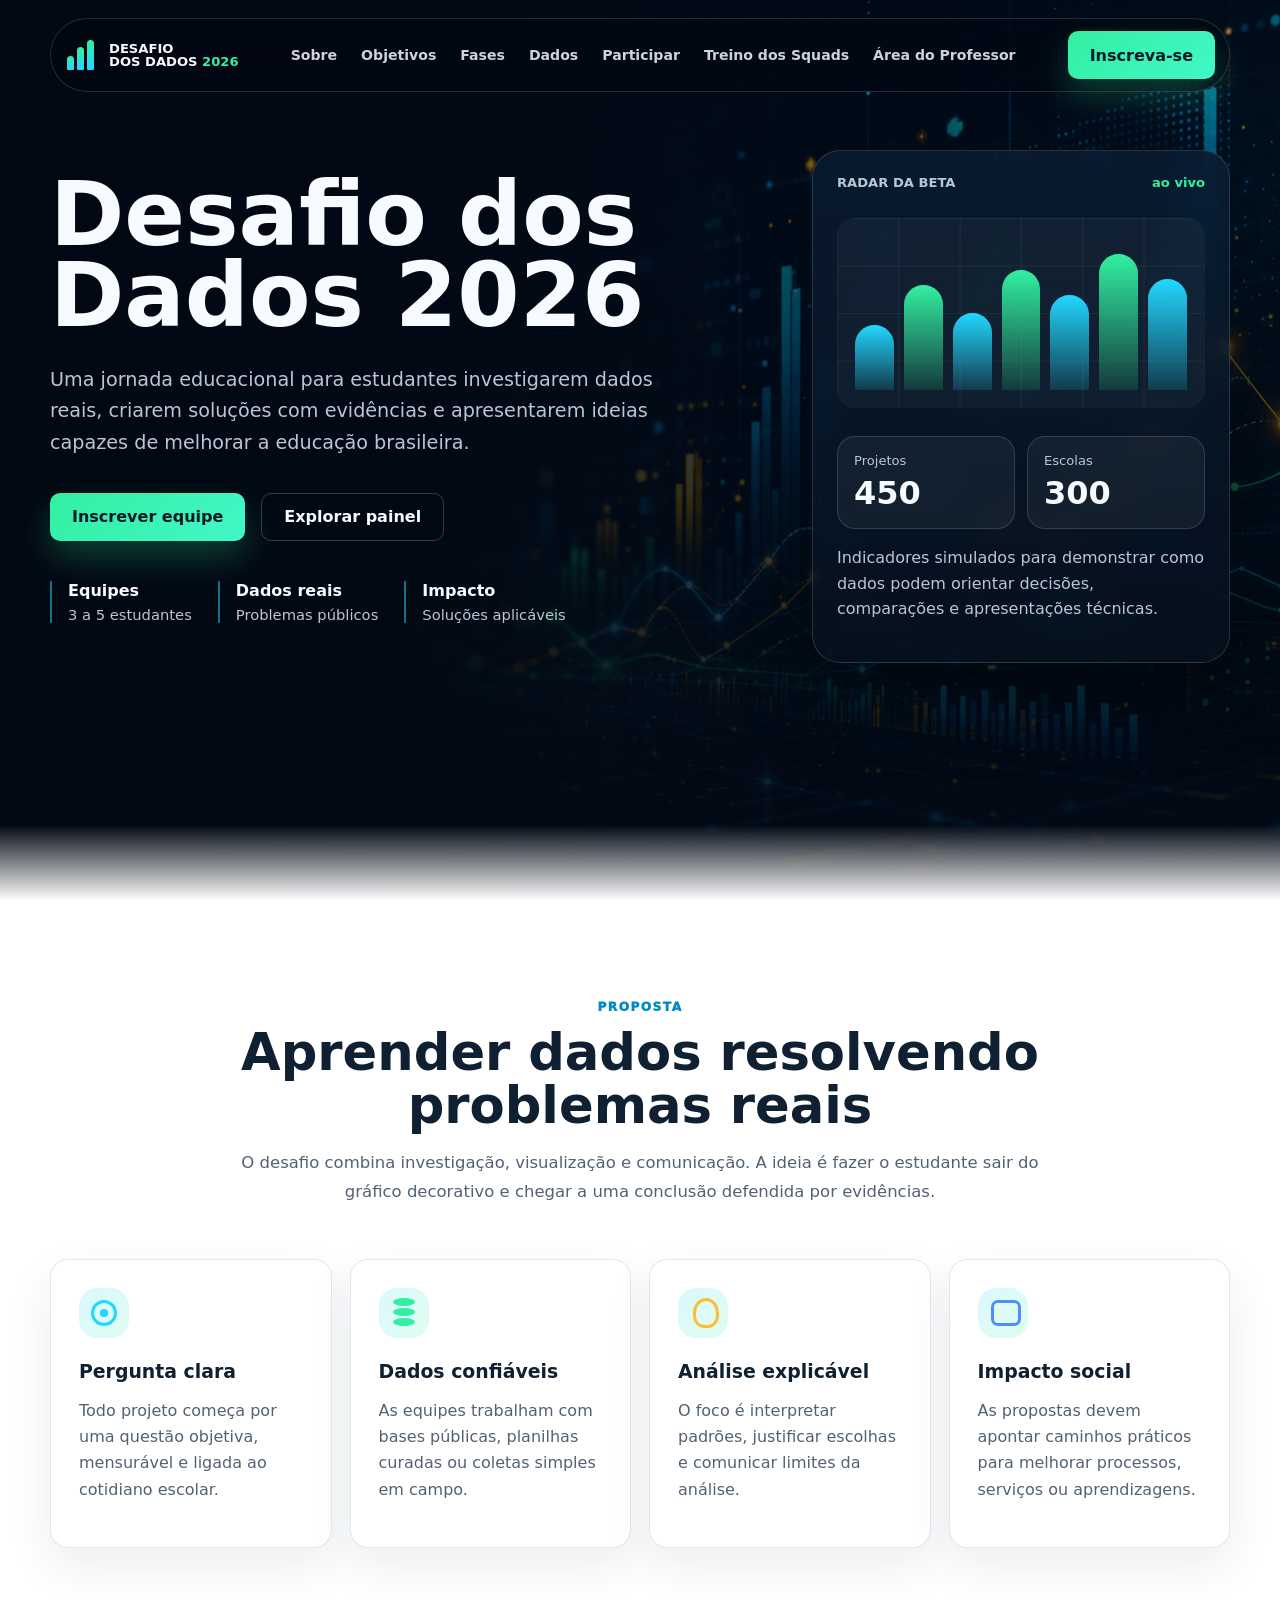
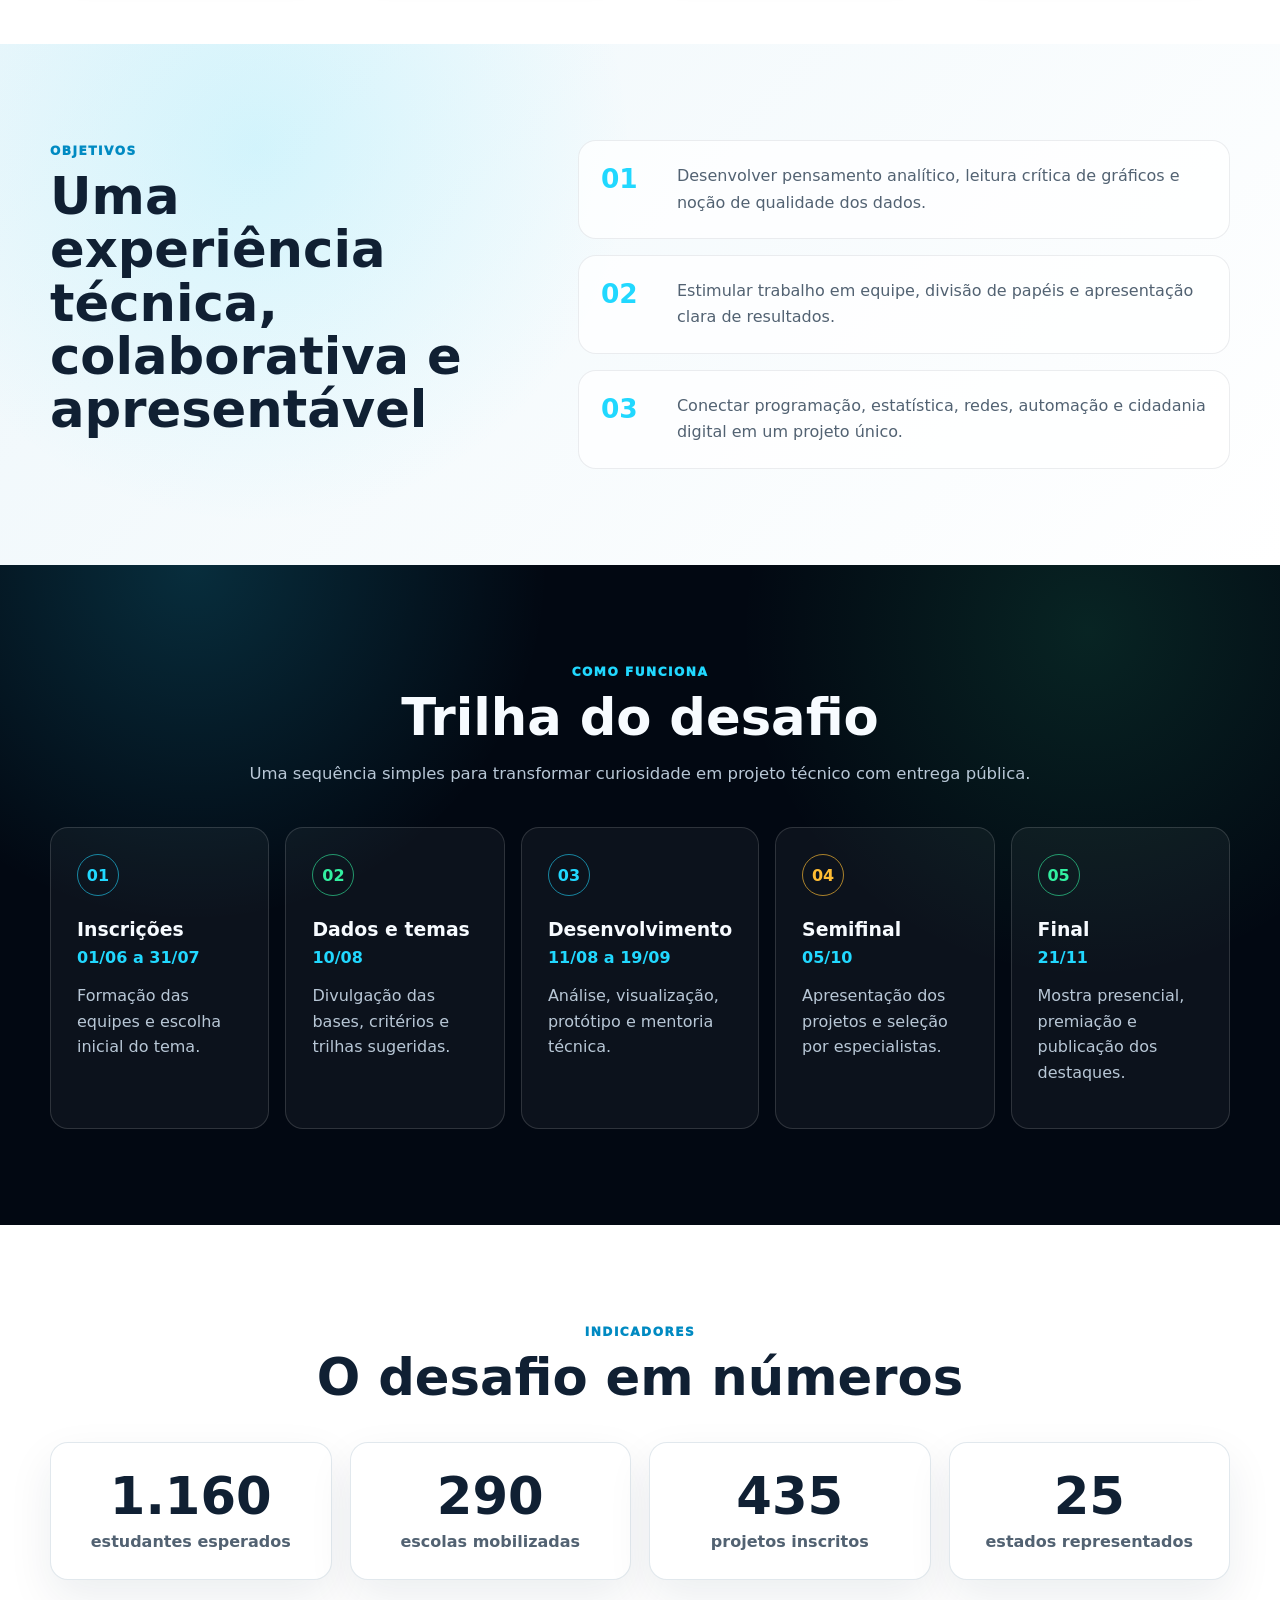
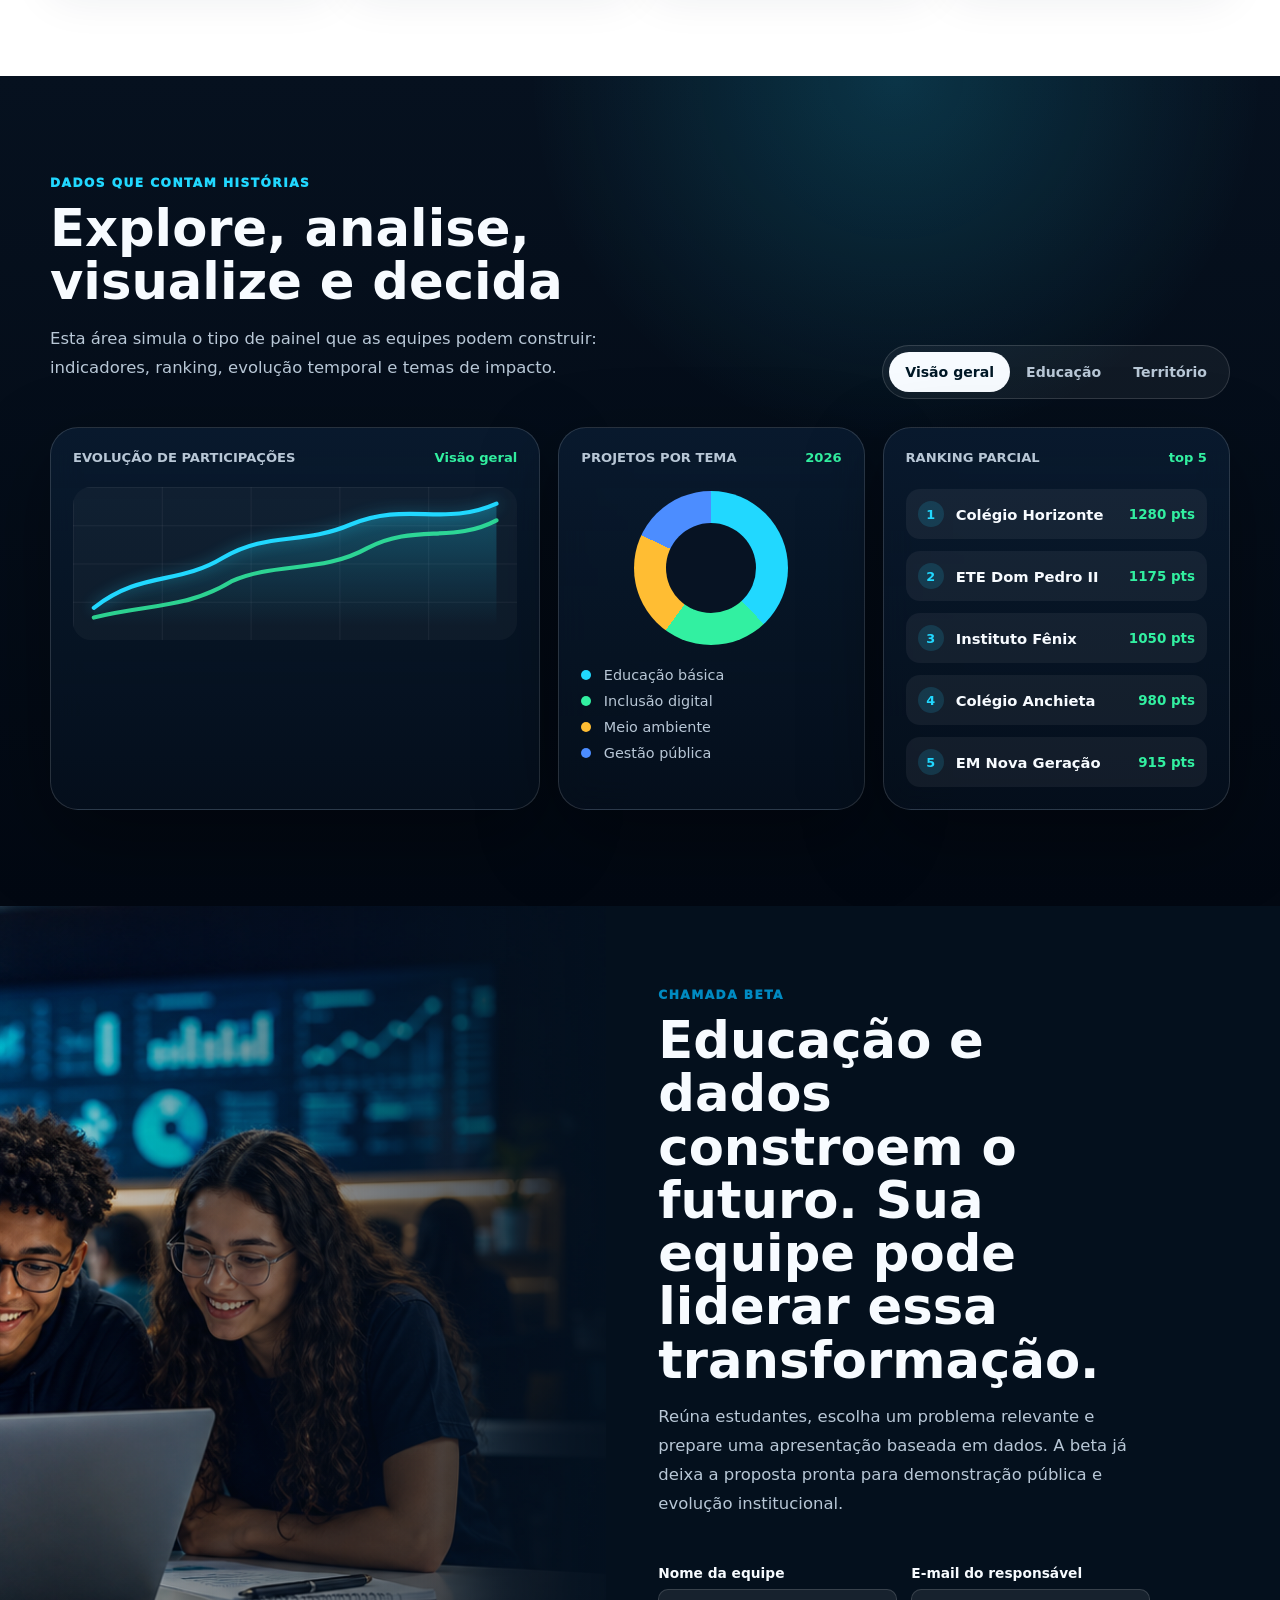
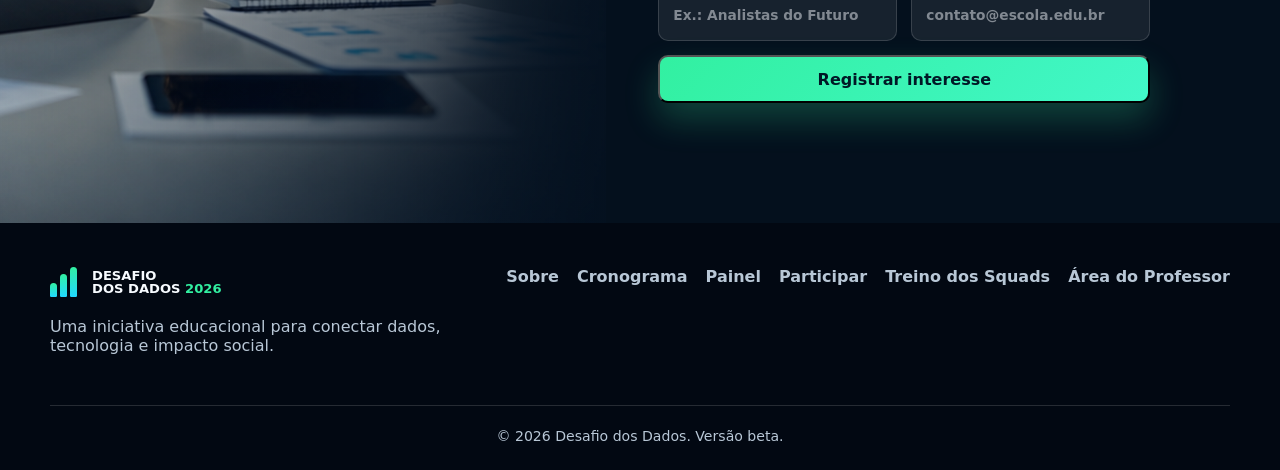
==== index.html @ e5212050 "feat: implementa simulador interativo de treino para os squads" ====
<!DOCTYPE html>
<html lang="pt-BR">
  <head>
    <meta charset="UTF-8" />
    <meta name="viewport" content="width=device-width, initial-scale=1.0" />
    <meta
      name="description"
      content="Beta premium do Desafio dos Dados 2026, uma experiência educacional para estudantes aprenderem ciência de dados com problemas reais."
    />
    <title>Desafio dos Dados 2026</title>
    <link rel="preload" href="assets/hero-data-analytics.png" as="image" />
    <link rel="stylesheet" href="css/style.css" />
  </head>
  <body>
    <header class="site-header" data-header>
      <a class="brand" href="#inicio" aria-label="Ir para o início">
        <span class="brand-mark" aria-hidden="true">
          <span></span>
          <span></span>
          <span></span>
        </span>
        <span>
          <strong>Desafio</strong>
          <strong>dos Dados <em>2026</em></strong>
        </span>
      </a>

      <button class="nav-toggle" type="button" aria-label="Abrir menu" aria-expanded="false" data-nav-toggle>
        <span></span>
        <span></span>
        <span></span>
      </button>

      <nav class="main-nav" aria-label="Navegação principal" data-nav>
        <a href="#sobre">Sobre</a>
        <a href="#objetivos">Objetivos</a>
        <a href="#fases">Fases</a>
        <a href="#dados">Dados</a>
        <a href="#participar">Participar</a>
        <a href="simulado.html">Treino dos Squads</a>
        <a href="orientacao.html">Área do Professor</a>
      </nav>

      <a class="header-action" href="#participar">Inscreva-se</a>
    </header>

    <main id="inicio">
      <section class="hero section-dark" aria-labelledby="hero-title">
        <div class="hero-bg" aria-hidden="true"></div>
        <div class="hero-content">
          <div class="hero-copy">
            <h1 id="hero-title">Desafio dos Dados 2026</h1>
            <p>
              Uma jornada educacional para estudantes investigarem dados reais,
              criarem soluções com evidências e apresentarem ideias capazes de
              melhorar a educação brasileira.
            </p>

            <div class="hero-actions">
              <a class="btn btn-primary" href="#participar">Inscrever equipe</a>
              <a class="btn btn-secondary" href="#dados">Explorar painel</a>
            </div>

            <dl class="hero-proof" aria-label="Diferenciais do desafio">
              <div>
                <dt>Equipes</dt>
                <dd>3 a 5 estudantes</dd>
              </div>
              <div>
                <dt>Dados reais</dt>
                <dd>Problemas públicos</dd>
              </div>
              <div>
                <dt>Impacto</dt>
                <dd>Soluções aplicáveis</dd>
              </div>
            </dl>
          </div>

          <aside class="hero-panel" aria-label="Resumo de indicadores">
            <div class="panel-header">
              <span>Radar da beta</span>
              <strong>ao vivo</strong>
            </div>
            <div class="signal-chart" aria-hidden="true">
              <span style="height: 42%"></span>
              <span style="height: 68%"></span>
              <span style="height: 50%"></span>
              <span style="height: 78%"></span>
              <span style="height: 62%"></span>
              <span style="height: 88%"></span>
              <span style="height: 72%"></span>
            </div>
            <div class="panel-grid">
              <div>
                <span>Projetos</span>
                <strong data-counter="450">0</strong>
              </div>
              <div>
                <span>Escolas</span>
                <strong data-counter="300">0</strong>
              </div>
            </div>
            <p>
              Indicadores simulados para demonstrar como dados podem orientar
              decisões, comparações e apresentações técnicas.
            </p>
          </aside>
        </div>
      </section>

      <section class="section section-light" id="sobre" aria-labelledby="sobre-title">
        <div class="section-heading">
          <span class="section-label">Proposta</span>
          <h2 id="sobre-title">Aprender dados resolvendo problemas reais</h2>
          <p>
            O desafio combina investigação, visualização e comunicação. A ideia
            é fazer o estudante sair do gráfico decorativo e chegar a uma
            conclusão defendida por evidências.
          </p>
        </div>

        <div class="value-grid">
          <article class="value-card">
            <span class="icon target-icon" aria-hidden="true"></span>
            <h3>Pergunta clara</h3>
            <p>Todo projeto começa por uma questão objetiva, mensurável e ligada ao cotidiano escolar.</p>
          </article>
          <article class="value-card">
            <span class="icon data-icon" aria-hidden="true"></span>
            <h3>Dados confiáveis</h3>
            <p>As equipes trabalham com bases públicas, planilhas curadas ou coletas simples em campo.</p>
          </article>
          <article class="value-card">
            <span class="icon insight-icon" aria-hidden="true"></span>
            <h3>Análise explicável</h3>
            <p>O foco é interpretar padrões, justificar escolhas e comunicar limites da análise.</p>
          </article>
          <article class="value-card">
            <span class="icon impact-icon" aria-hidden="true"></span>
            <h3>Impacto social</h3>
            <p>As propostas devem apontar caminhos práticos para melhorar processos, serviços ou aprendizagens.</p>
          </article>
        </div>
      </section>

      <section class="section objective-band" id="objetivos" aria-labelledby="objetivos-title">
        <div class="split-layout">
          <div>
            <span class="section-label">Objetivos</span>
            <h2 id="objetivos-title">Uma experiência técnica, colaborativa e apresentável</h2>
          </div>
          <div class="objective-list">
            <article>
              <strong>01</strong>
              <p>Desenvolver pensamento analítico, leitura crítica de gráficos e noção de qualidade dos dados.</p>
            </article>
            <article>
              <strong>02</strong>
              <p>Estimular trabalho em equipe, divisão de papéis e apresentação clara de resultados.</p>
            </article>
            <article>
              <strong>03</strong>
              <p>Conectar programação, estatística, redes, automação e cidadania digital em um projeto único.</p>
            </article>
          </div>
        </div>
      </section>

      <section class="section section-dark timeline-section" id="fases" aria-labelledby="fases-title">
        <div class="section-heading compact">
          <span class="section-label">Como funciona</span>
          <h2 id="fases-title">Trilha do desafio</h2>
          <p>Uma sequência simples para transformar curiosidade em projeto técnico com entrega pública.</p>
        </div>

        <div class="timeline" aria-label="Fases do desafio">
          <article class="timeline-item">
            <span>01</span>
            <h3>Inscrições</h3>
            <time datetime="2026-06-01">01/06 a 31/07</time>
            <p>Formação das equipes e escolha inicial do tema.</p>
          </article>
          <article class="timeline-item">
            <span>02</span>
            <h3>Dados e temas</h3>
            <time datetime="2026-08-10">10/08</time>
            <p>Divulgação das bases, critérios e trilhas sugeridas.</p>
          </article>
          <article class="timeline-item">
            <span>03</span>
            <h3>Desenvolvimento</h3>
            <time datetime="2026-09-11">11/08 a 19/09</time>
            <p>Análise, visualização, protótipo e mentoria técnica.</p>
          </article>
          <article class="timeline-item">
            <span>04</span>
            <h3>Semifinal</h3>
            <time datetime="2026-10-05">05/10</time>
            <p>Apresentação dos projetos e seleção por especialistas.</p>
          </article>
          <article class="timeline-item">
            <span>05</span>
            <h3>Final</h3>
            <time datetime="2026-11-21">21/11</time>
            <p>Mostra presencial, premiação e publicação dos destaques.</p>
          </article>
        </div>
      </section>

      <section class="section numbers-section" aria-labelledby="numeros-title">
        <div class="section-heading compact">
          <span class="section-label">Indicadores</span>
          <h2 id="numeros-title">O desafio em números</h2>
        </div>

        <div class="number-grid">
          <article>
            <strong data-counter="1200">0</strong>
            <span>estudantes esperados</span>
          </article>
          <article>
            <strong data-counter="300">0</strong>
            <span>escolas mobilizadas</span>
          </article>
          <article>
            <strong data-counter="450">0</strong>
            <span>projetos inscritos</span>
          </article>
          <article>
            <strong data-counter="26">0</strong>
            <span>estados representados</span>
          </article>
        </div>
      </section>

      <section class="section dashboard-section section-dark" id="dados" aria-labelledby="dados-title">
        <div class="dashboard-intro">
          <div>
            <span class="section-label">Dados que contam histórias</span>
            <h2 id="dados-title">Explore, analise, visualize e decida</h2>
            <p>
              Esta área simula o tipo de painel que as equipes podem construir:
              indicadores, ranking, evolução temporal e temas de impacto.
            </p>
          </div>
          <div class="dashboard-tabs" role="tablist" aria-label="Filtros do painel">
            <button class="active" type="button" data-filter="geral">Visão geral</button>
            <button type="button" data-filter="educacao">Educação</button>
            <button type="button" data-filter="territorio">Território</button>
          </div>
        </div>

        <div class="dashboard-grid">
          <article class="analytics-card span-2">
            <div class="card-top">
              <span>Evolução de participações</span>
              <strong data-dashboard-title>Visão geral</strong>
            </div>
            <div class="line-chart" aria-label="Gráfico simulado de evolução">
              <svg viewBox="0 0 640 220" role="img" aria-labelledby="chart-title">
                <title id="chart-title">Evolução simulada de estudantes e escolas</title>
                <defs>
                  <linearGradient id="lineFill" x1="0" x2="0" y1="0" y2="1">
                    <stop offset="0%" stop-color="#23d9ff" stop-opacity="0.28" />
                    <stop offset="100%" stop-color="#23d9ff" stop-opacity="0" />
                  </linearGradient>
                </defs>
                <path class="area" d="M30 174 C100 120 150 142 216 102 C280 64 330 84 400 54 C482 20 534 58 610 24 L610 200 L30 200 Z" />
                <path class="line line-primary" d="M30 174 C100 120 150 142 216 102 C280 64 330 84 400 54 C482 20 534 58 610 24" />
                <path class="line line-secondary" d="M30 188 C110 168 162 176 228 136 C290 108 360 124 424 88 C492 52 546 82 610 48" />
              </svg>
            </div>
          </article>

          <article class="analytics-card">
            <div class="card-top">
              <span>Projetos por tema</span>
              <strong>2026</strong>
            </div>
            <div class="donut-wrap">
              <div class="donut" aria-hidden="true"></div>
              <ul class="legend-list">
                <li><span class="cyan"></span> Educação básica</li>
                <li><span class="green"></span> Inclusão digital</li>
                <li><span class="amber"></span> Meio ambiente</li>
                <li><span class="blue"></span> Gestão pública</li>
              </ul>
            </div>
          </article>

          <article class="analytics-card ranking-card">
            <div class="card-top">
              <span>Ranking parcial</span>
              <strong>top 5</strong>
            </div>
            <ol class="ranking-list">
              <li><strong>Colégio Horizonte</strong><span>1280 pts</span></li>
              <li><strong>ETE Dom Pedro II</strong><span>1175 pts</span></li>
              <li><strong>Instituto Fênix</strong><span>1050 pts</span></li>
              <li><strong>Colégio Anchieta</strong><span>980 pts</span></li>
              <li><strong>EM Nova Geração</strong><span>915 pts</span></li>
            </ol>
          </article>
        </div>
      </section>

      <section class="section cta-section" id="participar" aria-labelledby="participar-title">
        <div class="cta-image" aria-hidden="true"></div>
        <div class="cta-content">
          <span class="section-label">Chamada beta</span>
          <h2 id="participar-title">Educação e dados constroem o futuro. Sua equipe pode liderar essa transformação.</h2>
          <p>
            Reúna estudantes, escolha um problema relevante e prepare uma
            apresentação baseada em dados. A beta já deixa a proposta pronta
            para demonstração pública e evolução institucional.
          </p>

          <form class="interest-form" aria-label="Formulário de interesse" data-interest-form>
            <label>
              Nome da equipe
              <input type="text" name="equipe" placeholder="Ex.: Analistas do Futuro" required />
            </label>
            <label>
              E-mail do responsável
              <input type="email" name="email" placeholder="contato@escola.edu.br" required />
            </label>
            <button class="btn btn-primary" type="submit">Registrar interesse</button>
            <p class="form-feedback" data-form-feedback role="status"></p>
          </form>
        </div>
      </section>
    </main>

    <footer class="site-footer">
      <div class="footer-brand">
        <a class="brand" href="#inicio">
          <span class="brand-mark" aria-hidden="true">
            <span></span>
            <span></span>
            <span></span>
          </span>
          <span>
            <strong>Desafio</strong>
            <strong>dos Dados <em>2026</em></strong>
          </span>
        </a>
        <p>Uma iniciativa educacional para conectar dados, tecnologia e impacto social.</p>
      </div>
      <div class="footer-links">
        <a href="#sobre">Sobre</a>
        <a href="#fases">Cronograma</a>
        <a href="#dados">Painel</a>
        <a href="#participar">Participar</a>
        <a href="simulado.html">Treino dos Squads</a>
        <a href="orientacao.html">Área do Professor</a>
      </div>
      <p class="copyright">© 2026 Desafio dos Dados. Versão beta.</p>
    </footer>

    <script src="js/script.js"></script>
  </body>
</html>
---- css/style.css ----
:root {
  --bg: #06111f;
  --bg-strong: #020812;
  --surface: #ffffff;
  --surface-soft: #f4f8fb;
  --surface-dark: rgba(7, 19, 35, 0.78);
  --line: rgba(121, 150, 172, 0.22);
  --line-dark: rgba(255, 255, 255, 0.14);
  --text: #102033;
  --text-soft: #526272;
  --text-inverse: #f7fbff;
  --muted-inverse: #b8c7d6;
  --cyan: #21d8ff;
  --green: #32f0a1;
  --amber: #ffbd33;
  --blue: #4c8dff;
  --shadow: 0 24px 70px rgba(3, 18, 35, 0.18);
  --radius-sm: 10px;
  --radius-md: 18px;
  --radius-lg: 28px;
  --container: min(1180px, calc(100% - 40px));
  font-family: Inter, ui-sans-serif, system-ui, -apple-system, BlinkMacSystemFont, "Segoe UI", sans-serif;
}

* {
  box-sizing: border-box;
}

html {
  scroll-behavior: smooth;
}

body {
  margin: 0;
  background: var(--surface-soft);
  color: var(--text);
  letter-spacing: 0;
}

body.nav-open {
  overflow: hidden;
}

a {
  color: inherit;
  text-decoration: none;
}

button,
input {
  font: inherit;
}

.site-header {
  position: fixed;
  inset: 0 0 auto;
  z-index: 20;
  display: flex;
  align-items: center;
  justify-content: space-between;
  gap: 24px;
  width: var(--container);
  margin: 18px auto 0;
  padding: 12px 14px 12px 16px;
  border: 1px solid rgba(255, 255, 255, 0.14);
  border-radius: 999px;
  background: rgba(2, 8, 18, 0.62);
  color: var(--text-inverse);
  backdrop-filter: blur(22px);
  transition: background 180ms ease, border-color 180ms ease, box-shadow 180ms ease;
}

.site-header.is-scrolled {
  background: rgba(2, 8, 18, 0.9);
  border-color: rgba(255, 255, 255, 0.2);
  box-shadow: 0 18px 50px rgba(0, 0, 0, 0.25);
}

.brand {
  display: inline-flex;
  align-items: center;
  gap: 12px;
  min-width: max-content;
  font-size: 0.82rem;
  line-height: 1;
  text-transform: uppercase;
}

.brand strong {
  display: block;
  font-weight: 900;
}

.brand em {
  color: var(--green);
  font-style: normal;
}

.brand-mark {
  display: inline-grid;
  grid-template-columns: repeat(3, 7px);
  align-items: end;
  gap: 3px;
  width: 30px;
  height: 30px;
}

.brand-mark span {
  display: block;
  border-radius: 6px 6px 2px 2px;
  background: linear-gradient(180deg, var(--green), var(--cyan));
}

.brand-mark span:nth-child(1) {
  height: 14px;
}

.brand-mark span:nth-child(2) {
  height: 23px;
}

.brand-mark span:nth-child(3) {
  height: 30px;
}

.main-nav {
  display: flex;
  align-items: center;
  gap: 24px;
  color: rgba(247, 251, 255, 0.84);
  font-size: 0.88rem;
  font-weight: 700;
}

.main-nav a {
  transition: color 180ms ease;
}

.main-nav a:hover {
  color: var(--green);
}

.header-action,
.btn {
  display: inline-flex;
  align-items: center;
  justify-content: center;
  min-height: 48px;
  padding: 0 22px;
  border-radius: var(--radius-sm);
  font-weight: 850;
}

.header-action,
.btn-primary {
  background: linear-gradient(135deg, var(--green), #42f7c8);
  color: #001826;
  box-shadow: 0 16px 34px rgba(50, 240, 161, 0.23);
}

.btn-secondary {
  border: 1px solid rgba(255, 255, 255, 0.2);
  color: var(--text-inverse);
}

.nav-toggle {
  display: none;
  width: 44px;
  height: 44px;
  border: 0;
  border-radius: 50%;
  background: rgba(255, 255, 255, 0.1);
  color: var(--text-inverse);
}

.nav-toggle span {
  display: block;
  width: 18px;
  height: 2px;
  margin: 4px auto;
  border-radius: 999px;
  background: currentColor;
}

.section {
  padding: 96px 0;
}

.section-dark {
  background: var(--bg);
  color: var(--text-inverse);
}

.section-light {
  background: var(--surface);
}

.hero {
  position: relative;
  min-height: 100vh;
  overflow: hidden;
  padding: 150px 0 76px;
}

.hero::after {
  position: absolute;
  inset: auto 0 -1px;
  height: 76px;
  background: linear-gradient(180deg, rgba(6, 17, 31, 0), var(--surface));
  content: "";
}

.hero-bg {
  position: absolute;
  inset: 0;
  background:
    linear-gradient(90deg, rgba(2, 8, 18, 0.96) 0%, rgba(2, 8, 18, 0.84) 34%, rgba(2, 8, 18, 0.3) 68%),
    linear-gradient(180deg, rgba(2, 8, 18, 0.15), rgba(2, 8, 18, 0.92)),
    url("../assets/hero-data-analytics.png") center / cover no-repeat;
  transform: scale(1.02);
}

.hero-content {
  position: relative;
  z-index: 2;
  display: grid;
  grid-template-columns: minmax(0, 1.05fr) minmax(320px, 0.62fr);
  align-items: center;
  gap: 54px;
  width: var(--container);
  margin: 0 auto;
}

.hero-copy h1 {
  max-width: 720px;
  margin: 0;
  font-size: clamp(3.3rem, 7vw, 7.4rem);
  line-height: 0.9;
  letter-spacing: 0;
}

.hero-copy h1::first-line {
  color: var(--text-inverse);
}

.hero-copy p {
  max-width: 610px;
  margin: 28px 0 0;
  color: var(--muted-inverse);
  font-size: clamp(1.05rem, 1.5vw, 1.28rem);
  line-height: 1.65;
}

.hero-actions,
.hero-proof {
  display: flex;
  flex-wrap: wrap;
  gap: 16px;
  margin-top: 34px;
}

.hero-proof {
  gap: 26px;
  margin-top: 40px;
}

.hero-proof div {
  padding-left: 16px;
  border-left: 2px solid rgba(33, 216, 255, 0.5);
}

.hero-proof dt {
  margin-bottom: 6px;
  color: var(--text-inverse);
  font-weight: 850;
}

.hero-proof dd {
  margin: 0;
  color: var(--muted-inverse);
  font-size: 0.92rem;
}

.hero-panel,
.analytics-card {
  border: 1px solid var(--line-dark);
  border-radius: var(--radius-lg);
  background: linear-gradient(180deg, rgba(10, 28, 49, 0.86), rgba(6, 17, 31, 0.72));
  box-shadow: 0 28px 80px rgba(0, 0, 0, 0.35);
  backdrop-filter: blur(16px);
}

.hero-panel {
  padding: 24px;
}

.panel-header,
.card-top {
  display: flex;
  align-items: center;
  justify-content: space-between;
  gap: 16px;
  color: var(--muted-inverse);
  font-size: 0.82rem;
  font-weight: 800;
  text-transform: uppercase;
}

.panel-header strong,
.card-top strong {
  color: var(--green);
  text-transform: none;
}

.signal-chart {
  display: grid;
  grid-template-columns: repeat(7, 1fr);
  align-items: end;
  gap: 10px;
  height: 190px;
  margin: 28px 0;
  padding: 18px;
  border-radius: var(--radius-md);
  background:
    linear-gradient(rgba(255, 255, 255, 0.05) 1px, transparent 1px),
    linear-gradient(90deg, rgba(255, 255, 255, 0.05) 1px, transparent 1px),
    rgba(255, 255, 255, 0.04);
  background-size: 100% 25%, 16.66% 100%, auto;
}

.signal-chart span {
  min-height: 22px;
  border-radius: 999px 999px 5px 5px;
  background: linear-gradient(180deg, var(--cyan), rgba(33, 216, 255, 0.15));
}

.signal-chart span:nth-child(even) {
  background: linear-gradient(180deg, var(--green), rgba(50, 240, 161, 0.13));
}

.panel-grid {
  display: grid;
  grid-template-columns: repeat(2, 1fr);
  gap: 12px;
}

.panel-grid div {
  padding: 16px;
  border: 1px solid var(--line-dark);
  border-radius: var(--radius-md);
  background: rgba(255, 255, 255, 0.05);
}

.panel-grid span {
  display: block;
  color: var(--muted-inverse);
  font-size: 0.82rem;
}

.panel-grid strong {
  display: block;
  margin-top: 6px;
  color: var(--text-inverse);
  font-size: 2rem;
}

.hero-panel p {
  color: var(--muted-inverse);
  line-height: 1.6;
}

.section-heading {
  width: var(--container);
  max-width: 850px;
  margin: 0 auto 52px;
  text-align: center;
}

.section-heading.compact {
  margin-bottom: 38px;
}

.section-label {
  display: inline-block;
  margin-bottom: 12px;
  color: #008ac2;
  font-size: 0.76rem;
  font-weight: 950;
  letter-spacing: 0.12em;
  text-transform: uppercase;
}

.section-dark .section-label,
.dashboard-section .section-label {
  color: var(--cyan);
}

h2 {
  margin: 0;
  font-size: clamp(2.2rem, 4vw, 4.1rem);
  line-height: 1.04;
  letter-spacing: 0;
}

h3 {
  margin: 0;
  font-size: 1.18rem;
}

.section-heading p,
.dashboard-intro p,
.cta-content p {
  color: var(--text-soft);
  font-size: 1.03rem;
  line-height: 1.75;
}

.section-dark .section-heading p,
.dashboard-intro p,
.cta-content p {
  color: var(--muted-inverse);
}

.value-grid,
.number-grid {
  display: grid;
  grid-template-columns: repeat(4, 1fr);
  gap: 18px;
  width: var(--container);
  margin: 0 auto;
}

.value-card,
.number-grid article {
  padding: 28px;
  border: 1px solid var(--line);
  border-radius: var(--radius-md);
  background: var(--surface);
  box-shadow: 0 18px 45px rgba(14, 39, 64, 0.08);
}

.value-card p {
  color: var(--text-soft);
  line-height: 1.65;
}

.icon {
  display: block;
  width: 50px;
  height: 50px;
  margin-bottom: 22px;
  border-radius: 18px;
  background: linear-gradient(135deg, rgba(33, 216, 255, 0.16), rgba(50, 240, 161, 0.16));
  position: relative;
}

.icon::before,
.icon::after {
  position: absolute;
  content: "";
}

.target-icon::before {
  inset: 12px;
  border: 3px solid var(--cyan);
  border-radius: 50%;
}

.target-icon::after {
  inset: 21px;
  border-radius: 50%;
  background: var(--cyan);
}

.data-icon::before {
  left: 14px;
  right: 14px;
  bottom: 12px;
  height: 8px;
  border-radius: 50%;
  background: var(--green);
  box-shadow: 0 -10px 0 var(--green), 0 -20px 0 var(--green);
}

.insight-icon::before {
  left: 15px;
  top: 10px;
  width: 20px;
  height: 24px;
  border: 3px solid var(--amber);
  border-radius: 50% 50% 42% 42%;
}

.impact-icon::before {
  left: 13px;
  top: 12px;
  width: 24px;
  height: 20px;
  border: 3px solid var(--blue);
  border-radius: 7px;
}

.objective-band {
  background:
    radial-gradient(circle at 20% 20%, rgba(33, 216, 255, 0.15), transparent 34%),
    linear-gradient(135deg, #eef7fb, #ffffff);
}

.split-layout {
  display: grid;
  grid-template-columns: 0.85fr 1.15fr;
  gap: 46px;
  width: var(--container);
  margin: 0 auto;
}

.objective-list {
  display: grid;
  gap: 16px;
}

.objective-list article {
  display: grid;
  grid-template-columns: 58px 1fr;
  gap: 18px;
  align-items: start;
  padding: 22px;
  border: 1px solid rgba(16, 32, 51, 0.08);
  border-radius: var(--radius-md);
  background: rgba(255, 255, 255, 0.72);
}

.objective-list strong {
  color: var(--cyan);
  font-size: 1.65rem;
}

.objective-list p {
  margin: 0;
  color: var(--text-soft);
  line-height: 1.65;
}

.timeline-section {
  background:
    radial-gradient(circle at 15% 0%, rgba(33, 216, 255, 0.18), transparent 28%),
    radial-gradient(circle at 85% 10%, rgba(50, 240, 161, 0.12), transparent 28%),
    var(--bg-strong);
}

.timeline {
  display: grid;
  grid-template-columns: repeat(5, 1fr);
  gap: 16px;
  width: var(--container);
  margin: 0 auto;
}

.timeline-item {
  position: relative;
  padding: 26px;
  border: 1px solid var(--line-dark);
  border-radius: var(--radius-md);
  background: rgba(255, 255, 255, 0.045);
}

.timeline-item span {
  display: inline-flex;
  width: 42px;
  height: 42px;
  align-items: center;
  justify-content: center;
  margin-bottom: 22px;
  border: 1px solid rgba(33, 216, 255, 0.58);
  border-radius: 50%;
  color: var(--cyan);
  font-weight: 900;
}

.timeline-item:nth-child(2) span,
.timeline-item:nth-child(5) span {
  border-color: rgba(50, 240, 161, 0.6);
  color: var(--green);
}

.timeline-item:nth-child(4) span {
  border-color: rgba(255, 189, 51, 0.65);
  color: var(--amber);
}

.timeline-item time {
  display: block;
  margin: 8px 0 12px;
  color: var(--cyan);
  font-weight: 800;
}

.timeline-item p {
  color: var(--muted-inverse);
  line-height: 1.6;
}

.numbers-section {
  background: var(--surface);
}

.number-grid article {
  text-align: center;
}

.number-grid strong {
  display: block;
  color: var(--text);
  font-size: clamp(2.4rem, 4vw, 4rem);
  line-height: 1;
}

.number-grid span {
  display: block;
  margin-top: 10px;
  color: var(--text-soft);
  font-weight: 750;
}

.dashboard-section {
  background:
    radial-gradient(circle at 70% 0%, rgba(33, 216, 255, 0.18), transparent 30%),
    linear-gradient(180deg, #06111f, #020812);
}

.dashboard-intro,
.dashboard-grid {
  width: var(--container);
  margin: 0 auto;
}

.dashboard-intro {
  display: flex;
  align-items: end;
  justify-content: space-between;
  gap: 28px;
  margin-bottom: 28px;
}

.dashboard-intro h2 {
  max-width: 620px;
}

.dashboard-intro p {
  max-width: 620px;
}

.dashboard-tabs {
  display: inline-flex;
  padding: 6px;
  border: 1px solid var(--line-dark);
  border-radius: 999px;
  background: rgba(255, 255, 255, 0.05);
}

.dashboard-tabs button {
  min-height: 40px;
  padding: 0 16px;
  border: 0;
  border-radius: 999px;
  background: transparent;
  color: var(--muted-inverse);
  cursor: pointer;
  font-size: 0.88rem;
  font-weight: 800;
}

.dashboard-tabs button.active {
  background: var(--text-inverse);
  color: #001826;
}

.dashboard-grid {
  display: grid;
  grid-template-columns: 1.2fr 0.75fr 0.85fr;
  gap: 18px;
}

.analytics-card {
  min-height: 320px;
  padding: 22px;
}

.span-2 {
  grid-column: span 1;
}

.line-chart {
  margin-top: 22px;
  overflow: hidden;
  border-radius: var(--radius-md);
  background:
    linear-gradient(rgba(255, 255, 255, 0.055) 1px, transparent 1px),
    linear-gradient(90deg, rgba(255, 255, 255, 0.055) 1px, transparent 1px),
    rgba(255, 255, 255, 0.035);
  background-size: 100% 25%, 20% 100%, auto;
}

.line-chart svg {
  display: block;
  width: 100%;
  height: auto;
}

.area {
  fill: url("#lineFill");
}

.line {
  fill: none;
  stroke-linecap: round;
  stroke-width: 6;
}

.line-primary {
  stroke: var(--cyan);
  filter: drop-shadow(0 0 10px rgba(33, 216, 255, 0.42));
}

.line-secondary {
  stroke: var(--green);
  opacity: 0.85;
}

.donut-wrap {
  display: grid;
  place-items: center;
  gap: 22px;
  margin-top: 26px;
}

.donut {
  width: 154px;
  height: 154px;
  border-radius: 50%;
  background: conic-gradient(var(--cyan) 0 38%, var(--green) 38% 60%, var(--amber) 60% 82%, var(--blue) 82% 100%);
  position: relative;
}

.donut::after {
  position: absolute;
  inset: 32px;
  border-radius: 50%;
  background: #071323;
  content: "";
}

.legend-list {
  display: grid;
  gap: 10px;
  width: 100%;
  margin: 0;
  padding: 0;
  color: var(--muted-inverse);
  font-size: 0.9rem;
  list-style: none;
}

.legend-list span {
  display: inline-block;
  width: 10px;
  height: 10px;
  margin-right: 8px;
  border-radius: 50%;
}

.cyan {
  background: var(--cyan);
}

.green {
  background: var(--green);
}

.amber {
  background: var(--amber);
}

.blue {
  background: var(--blue);
}

.ranking-list {
  display: grid;
  gap: 12px;
  margin: 24px 0 0;
  padding: 0;
  list-style: none;
  counter-reset: rank;
}

.ranking-list li {
  display: flex;
  align-items: center;
  justify-content: space-between;
  gap: 12px;
  padding: 12px;
  border-radius: 14px;
  background: rgba(255, 255, 255, 0.055);
  color: var(--muted-inverse);
  counter-increment: rank;
}

.ranking-list li::before {
  display: inline-flex;
  width: 26px;
  height: 26px;
  align-items: center;
  justify-content: center;
  flex: 0 0 auto;
  border-radius: 50%;
  background: rgba(33, 216, 255, 0.15);
  color: var(--cyan);
  content: counter(rank);
  font-size: 0.8rem;
  font-weight: 900;
}

.ranking-list strong {
  flex: 1;
  color: var(--text-inverse);
  font-size: 0.92rem;
}

.ranking-list span {
  color: var(--green);
  font-size: 0.84rem;
  font-weight: 800;
}

.cta-section {
  position: relative;
  display: grid;
  grid-template-columns: 0.9fr 1fr;
  min-height: 620px;
  padding: 0;
  overflow: hidden;
  background: #04101d;
  color: var(--text-inverse);
}

.cta-image {
  min-height: 620px;
  background:
    linear-gradient(90deg, rgba(4, 16, 29, 0.08), rgba(4, 16, 29, 0.8)),
    url("../assets/students-data-lab.png") center / cover no-repeat;
}

.cta-content {
  display: flex;
  flex-direction: column;
  justify-content: center;
  max-width: 640px;
  padding: 82px min(8vw, 96px) 82px 52px;
}

.interest-form {
  display: grid;
  grid-template-columns: repeat(2, minmax(0, 1fr));
  gap: 14px;
  margin-top: 30px;
}

.interest-form label {
  display: grid;
  gap: 8px;
  color: var(--text-inverse);
  font-size: 0.86rem;
  font-weight: 800;
}

.interest-form input {
  width: 100%;
  min-height: 52px;
  border: 1px solid var(--line-dark);
  border-radius: var(--radius-sm);
  background: rgba(255, 255, 255, 0.08);
  color: var(--text-inverse);
  outline: none;
  padding: 0 14px;
}

.interest-form input:focus {
  border-color: var(--cyan);
  box-shadow: 0 0 0 4px rgba(33, 216, 255, 0.12);
}

.interest-form input::placeholder {
  color: rgba(247, 251, 255, 0.48);
}

.interest-form button,
.form-feedback {
  grid-column: 1 / -1;
}

.form-feedback {
  min-height: 24px;
  margin: 0;
  color: var(--green);
  font-weight: 800;
}

.site-footer {
  display: grid;
  grid-template-columns: 1.3fr auto;
  gap: 34px;
  padding: 44px max(20px, calc((100vw - 1180px) / 2)) 26px;
  background: var(--bg-strong);
  color: var(--text-inverse);
}

.footer-brand p,
.copyright {
  color: var(--muted-inverse);
}

.footer-links {
  display: flex;
  flex-wrap: wrap;
  gap: 18px;
  color: var(--muted-inverse);
  font-weight: 750;
}

.copyright {
  grid-column: 1 / -1;
  margin: 0;
  padding-top: 22px;
  border-top: 1px solid var(--line-dark);
  font-size: 0.88rem;
  text-align: center;
}

@media (max-width: 1020px) {
  .header-action,
  .main-nav {
    display: none;
  }

  .nav-toggle {
    display: inline-block;
  }

  .main-nav {
    position: fixed;
    inset: 74px 20px auto;
    display: none;
    flex-direction: column;
    align-items: stretch;
    padding: 18px;
    border: 1px solid var(--line-dark);
    border-radius: var(--radius-md);
    background: rgba(2, 8, 18, 0.97);
  }

  body.nav-open .main-nav {
    display: flex;
  }

  .hero-content,
  .split-layout,
  .dashboard-intro,
  .cta-section {
    grid-template-columns: 1fr;
  }

  .hero-content {
    align-items: start;
  }

  .hero-panel {
    max-width: 520px;
  }

  .value-grid,
  .number-grid,
  .timeline,
  .dashboard-grid {
    grid-template-columns: repeat(2, 1fr);
  }

  .dashboard-intro {
    display: grid;
  }

  .cta-image {
    min-height: 360px;
  }

  .cta-content {
    max-width: none;
    padding: 56px 30px 72px;
  }
}

@media (max-width: 680px) {
  :root {
    --container: min(100% - 28px, 1180px);
  }

  .site-header {
    margin-top: 10px;
    border-radius: 22px;
  }

  .brand {
    font-size: 0.74rem;
  }

  .hero {
    min-height: auto;
    padding-top: 118px;
  }

  .hero-bg {
    background:
      linear-gradient(180deg, rgba(2, 8, 18, 0.92) 0%, rgba(2, 8, 18, 0.82) 54%, rgba(2, 8, 18, 0.98) 100%),
      url("../assets/hero-data-analytics.png") center / cover no-repeat;
  }

  .hero-actions,
  .btn,
  .dashboard-tabs,
  .interest-form {
    width: 100%;
  }

  .btn {
    min-height: 52px;
  }

  .hero-actions {
    display: grid;
  }

  .hero-proof {
    display: grid;
  }

  .section {
    padding: 68px 0;
  }

  .section-heading {
    text-align: left;
  }

  .value-grid,
  .number-grid,
  .timeline,
  .dashboard-grid,
  .interest-form,
  .site-footer {
    grid-template-columns: 1fr;
  }

  .dashboard-tabs {
    display: grid;
    border-radius: var(--radius-md);
  }

  .analytics-card {
    min-height: auto;
  }

  .cta-image {
    min-height: 300px;
  }

  .site-footer {
    padding-inline: 22px;
  }
}

/* ============================================================
   TEACHER PORTAL & RESTRICTED AREA
   ============================================================ */

.container-box {
  width: var(--container);
  margin: 0 auto;
}

/* Lockscreen */
.lockscreen-container {
  display: grid;
  place-items: center;
  width: var(--container);
  margin: 0 auto;
  padding: 40px 0;
}

.lockscreen-card {
  max-width: 550px;
  width: 100%;
  padding: 48px;
  border-radius: var(--radius-lg);
  text-align: center;
  background: rgba(10, 28, 49, 0.86);
  border: 1px solid var(--line-dark);
}

.lock-icon {
  font-size: 3.5rem;
  margin-bottom: 24px;
  filter: drop-shadow(0 0 15px rgba(33, 216, 255, 0.4));
}

.lockscreen-card h2 {
  font-size: 1.8rem;
  margin-bottom: 14px;
  color: var(--text-inverse);
}

.lockscreen-card p {
  color: var(--muted-inverse);
  font-size: 0.98rem;
  line-height: 1.6;
  margin-bottom: 28px;
}

.lock-input-group {
  display: flex;
  gap: 12px;
  justify-content: center;
  align-items: center;
}

.lock-input-group input {
  flex: 1;
  min-height: 48px;
  background: rgba(255, 255, 255, 0.08);
  border: 1px solid var(--line-dark);
  border-radius: var(--radius-sm);
  color: var(--text-inverse);
  padding: 0 16px;
  outline: none;
  font-size: 1rem;
  transition: border-color 180ms ease;
}

.lock-input-group input:focus {
  border-color: var(--cyan);
  box-shadow: 0 0 0 3px rgba(33, 216, 255, 0.2);
}

.lock-error-msg {
  color: #ff5e5e;
  font-weight: 800;
  font-size: 0.9rem;
  margin-top: 16px;
}

/* Ethics Box */
.ethics-section {
  background: var(--surface-soft);
  padding: 48px 0 24px;
}

.danger-outline-panel {
  border: 2px solid rgba(255, 94, 94, 0.3);
  border-radius: var(--radius-md);
  padding: 28px;
  background: rgba(255, 94, 94, 0.04);
}

.danger-title {
  color: #d93838;
  font-size: 1.4rem;
  margin-bottom: 12px;
  display: flex;
  align-items: center;
  gap: 10px;
}

.danger-outline-panel p {
  margin: 0 0 12px 0;
  font-size: 1rem;
  line-height: 1.6;
  color: var(--text);
}

.danger-outline-panel p strong {
  color: #d93838;
}

/* Gabarito Filter Bar & Search */
.gabarito-filter-bar {
  display: flex;
  justify-content: space-between;
  align-items: center;
  flex-wrap: wrap;
  gap: 18px;
  padding: 16px 24px;
  border-radius: var(--radius-md);
  background: rgba(255, 255, 255, 0.04);
  border: 1px solid var(--line-dark);
  margin-bottom: 32px;
}

.gabarito-tabs-filter {
  display: flex;
  gap: 8px;
}

.gabarito-tabs-filter button {
  min-height: 38px;
  padding: 0 16px;
  border: 0;
  border-radius: 999px;
  background: transparent;
  color: var(--muted-inverse);
  cursor: pointer;
  font-size: 0.88rem;
  font-weight: 800;
  transition: all 180ms ease;
}

.gabarito-tabs-filter button:hover {
  color: var(--text-inverse);
}

.gabarito-tabs-filter button.active {
  background: var(--cyan);
  color: #001826;
  box-shadow: 0 8px 20px rgba(33, 216, 255, 0.25);
}

.gabarito-search-box {
  display: flex;
  gap: 8px;
  flex: 1;
  max-width: 480px;
  width: 100%;
}

.gabarito-search-box input {
  flex: 1;
  min-height: 40px;
  background: rgba(255, 255, 255, 0.08);
  border: 1px solid var(--line-dark);
  border-radius: var(--radius-sm);
  color: var(--text-inverse);
  padding: 0 14px;
  outline: none;
  font-size: 0.92rem;
}

.gabarito-search-box input:focus {
  border-color: var(--cyan);
}

/* Gabarito Grid & Cards */
.gabarito-grid {
  display: grid;
  grid-template-columns: repeat(auto-fill, minmax(340px, 1fr));
  gap: 20px;
  margin-bottom: 40px;
}

.gabarito-card {
  padding: 24px;
  border: 1px solid var(--line-dark);
  border-radius: var(--radius-md);
  background: linear-gradient(180deg, rgba(10, 28, 49, 0.6), rgba(6, 17, 31, 0.45));
  display: flex;
  flex-direction: column;
}

.gabarito-card-header {
  display: flex;
  justify-content: space-between;
  align-items: center;
  margin-bottom: 14px;
}

.gabarito-code {
  font-size: 1.15rem;
  font-weight: 900;
  color: var(--cyan);
}

.gabarito-level-badge {
  font-size: 0.76rem;
  font-weight: 850;
  padding: 4px 10px;
  border-radius: 999px;
  text-transform: uppercase;
}

.gabarito-level-badge.level-facil {
  background: rgba(50, 240, 161, 0.16);
  color: var(--green);
}

.gabarito-level-badge.level-medio {
  background: rgba(255, 189, 51, 0.16);
  color: var(--amber);
}

.gabarito-level-badge.level-dificil {
  background: rgba(255, 94, 94, 0.16);
  color: #ff5e5e;
}

.gabarito-card h3 {
  font-size: 1.1rem;
  margin-bottom: 12px;
  color: var(--text-inverse);
  font-weight: 800;
}

.gabarito-meta {
  display: flex;
  flex-wrap: wrap;
  gap: 12px;
  margin-bottom: 16px;
  font-size: 0.88rem;
  color: var(--muted-inverse);
}

.answer-highlight {
  background: rgba(33, 216, 255, 0.2);
  color: var(--cyan);
  padding: 2px 6px;
  border-radius: 4px;
  font-weight: 900;
}

.gabarito-desc {
  font-size: 0.92rem;
  line-height: 1.55;
  color: var(--muted-inverse);
  margin: 0 0 14px 0;
  flex-grow: 1;
}

.gabarito-attention {
  font-size: 0.84rem;
  line-height: 1.45;
  padding: 10px 12px;
  border-radius: 6px;
  background: rgba(255, 189, 51, 0.08);
  border-left: 3px solid var(--amber);
  color: var(--muted-inverse);
}

/* Rubricas Layout */
.rubricas-layout {
  display: grid;
  grid-template-columns: 280px 1fr;
  gap: 28px;
  padding: 24px;
  border-radius: var(--radius-lg);
  background: var(--surface);
  box-shadow: 0 24px 60px rgba(0, 0, 0, 0.04);
}

.rubrica-tabs-group {
  display: flex;
  flex-direction: column;
  gap: 8px;
  border-right: 1px solid var(--line);
  padding-right: 18px;
}

.rubrica-tab-btn {
  text-align: left;
  min-height: 48px;
  padding: 12px 16px;
  border: 0;
  background: transparent;
  color: var(--text-soft);
  font-weight: 750;
  font-size: 0.92rem;
  border-radius: var(--radius-sm);
  cursor: pointer;
  transition: all 180ms ease;
}

.rubrica-tab-btn:hover {
  background: var(--surface-soft);
  color: var(--text);
}

.rubrica-tab-btn.active {
  background: var(--surface-soft);
  color: #008ac2;
  border-left: 4px solid #008ac2;
  border-radius: 0 var(--radius-sm) var(--radius-sm) 0;
}

.rubrica-panel-content {
  min-height: 380px;
}

.rubrica-detail-card h2 {
  font-size: 1.6rem;
  color: var(--text);
  margin-bottom: 22px;
  font-weight: 850;
}

.rubrica-section-block {
  margin-bottom: 22px;
}

.rubrica-section-block h3 {
  font-size: 1.05rem;
  color: var(--text);
  margin-bottom: 10px;
  font-weight: 800;
}

.rubrica-section-block ul,
.rubrica-section-block ol {
  margin: 0;
  padding-left: 20px;
  color: var(--text-soft);
  font-size: 0.95rem;
  line-height: 1.6;
}

.rubrica-section-block li {
  margin-bottom: 8px;
}

.rubrica-excellence-block {
  padding: 16px 20px;
  background: rgba(33, 216, 255, 0.06);
  border-radius: var(--radius-md);
  border-left: 4px solid var(--cyan);
  margin-top: 24px;
}

.rubrica-excellence-block strong {
  display: block;
  font-size: 0.9rem;
  color: #008ac2;
  margin-bottom: 6px;
  text-transform: uppercase;
  letter-spacing: 0.05em;
}

.rubrica-excellence-block p {
  margin: 0;
  font-size: 0.92rem;
  line-height: 1.55;
  color: var(--text-soft);
}

/* Squad Cards in orientacao */
.squads-grid {
  display: grid;
  grid-template-columns: repeat(auto-fill, minmax(280px, 1fr));
  gap: 18px;
}

.squad-card {
  padding: 24px;
  border: 1px solid var(--line-dark);
  border-radius: var(--radius-md);
  background: rgba(255, 255, 255, 0.04);
  display: flex;
  flex-direction: column;
}

.squad-header {
  display: flex;
  justify-content: space-between;
  align-items: center;
  margin-bottom: 14px;
}

.squad-number {
  font-size: 0.82rem;
  font-weight: 900;
  color: var(--cyan);
  text-transform: uppercase;
  letter-spacing: 0.05em;
}

.squad-tag {
  font-size: 0.72rem;
  font-weight: 800;
  padding: 3px 8px;
  border-radius: 999px;
  background: rgba(33, 216, 255, 0.15);
  color: var(--cyan);
}

.squad-card h3 {
  font-size: 1.15rem;
  color: var(--text-inverse);
  margin-bottom: 12px;
  line-height: 1.25;
}

.squad-problem {
  font-size: 0.9rem;
  line-height: 1.5;
  color: var(--muted-inverse);
  margin: 0 0 16px 0;
}

.squad-details {
  font-size: 0.84rem;
  line-height: 1.5;
  color: var(--muted-inverse);
  border-top: 1px solid var(--line-dark);
  padding-top: 14px;
  margin-top: auto;
}

.squad-details p {
  margin: 0 0 6px 0;
}

.squad-details p:last-child {
  margin-bottom: 0;
}

/* Documents Grid */
.documents-download-grid {
  display: grid;
  grid-template-columns: repeat(2, 1fr);
  gap: 20px;
}

.document-card {
  display: flex;
  gap: 20px;
  align-items: center;
  padding: 24px;
  border: 1px solid var(--line);
  border-radius: var(--radius-md);
  background: var(--surface);
  box-shadow: 0 16px 40px rgba(0, 0, 0, 0.03);
}

.doc-icon {
  font-size: 2.5rem;
  display: grid;
  place-items: center;
  width: 60px;
  height: 60px;
  border-radius: 14px;
  background: rgba(33, 216, 255, 0.08);
}

.doc-info {
  flex: 1;
}

.doc-info h3 {
  font-size: 1.1rem;
  color: var(--text);
  margin-bottom: 6px;
}

.doc-info p {
  margin: 0;
  font-size: 0.88rem;
  color: var(--text-soft);
  line-height: 1.45;
}

.document-card button {
  align-self: center;
}

/* Toast Notification Styles */
.toast-container {
  position: fixed;
  bottom: 24px;
  right: 24px;
  z-index: 50;
  display: grid;
  gap: 8px;
}

.toast {
  display: flex;
  align-items: center;
  gap: 12px;
  padding: 14px 20px;
  background: #020812;
  color: var(--text-inverse);
  border: 1px solid var(--cyan);
  border-radius: var(--radius-sm);
  box-shadow: 0 10px 30px rgba(0, 0, 0, 0.35);
  font-size: 0.9rem;
  font-weight: 800;
  backdrop-filter: blur(8px);
  animation: toast-fade-in 250ms cubic-bezier(0.16, 1, 0.3, 1) forwards;
}

.toast.fade-out {
  animation: toast-fade-out 300ms cubic-bezier(0.16, 1, 0.3, 1) forwards;
}

.toast-icon {
  color: var(--green);
  font-size: 1rem;
}

@keyframes toast-fade-in {
  from {
    opacity: 0;
    transform: translateY(12px) scale(0.95);
  }
  to {
    opacity: 1;
    transform: translateY(0) scale(1);
  }
}

@keyframes toast-fade-out {
  from {
    opacity: 1;
    transform: translateY(0) scale(1);
  }
  to {
    opacity: 0;
    transform: translateY(12px) scale(0.95);
  }
}

/* Media Queries for Orientation Page */
@media (max-width: 900px) {
  .rubricas-layout {
    grid-template-columns: 1fr;
  }
  .rubrica-tabs-group {
    border-right: 0;
    border-bottom: 1px solid var(--line);
    padding-right: 0;
    padding-bottom: 14px;
    flex-direction: row;
    flex-wrap: wrap;
  }
  .rubrica-tab-btn.active {
    border-left: 0;
    border-bottom: 3px solid #008ac2;
    border-radius: var(--radius-sm) var(--radius-sm) 0 0;
  }
  .documents-download-grid {
    grid-template-columns: 1fr;
  }
}

@media (max-width: 600px) {
  .lockscreen-card {
    padding: 28px 20px;
  }
  .lock-input-group {
    flex-direction: column;
    width: 100%;
  }
  .lock-input-group input,
  .lock-input-group button {
    width: 100%;
  }
  .gabarito-filter-bar {
    flex-direction: column;
    align-items: stretch;
  }
  .gabarito-tabs-filter {
    display: grid;
    grid-template-columns: repeat(2, 1fr);
  }
  .gabarito-tabs-filter button {
    width: 100%;
  }
  .document-card {
    flex-direction: column;
    text-align: center;
    gap: 14px;
  }
  .document-card button {
    width: 100%;
  }
}

@media (prefers-reduced-motion: reduce) {
  *,
  *::before,
  *::after {
    scroll-behavior: auto !important;
    transition: none !important;
  }
}

/* ============================================================
   STUDENT SIMULADO & WIZARD
   ============================================================ */

/* Glass Panel Adaptation */
.glass-panel {
  border-radius: var(--radius-md);
  backdrop-filter: blur(12px);
  -webkit-backdrop-filter: blur(12px);
}
.section-light .glass-panel {
  background: rgba(255, 255, 255, 0.85);
  border: 1px solid rgba(121, 150, 172, 0.22);
  box-shadow: 0 12px 40px rgba(16, 32, 51, 0.06);
}
.section-dark .glass-panel {
  background: rgba(7, 19, 35, 0.75);
  border: 1px solid rgba(255, 255, 255, 0.08);
  box-shadow: 0 16px 48px rgba(0, 0, 0, 0.25);
}

/* Squad Selection Screen */
.squad-select-section {
  position: relative;
  min-height: 85vh;
  display: grid;
  align-items: center;
  padding: 120px 0 60px;
}
.squad-select-container {
  display: flex;
  justify-content: center;
  z-index: 2;
}
.squad-select-card {
  max-width: 640px;
  width: 100%;
  padding: 48px;
  text-align: center;
  border-radius: var(--radius-lg) !important;
}
.squad-select-card h1 {
  font-size: clamp(2rem, 3.5vw, 3rem);
  color: var(--text-inverse);
  margin: 12px 0 18px;
  line-height: 1.15;
}
.squad-select-card p {
  color: var(--muted-inverse);
  line-height: 1.6;
  margin-bottom: 32px;
  font-size: 0.98rem;
}
.squad-select-form {
  display: flex;
  flex-direction: column;
  align-items: stretch;
  gap: 16px;
  max-width: 440px;
  margin: 0 auto;
}
.squad-select-form label {
  text-align: left;
  font-weight: 800;
  font-size: 0.88rem;
  color: var(--text-inverse);
  text-transform: uppercase;
  letter-spacing: 0.05em;
}
.glass-input {
  width: 100%;
  min-height: 48px;
  background: rgba(255, 255, 255, 0.08);
  border: 1px solid var(--line-dark);
  border-radius: var(--radius-sm);
  color: var(--text-inverse);
  padding: 0 16px;
  outline: none;
  font-size: 1rem;
  transition: all 180ms ease;
}
.glass-input option {
  background: var(--bg-strong);
  color: var(--text-inverse);
}
.glass-input:focus {
  border-color: var(--cyan);
  box-shadow: 0 0 0 3px rgba(33, 216, 255, 0.2);
}

/* Simulado Main Layout */
.quiz-section {
  padding: 130px 0 80px;
  background: var(--surface-soft);
}
.simulado-layout {
  display: grid;
  grid-template-columns: 1fr 360px;
  gap: 28px;
  align-items: start;
}

/* Column 1: Wizard Card */
.quiz-wizard-card {
  padding: 40px;
  border-radius: var(--radius-lg) !important;
}
.quiz-question-header {
  display: flex;
  justify-content: space-between;
  align-items: center;
  margin-bottom: 24px;
  border-bottom: 1px solid var(--line);
  padding-bottom: 16px;
}
.q-code-label {
  font-size: 1.25rem;
  font-weight: 900;
  color: #008ac2;
  margin-right: 12px;
}
.q-level-badge {
  font-size: 0.72rem;
  font-weight: 850;
  padding: 4px 12px;
  border-radius: 999px;
  text-transform: uppercase;
  letter-spacing: 0.05em;
}
.q-level-badge.level-facil {
  background: rgba(50, 240, 161, 0.15);
  color: #1b8756;
}
.q-level-badge.level-medio {
  background: rgba(255, 189, 51, 0.15);
  color: #b27a00;
}
.q-level-badge.level-dificil {
  background: rgba(255, 94, 94, 0.15);
  color: #d63636;
}
.q-type-badge {
  font-size: 0.74rem;
  font-weight: 800;
  text-transform: uppercase;
  color: var(--text-soft);
  padding: 4px 10px;
  border: 1px solid var(--line);
  border-radius: 6px;
}
.q-title {
  font-size: clamp(1.4rem, 2.5vw, 1.8rem);
  color: var(--text);
  margin: 0 0 24px;
  font-weight: 850;
  line-height: 1.25;
}
.q-enunciado-block {
  background: rgba(121, 150, 172, 0.08);
  border-left: 4px solid var(--blue);
  border-radius: 0 var(--radius-sm) var(--radius-sm) 0;
  padding: 20px;
  margin-bottom: 20px;
}
.q-enunciado-block h3,
.q-question-block h3 {
  font-size: 0.88rem;
  font-weight: 900;
  text-transform: uppercase;
  letter-spacing: 0.05em;
  color: var(--text-soft);
  margin: 0 0 8px;
}
.q-enunciado-block p {
  margin: 0;
  color: var(--text);
  font-size: 0.96rem;
  line-height: 1.6;
  white-space: pre-line;
}
.q-question-block {
  margin-bottom: 28px;
  padding: 0 4px;
}
.q-question-block p {
  margin: 0;
  color: var(--text);
  font-size: 1.05rem;
  font-weight: 750;
  line-height: 1.55;
  white-space: pre-line;
}

/* Option Items List */
.q-options-wrapper {
  display: grid;
  gap: 12px;
  margin-bottom: 30px;
}
.option-item {
  display: flex;
  align-items: flex-start;
  gap: 14px;
  padding: 18px 22px !important;
  cursor: pointer;
  transition: all 180ms cubic-bezier(0.16, 1, 0.3, 1);
  border-radius: var(--radius-sm) !important;
  position: relative;
  user-select: none;
}
.option-item input[type="radio"],
.option-item input[type="checkbox"] {
  margin-top: 4px;
  flex-shrink: 0;
  cursor: pointer;
}
.option-item span {
  font-size: 0.96rem;
  line-height: 1.5;
  color: var(--text);
}
.option-item:hover {
  background: rgba(121, 150, 172, 0.12) !important;
  transform: translateY(-1px);
}
.option-item.selected {
  background: rgba(33, 216, 255, 0.08) !important;
  border-color: rgba(33, 216, 255, 0.6) !important;
  box-shadow: 0 4px 20px rgba(33, 216, 255, 0.1) !important;
}

/* Discursiva (Resposta Construída) Textarea */
.q-discursiva-wrapper {
  margin-bottom: 30px;
}
.q-discursiva-wrapper label {
  display: block;
  font-weight: 800;
  font-size: 0.88rem;
  color: var(--text-soft);
  margin-bottom: 10px;
  text-transform: uppercase;
}
.glass-textarea {
  width: 100%;
  background: rgba(255, 255, 255, 0.7);
  border: 1px solid var(--line);
  border-radius: var(--radius-sm);
  color: var(--text);
  padding: 16px;
  outline: none;
  font-family: inherit;
  font-size: 0.98rem;
  line-height: 1.6;
  resize: vertical;
  transition: all 180ms ease;
}
.glass-textarea:focus {
  background: #ffffff;
  border-color: var(--blue);
  box-shadow: 0 0 0 3px rgba(76, 141, 255, 0.15);
}
.discursiva-notice {
  font-size: 0.82rem;
  color: var(--text-soft);
  margin: 6px 0 0;
  font-style: italic;
}

/* Caesar Cipher Tool Visualizer */
.caesar-tool-wrapper {
  border: 1px solid rgba(33, 216, 255, 0.3) !important;
  background: rgba(33, 216, 255, 0.03) !important;
  border-radius: var(--radius-md) !important;
}

/* Action Rows */
.quiz-actions-row,
.quiz-nav-row {
  display: flex;
  gap: 14px;
  flex-wrap: wrap;
  margin-top: 24px;
}
.quiz-actions-row {
  border-bottom: 1px solid var(--line);
  padding-bottom: 24px;
  margin-bottom: 24px;
}
.quiz-nav-row {
  justify-content: space-between;
}
.quiz-actions-row .btn,
.quiz-nav-row .btn {
  min-height: 44px;
}

/* Feedback & Hints Panel */
.hint-panel,
.feedback-panel {
  padding: 20px;
  border-radius: var(--radius-sm);
  margin: 20px 0;
  font-size: 0.95rem;
  line-height: 1.6;
}
.hint-panel {
  background: rgba(255, 189, 51, 0.06);
  border-left: 4px solid var(--amber);
}
.hint-panel p,
.feedback-panel p {
  margin: 6px 0 0;
  color: var(--text);
}
.feedback-panel.success {
  background: rgba(50, 240, 161, 0.06);
  border-left: 4px solid var(--green);
}
.feedback-panel.error {
  background: rgba(255, 94, 94, 0.06);
  border-left: 4px solid #ff5e5e;
}
.feedback-panel.success p::before {
  content: "✅ ";
}
.feedback-panel.error p::before {
  content: "❌ ";
}

/* Column 2: Sidebar Panel */
.quiz-sidebar-panel {
  display: grid;
  gap: 24px;
}
.sidebar-card {
  padding: 24px;
  border-radius: var(--radius-md) !important;
}
.sidebar-card h3 {
  font-size: 1.05rem;
  font-weight: 850;
  color: var(--text);
  margin-bottom: 18px;
  border-bottom: 1px solid var(--line);
  padding-bottom: 10px;
}

/* Stats Progress */
.progress-bar-outer {
  width: 100%;
  height: 10px;
  background: rgba(121, 150, 172, 0.15);
  border-radius: 999px;
  overflow: hidden;
  margin-bottom: 16px;
}
.progress-bar-inner {
  height: 100%;
  background: linear-gradient(90deg, var(--cyan), var(--green));
  border-radius: 999px;
  transition: width 350ms cubic-bezier(0.16, 1, 0.3, 1);
}
.stats-row {
  display: flex;
  justify-content: space-between;
  align-items: center;
  font-size: 0.94rem;
  color: var(--text-soft);
}
.stats-row strong {
  font-size: 1.15rem;
  color: #008ac2;
  font-weight: 900;
}

/* Questions Checklist Grid */
.status-legend {
  font-size: 0.74rem;
  color: var(--text-soft);
  display: flex;
  flex-wrap: wrap;
  gap: 12px;
  margin: -6px 0 16px;
  line-height: 1.4;
}
.status-legend span {
  display: inline-block;
  width: 10px;
  height: 10px;
  border-radius: 3px;
  vertical-align: middle;
  margin-right: 4px;
}
.leg-un { border: 1px solid var(--line); background: transparent; }
.leg-correct { background: var(--green); }
.leg-incorrect { background: #ff5e5e; }
.leg-disc { background: var(--blue); }

.sidebar-questions-list {
  display: grid;
  grid-template-columns: repeat(5, 1fr);
  gap: 8px;
}
.sidebar-q-btn {
  aspect-ratio: 1;
  border: 1px solid var(--line);
  background: rgba(255, 255, 255, 0.5);
  border-radius: 8px;
  font-size: 0.8rem;
  font-weight: 800;
  color: var(--text-soft);
  cursor: pointer;
  display: grid;
  place-items: center;
  transition: all 180ms ease;
  padding: 0;
}
.sidebar-q-btn:hover {
  background: var(--surface-soft);
  color: var(--text);
  border-color: var(--text-soft);
}
.sidebar-q-btn.active {
  border-color: #008ac2;
  box-shadow: 0 0 0 3px rgba(33, 216, 255, 0.2);
  color: #008ac2;
  font-weight: 900;
}
.sidebar-q-btn.correct {
  background: var(--green);
  border-color: var(--green);
  color: #001826;
}
.sidebar-q-btn.incorrect {
  background: #ff5e5e;
  border-color: #ff5e5e;
  color: #ffffff;
}
.sidebar-q-btn.answered-discursiva {
  background: rgba(76, 141, 255, 0.15);
  border-color: var(--blue);
  color: var(--blue);
}
.sidebar-q-btn.tentative {
  border-color: var(--blue);
  color: var(--blue);
  border-style: dashed;
}

/* Badges Achievements List */
.badges-list {
  display: grid;
  gap: 10px;
}
.badge-item {
  display: flex;
  align-items: center;
  gap: 12px;
  padding: 12px 14px !important;
  border-radius: var(--radius-sm) !important;
  transition: all 250ms cubic-bezier(0.16, 1, 0.3, 1);
}
.badge-item.locked {
  opacity: 0.45;
  filter: grayscale(1);
}
.badge-item.unlocked {
  border-color: rgba(50, 240, 161, 0.35) !important;
  background: rgba(50, 240, 161, 0.03) !important;
  box-shadow: 0 4px 15px rgba(50, 240, 161, 0.05);
}
.badge-icon {
  font-size: 1.5rem;
  flex-shrink: 0;
}
.badge-info {
  display: grid;
  gap: 2px;
}
.badge-info strong {
  font-size: 0.88rem;
  color: var(--text);
}
.badge-item.unlocked .badge-info strong {
  color: #1b8756;
}
.badge-info span {
  font-size: 0.74rem;
  color: var(--text-soft);
}

/* Results and Finish Screen */
.results-section {
  position: relative;
  min-height: 85vh;
  display: grid;
  align-items: center;
  padding: 120px 0 60px;
}
.results-container {
  z-index: 2;
}
.res-medal-item {
  display: flex;
  align-items: center;
  gap: 8px;
  padding: 8px 16px !important;
  border-radius: 999px !important;
  border-color: rgba(33, 216, 255, 0.25) !important;
  background: rgba(33, 216, 255, 0.05) !important;
}
.res-medal-item span {
  font-size: 1.15rem;
}
.res-medal-item strong {
  font-size: 0.82rem;
  color: var(--text-inverse);
  font-weight: 800;
}

/* Responsive adjustments for Simulado */
@media (max-width: 990px) {
  .simulado-layout {
    grid-template-columns: 1fr;
  }
  .quiz-sidebar-panel {
    grid-template-columns: repeat(2, 1fr);
    align-items: start;
  }
  .achievements-card {
    grid-column: span 2;
  }
}
@media (max-width: 600px) {
  .quiz-wizard-card {
    padding: 24px 18px;
  }
  .quiz-sidebar-panel {
    grid-template-columns: 1fr;
  }
  .achievements-card {
    grid-column: span 1;
  }
  .sidebar-questions-list {
    grid-template-columns: repeat(5, 1fr);
  }
}
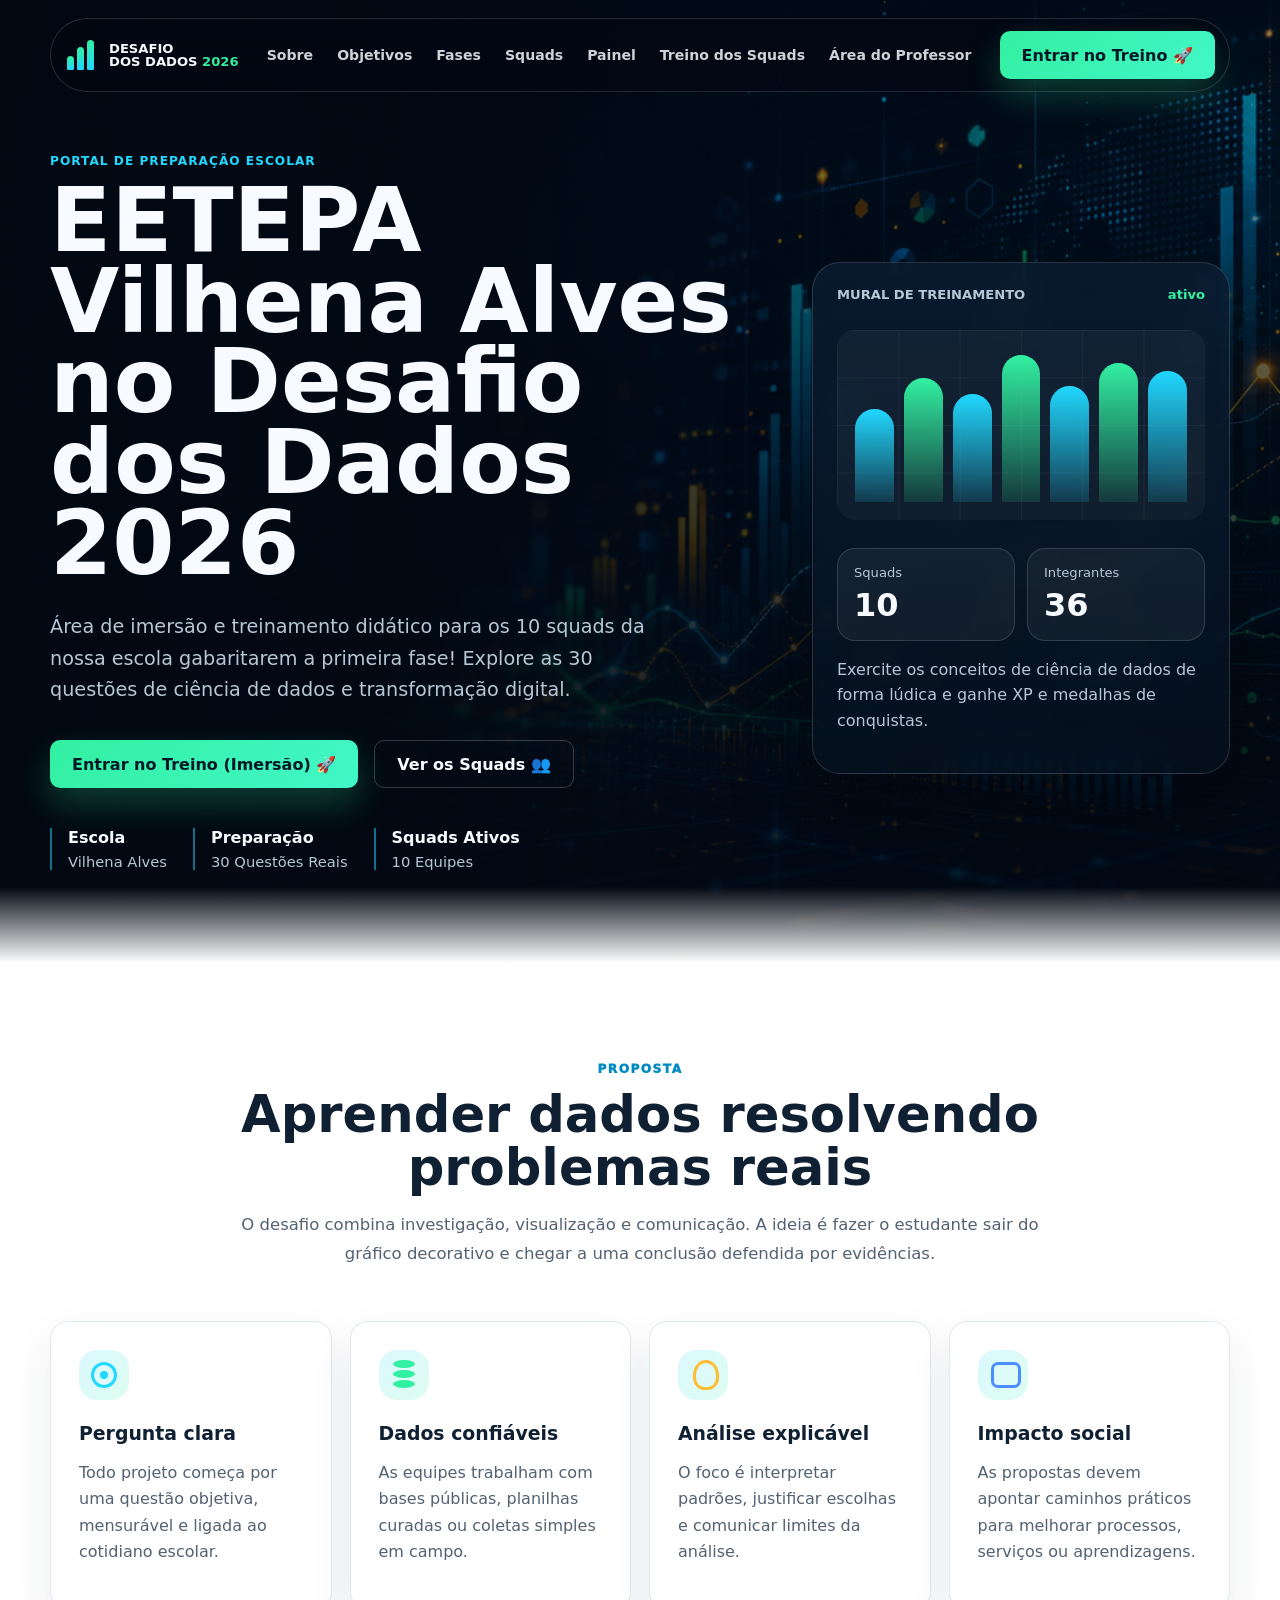
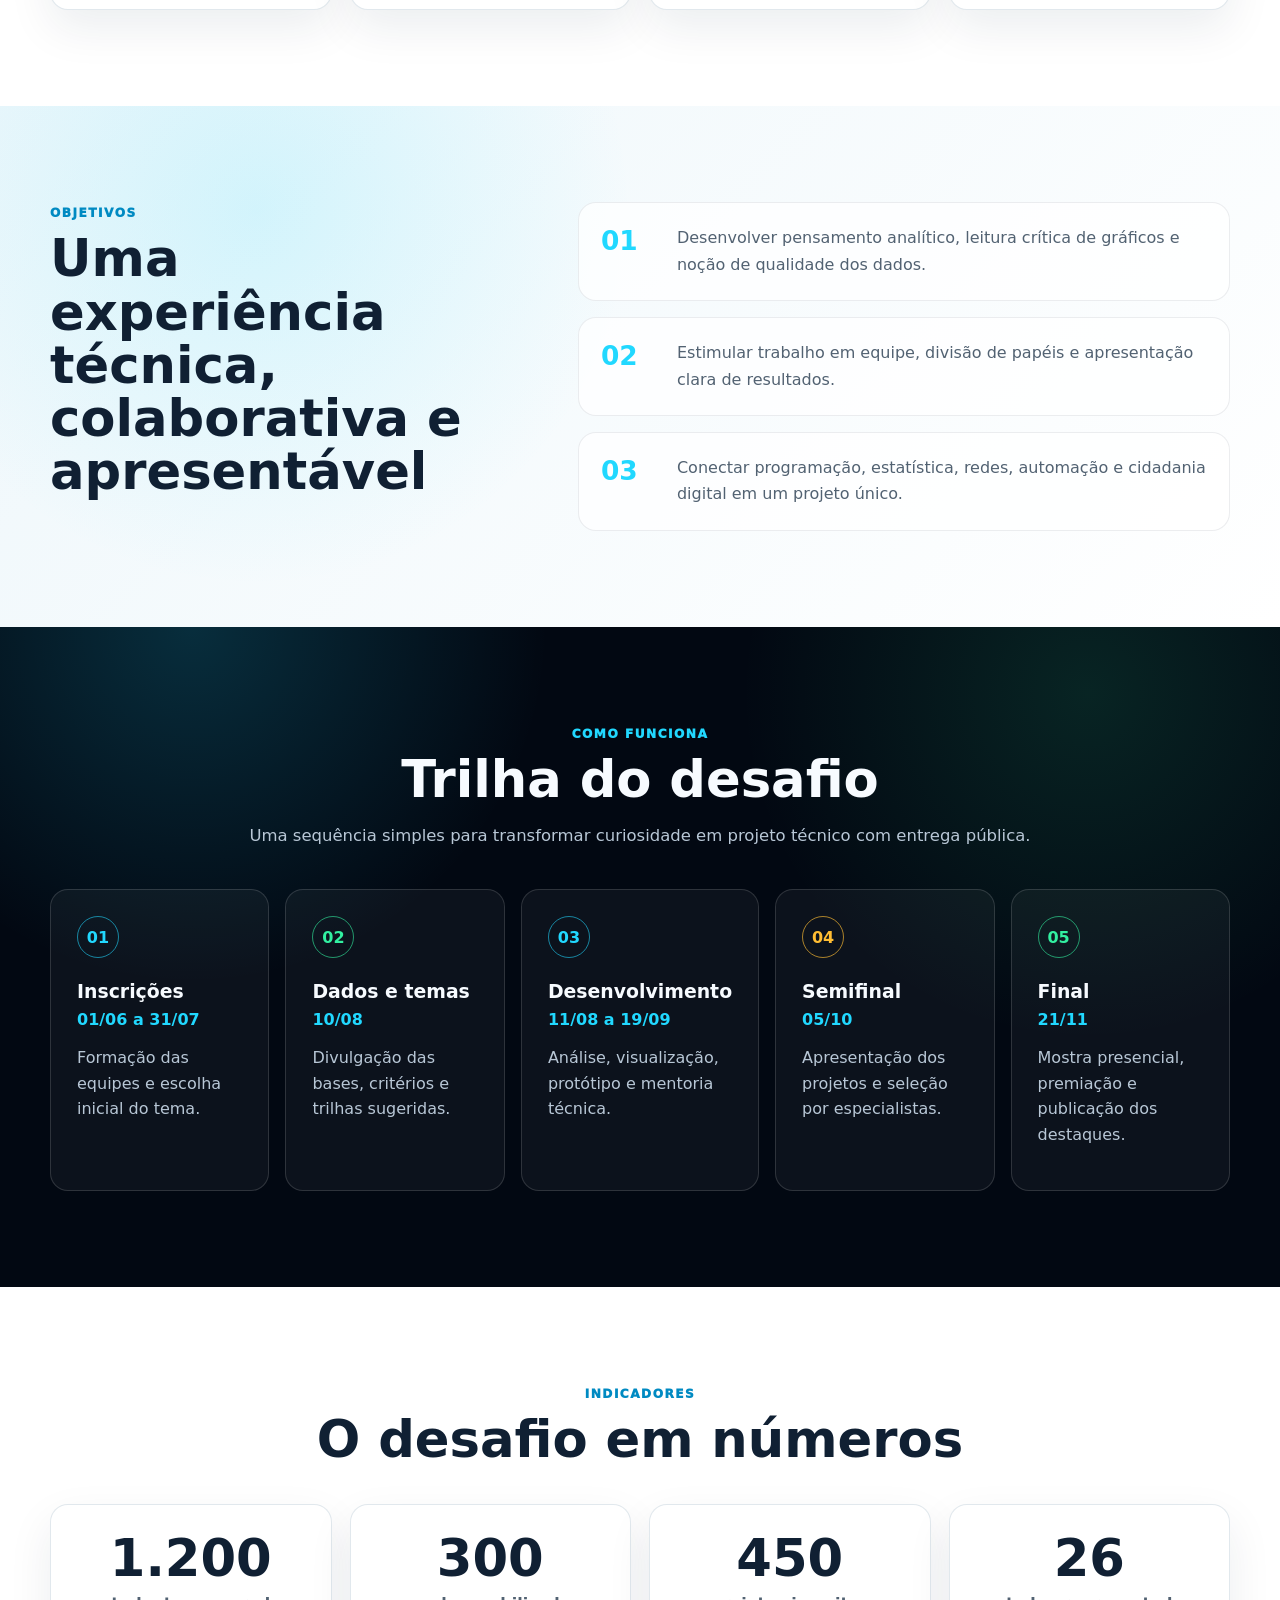
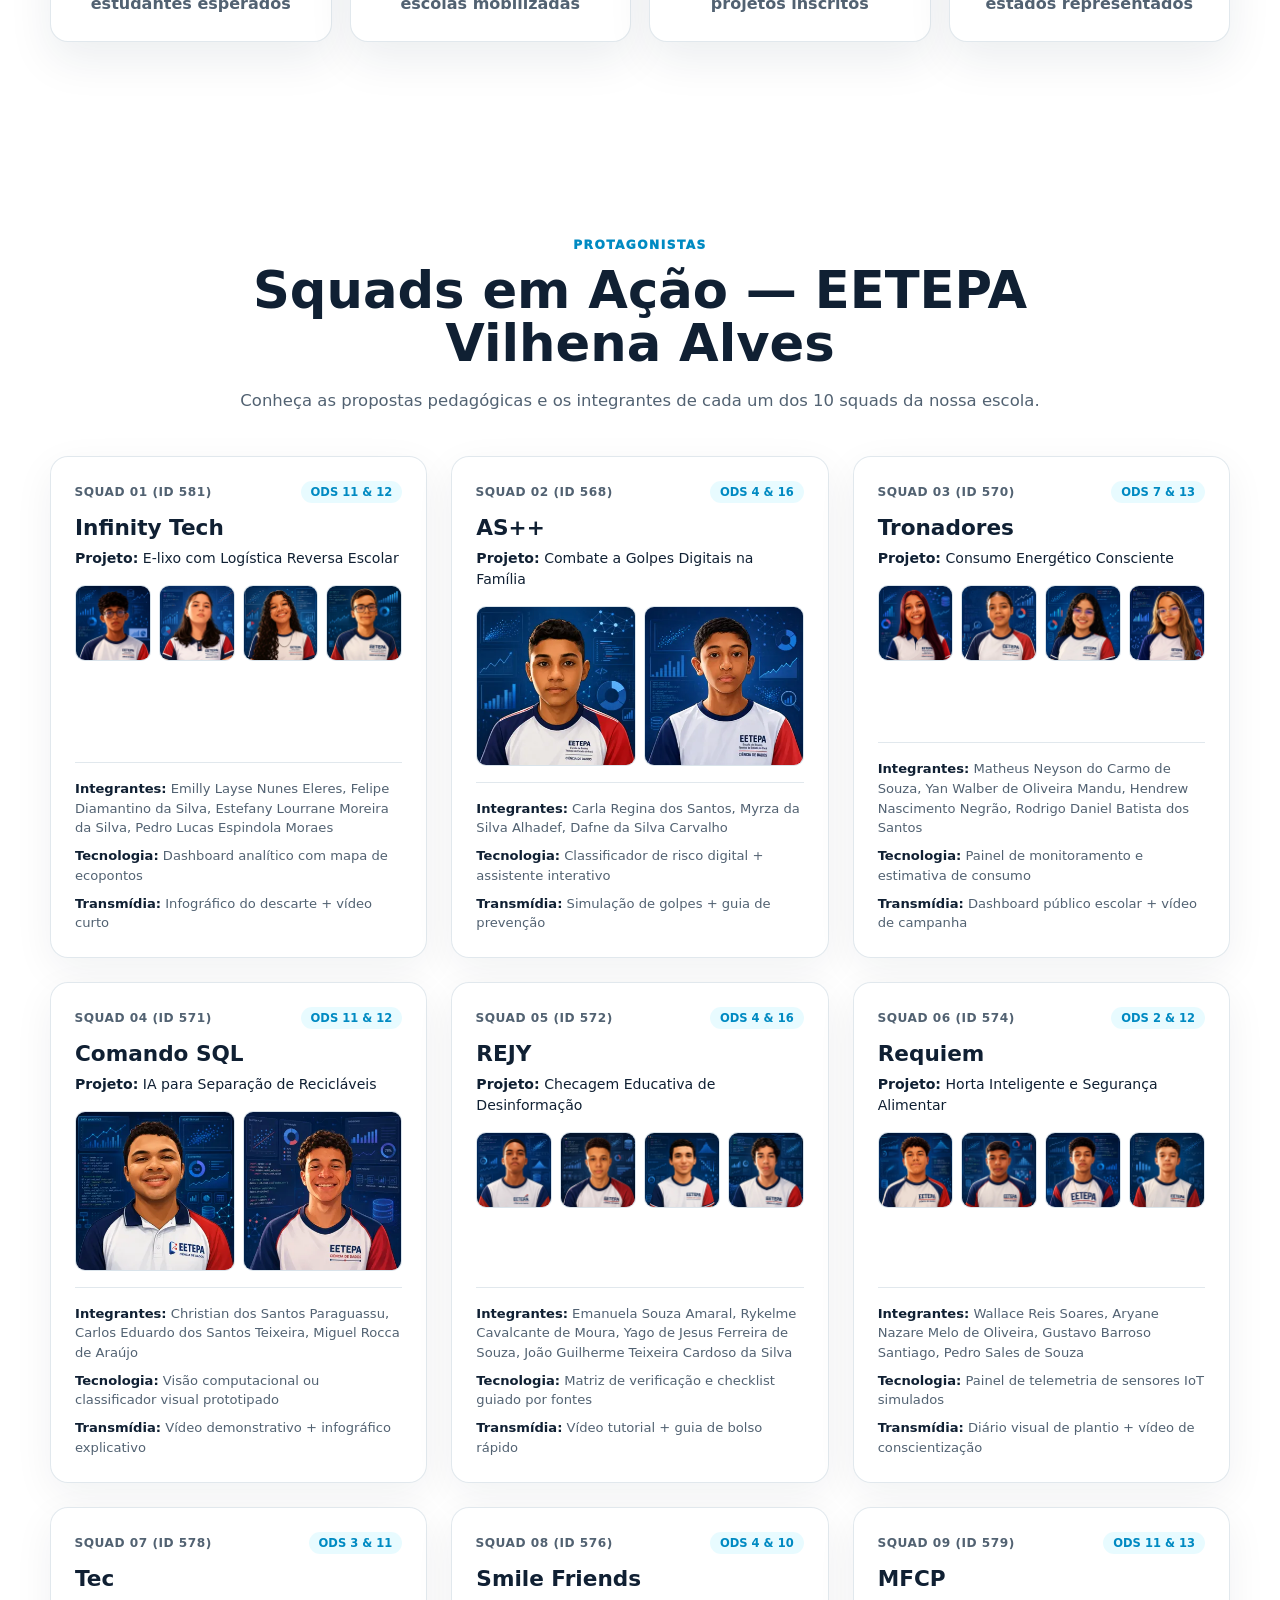
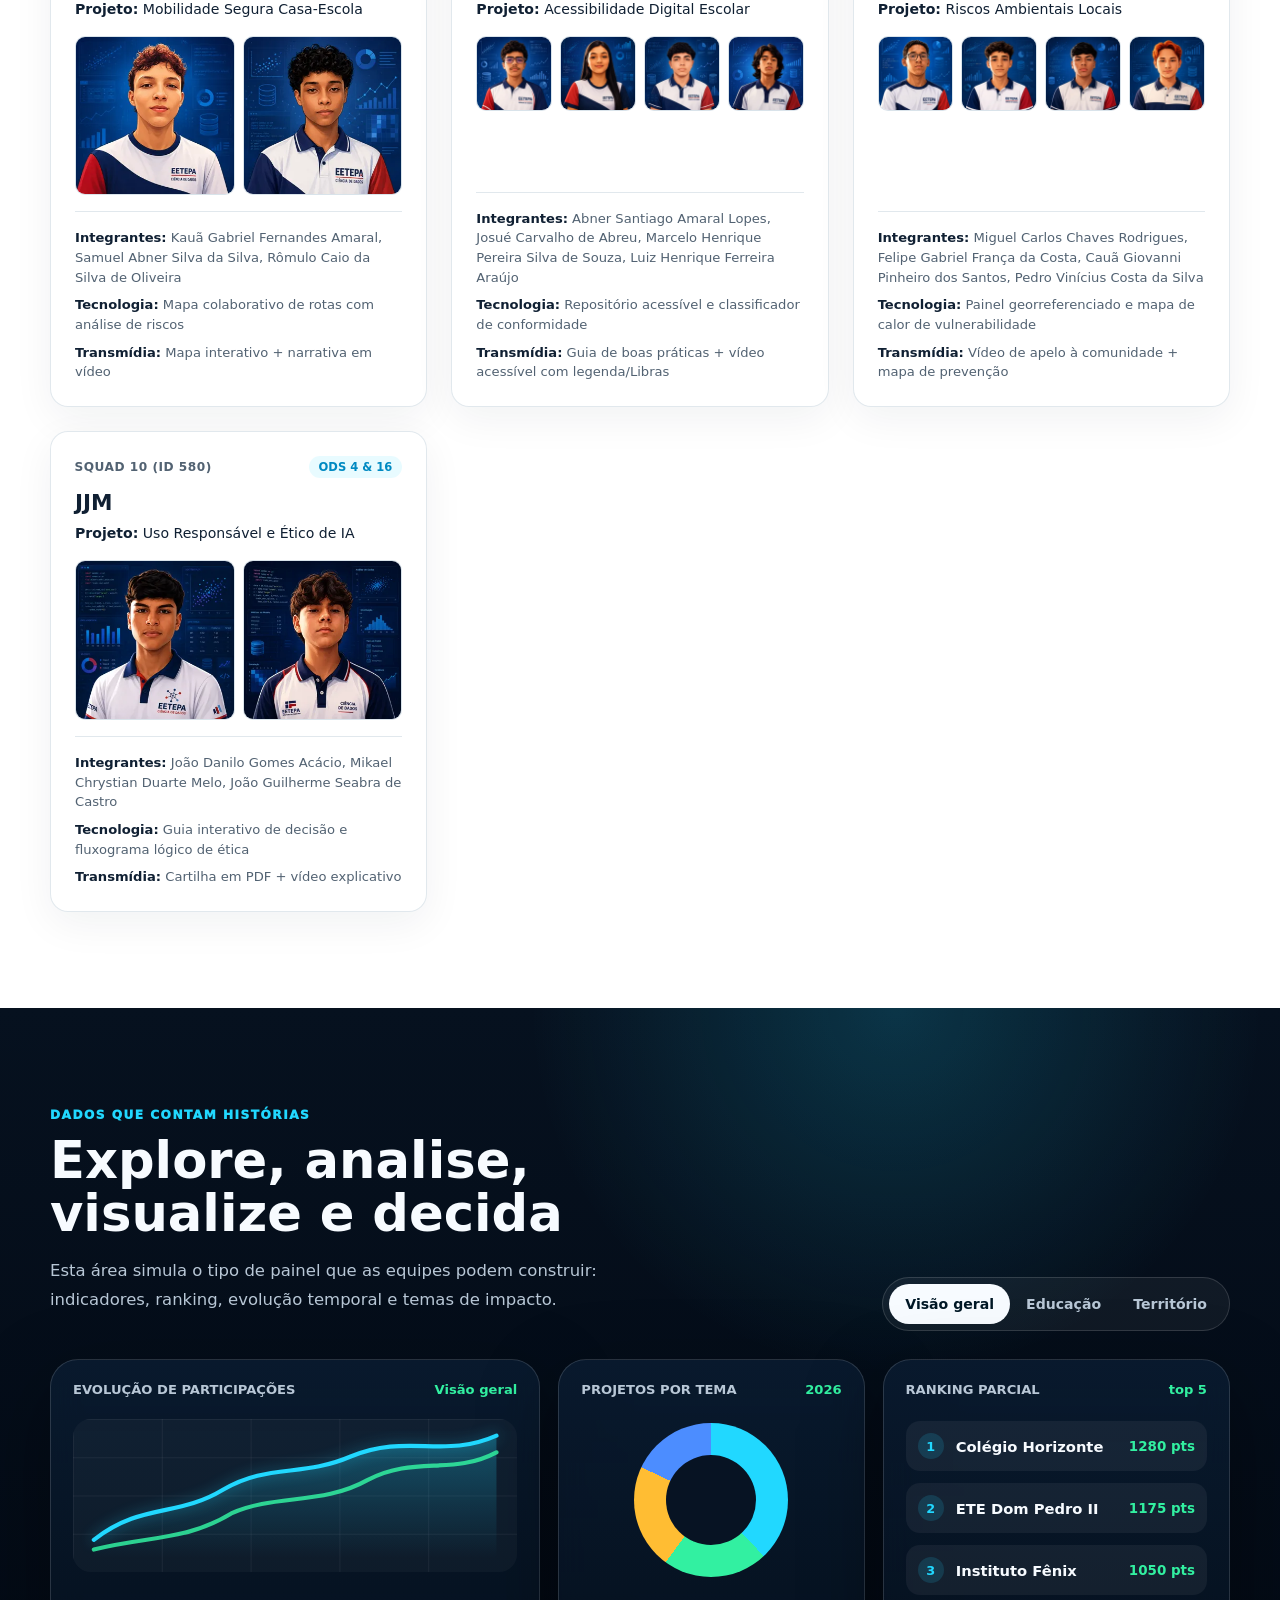
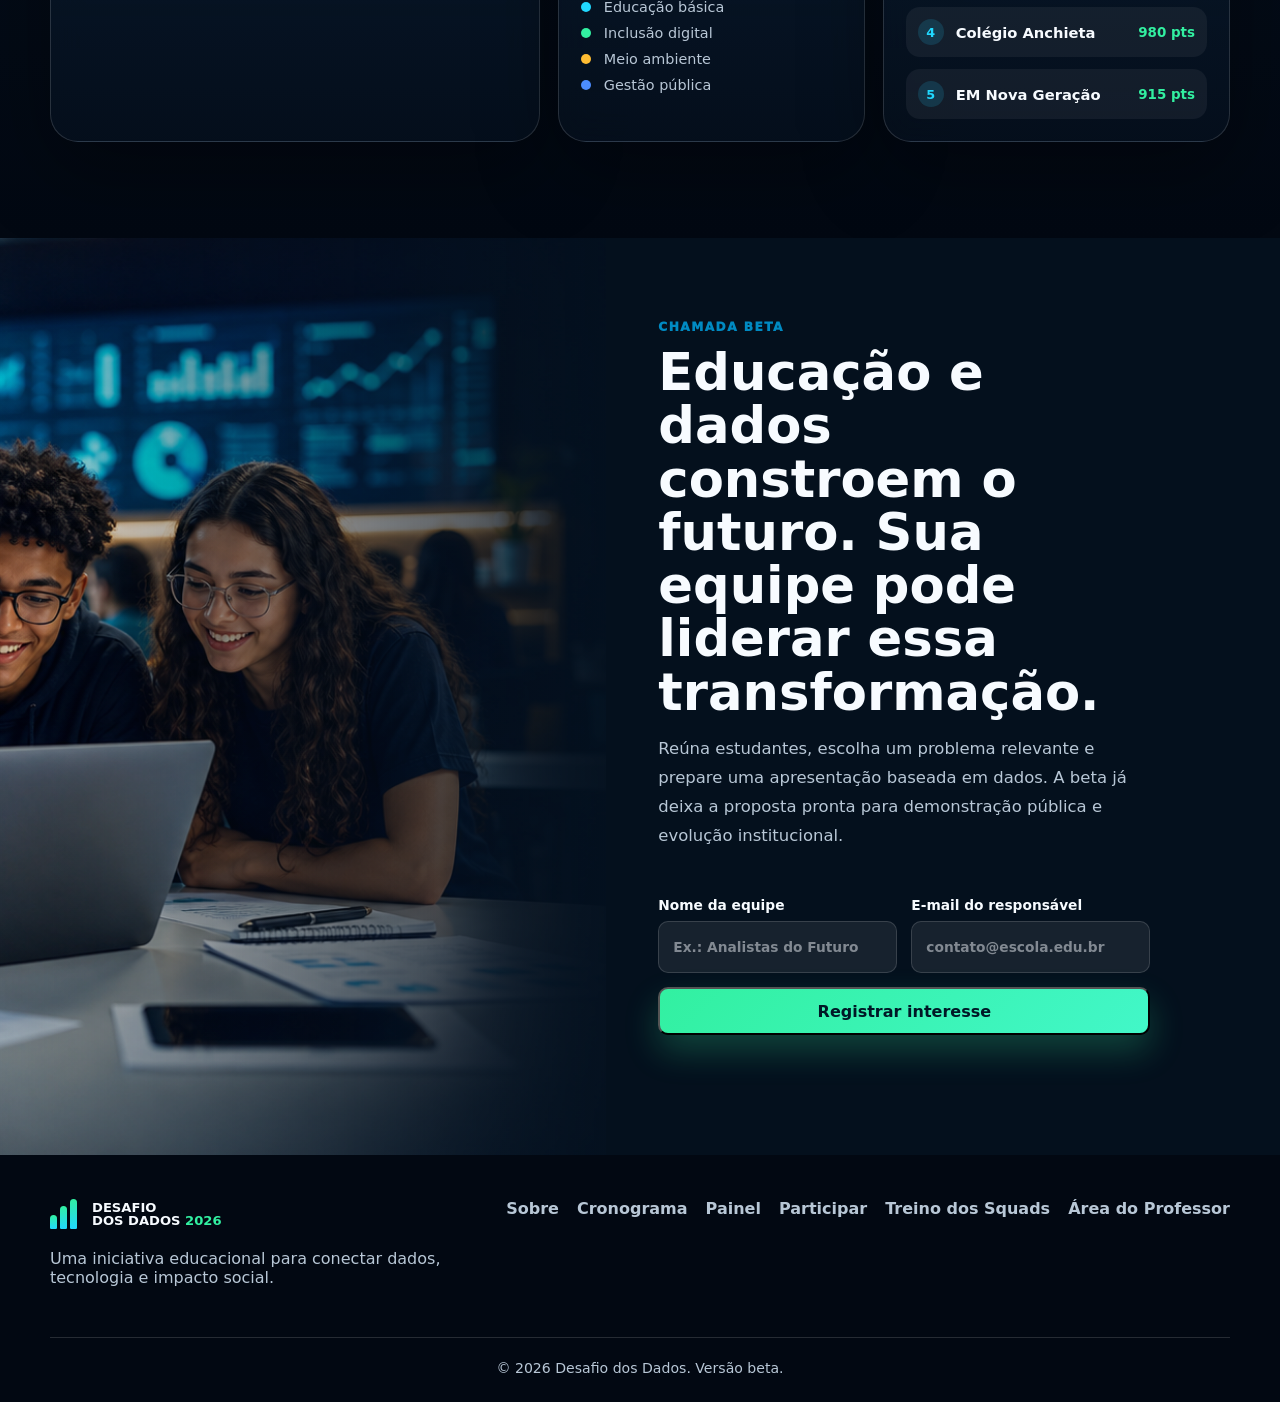
==== commit 3d412ae9: "feat: implement immediate quiz immersion, sidebar squad selector with portrait galleries, and unifie" ====
--- a/index.html
+++ b/index.html
@@ -5,9 +5,10 @@
     <meta name="viewport" content="width=device-width, initial-scale=1.0" />
     <meta
       name="description"
-      content="Beta premium do Desafio dos Dados 2026, uma experiência educacional para estudantes aprenderem ciência de dados com problemas reais."
+      content="Portal de imersão e treino didático do Desafio dos Dados 2026 para os squads da EETEPA Vilhena Alves."
     />
-    <title>Desafio dos Dados 2026</title>
+    <title>Desafio dos Dados 2026 | EETEPA Vilhena Alves</title>
+    <link rel="icon" href="assets/favicon.svg" type="image/svg+xml" />
     <link rel="preload" href="assets/hero-data-analytics.png" as="image" />
     <link rel="stylesheet" href="css/style.css" />
   </head>
@@ -35,13 +36,13 @@
         <a href="#sobre">Sobre</a>
         <a href="#objetivos">Objetivos</a>
         <a href="#fases">Fases</a>
-        <a href="#dados">Dados</a>
-        <a href="#participar">Participar</a>
+        <a href="#squads-acao">Squads</a>
+        <a href="#dados">Painel</a>
         <a href="simulado.html">Treino dos Squads</a>
         <a href="orientacao.html">Área do Professor</a>
       </nav>
 
-      <a class="header-action" href="#participar">Inscreva-se</a>
+      <a class="header-action" href="simulado.html">Entrar no Treino 🚀</a>
     </header>
 
     <main id="inicio">
@@ -49,61 +50,59 @@
         <div class="hero-bg" aria-hidden="true"></div>
         <div class="hero-content">
           <div class="hero-copy">
-            <h1 id="hero-title">Desafio dos Dados 2026</h1>
+            <span class="section-label" style="color: var(--cyan); text-transform: uppercase; font-weight: 800; letter-spacing: 1px;">Portal de Preparação Escolar</span>
+            <h1 id="hero-title">EETEPA Vilhena Alves no Desafio dos Dados 2026</h1>
             <p>
-              Uma jornada educacional para estudantes investigarem dados reais,
-              criarem soluções com evidências e apresentarem ideias capazes de
-              melhorar a educação brasileira.
+              Área de imersão e treinamento didático para os 10 squads da nossa escola gabaritarem a primeira fase! Explore as 30 questões de ciência de dados e transformação digital.
             </p>
 
             <div class="hero-actions">
-              <a class="btn btn-primary" href="#participar">Inscrever equipe</a>
-              <a class="btn btn-secondary" href="#dados">Explorar painel</a>
+              <a class="btn btn-primary" href="simulado.html">Entrar no Treino (Imersão) 🚀</a>
+              <a class="btn btn-secondary" href="#squads-acao">Ver os Squads 👥</a>
             </div>
 
             <dl class="hero-proof" aria-label="Diferenciais do desafio">
               <div>
-                <dt>Equipes</dt>
-                <dd>3 a 5 estudantes</dd>
+                <dt>Escola</dt>
+                <dd>Vilhena Alves</dd>
               </div>
               <div>
-                <dt>Dados reais</dt>
-                <dd>Problemas públicos</dd>
+                <dt>Preparação</dt>
+                <dd>30 Questões Reais</dd>
               </div>
               <div>
-                <dt>Impacto</dt>
-                <dd>Soluções aplicáveis</dd>
+                <dt>Squads Ativos</dt>
+                <dd>10 Equipes</dd>
               </div>
             </dl>
           </div>
 
           <aside class="hero-panel" aria-label="Resumo de indicadores">
             <div class="panel-header">
-              <span>Radar da beta</span>
-              <strong>ao vivo</strong>
+              <span>Mural de Treinamento</span>
+              <strong>ativo</strong>
             </div>
             <div class="signal-chart" aria-hidden="true">
-              <span style="height: 42%"></span>
-              <span style="height: 68%"></span>
-              <span style="height: 50%"></span>
-              <span style="height: 78%"></span>
-              <span style="height: 62%"></span>
-              <span style="height: 88%"></span>
-              <span style="height: 72%"></span>
+              <span style="height: 60%"></span>
+              <span style="height: 80%"></span>
+              <span style="height: 70%"></span>
+              <span style="height: 95%"></span>
+              <span style="height: 75%"></span>
+              <span style="height: 90%"></span>
+              <span style="height: 85%"></span>
             </div>
             <div class="panel-grid">
               <div>
-                <span>Projetos</span>
-                <strong data-counter="450">0</strong>
+                <span>Squads</span>
+                <strong data-counter="10">0</strong>
               </div>
               <div>
-                <span>Escolas</span>
-                <strong data-counter="300">0</strong>
+                <span>Integrantes</span>
+                <strong data-counter="36">0</strong>
               </div>
             </div>
             <p>
-              Indicadores simulados para demonstrar como dados podem orientar
-              decisões, comparações e apresentações técnicas.
+              Exercite os conceitos de ciência de dados de forma lúdica e ganhe XP e medalhas de conquistas.
             </p>
           </aside>
         </div>
@@ -230,6 +229,218 @@
           <article>
             <strong data-counter="26">0</strong>
             <span>estados representados</span>
+          </article>
+        </div>
+      </section>
+
+      <section class="section section-light" id="squads-acao" aria-labelledby="squads-acao-title">
+        <div class="section-heading compact">
+          <span class="section-label">Protagonistas</span>
+          <h2 id="squads-acao-title">Squads em Ação — EETEPA Vilhena Alves</h2>
+          <p>Conheça as propostas pedagógicas e os integrantes de cada um dos 10 squads da nossa escola.</p>
+        </div>
+
+        <div class="squads-acao-grid container-box">
+          <!-- Squad 1 -->
+          <article class="squad-acao-card glass-panel">
+            <div class="squad-acao-header">
+              <span class="squad-acao-id">Squad 01 (ID 581)</span>
+              <span class="squad-acao-tag">ODS 11 &amp; 12</span>
+            </div>
+            <h3>Infinity Tech</h3>
+            <p class="squad-acao-project"><strong>Projeto:</strong> E-lixo com Logística Reversa Escolar</p>
+            <div class="squad-acao-gallery">
+              <img src="assets/alunos/aluno_1.webp" alt="Ilustração do Squad 01 - Infinity Tech" />
+              <img src="assets/alunos/aluno_2.webp" alt="Ilustração do Squad 01 - Infinity Tech" />
+              <img src="assets/alunos/aluno_3.webp" alt="Ilustração do Squad 01 - Infinity Tech" />
+              <img src="assets/alunos/aluno_4.webp" alt="Ilustração do Squad 01 - Infinity Tech" />
+            </div>
+            <div class="squad-acao-details">
+              <p><strong>Integrantes:</strong> Emilly Layse Nunes Eleres, Felipe Diamantino da Silva, Estefany Lourrane Moreira da Silva, Pedro Lucas Espindola Moraes</p>
+              <p><strong>Tecnologia:</strong> Dashboard analítico com mapa de ecopontos</p>
+              <p><strong>Transmídia:</strong> Infográfico do descarte + vídeo curto</p>
+            </div>
+          </article>
+
+          <!-- Squad 2 -->
+          <article class="squad-acao-card glass-panel">
+            <div class="squad-acao-header">
+              <span class="squad-acao-id">Squad 02 (ID 568)</span>
+              <span class="squad-acao-tag">ODS 4 &amp; 16</span>
+            </div>
+            <h3>AS++</h3>
+            <p class="squad-acao-project"><strong>Projeto:</strong> Combate a Golpes Digitais na Família</p>
+            <div class="squad-acao-gallery cols-2">
+              <img src="assets/alunos/aluno_5.webp" alt="Ilustração do Squad 02 - AS++" />
+              <img src="assets/alunos/aluno_6.webp" alt="Ilustração do Squad 02 - AS++" />
+            </div>
+            <div class="squad-acao-details">
+              <p><strong>Integrantes:</strong> Carla Regina dos Santos, Myrza da Silva Alhadef, Dafne da Silva Carvalho</p>
+              <p><strong>Tecnologia:</strong> Classificador de risco digital + assistente interativo</p>
+              <p><strong>Transmídia:</strong> Simulação de golpes + guia de prevenção</p>
+            </div>
+          </article>
+
+          <!-- Squad 3 -->
+          <article class="squad-acao-card glass-panel">
+            <div class="squad-acao-header">
+              <span class="squad-acao-id">Squad 03 (ID 570)</span>
+              <span class="squad-acao-tag">ODS 7 &amp; 13</span>
+            </div>
+            <h3>Tronadores</h3>
+            <p class="squad-acao-project"><strong>Projeto:</strong> Consumo Energético Consciente</p>
+            <div class="squad-acao-gallery">
+              <img src="assets/alunos/aluno_7.webp" alt="Ilustração do Squad 03 - Tronadores" />
+              <img src="assets/alunos/aluno_8.webp" alt="Ilustração do Squad 03 - Tronadores" />
+              <img src="assets/alunos/aluno_9.webp" alt="Ilustração do Squad 03 - Tronadores" />
+              <img src="assets/alunos/aluno_10.webp" alt="Ilustração do Squad 03 - Tronadores" />
+            </div>
+            <div class="squad-acao-details">
+              <p><strong>Integrantes:</strong> Matheus Neyson do Carmo de Souza, Yan Walber de Oliveira Mandu, Hendrew Nascimento Negrão, Rodrigo Daniel Batista dos Santos</p>
+              <p><strong>Tecnologia:</strong> Painel de monitoramento e estimativa de consumo</p>
+              <p><strong>Transmídia:</strong> Dashboard público escolar + vídeo de campanha</p>
+            </div>
+          </article>
+
+          <!-- Squad 4 -->
+          <article class="squad-acao-card glass-panel">
+            <div class="squad-acao-header">
+              <span class="squad-acao-id">Squad 04 (ID 571)</span>
+              <span class="squad-acao-tag">ODS 11 &amp; 12</span>
+            </div>
+            <h3>Comando SQL</h3>
+            <p class="squad-acao-project"><strong>Projeto:</strong> IA para Separação de Recicláveis</p>
+            <div class="squad-acao-gallery cols-2">
+              <img src="assets/alunos/aluno_11.webp" alt="Ilustração do Squad 04 - Comando SQL" />
+              <img src="assets/alunos/aluno_12.webp" alt="Ilustração do Squad 04 - Comando SQL" />
+            </div>
+            <div class="squad-acao-details">
+              <p><strong>Integrantes:</strong> Christian dos Santos Paraguassu, Carlos Eduardo dos Santos Teixeira, Miguel Rocca de Araújo</p>
+              <p><strong>Tecnologia:</strong> Visão computacional ou classificador visual prototipado</p>
+              <p><strong>Transmídia:</strong> Vídeo demonstrativo + infográfico explicativo</p>
+            </div>
+          </article>
+
+          <!-- Squad 5 -->
+          <article class="squad-acao-card glass-panel">
+            <div class="squad-acao-header">
+              <span class="squad-acao-id">Squad 05 (ID 572)</span>
+              <span class="squad-acao-tag">ODS 4 &amp; 16</span>
+            </div>
+            <h3>REJY</h3>
+            <p class="squad-acao-project"><strong>Projeto:</strong> Checagem Educativa de Desinformação</p>
+            <div class="squad-acao-gallery">
+              <img src="assets/alunos/aluno_13.webp" alt="Ilustração do Squad 05 - REJY" />
+              <img src="assets/alunos/aluno_14.webp" alt="Ilustração do Squad 05 - REJY" />
+              <img src="assets/alunos/aluno_15.webp" alt="Ilustração do Squad 05 - REJY" />
+              <img src="assets/alunos/aluno_16.webp" alt="Ilustração do Squad 05 - REJY" />
+            </div>
+            <div class="squad-acao-details">
+              <p><strong>Integrantes:</strong> Emanuela Souza Amaral, Rykelme Cavalcante de Moura, Yago de Jesus Ferreira de Souza, João Guilherme Teixeira Cardoso da Silva</p>
+              <p><strong>Tecnologia:</strong> Matriz de verificação e checklist guiado por fontes</p>
+              <p><strong>Transmídia:</strong> Vídeo tutorial + guia de bolso rápido</p>
+            </div>
+          </article>
+
+          <!-- Squad 6 -->
+          <article class="squad-acao-card glass-panel">
+            <div class="squad-acao-header">
+              <span class="squad-acao-id">Squad 06 (ID 574)</span>
+              <span class="squad-acao-tag">ODS 2 &amp; 12</span>
+            </div>
+            <h3>Requiem</h3>
+            <p class="squad-acao-project"><strong>Projeto:</strong> Horta Inteligente e Segurança Alimentar</p>
+            <div class="squad-acao-gallery">
+              <img src="assets/alunos/aluno_17.webp" alt="Ilustração do Squad 06 - Requiem" />
+              <img src="assets/alunos/aluno_18.webp" alt="Ilustração do Squad 06 - Requiem" />
+              <img src="assets/alunos/aluno_19.webp" alt="Ilustração do Squad 06 - Requiem" />
+              <img src="assets/alunos/aluno_20.webp" alt="Ilustração do Squad 06 - Requiem" />
+            </div>
+            <div class="squad-acao-details">
+              <p><strong>Integrantes:</strong> Wallace Reis Soares, Aryane Nazare Melo de Oliveira, Gustavo Barroso Santiago, Pedro Sales de Souza</p>
+              <p><strong>Tecnologia:</strong> Painel de telemetria de sensores IoT simulados</p>
+              <p><strong>Transmídia:</strong> Diário visual de plantio + vídeo de conscientização</p>
+            </div>
+          </article>
+
+          <!-- Squad 7 -->
+          <article class="squad-acao-card glass-panel">
+            <div class="squad-acao-header">
+              <span class="squad-acao-id">Squad 07 (ID 578)</span>
+              <span class="squad-acao-tag">ODS 3 &amp; 11</span>
+            </div>
+            <h3>Tec</h3>
+            <p class="squad-acao-project"><strong>Projeto:</strong> Mobilidade Segura Casa-Escola</p>
+            <div class="squad-acao-gallery cols-2">
+              <img src="assets/alunos/aluno_21.webp" alt="Ilustração do Squad 07 - Tec" />
+              <img src="assets/alunos/aluno_22.webp" alt="Ilustração do Squad 07 - Tec" />
+            </div>
+            <div class="squad-acao-details">
+              <p><strong>Integrantes:</strong> Kauã Gabriel Fernandes Amaral, Samuel Abner Silva da Silva, Rômulo Caio da Silva de Oliveira</p>
+              <p><strong>Tecnologia:</strong> Mapa colaborativo de rotas com análise de riscos</p>
+              <p><strong>Transmídia:</strong> Mapa interativo + narrativa em vídeo</p>
+            </div>
+          </article>
+
+          <!-- Squad 8 -->
+          <article class="squad-acao-card glass-panel">
+            <div class="squad-acao-header">
+              <span class="squad-acao-id">Squad 08 (ID 576)</span>
+              <span class="squad-acao-tag">ODS 4 &amp; 10</span>
+            </div>
+            <h3>Smile Friends</h3>
+            <p class="squad-acao-project"><strong>Projeto:</strong> Acessibilidade Digital Escolar</p>
+            <div class="squad-acao-gallery">
+              <img src="assets/alunos/aluno_23.webp" alt="Ilustração do Squad 08 - Smile Friends" />
+              <img src="assets/alunos/aluno_24.webp" alt="Ilustração do Squad 08 - Smile Friends" />
+              <img src="assets/alunos/aluno_25.webp" alt="Ilustração do Squad 08 - Smile Friends" />
+              <img src="assets/alunos/aluno_26.webp" alt="Ilustração do Squad 08 - Smile Friends" />
+            </div>
+            <div class="squad-acao-details">
+              <p><strong>Integrantes:</strong> Abner Santiago Amaral Lopes, Josué Carvalho de Abreu, Marcelo Henrique Pereira Silva de Souza, Luiz Henrique Ferreira Araújo</p>
+              <p><strong>Tecnologia:</strong> Repositório acessível e classificador de conformidade</p>
+              <p><strong>Transmídia:</strong> Guia de boas práticas + vídeo acessível com legenda/Libras</p>
+            </div>
+          </article>
+
+          <!-- Squad 9 -->
+          <article class="squad-acao-card glass-panel">
+            <div class="squad-acao-header">
+              <span class="squad-acao-id">Squad 09 (ID 579)</span>
+              <span class="squad-acao-tag">ODS 11 &amp; 13</span>
+            </div>
+            <h3>MFCP</h3>
+            <p class="squad-acao-project"><strong>Projeto:</strong> Riscos Ambientais Locais</p>
+            <div class="squad-acao-gallery">
+              <img src="assets/alunos/aluno_27.webp" alt="Ilustração do Squad 09 - MFCP" />
+              <img src="assets/alunos/aluno_28.webp" alt="Ilustração do Squad 09 - MFCP" />
+              <img src="assets/alunos/aluno_29.webp" alt="Ilustração do Squad 09 - MFCP" />
+              <img src="assets/alunos/aluno_30.webp" alt="Ilustração do Squad 09 - MFCP" />
+            </div>
+            <div class="squad-acao-details">
+              <p><strong>Integrantes:</strong> Miguel Carlos Chaves Rodrigues, Felipe Gabriel França da Costa, Cauã Giovanni Pinheiro dos Santos, Pedro Vinícius Costa da Silva</p>
+              <p><strong>Tecnologia:</strong> Painel georreferenciado e mapa de calor de vulnerabilidade</p>
+              <p><strong>Transmídia:</strong> Vídeo de apelo à comunidade + mapa de prevenção</p>
+            </div>
+          </article>
+
+          <!-- Squad 10 -->
+          <article class="squad-acao-card glass-panel">
+            <div class="squad-acao-header">
+              <span class="squad-acao-id">Squad 10 (ID 580)</span>
+              <span class="squad-acao-tag">ODS 4 &amp; 16</span>
+            </div>
+            <h3>JJM</h3>
+            <p class="squad-acao-project"><strong>Projeto:</strong> Uso Responsável e Ético de IA</p>
+            <div class="squad-acao-gallery cols-2">
+              <img src="assets/alunos/aluno_31.webp" alt="Ilustração do Squad 10 - JJM" />
+              <img src="assets/alunos/aluno_32.webp" alt="Ilustração do Squad 10 - JJM" />
+            </div>
+            <div class="squad-acao-details">
+              <p><strong>Integrantes:</strong> João Danilo Gomes Acácio, Mikael Chrystian Duarte Melo, João Guilherme Seabra de Castro</p>
+              <p><strong>Tecnologia:</strong> Guia interativo de decisão e fluxograma lógico de ética</p>
+              <p><strong>Transmídia:</strong> Cartilha em PDF + vídeo explicativo</p>
+            </div>
           </article>
         </div>
       </section>
--- a/css/style.css
+++ b/css/style.css
@@ -2246,3 +2246,145 @@
   }
 }
 
+/* ============================================================
+   SQUADS EM AÇÃO - SEÇÃO HOME E GALERIAS
+   ============================================================ */
+.squads-acao-grid {
+  display: grid;
+  grid-template-columns: repeat(auto-fill, minmax(320px, 1fr));
+  gap: 24px;
+  width: var(--container);
+  margin: 40px auto 0;
+}
+
+.squad-acao-card {
+  display: flex;
+  flex-direction: column;
+  padding: 24px;
+  border-radius: var(--radius-md);
+  border: 1px solid var(--line);
+  background: var(--surface);
+  transition: transform 300ms cubic-bezier(0.16, 1, 0.3, 1), box-shadow 300ms ease;
+  box-shadow: 0 4px 20px rgba(0, 0, 0, 0.02);
+}
+
+.squad-acao-card:hover {
+  transform: translateY(-5px);
+  box-shadow: 0 12px 30px rgba(3, 18, 35, 0.08);
+}
+
+.squad-acao-header {
+  display: flex;
+  justify-content: space-between;
+  align-items: center;
+  margin-bottom: 12px;
+}
+
+.squad-acao-id {
+  font-size: 0.76rem;
+  font-weight: 800;
+  color: var(--text-soft);
+  text-transform: uppercase;
+  letter-spacing: 0.5px;
+}
+
+.squad-acao-tag {
+  font-size: 0.72rem;
+  font-weight: 800;
+  padding: 4px 10px;
+  border-radius: 999px;
+  background: rgba(33, 216, 255, 0.1);
+  color: #008ac2;
+}
+
+.squad-acao-card h3 {
+  margin: 0 0 8px 0;
+  font-size: 1.35rem;
+  color: var(--text);
+  font-weight: 800;
+}
+
+.squad-acao-project {
+  font-size: 0.88rem;
+  line-height: 1.5;
+  color: var(--text);
+  margin: 0 0 16px 0;
+}
+
+.squad-acao-gallery {
+  display: grid;
+  grid-template-columns: repeat(4, 1fr);
+  gap: 8px;
+  margin: 0 0 16px 0;
+}
+
+.squad-acao-gallery.cols-2 {
+  grid-template-columns: repeat(2, 1fr);
+}
+
+.squad-acao-gallery img {
+  width: 100%;
+  aspect-ratio: 1;
+  object-fit: cover;
+  border-radius: var(--radius-sm);
+  background: var(--surface-soft);
+  border: 1px solid var(--line);
+  transition: transform 200ms ease;
+}
+
+.squad-acao-gallery img:hover {
+  transform: scale(1.05);
+  border-color: var(--cyan);
+}
+
+.squad-acao-details {
+  margin-top: auto;
+  font-size: 0.82rem;
+  line-height: 1.5;
+  color: var(--text-soft);
+  display: grid;
+  gap: 8px;
+  padding-top: 16px;
+  border-top: 1px solid var(--line);
+}
+
+.squad-acao-details p {
+  margin: 0;
+}
+
+.squad-acao-details strong {
+  color: var(--text);
+}
+
+/* Sidebar Squad Info and Gallery */
+.squad-sidebar-card {
+  display: flex;
+  flex-direction: column;
+}
+
+.squad-gallery-sidebar {
+  display: grid;
+  grid-template-columns: repeat(4, 1fr);
+  gap: 6px;
+  margin-top: 12px;
+}
+
+.squad-gallery-sidebar.cols-2 {
+  grid-template-columns: repeat(2, 1fr);
+}
+
+.squad-gallery-sidebar img {
+  width: 100%;
+  aspect-ratio: 1;
+  object-fit: cover;
+  border-radius: 6px;
+  border: 1px solid var(--line);
+  background: rgba(255, 255, 255, 0.1);
+  transition: transform 200ms ease;
+}
+
+.squad-gallery-sidebar img:hover {
+  transform: scale(1.08);
+}
+
+
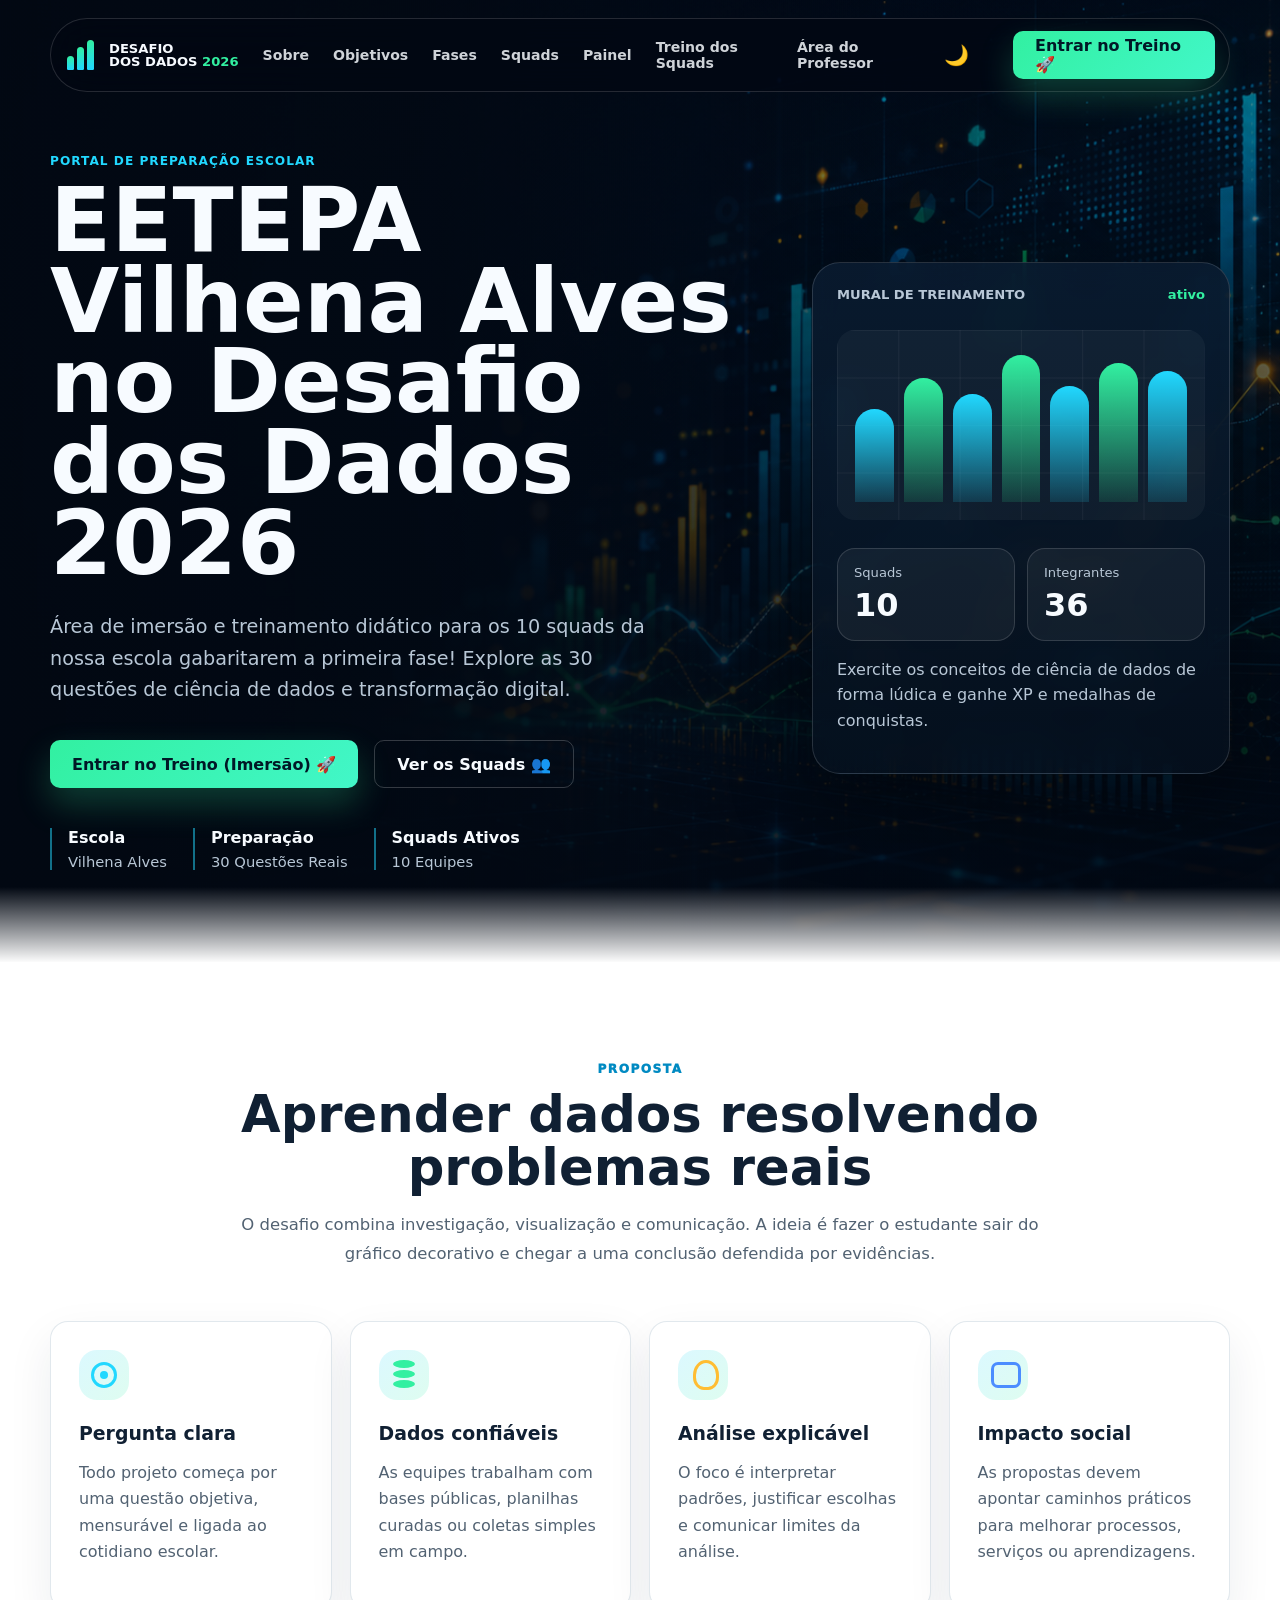
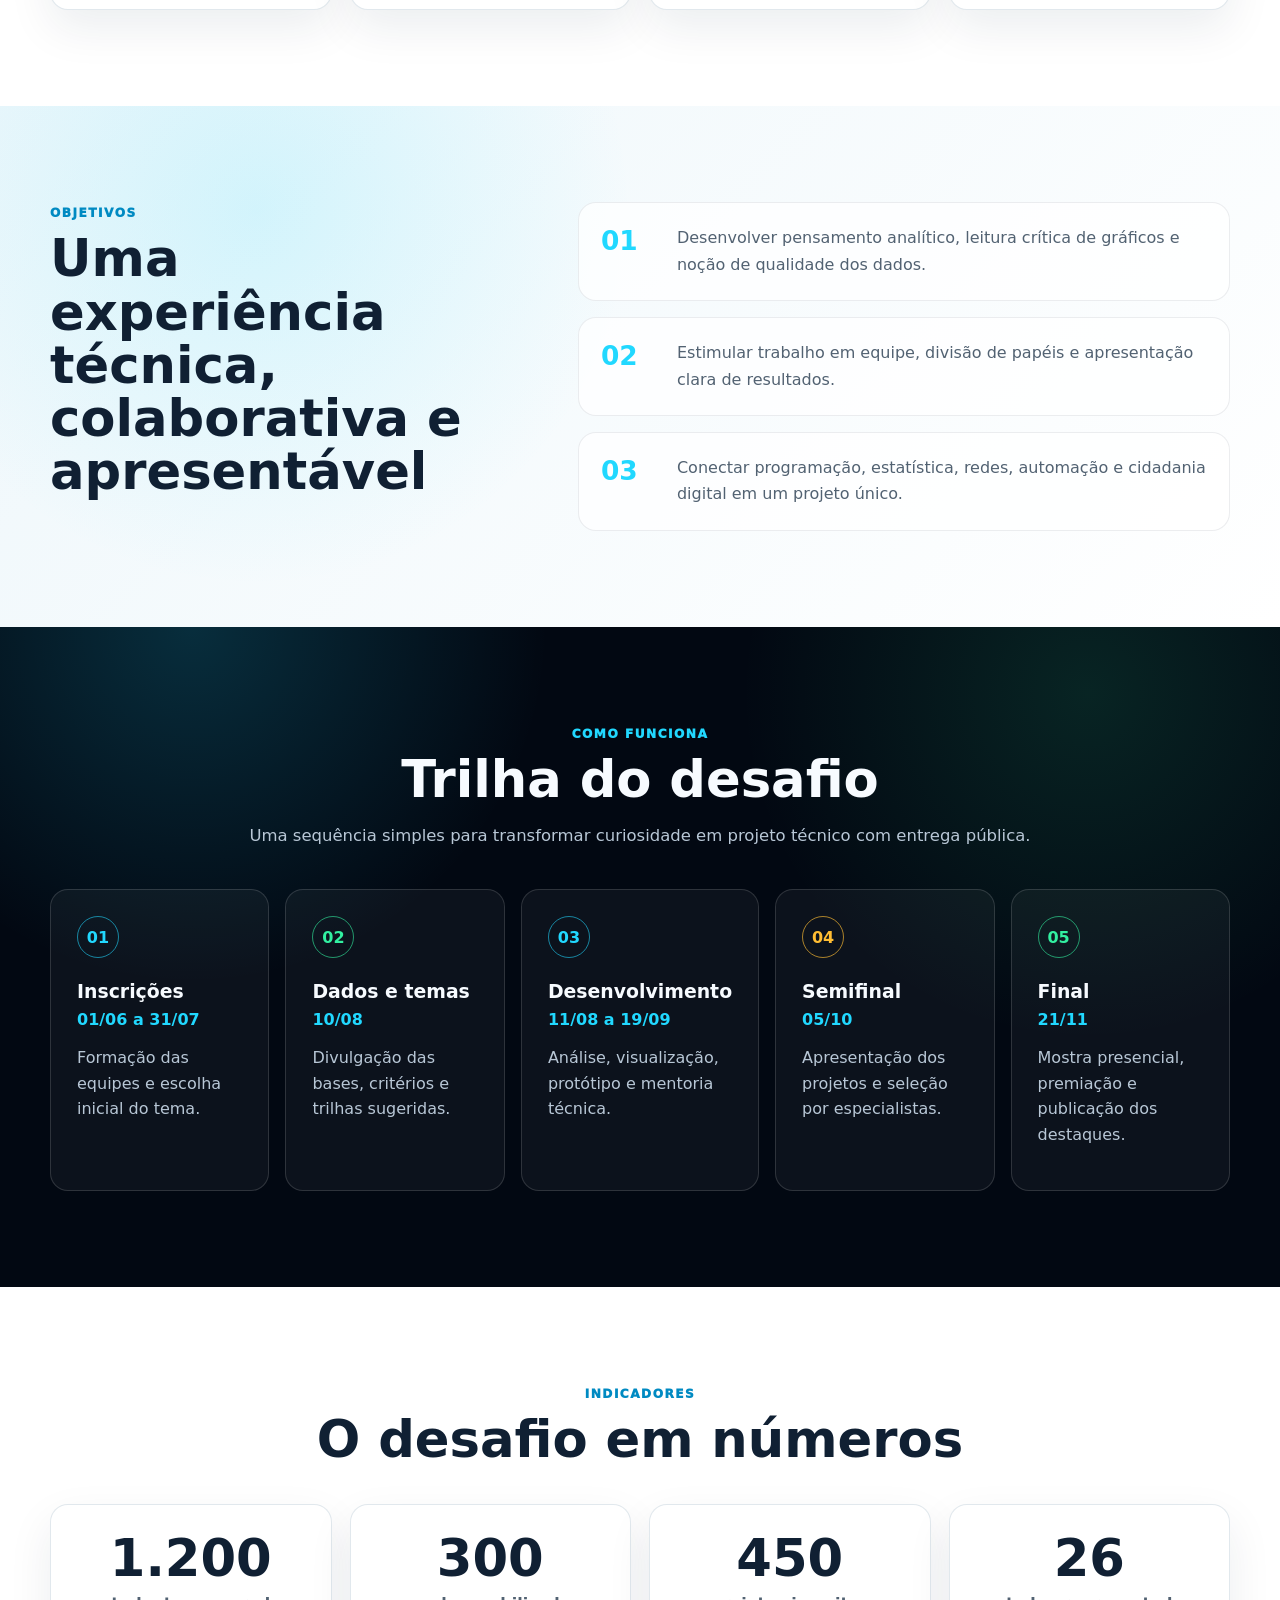
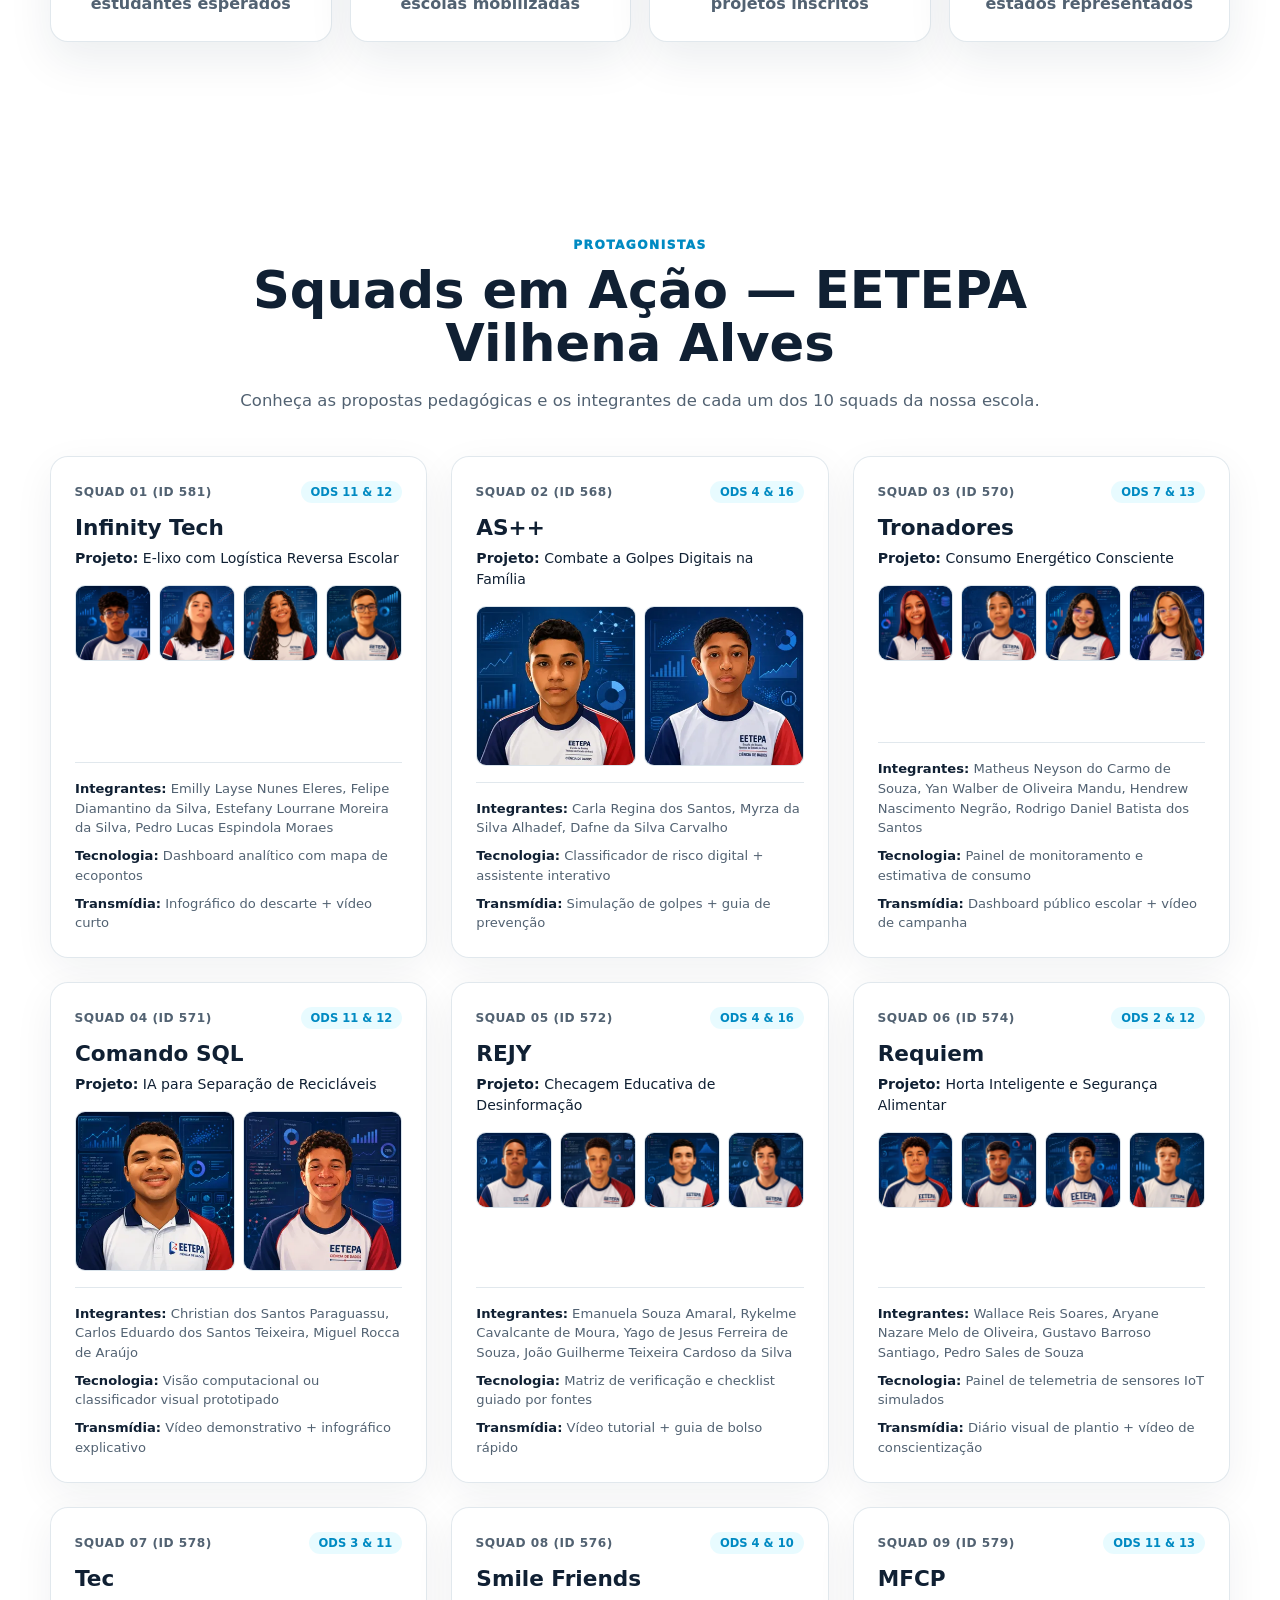
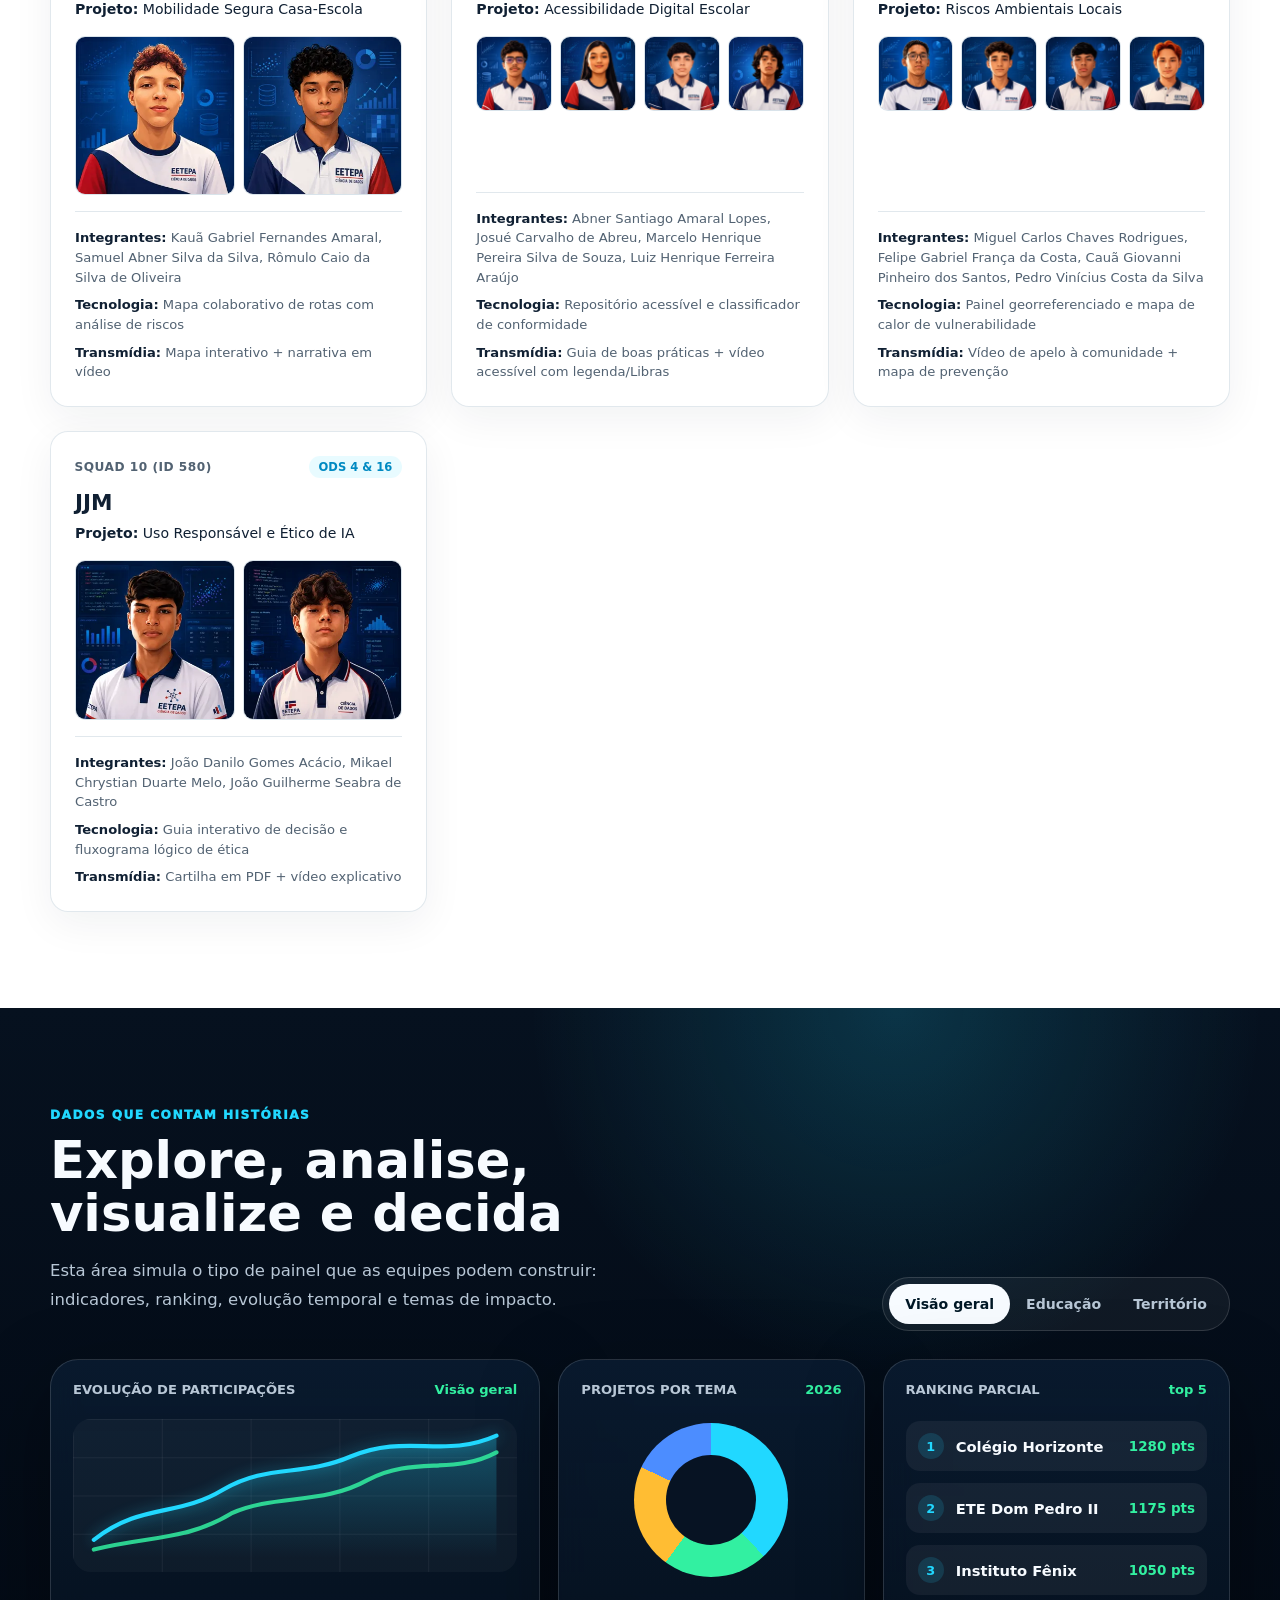
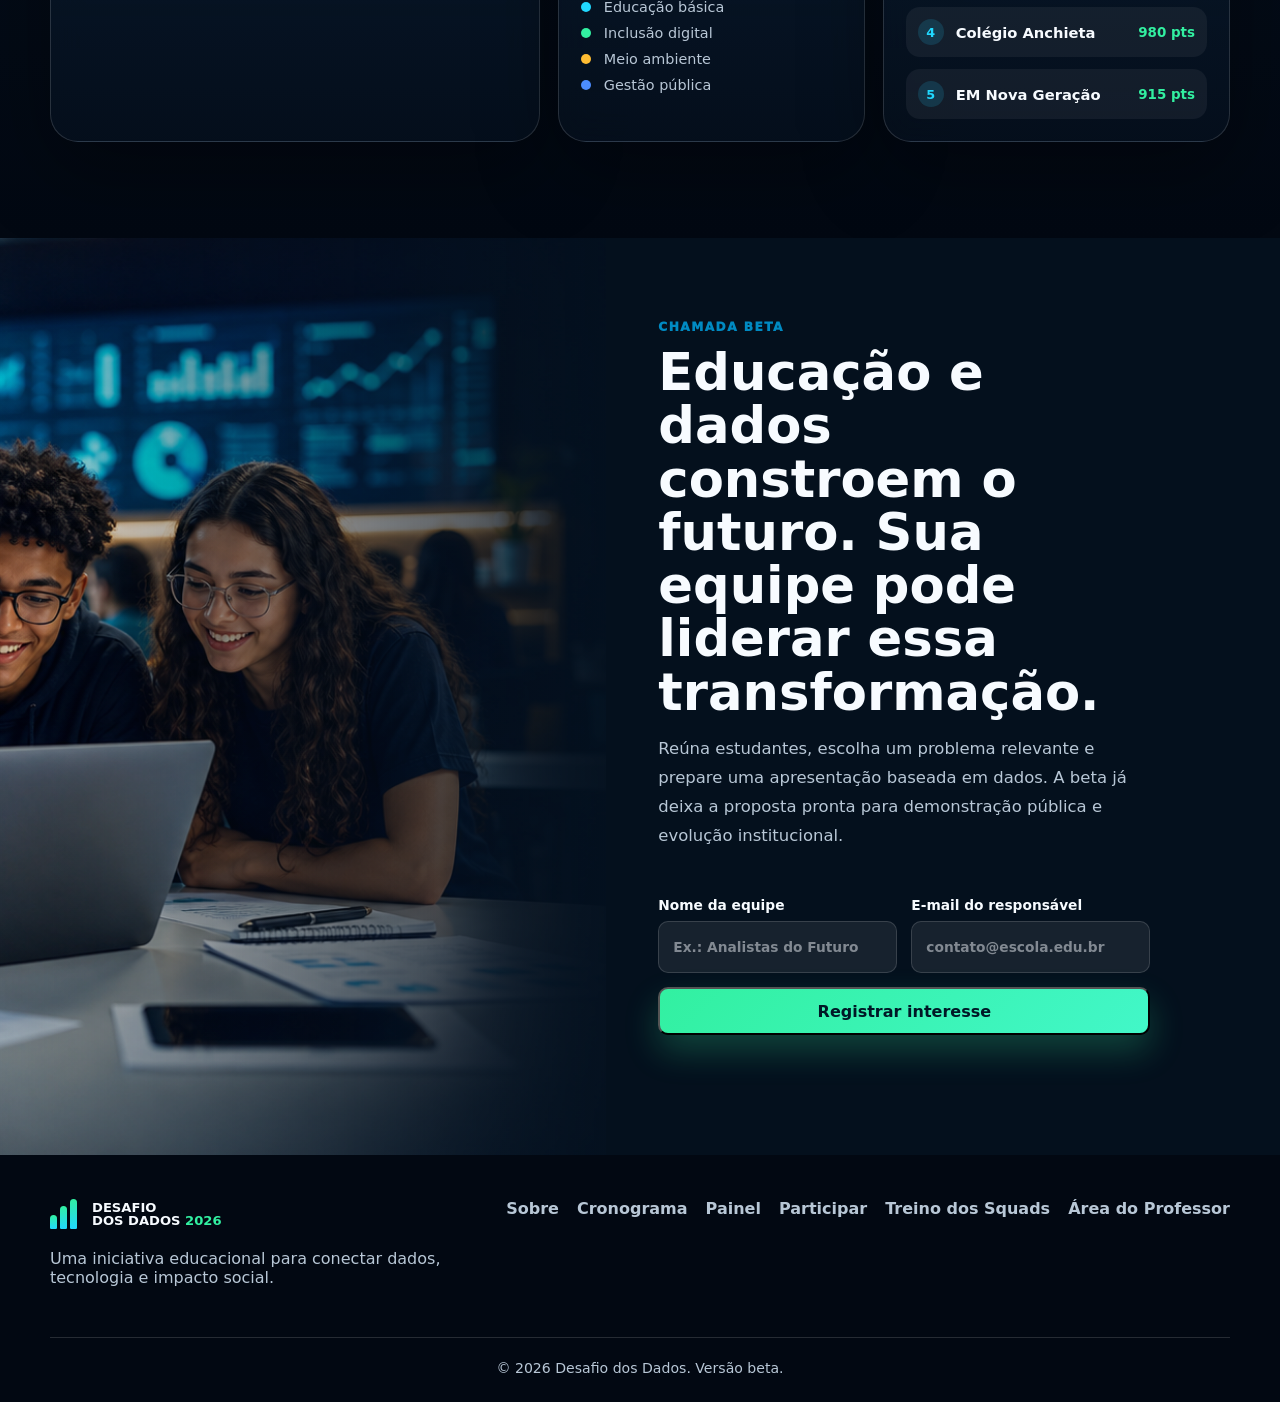
==== commit d073c802: "feat(simulado): implement dark theme, teacher mode, question timer, ranks, confetti, and multi-forma" ====
--- a/index.html
+++ b/index.html
@@ -42,6 +42,7 @@
         <a href="orientacao.html">Área do Professor</a>
       </nav>
 
+      <button class="theme-toggle-btn" aria-label="Alternar tema" type="button">🌙</button>
       <a class="header-action" href="simulado.html">Entrar no Treino 🚀</a>
     </header>
 
--- a/css/style.css
+++ b/css/style.css
@@ -2387,4 +2387,109 @@
   transform: scale(1.08);
 }
 
-
+/* ============================================================
+   DARK THEME VARIABLES OVERRIDE
+   ============================================================ */
+[data-theme="dark"] {
+  --bg: #030811;
+  --bg-strong: #010408;
+  --surface: #0b1420;
+  --surface-soft: #050a11;
+  --surface-dark: rgba(11, 20, 32, 0.85);
+  --line: rgba(255, 255, 255, 0.08);
+  --line-dark: rgba(255, 255, 255, 0.12);
+  --text: #e2f0fd;
+  --text-soft: #a0b2c6;
+  --text-inverse: #ffffff;
+  --muted-inverse: #8fa0b5;
+  --shadow: 0 24px 70px rgba(0, 0, 0, 0.45);
+  color-scheme: dark;
+}
+
+[data-theme="dark"] body {
+  background: var(--surface-soft);
+  color: var(--text);
+}
+
+[data-theme="dark"] .section-light {
+  background: var(--surface-soft);
+}
+
+[data-theme="dark"] .glass-panel {
+  background: var(--surface);
+  border-color: var(--line);
+}
+
+[data-theme="dark"] .brand-mark span {
+  background-color: var(--cyan);
+}
+
+[data-theme="dark"] .option-item.selected {
+  background: rgba(33, 216, 255, 0.1) !important;
+  border-color: var(--cyan) !important;
+}
+
+[data-theme="dark"] .sidebar-q-btn {
+  background: rgba(255, 255, 255, 0.04);
+}
+
+[data-theme="dark"] .sidebar-q-btn:hover {
+  background: rgba(255, 255, 255, 0.08);
+  color: var(--text);
+}
+
+[data-theme="dark"] input,
+[data-theme="dark"] select,
+[data-theme="dark"] textarea {
+  background: rgba(255, 255, 255, 0.04);
+  color: var(--text);
+  border-color: var(--line);
+}
+
+.theme-toggle-btn {
+  background: transparent;
+  border: none;
+  cursor: pointer;
+  font-size: 1.25rem;
+  color: inherit;
+  padding: 8px;
+  display: inline-flex;
+  align-items: center;
+  justify-content: center;
+  margin-right: 12px;
+  transition: transform 200ms ease;
+}
+
+.theme-toggle-btn:hover {
+  transform: scale(1.15);
+}
+
+@media (max-width: 1020px) {
+  .theme-toggle-btn {
+    margin-right: 0;
+    margin-bottom: 12px;
+  }
+}
+
+/* ============================================================
+   Modo Projeção (Aula do Professor)
+   ============================================================ */
+.projection-mode .q-title {
+  font-size: 2.2rem !important;
+  line-height: 1.3 !important;
+}
+.projection-mode .q-enunciado-block p,
+.projection-mode .q-question-block p {
+  font-size: 1.25rem !important;
+  line-height: 1.6 !important;
+}
+.projection-mode .option-item {
+  font-size: 1.2rem !important;
+  padding: 18px !important;
+}
+.projection-mode .teacher-panel,
+.projection-mode .concept-panel {
+  font-size: 1.15rem !important;
+}
+
+
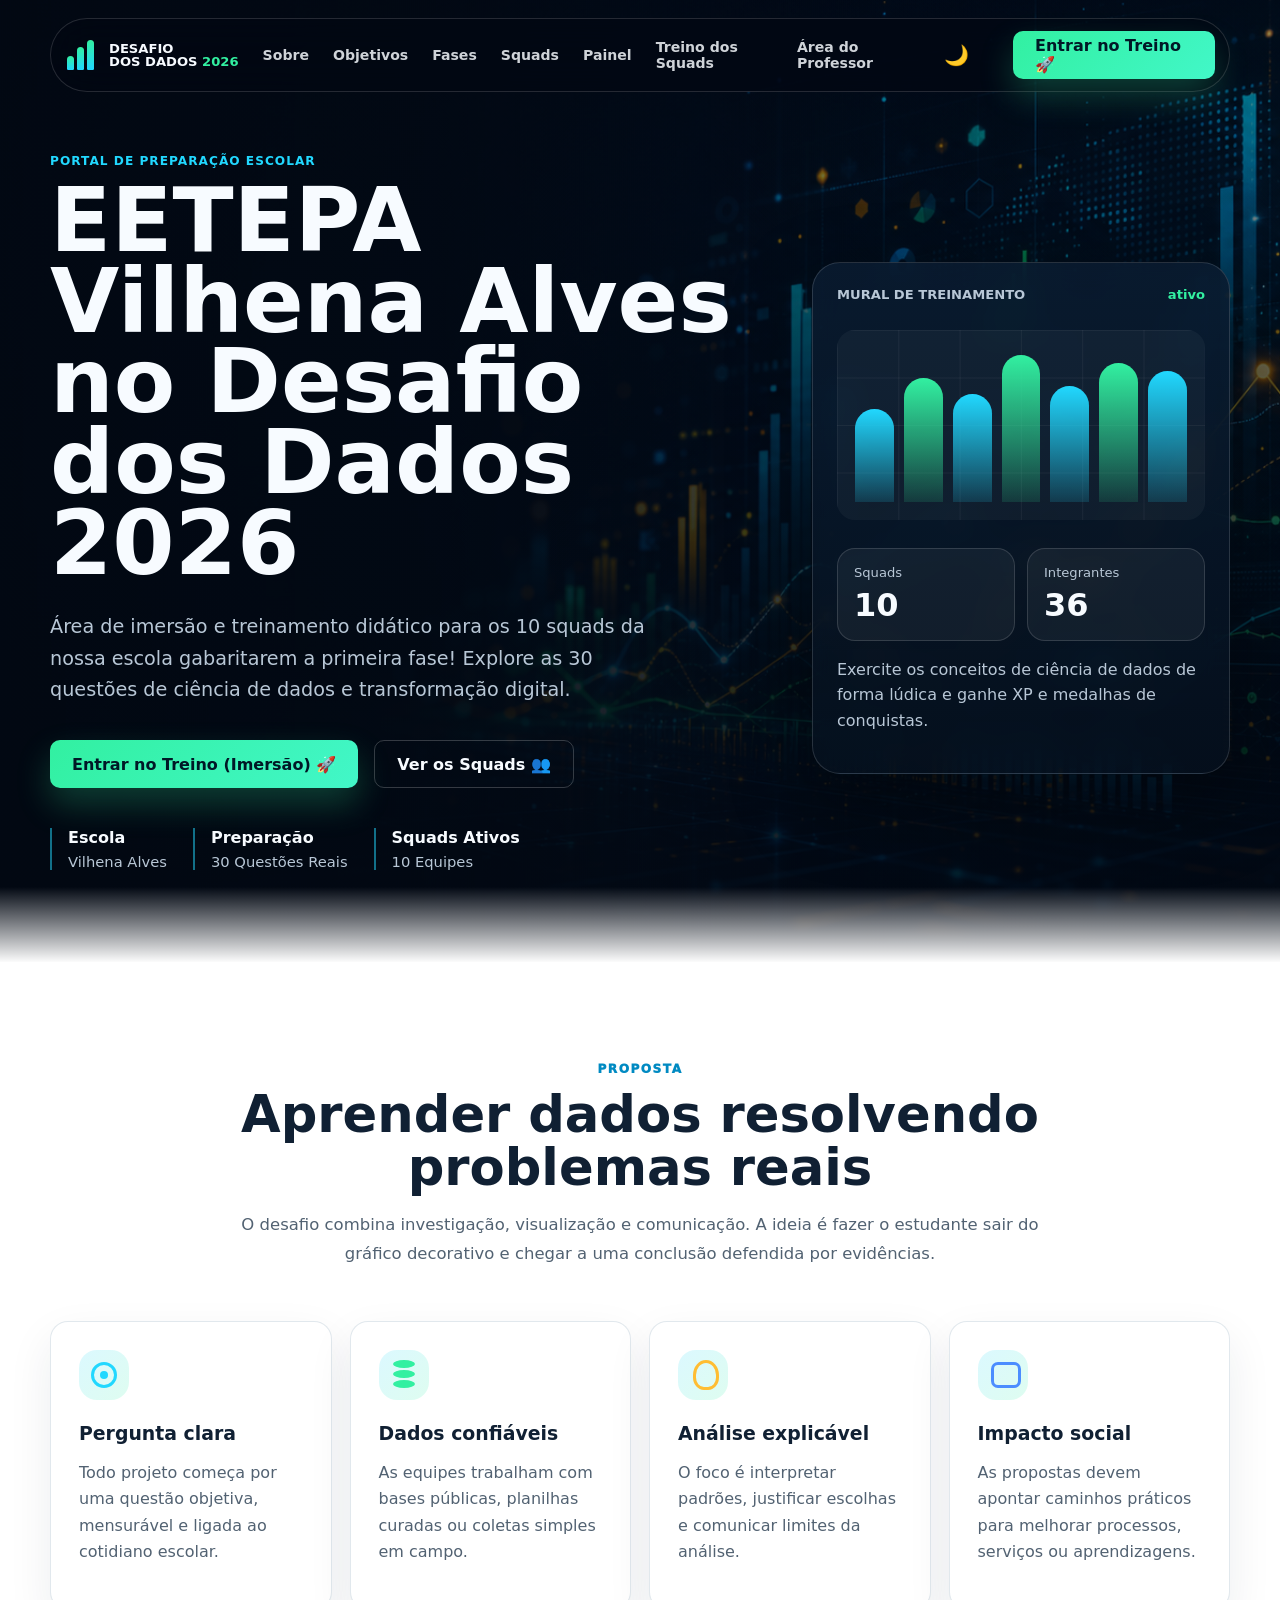
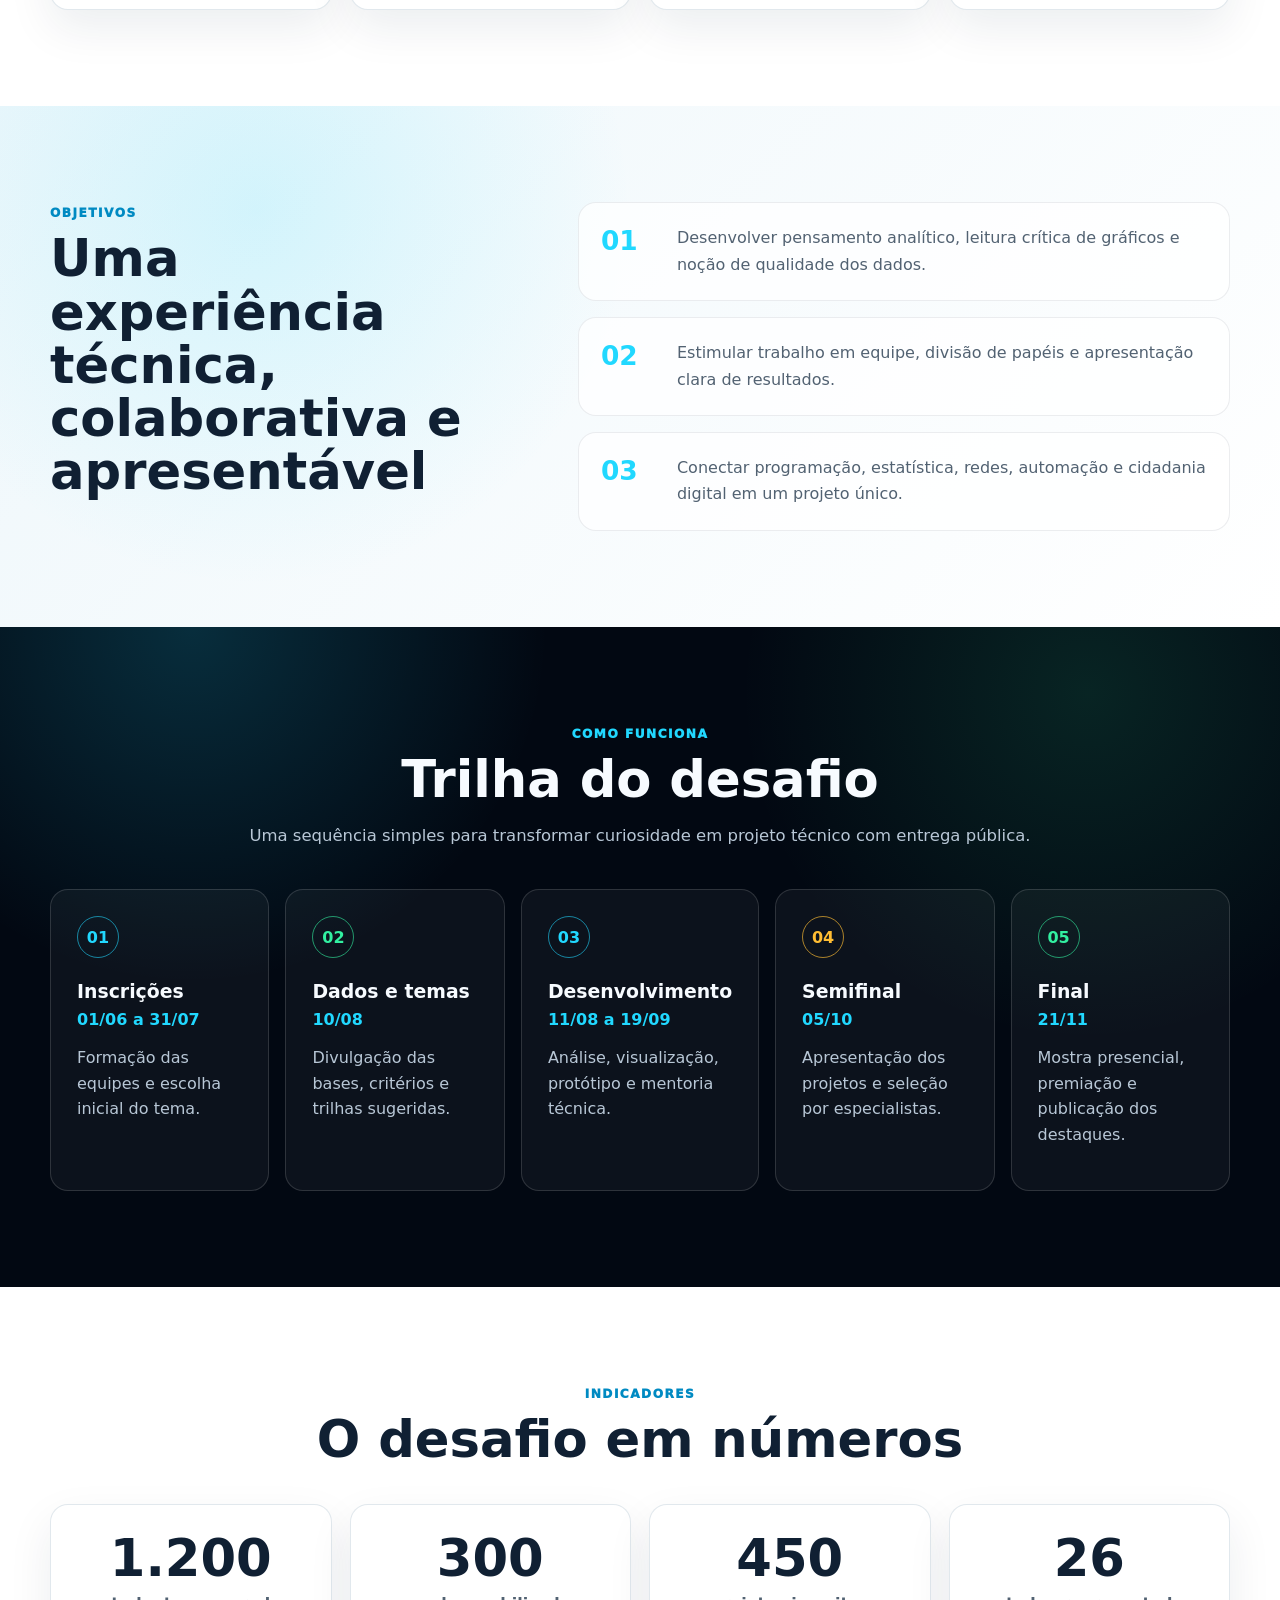
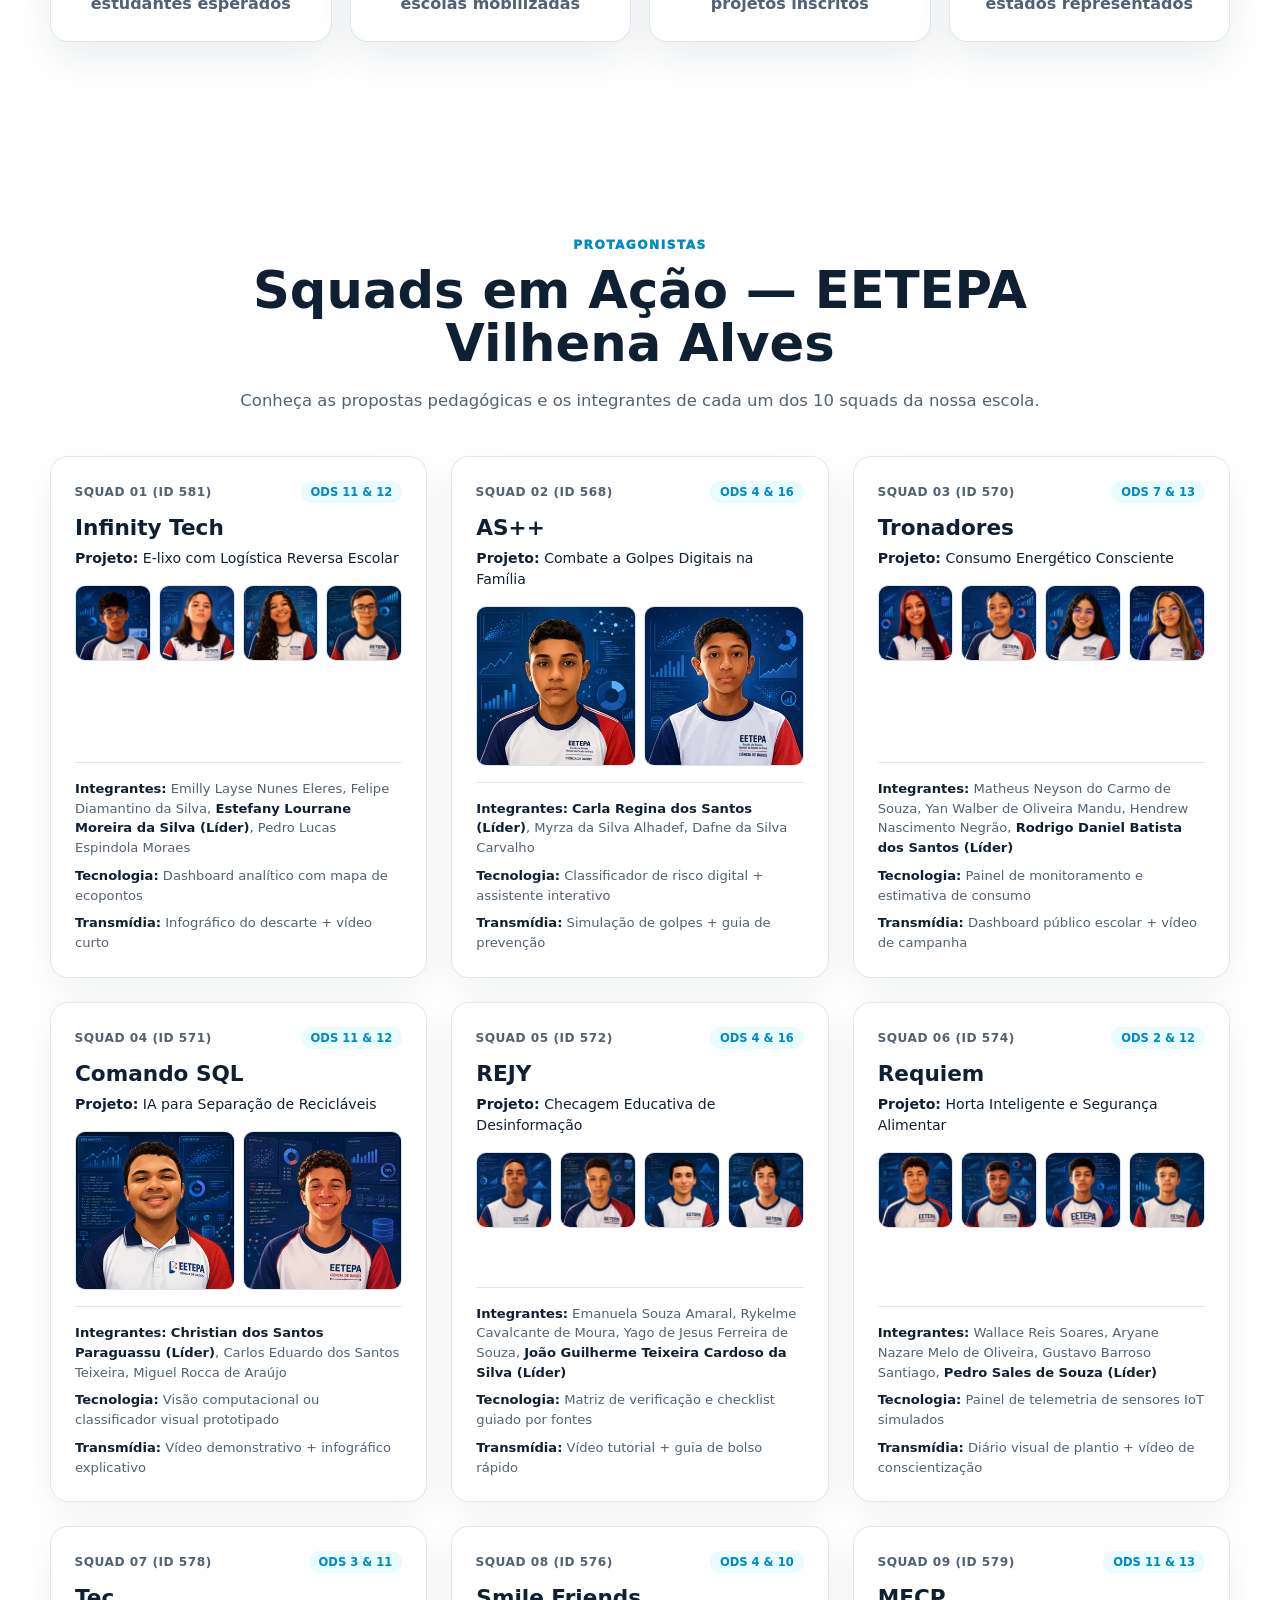
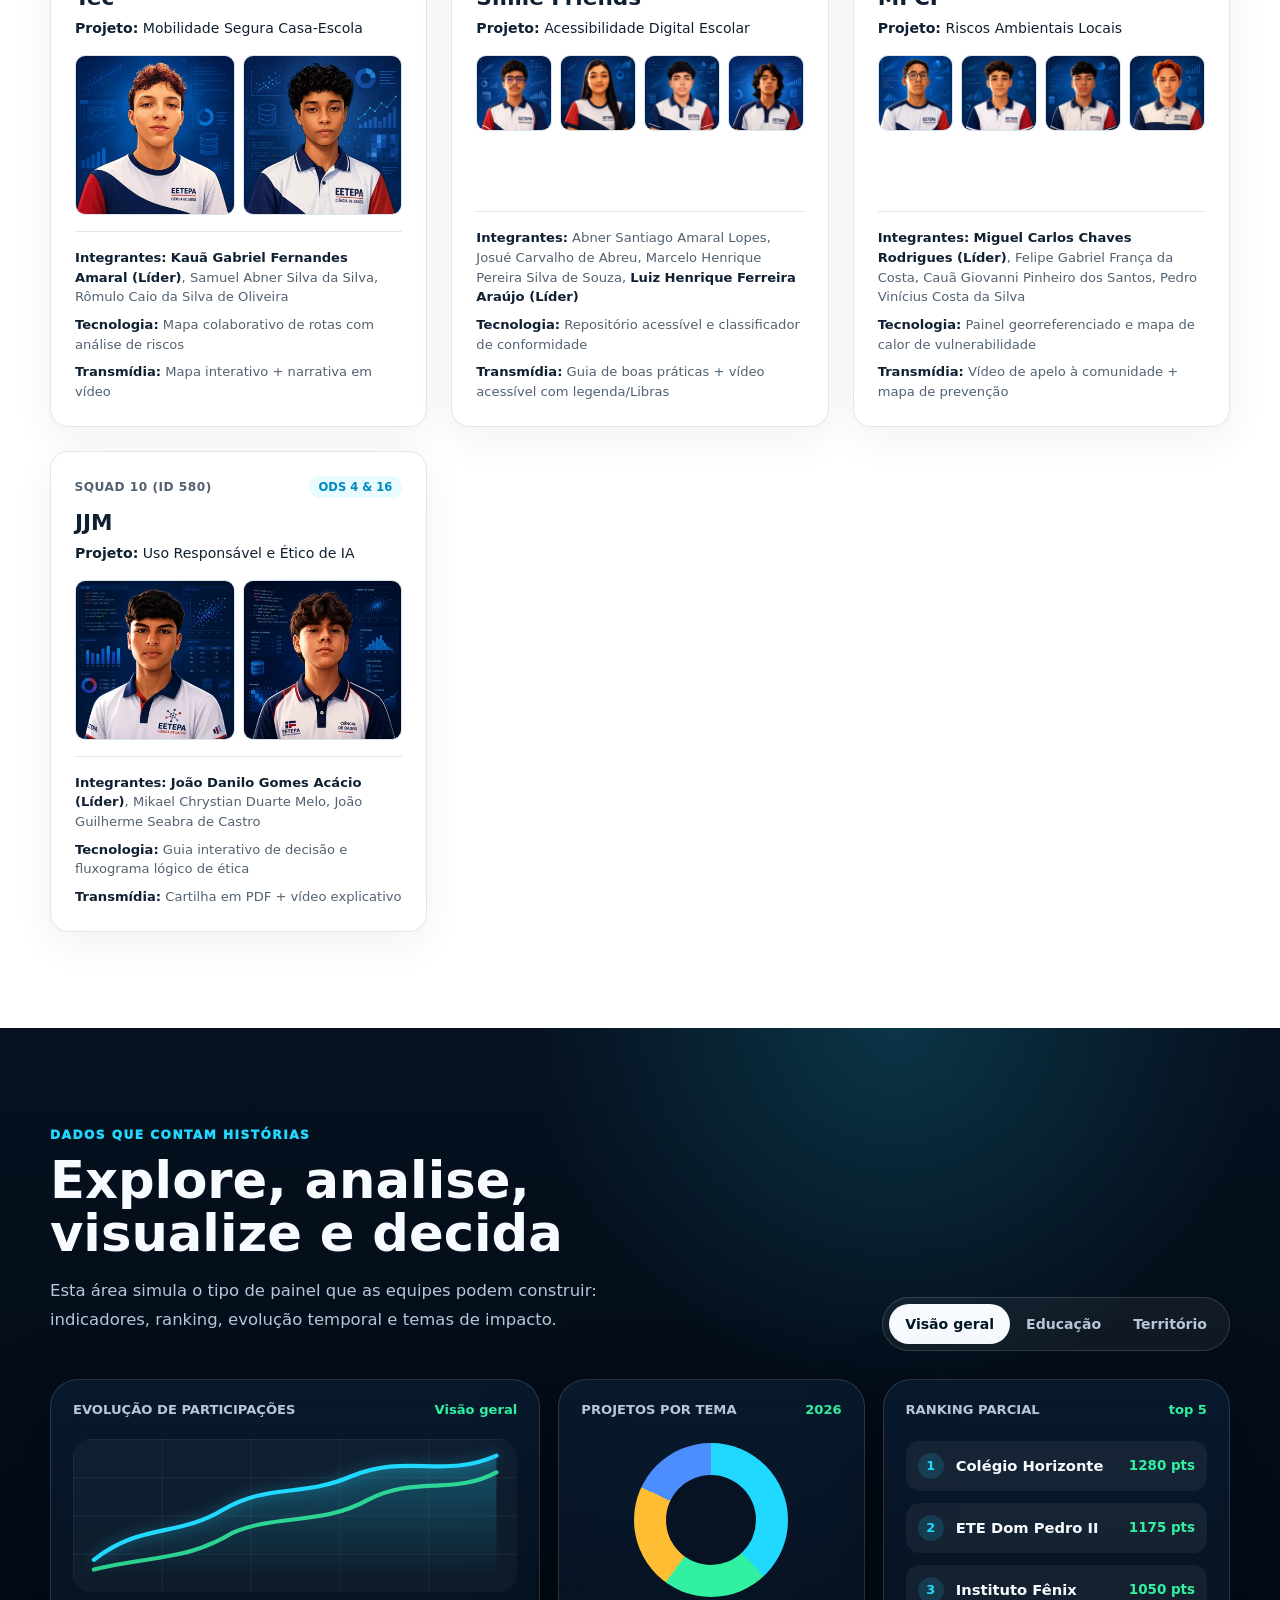
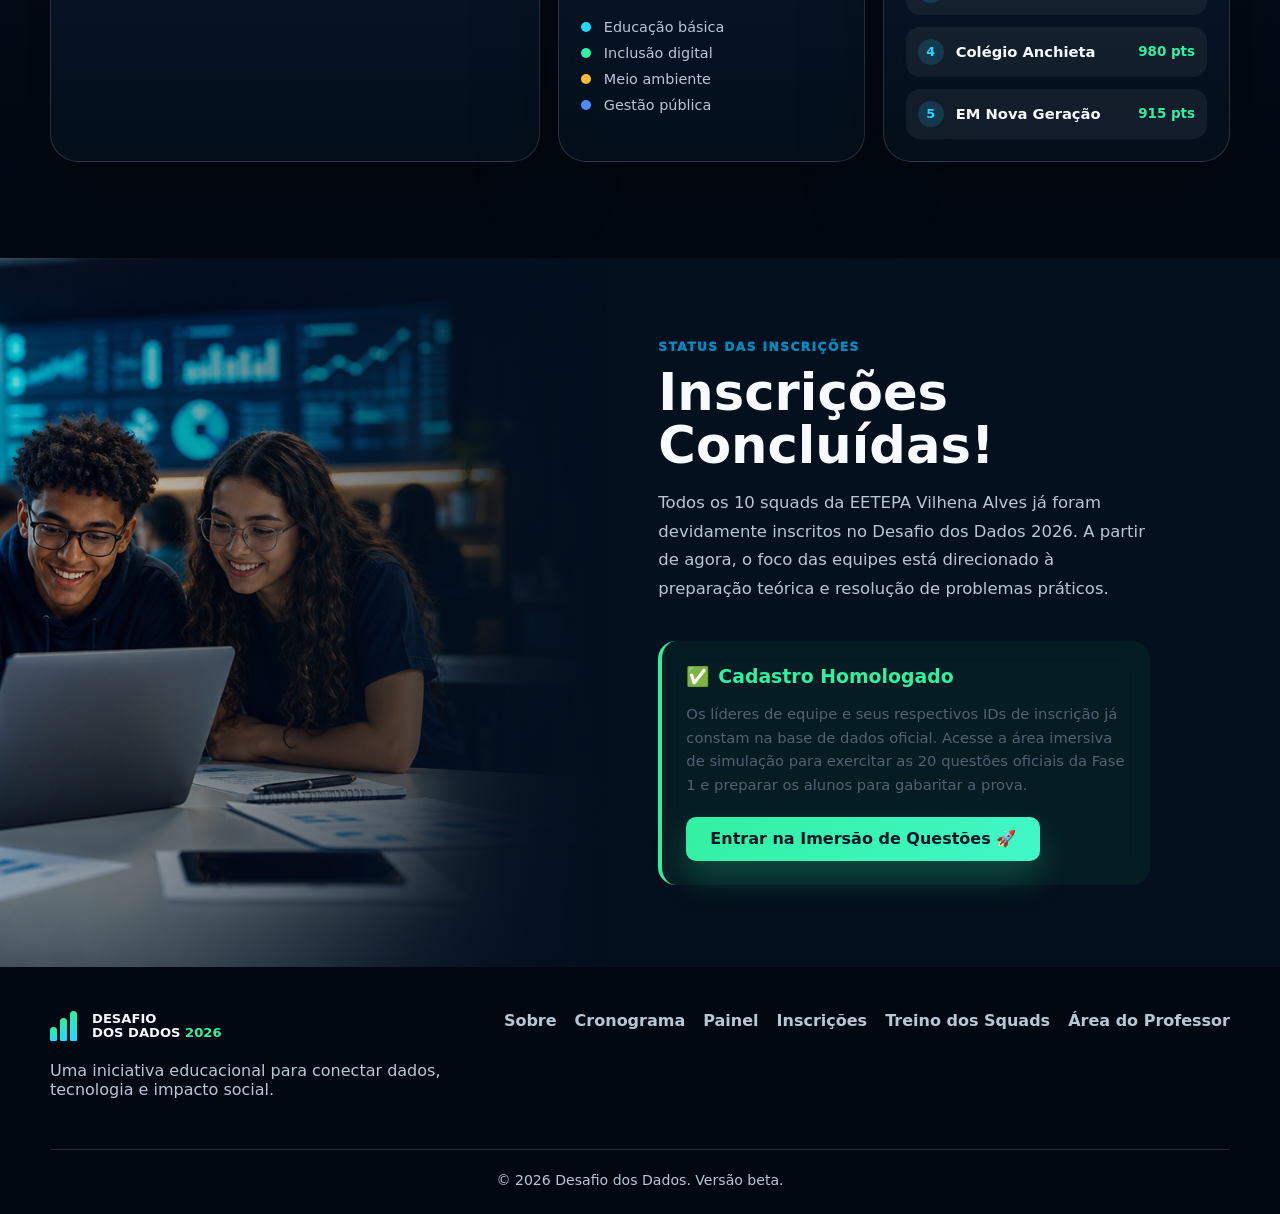
==== commit b7d95204: "feat: highlight squad leaders and IDs, remove registration forms and interest flow" ====
--- a/index.html
+++ b/index.html
@@ -257,7 +257,7 @@
               <img src="assets/alunos/aluno_4.webp" alt="Ilustração do Squad 01 - Infinity Tech" />
             </div>
             <div class="squad-acao-details">
-              <p><strong>Integrantes:</strong> Emilly Layse Nunes Eleres, Felipe Diamantino da Silva, Estefany Lourrane Moreira da Silva, Pedro Lucas Espindola Moraes</p>
+              <p><strong>Integrantes:</strong> Emilly Layse Nunes Eleres, Felipe Diamantino da Silva, <strong>Estefany Lourrane Moreira da Silva (Líder)</strong>, Pedro Lucas Espindola Moraes</p>
               <p><strong>Tecnologia:</strong> Dashboard analítico com mapa de ecopontos</p>
               <p><strong>Transmídia:</strong> Infográfico do descarte + vídeo curto</p>
             </div>
@@ -276,7 +276,7 @@
               <img src="assets/alunos/aluno_6.webp" alt="Ilustração do Squad 02 - AS++" />
             </div>
             <div class="squad-acao-details">
-              <p><strong>Integrantes:</strong> Carla Regina dos Santos, Myrza da Silva Alhadef, Dafne da Silva Carvalho</p>
+              <p><strong>Integrantes:</strong> <strong>Carla Regina dos Santos (Líder)</strong>, Myrza da Silva Alhadef, Dafne da Silva Carvalho</p>
               <p><strong>Tecnologia:</strong> Classificador de risco digital + assistente interativo</p>
               <p><strong>Transmídia:</strong> Simulação de golpes + guia de prevenção</p>
             </div>
@@ -297,7 +297,7 @@
               <img src="assets/alunos/aluno_10.webp" alt="Ilustração do Squad 03 - Tronadores" />
             </div>
             <div class="squad-acao-details">
-              <p><strong>Integrantes:</strong> Matheus Neyson do Carmo de Souza, Yan Walber de Oliveira Mandu, Hendrew Nascimento Negrão, Rodrigo Daniel Batista dos Santos</p>
+              <p><strong>Integrantes:</strong> Matheus Neyson do Carmo de Souza, Yan Walber de Oliveira Mandu, Hendrew Nascimento Negrão, <strong>Rodrigo Daniel Batista dos Santos (Líder)</strong></p>
               <p><strong>Tecnologia:</strong> Painel de monitoramento e estimativa de consumo</p>
               <p><strong>Transmídia:</strong> Dashboard público escolar + vídeo de campanha</p>
             </div>
@@ -316,7 +316,7 @@
               <img src="assets/alunos/aluno_12.webp" alt="Ilustração do Squad 04 - Comando SQL" />
             </div>
             <div class="squad-acao-details">
-              <p><strong>Integrantes:</strong> Christian dos Santos Paraguassu, Carlos Eduardo dos Santos Teixeira, Miguel Rocca de Araújo</p>
+              <p><strong>Integrantes:</strong> <strong>Christian dos Santos Paraguassu (Líder)</strong>, Carlos Eduardo dos Santos Teixeira, Miguel Rocca de Araújo</p>
               <p><strong>Tecnologia:</strong> Visão computacional ou classificador visual prototipado</p>
               <p><strong>Transmídia:</strong> Vídeo demonstrativo + infográfico explicativo</p>
             </div>
@@ -337,7 +337,7 @@
               <img src="assets/alunos/aluno_16.webp" alt="Ilustração do Squad 05 - REJY" />
             </div>
             <div class="squad-acao-details">
-              <p><strong>Integrantes:</strong> Emanuela Souza Amaral, Rykelme Cavalcante de Moura, Yago de Jesus Ferreira de Souza, João Guilherme Teixeira Cardoso da Silva</p>
+              <p><strong>Integrantes:</strong> Emanuela Souza Amaral, Rykelme Cavalcante de Moura, Yago de Jesus Ferreira de Souza, <strong>João Guilherme Teixeira Cardoso da Silva (Líder)</strong></p>
               <p><strong>Tecnologia:</strong> Matriz de verificação e checklist guiado por fontes</p>
               <p><strong>Transmídia:</strong> Vídeo tutorial + guia de bolso rápido</p>
             </div>
@@ -358,7 +358,7 @@
               <img src="assets/alunos/aluno_20.webp" alt="Ilustração do Squad 06 - Requiem" />
             </div>
             <div class="squad-acao-details">
-              <p><strong>Integrantes:</strong> Wallace Reis Soares, Aryane Nazare Melo de Oliveira, Gustavo Barroso Santiago, Pedro Sales de Souza</p>
+              <p><strong>Integrantes:</strong> Wallace Reis Soares, Aryane Nazare Melo de Oliveira, Gustavo Barroso Santiago, <strong>Pedro Sales de Souza (Líder)</strong></p>
               <p><strong>Tecnologia:</strong> Painel de telemetria de sensores IoT simulados</p>
               <p><strong>Transmídia:</strong> Diário visual de plantio + vídeo de conscientização</p>
             </div>
@@ -377,7 +377,7 @@
               <img src="assets/alunos/aluno_22.webp" alt="Ilustração do Squad 07 - Tec" />
             </div>
             <div class="squad-acao-details">
-              <p><strong>Integrantes:</strong> Kauã Gabriel Fernandes Amaral, Samuel Abner Silva da Silva, Rômulo Caio da Silva de Oliveira</p>
+              <p><strong>Integrantes:</strong> <strong>Kauã Gabriel Fernandes Amaral (Líder)</strong>, Samuel Abner Silva da Silva, Rômulo Caio da Silva de Oliveira</p>
               <p><strong>Tecnologia:</strong> Mapa colaborativo de rotas com análise de riscos</p>
               <p><strong>Transmídia:</strong> Mapa interativo + narrativa em vídeo</p>
             </div>
@@ -398,7 +398,7 @@
               <img src="assets/alunos/aluno_26.webp" alt="Ilustração do Squad 08 - Smile Friends" />
             </div>
             <div class="squad-acao-details">
-              <p><strong>Integrantes:</strong> Abner Santiago Amaral Lopes, Josué Carvalho de Abreu, Marcelo Henrique Pereira Silva de Souza, Luiz Henrique Ferreira Araújo</p>
+              <p><strong>Integrantes:</strong> Abner Santiago Amaral Lopes, Josué Carvalho de Abreu, Marcelo Henrique Pereira Silva de Souza, <strong>Luiz Henrique Ferreira Araújo (Líder)</strong></p>
               <p><strong>Tecnologia:</strong> Repositório acessível e classificador de conformidade</p>
               <p><strong>Transmídia:</strong> Guia de boas práticas + vídeo acessível com legenda/Libras</p>
             </div>
@@ -419,7 +419,7 @@
               <img src="assets/alunos/aluno_30.webp" alt="Ilustração do Squad 09 - MFCP" />
             </div>
             <div class="squad-acao-details">
-              <p><strong>Integrantes:</strong> Miguel Carlos Chaves Rodrigues, Felipe Gabriel França da Costa, Cauã Giovanni Pinheiro dos Santos, Pedro Vinícius Costa da Silva</p>
+              <p><strong>Integrantes:</strong> <strong>Miguel Carlos Chaves Rodrigues (Líder)</strong>, Felipe Gabriel França da Costa, Cauã Giovanni Pinheiro dos Santos, Pedro Vinícius Costa da Silva</p>
               <p><strong>Tecnologia:</strong> Painel georreferenciado e mapa de calor de vulnerabilidade</p>
               <p><strong>Transmídia:</strong> Vídeo de apelo à comunidade + mapa de prevenção</p>
             </div>
@@ -438,7 +438,7 @@
               <img src="assets/alunos/aluno_32.webp" alt="Ilustração do Squad 10 - JJM" />
             </div>
             <div class="squad-acao-details">
-              <p><strong>Integrantes:</strong> João Danilo Gomes Acácio, Mikael Chrystian Duarte Melo, João Guilherme Seabra de Castro</p>
+              <p><strong>Integrantes:</strong> <strong>João Danilo Gomes Acácio (Líder)</strong>, Mikael Chrystian Duarte Melo, João Guilherme Seabra de Castro</p>
               <p><strong>Tecnologia:</strong> Guia interativo de decisão e fluxograma lógico de ética</p>
               <p><strong>Transmídia:</strong> Cartilha em PDF + vídeo explicativo</p>
             </div>
@@ -520,26 +520,21 @@
       <section class="section cta-section" id="participar" aria-labelledby="participar-title">
         <div class="cta-image" aria-hidden="true"></div>
         <div class="cta-content">
-          <span class="section-label">Chamada beta</span>
-          <h2 id="participar-title">Educação e dados constroem o futuro. Sua equipe pode liderar essa transformação.</h2>
+          <span class="section-label">Status das Inscrições</span>
+          <h2 id="participar-title">Inscrições Concluídas!</h2>
           <p>
-            Reúna estudantes, escolha um problema relevante e prepare uma
-            apresentação baseada em dados. A beta já deixa a proposta pronta
-            para demonstração pública e evolução institucional.
+            Todos os 10 squads da EETEPA Vilhena Alves já foram devidamente inscritos no Desafio dos Dados 2026. A partir de agora, o foco das equipes está direcionado à preparação teórica e resolução de problemas práticos.
           </p>
 
-          <form class="interest-form" aria-label="Formulário de interesse" data-interest-form>
-            <label>
-              Nome da equipe
-              <input type="text" name="equipe" placeholder="Ex.: Analistas do Futuro" required />
-            </label>
-            <label>
-              E-mail do responsável
-              <input type="email" name="email" placeholder="contato@escola.edu.br" required />
-            </label>
-            <button class="btn btn-primary" type="submit">Registrar interesse</button>
-            <p class="form-feedback" data-form-feedback role="status"></p>
-          </form>
+          <div class="registration-completed-card glass-panel" style="padding: 24px; border-left: 4px solid var(--green); text-align: left; background: rgba(50, 240, 161, 0.05); margin-top: 20px;">
+            <h3 style="margin-top: 0; color: var(--green); display: flex; align-items: center; gap: 8px;">
+              <span>✅</span> Cadastro Homologado
+            </h3>
+            <p style="font-size: 0.92rem; line-height: 1.6; margin-bottom: 20px; color: var(--text-soft);">
+              Os líderes de equipe e seus respectivos IDs de inscrição já constam na base de dados oficial. Acesse a área imersiva de simulação para exercitar as 20 questões oficiais da Fase 1 e preparar os alunos para gabaritar a prova.
+            </p>
+            <a class="btn btn-primary" href="simulado.html" style="display: inline-flex; align-items: center; justify-content: center; width: auto; min-height: 44px; padding: 0 24px;">Entrar na Imersão de Questões 🚀</a>
+          </div>
         </div>
       </section>
     </main>
@@ -563,7 +558,7 @@
         <a href="#sobre">Sobre</a>
         <a href="#fases">Cronograma</a>
         <a href="#dados">Painel</a>
-        <a href="#participar">Participar</a>
+        <a href="#participar">Inscrições</a>
         <a href="simulado.html">Treino dos Squads</a>
         <a href="orientacao.html">Área do Professor</a>
       </div>
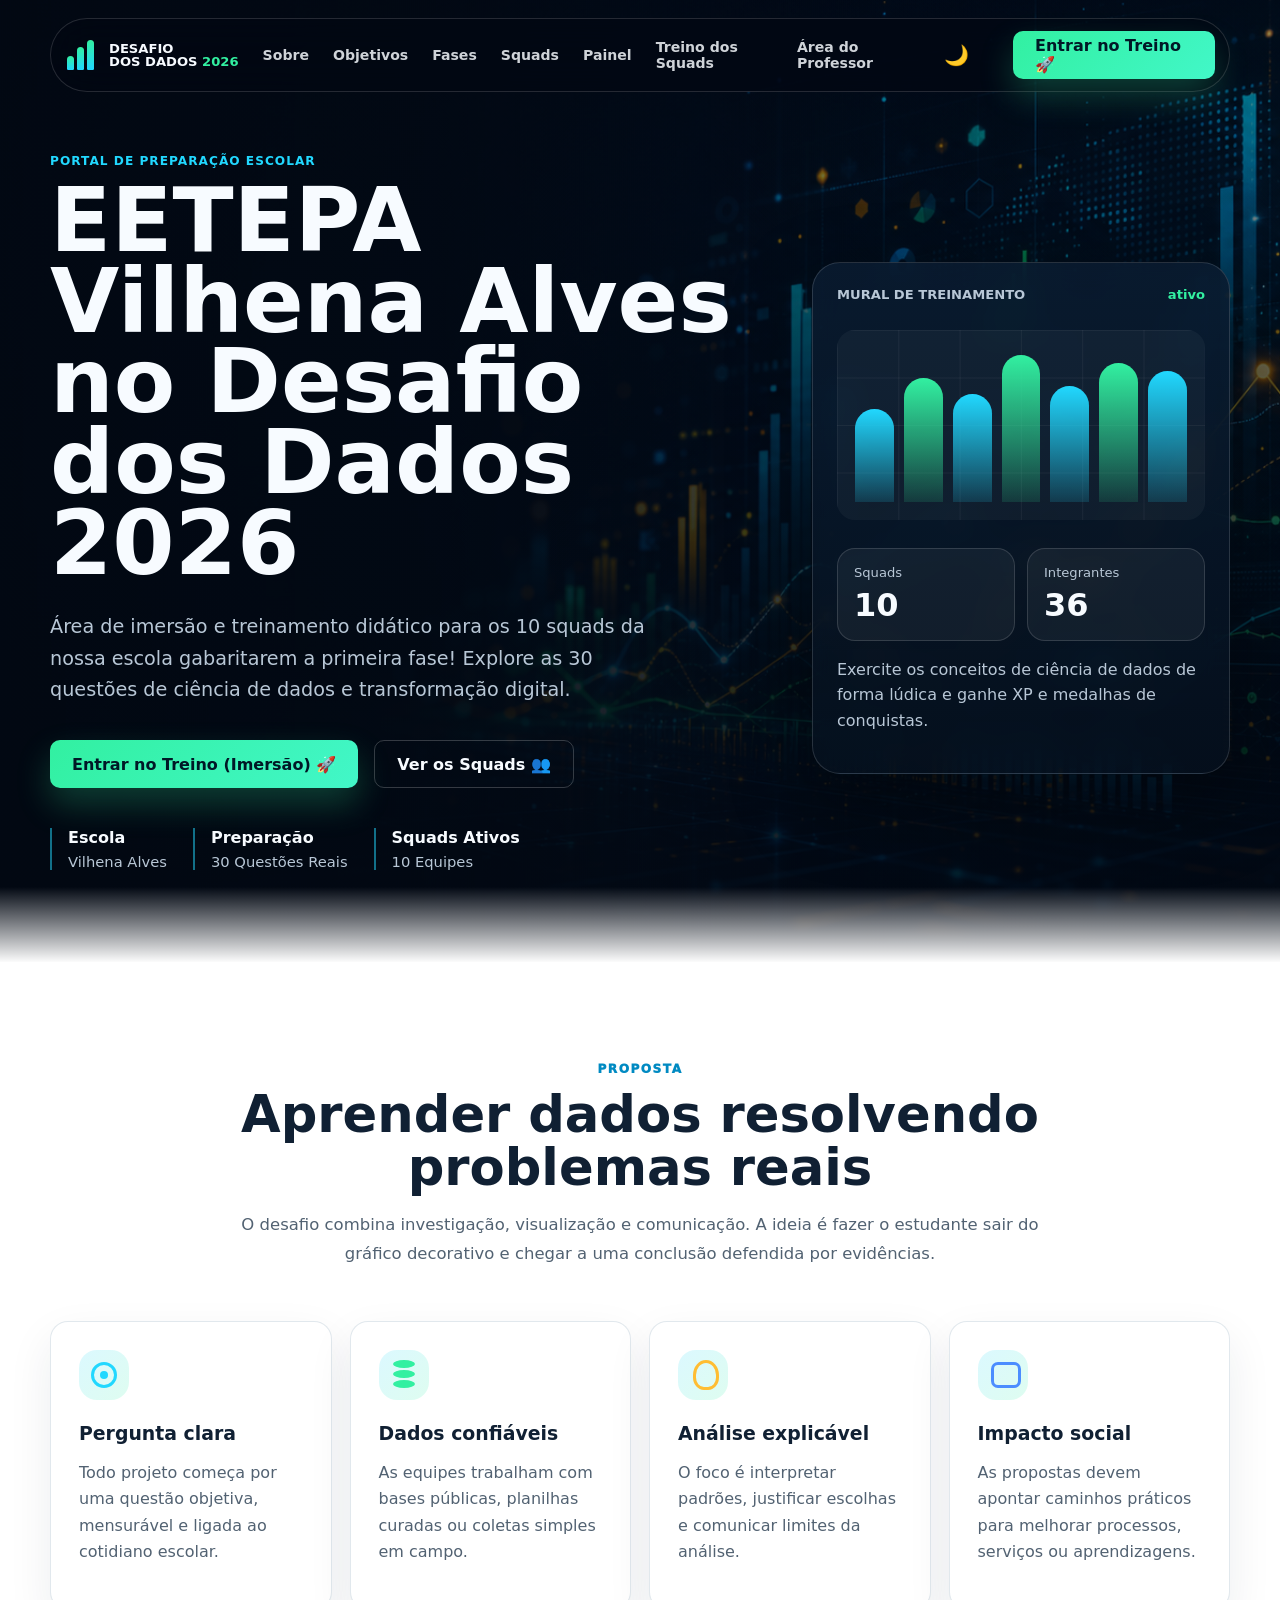
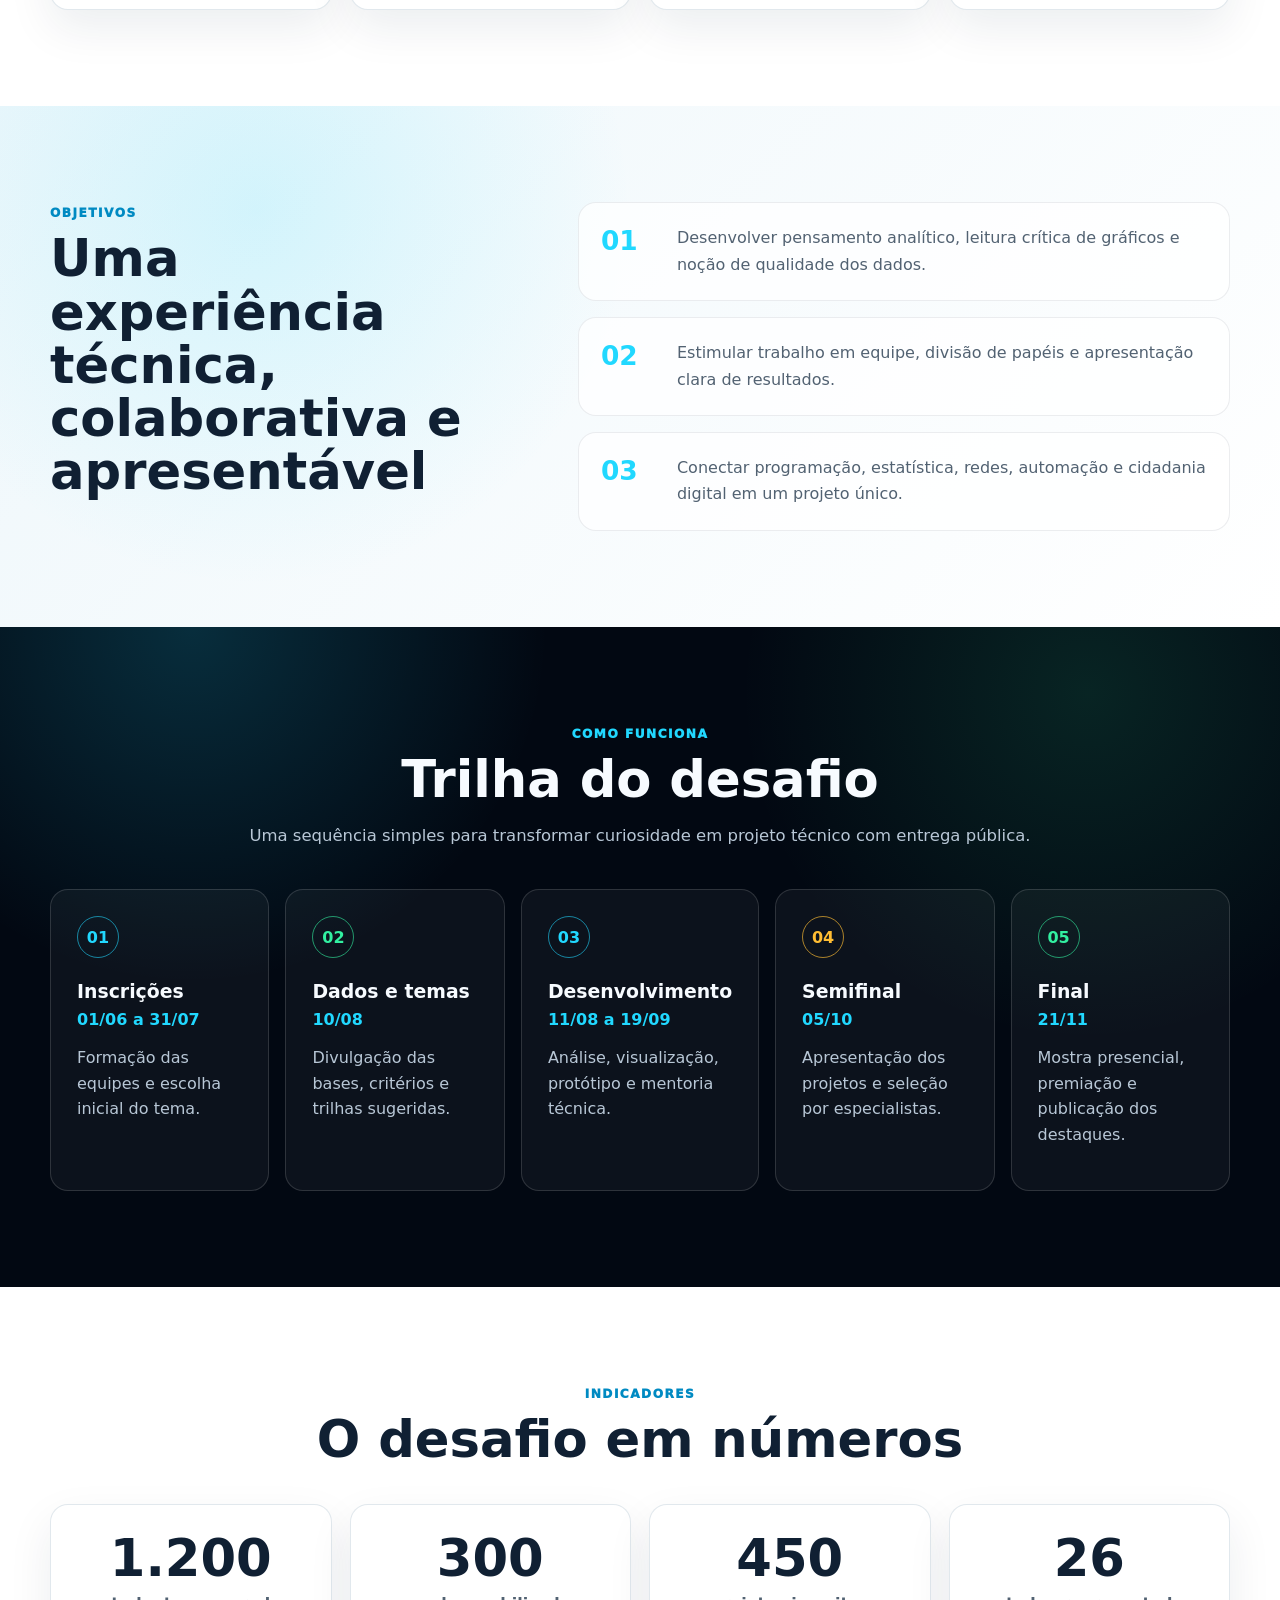
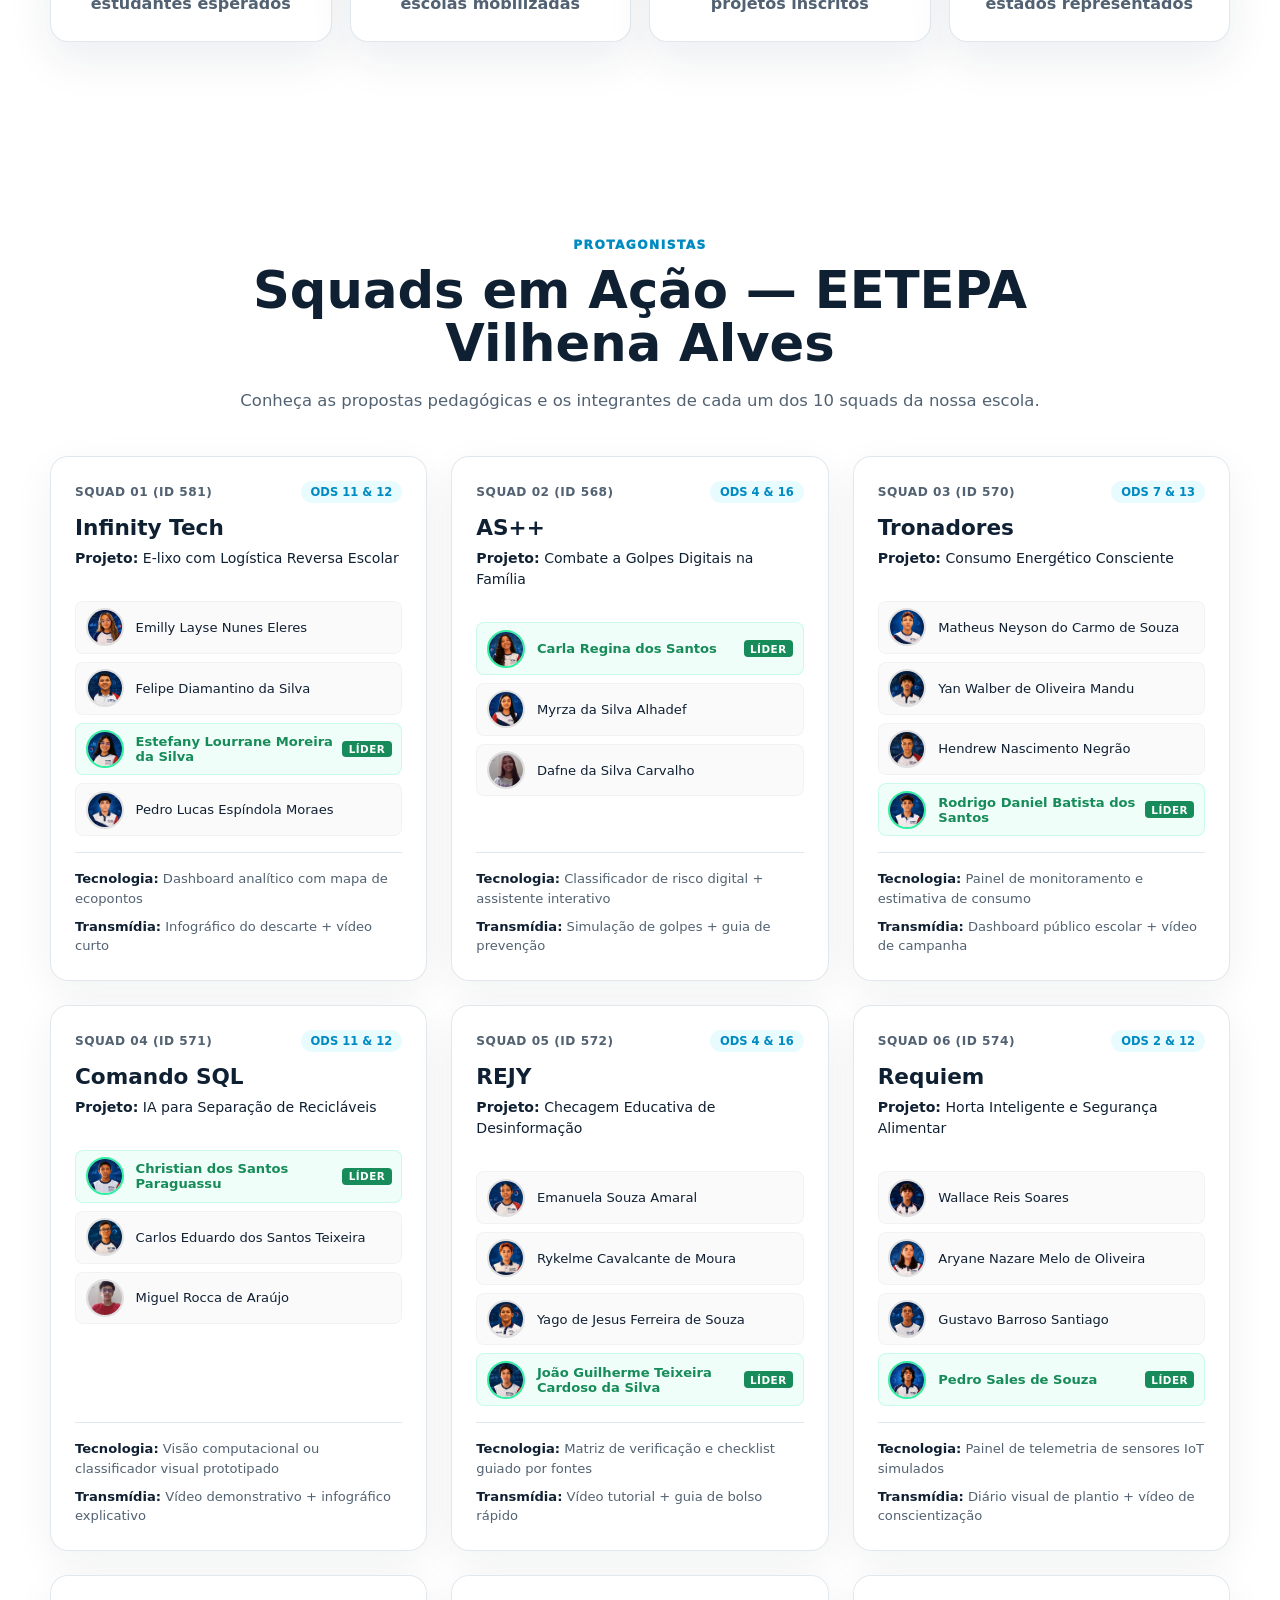
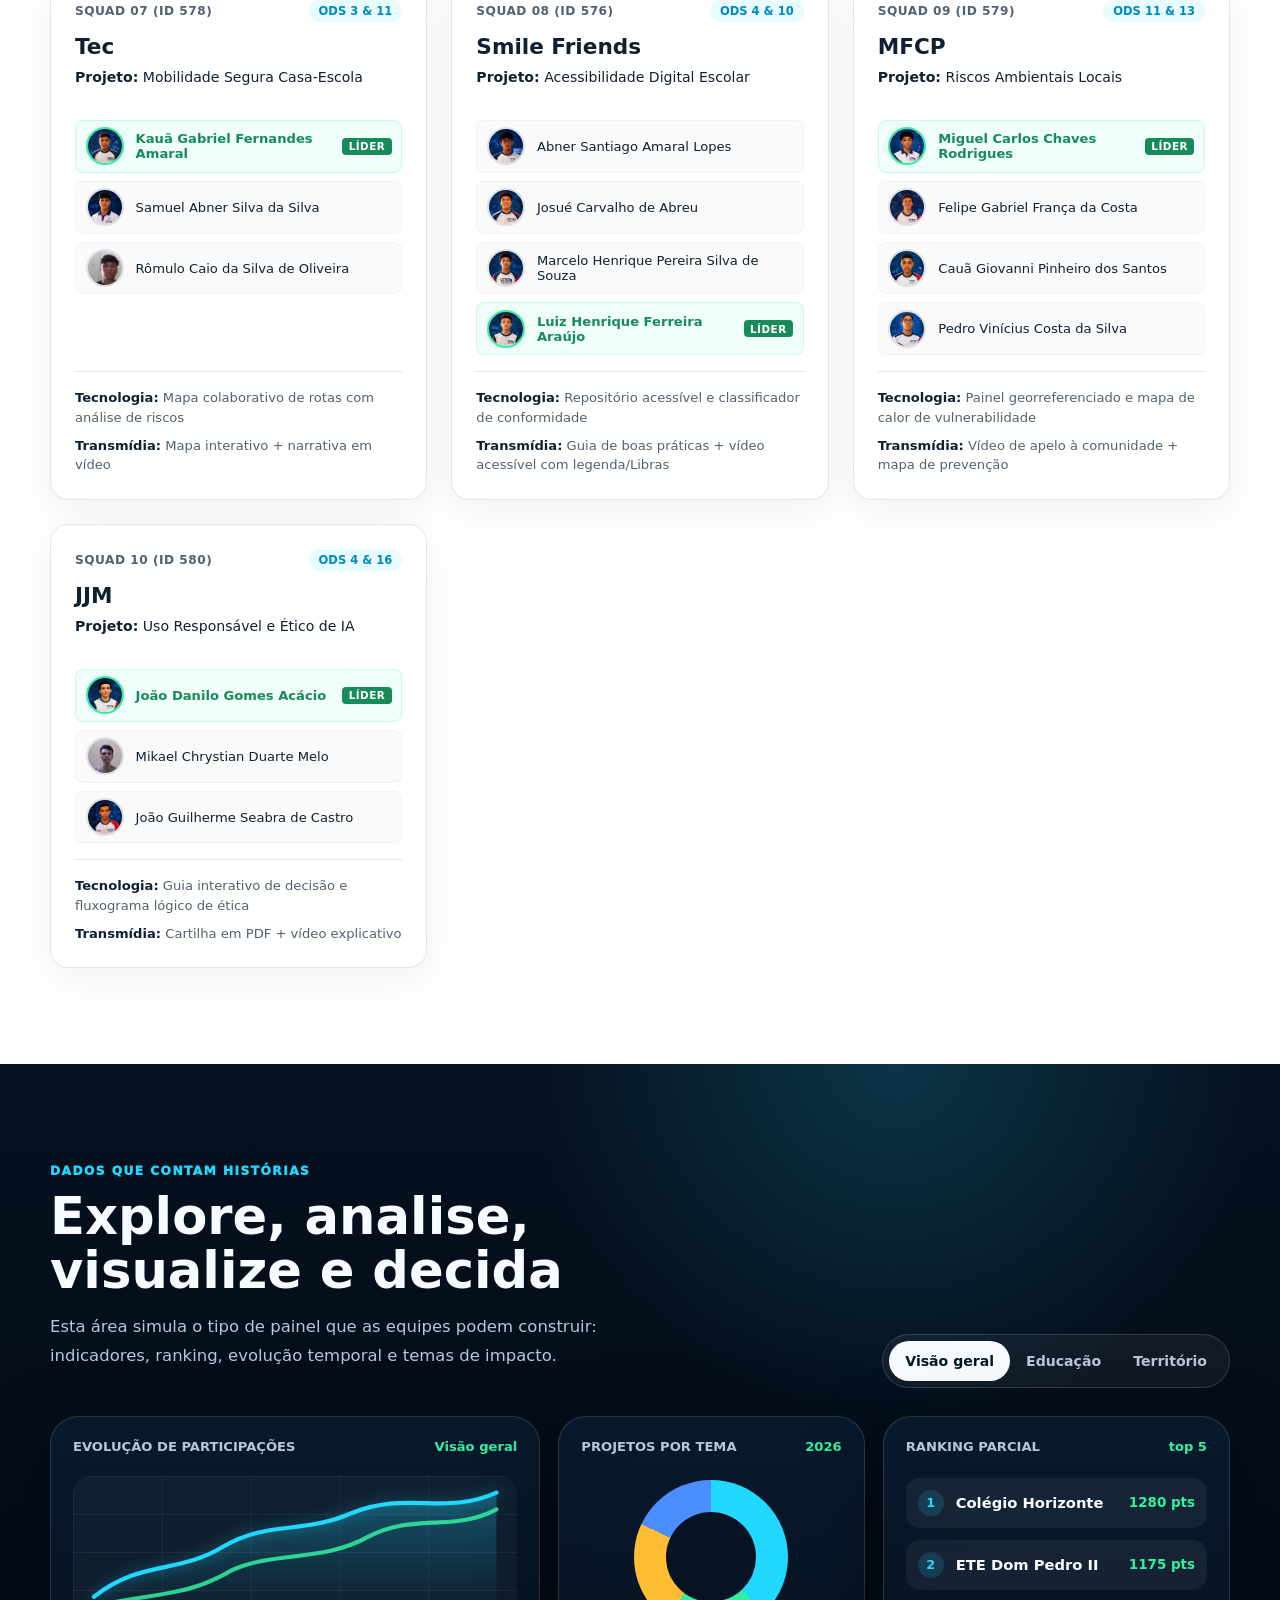
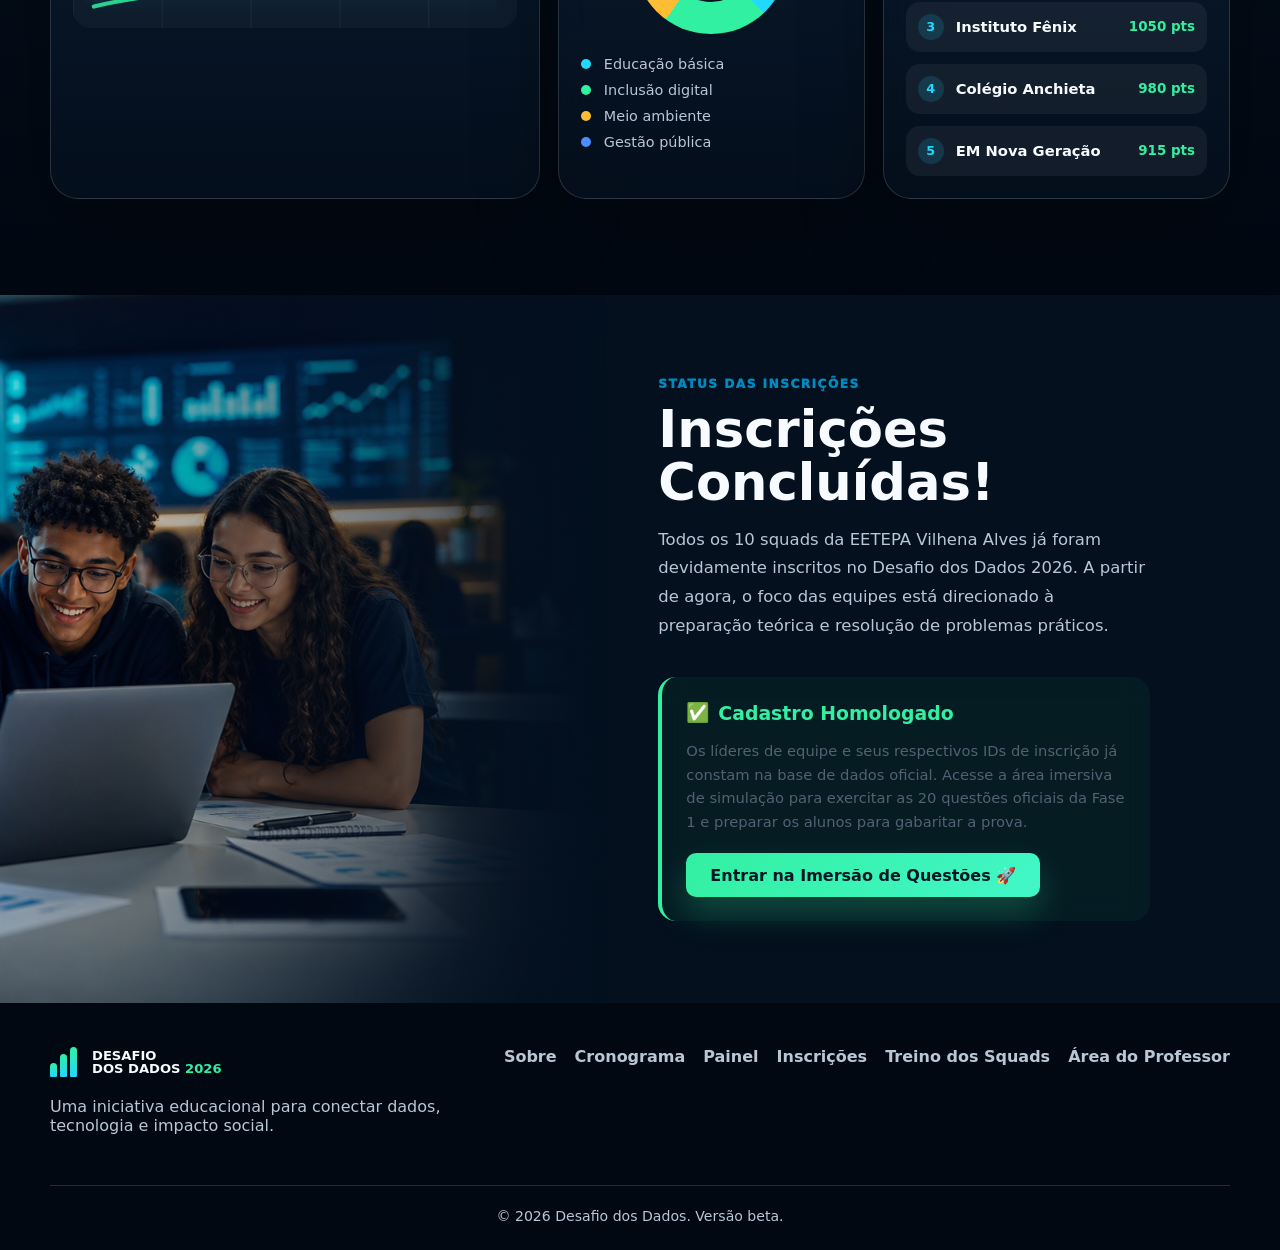
==== commit fc3a99b6: "feat(squads): structure members into list with highlighted leaders and circular avatars, synchronize" ====
--- a/index.html
+++ b/index.html
@@ -250,14 +250,37 @@
             </div>
             <h3>Infinity Tech</h3>
             <p class="squad-acao-project"><strong>Projeto:</strong> E-lixo com Logística Reversa Escolar</p>
-            <div class="squad-acao-gallery">
-              <img src="assets/alunos/aluno_1.webp" alt="Ilustração do Squad 01 - Infinity Tech" />
-              <img src="assets/alunos/aluno_2.webp" alt="Ilustração do Squad 01 - Infinity Tech" />
-              <img src="assets/alunos/aluno_3.webp" alt="Ilustração do Squad 01 - Infinity Tech" />
-              <img src="assets/alunos/aluno_4.webp" alt="Ilustração do Squad 01 - Infinity Tech" />
-            </div>
-            <div class="squad-acao-details">
-              <p><strong>Integrantes:</strong> Emilly Layse Nunes Eleres, Felipe Diamantino da Silva, <strong>Estefany Lourrane Moreira da Silva (Líder)</strong>, Pedro Lucas Espindola Moraes</p>
+            <div class="squad-members-list">
+              <div class="squad-member">
+                <img src="assets/alunos/emilly_layse_nunes_eleres.webp" alt="Emilly Layse Nunes Eleres" class="squad-member-avatar" />
+                <div class="squad-member-info">
+                  <span class="squad-member-name">Emilly Layse Nunes Eleres</span>
+
+                </div>
+              </div>
+              <div class="squad-member">
+                <img src="assets/alunos/felipe_diamantino_da_silva.webp" alt="Felipe Diamantino da Silva" class="squad-member-avatar" />
+                <div class="squad-member-info">
+                  <span class="squad-member-name">Felipe Diamantino da Silva</span>
+
+                </div>
+              </div>
+              <div class="squad-member leader">
+                <img src="assets/alunos/estefany_lourrane_moreira_da_silva.webp" alt="Estefany Lourrane Moreira da Silva" class="squad-member-avatar" />
+                <div class="squad-member-info">
+                  <span class="squad-member-name">Estefany Lourrane Moreira da Silva</span>
+                  <span class="squad-member-badge">Líder</span>
+                </div>
+              </div>
+              <div class="squad-member">
+                <img src="assets/alunos/pedro_lucas_espindola_moraes.webp" alt="Pedro Lucas Espíndola Moraes" class="squad-member-avatar" />
+                <div class="squad-member-info">
+                  <span class="squad-member-name">Pedro Lucas Espíndola Moraes</span>
+
+                </div>
+              </div>
+            </div>
+            <div class="squad-acao-details">
               <p><strong>Tecnologia:</strong> Dashboard analítico com mapa de ecopontos</p>
               <p><strong>Transmídia:</strong> Infográfico do descarte + vídeo curto</p>
             </div>
@@ -271,12 +294,30 @@
             </div>
             <h3>AS++</h3>
             <p class="squad-acao-project"><strong>Projeto:</strong> Combate a Golpes Digitais na Família</p>
-            <div class="squad-acao-gallery cols-2">
-              <img src="assets/alunos/aluno_5.webp" alt="Ilustração do Squad 02 - AS++" />
-              <img src="assets/alunos/aluno_6.webp" alt="Ilustração do Squad 02 - AS++" />
-            </div>
-            <div class="squad-acao-details">
-              <p><strong>Integrantes:</strong> <strong>Carla Regina dos Santos (Líder)</strong>, Myrza da Silva Alhadef, Dafne da Silva Carvalho</p>
+            <div class="squad-members-list">
+              <div class="squad-member leader">
+                <img src="assets/alunos/carla_regina_dos_santos.webp" alt="Carla Regina dos Santos" class="squad-member-avatar" />
+                <div class="squad-member-info">
+                  <span class="squad-member-name">Carla Regina dos Santos</span>
+                  <span class="squad-member-badge">Líder</span>
+                </div>
+              </div>
+              <div class="squad-member">
+                <img src="assets/alunos/myrza_da_silva_alhadef.webp" alt="Myrza da Silva Alhadef" class="squad-member-avatar" />
+                <div class="squad-member-info">
+                  <span class="squad-member-name">Myrza da Silva Alhadef</span>
+
+                </div>
+              </div>
+              <div class="squad-member">
+                <img src="assets/alunos/dafne_da_silva_carvalho.webp" alt="Dafne da Silva Carvalho" class="squad-member-avatar" />
+                <div class="squad-member-info">
+                  <span class="squad-member-name">Dafne da Silva Carvalho</span>
+
+                </div>
+              </div>
+            </div>
+            <div class="squad-acao-details">
               <p><strong>Tecnologia:</strong> Classificador de risco digital + assistente interativo</p>
               <p><strong>Transmídia:</strong> Simulação de golpes + guia de prevenção</p>
             </div>
@@ -290,14 +331,37 @@
             </div>
             <h3>Tronadores</h3>
             <p class="squad-acao-project"><strong>Projeto:</strong> Consumo Energético Consciente</p>
-            <div class="squad-acao-gallery">
-              <img src="assets/alunos/aluno_7.webp" alt="Ilustração do Squad 03 - Tronadores" />
-              <img src="assets/alunos/aluno_8.webp" alt="Ilustração do Squad 03 - Tronadores" />
-              <img src="assets/alunos/aluno_9.webp" alt="Ilustração do Squad 03 - Tronadores" />
-              <img src="assets/alunos/aluno_10.webp" alt="Ilustração do Squad 03 - Tronadores" />
-            </div>
-            <div class="squad-acao-details">
-              <p><strong>Integrantes:</strong> Matheus Neyson do Carmo de Souza, Yan Walber de Oliveira Mandu, Hendrew Nascimento Negrão, <strong>Rodrigo Daniel Batista dos Santos (Líder)</strong></p>
+            <div class="squad-members-list">
+              <div class="squad-member">
+                <img src="assets/alunos/matheus_neyson_do_carmo_de_souza.webp" alt="Matheus Neyson do Carmo de Souza" class="squad-member-avatar" />
+                <div class="squad-member-info">
+                  <span class="squad-member-name">Matheus Neyson do Carmo de Souza</span>
+
+                </div>
+              </div>
+              <div class="squad-member">
+                <img src="assets/alunos/yan_walber_de_oliveira_mandu.webp" alt="Yan Walber de Oliveira Mandu" class="squad-member-avatar" />
+                <div class="squad-member-info">
+                  <span class="squad-member-name">Yan Walber de Oliveira Mandu</span>
+
+                </div>
+              </div>
+              <div class="squad-member">
+                <img src="assets/alunos/hendrew_nascimento_negrao.webp" alt="Hendrew Nascimento Negrão" class="squad-member-avatar" />
+                <div class="squad-member-info">
+                  <span class="squad-member-name">Hendrew Nascimento Negrão</span>
+
+                </div>
+              </div>
+              <div class="squad-member leader">
+                <img src="assets/alunos/rodrigo_daniel_batista_dos_santos.webp" alt="Rodrigo Daniel Batista dos Santos" class="squad-member-avatar" />
+                <div class="squad-member-info">
+                  <span class="squad-member-name">Rodrigo Daniel Batista dos Santos</span>
+                  <span class="squad-member-badge">Líder</span>
+                </div>
+              </div>
+            </div>
+            <div class="squad-acao-details">
               <p><strong>Tecnologia:</strong> Painel de monitoramento e estimativa de consumo</p>
               <p><strong>Transmídia:</strong> Dashboard público escolar + vídeo de campanha</p>
             </div>
@@ -311,12 +375,30 @@
             </div>
             <h3>Comando SQL</h3>
             <p class="squad-acao-project"><strong>Projeto:</strong> IA para Separação de Recicláveis</p>
-            <div class="squad-acao-gallery cols-2">
-              <img src="assets/alunos/aluno_11.webp" alt="Ilustração do Squad 04 - Comando SQL" />
-              <img src="assets/alunos/aluno_12.webp" alt="Ilustração do Squad 04 - Comando SQL" />
-            </div>
-            <div class="squad-acao-details">
-              <p><strong>Integrantes:</strong> <strong>Christian dos Santos Paraguassu (Líder)</strong>, Carlos Eduardo dos Santos Teixeira, Miguel Rocca de Araújo</p>
+            <div class="squad-members-list">
+              <div class="squad-member leader">
+                <img src="assets/alunos/christian_dos_santos_paraguassu.webp" alt="Christian dos Santos Paraguassu" class="squad-member-avatar" />
+                <div class="squad-member-info">
+                  <span class="squad-member-name">Christian dos Santos Paraguassu</span>
+                  <span class="squad-member-badge">Líder</span>
+                </div>
+              </div>
+              <div class="squad-member">
+                <img src="assets/alunos/carlos_eduardo_dos_santos_teixeira.webp" alt="Carlos Eduardo dos Santos Teixeira" class="squad-member-avatar" />
+                <div class="squad-member-info">
+                  <span class="squad-member-name">Carlos Eduardo dos Santos Teixeira</span>
+
+                </div>
+              </div>
+              <div class="squad-member">
+                <img src="assets/alunos/miguel_rocca_de_araujo.webp" alt="Miguel Rocca de Araújo" class="squad-member-avatar" />
+                <div class="squad-member-info">
+                  <span class="squad-member-name">Miguel Rocca de Araújo</span>
+
+                </div>
+              </div>
+            </div>
+            <div class="squad-acao-details">
               <p><strong>Tecnologia:</strong> Visão computacional ou classificador visual prototipado</p>
               <p><strong>Transmídia:</strong> Vídeo demonstrativo + infográfico explicativo</p>
             </div>
@@ -330,14 +412,37 @@
             </div>
             <h3>REJY</h3>
             <p class="squad-acao-project"><strong>Projeto:</strong> Checagem Educativa de Desinformação</p>
-            <div class="squad-acao-gallery">
-              <img src="assets/alunos/aluno_13.webp" alt="Ilustração do Squad 05 - REJY" />
-              <img src="assets/alunos/aluno_14.webp" alt="Ilustração do Squad 05 - REJY" />
-              <img src="assets/alunos/aluno_15.webp" alt="Ilustração do Squad 05 - REJY" />
-              <img src="assets/alunos/aluno_16.webp" alt="Ilustração do Squad 05 - REJY" />
-            </div>
-            <div class="squad-acao-details">
-              <p><strong>Integrantes:</strong> Emanuela Souza Amaral, Rykelme Cavalcante de Moura, Yago de Jesus Ferreira de Souza, <strong>João Guilherme Teixeira Cardoso da Silva (Líder)</strong></p>
+            <div class="squad-members-list">
+              <div class="squad-member">
+                <img src="assets/alunos/emanuela_souza_amaral.webp" alt="Emanuela Souza Amaral" class="squad-member-avatar" />
+                <div class="squad-member-info">
+                  <span class="squad-member-name">Emanuela Souza Amaral</span>
+
+                </div>
+              </div>
+              <div class="squad-member">
+                <img src="assets/alunos/rykelme_cavalcante_de_moura.webp" alt="Rykelme Cavalcante de Moura" class="squad-member-avatar" />
+                <div class="squad-member-info">
+                  <span class="squad-member-name">Rykelme Cavalcante de Moura</span>
+
+                </div>
+              </div>
+              <div class="squad-member">
+                <img src="assets/alunos/yago_de_jesus_ferreira_de_souza.webp" alt="Yago de Jesus Ferreira de Souza" class="squad-member-avatar" />
+                <div class="squad-member-info">
+                  <span class="squad-member-name">Yago de Jesus Ferreira de Souza</span>
+
+                </div>
+              </div>
+              <div class="squad-member leader">
+                <img src="assets/alunos/joao_guilherme_teixeira_cardoso_da_silva.webp" alt="João Guilherme Teixeira Cardoso da Silva" class="squad-member-avatar" />
+                <div class="squad-member-info">
+                  <span class="squad-member-name">João Guilherme Teixeira Cardoso da Silva</span>
+                  <span class="squad-member-badge">Líder</span>
+                </div>
+              </div>
+            </div>
+            <div class="squad-acao-details">
               <p><strong>Tecnologia:</strong> Matriz de verificação e checklist guiado por fontes</p>
               <p><strong>Transmídia:</strong> Vídeo tutorial + guia de bolso rápido</p>
             </div>
@@ -351,14 +456,37 @@
             </div>
             <h3>Requiem</h3>
             <p class="squad-acao-project"><strong>Projeto:</strong> Horta Inteligente e Segurança Alimentar</p>
-            <div class="squad-acao-gallery">
-              <img src="assets/alunos/aluno_17.webp" alt="Ilustração do Squad 06 - Requiem" />
-              <img src="assets/alunos/aluno_18.webp" alt="Ilustração do Squad 06 - Requiem" />
-              <img src="assets/alunos/aluno_19.webp" alt="Ilustração do Squad 06 - Requiem" />
-              <img src="assets/alunos/aluno_20.webp" alt="Ilustração do Squad 06 - Requiem" />
-            </div>
-            <div class="squad-acao-details">
-              <p><strong>Integrantes:</strong> Wallace Reis Soares, Aryane Nazare Melo de Oliveira, Gustavo Barroso Santiago, <strong>Pedro Sales de Souza (Líder)</strong></p>
+            <div class="squad-members-list">
+              <div class="squad-member">
+                <img src="assets/alunos/wallace_reis_soares.webp" alt="Wallace Reis Soares" class="squad-member-avatar" />
+                <div class="squad-member-info">
+                  <span class="squad-member-name">Wallace Reis Soares</span>
+
+                </div>
+              </div>
+              <div class="squad-member">
+                <img src="assets/alunos/aryane_nazare_melo_de_oliveira.webp" alt="Aryane Nazare Melo de Oliveira" class="squad-member-avatar" />
+                <div class="squad-member-info">
+                  <span class="squad-member-name">Aryane Nazare Melo de Oliveira</span>
+
+                </div>
+              </div>
+              <div class="squad-member">
+                <img src="assets/alunos/gustavo_barroso_santiago.webp" alt="Gustavo Barroso Santiago" class="squad-member-avatar" />
+                <div class="squad-member-info">
+                  <span class="squad-member-name">Gustavo Barroso Santiago</span>
+
+                </div>
+              </div>
+              <div class="squad-member leader">
+                <img src="assets/alunos/pedro_sales_de_souza.webp" alt="Pedro Sales de Souza" class="squad-member-avatar" />
+                <div class="squad-member-info">
+                  <span class="squad-member-name">Pedro Sales de Souza</span>
+                  <span class="squad-member-badge">Líder</span>
+                </div>
+              </div>
+            </div>
+            <div class="squad-acao-details">
               <p><strong>Tecnologia:</strong> Painel de telemetria de sensores IoT simulados</p>
               <p><strong>Transmídia:</strong> Diário visual de plantio + vídeo de conscientização</p>
             </div>
@@ -372,12 +500,30 @@
             </div>
             <h3>Tec</h3>
             <p class="squad-acao-project"><strong>Projeto:</strong> Mobilidade Segura Casa-Escola</p>
-            <div class="squad-acao-gallery cols-2">
-              <img src="assets/alunos/aluno_21.webp" alt="Ilustração do Squad 07 - Tec" />
-              <img src="assets/alunos/aluno_22.webp" alt="Ilustração do Squad 07 - Tec" />
-            </div>
-            <div class="squad-acao-details">
-              <p><strong>Integrantes:</strong> <strong>Kauã Gabriel Fernandes Amaral (Líder)</strong>, Samuel Abner Silva da Silva, Rômulo Caio da Silva de Oliveira</p>
+            <div class="squad-members-list">
+              <div class="squad-member leader">
+                <img src="assets/alunos/kaua_gabriel_fernandes_amaral.webp" alt="Kauã Gabriel Fernandes Amaral" class="squad-member-avatar" />
+                <div class="squad-member-info">
+                  <span class="squad-member-name">Kauã Gabriel Fernandes Amaral</span>
+                  <span class="squad-member-badge">Líder</span>
+                </div>
+              </div>
+              <div class="squad-member">
+                <img src="assets/alunos/samuel_abner_silva_da_silva.webp" alt="Samuel Abner Silva da Silva" class="squad-member-avatar" />
+                <div class="squad-member-info">
+                  <span class="squad-member-name">Samuel Abner Silva da Silva</span>
+
+                </div>
+              </div>
+              <div class="squad-member">
+                <img src="assets/alunos/romulo_caio_da_silva_de_oliveira.webp" alt="Rômulo Caio da Silva de Oliveira" class="squad-member-avatar" />
+                <div class="squad-member-info">
+                  <span class="squad-member-name">Rômulo Caio da Silva de Oliveira</span>
+
+                </div>
+              </div>
+            </div>
+            <div class="squad-acao-details">
               <p><strong>Tecnologia:</strong> Mapa colaborativo de rotas com análise de riscos</p>
               <p><strong>Transmídia:</strong> Mapa interativo + narrativa em vídeo</p>
             </div>
@@ -391,14 +537,37 @@
             </div>
             <h3>Smile Friends</h3>
             <p class="squad-acao-project"><strong>Projeto:</strong> Acessibilidade Digital Escolar</p>
-            <div class="squad-acao-gallery">
-              <img src="assets/alunos/aluno_23.webp" alt="Ilustração do Squad 08 - Smile Friends" />
-              <img src="assets/alunos/aluno_24.webp" alt="Ilustração do Squad 08 - Smile Friends" />
-              <img src="assets/alunos/aluno_25.webp" alt="Ilustração do Squad 08 - Smile Friends" />
-              <img src="assets/alunos/aluno_26.webp" alt="Ilustração do Squad 08 - Smile Friends" />
-            </div>
-            <div class="squad-acao-details">
-              <p><strong>Integrantes:</strong> Abner Santiago Amaral Lopes, Josué Carvalho de Abreu, Marcelo Henrique Pereira Silva de Souza, <strong>Luiz Henrique Ferreira Araújo (Líder)</strong></p>
+            <div class="squad-members-list">
+              <div class="squad-member">
+                <img src="assets/alunos/abner_santiago_amaral_lopes.webp" alt="Abner Santiago Amaral Lopes" class="squad-member-avatar" />
+                <div class="squad-member-info">
+                  <span class="squad-member-name">Abner Santiago Amaral Lopes</span>
+
+                </div>
+              </div>
+              <div class="squad-member">
+                <img src="assets/alunos/josue_carvalho_de_abreu.webp" alt="Josué Carvalho de Abreu" class="squad-member-avatar" />
+                <div class="squad-member-info">
+                  <span class="squad-member-name">Josué Carvalho de Abreu</span>
+
+                </div>
+              </div>
+              <div class="squad-member">
+                <img src="assets/alunos/marcelo_henrique_pereira_silva_de_souza.webp" alt="Marcelo Henrique Pereira Silva de Souza" class="squad-member-avatar" />
+                <div class="squad-member-info">
+                  <span class="squad-member-name">Marcelo Henrique Pereira Silva de Souza</span>
+
+                </div>
+              </div>
+              <div class="squad-member leader">
+                <img src="assets/alunos/luiz_henrique_ferreira_araujo.webp" alt="Luiz Henrique Ferreira Araújo" class="squad-member-avatar" />
+                <div class="squad-member-info">
+                  <span class="squad-member-name">Luiz Henrique Ferreira Araújo</span>
+                  <span class="squad-member-badge">Líder</span>
+                </div>
+              </div>
+            </div>
+            <div class="squad-acao-details">
               <p><strong>Tecnologia:</strong> Repositório acessível e classificador de conformidade</p>
               <p><strong>Transmídia:</strong> Guia de boas práticas + vídeo acessível com legenda/Libras</p>
             </div>
@@ -412,14 +581,37 @@
             </div>
             <h3>MFCP</h3>
             <p class="squad-acao-project"><strong>Projeto:</strong> Riscos Ambientais Locais</p>
-            <div class="squad-acao-gallery">
-              <img src="assets/alunos/aluno_27.webp" alt="Ilustração do Squad 09 - MFCP" />
-              <img src="assets/alunos/aluno_28.webp" alt="Ilustração do Squad 09 - MFCP" />
-              <img src="assets/alunos/aluno_29.webp" alt="Ilustração do Squad 09 - MFCP" />
-              <img src="assets/alunos/aluno_30.webp" alt="Ilustração do Squad 09 - MFCP" />
-            </div>
-            <div class="squad-acao-details">
-              <p><strong>Integrantes:</strong> <strong>Miguel Carlos Chaves Rodrigues (Líder)</strong>, Felipe Gabriel França da Costa, Cauã Giovanni Pinheiro dos Santos, Pedro Vinícius Costa da Silva</p>
+            <div class="squad-members-list">
+              <div class="squad-member leader">
+                <img src="assets/alunos/miguel_carlos_chaves_rodrigues.webp" alt="Miguel Carlos Chaves Rodrigues" class="squad-member-avatar" />
+                <div class="squad-member-info">
+                  <span class="squad-member-name">Miguel Carlos Chaves Rodrigues</span>
+                  <span class="squad-member-badge">Líder</span>
+                </div>
+              </div>
+              <div class="squad-member">
+                <img src="assets/alunos/felipe_gabriel_franca_da_costa.webp" alt="Felipe Gabriel França da Costa" class="squad-member-avatar" />
+                <div class="squad-member-info">
+                  <span class="squad-member-name">Felipe Gabriel França da Costa</span>
+
+                </div>
+              </div>
+              <div class="squad-member">
+                <img src="assets/alunos/caua_giovanni_pinheiro_dos_santos.webp" alt="Cauã Giovanni Pinheiro dos Santos" class="squad-member-avatar" />
+                <div class="squad-member-info">
+                  <span class="squad-member-name">Cauã Giovanni Pinheiro dos Santos</span>
+
+                </div>
+              </div>
+              <div class="squad-member">
+                <img src="assets/alunos/pedro_vinicius_costa_da_silva.webp" alt="Pedro Vinícius Costa da Silva" class="squad-member-avatar" />
+                <div class="squad-member-info">
+                  <span class="squad-member-name">Pedro Vinícius Costa da Silva</span>
+
+                </div>
+              </div>
+            </div>
+            <div class="squad-acao-details">
               <p><strong>Tecnologia:</strong> Painel georreferenciado e mapa de calor de vulnerabilidade</p>
               <p><strong>Transmídia:</strong> Vídeo de apelo à comunidade + mapa de prevenção</p>
             </div>
@@ -433,12 +625,30 @@
             </div>
             <h3>JJM</h3>
             <p class="squad-acao-project"><strong>Projeto:</strong> Uso Responsável e Ético de IA</p>
-            <div class="squad-acao-gallery cols-2">
-              <img src="assets/alunos/aluno_31.webp" alt="Ilustração do Squad 10 - JJM" />
-              <img src="assets/alunos/aluno_32.webp" alt="Ilustração do Squad 10 - JJM" />
-            </div>
-            <div class="squad-acao-details">
-              <p><strong>Integrantes:</strong> <strong>João Danilo Gomes Acácio (Líder)</strong>, Mikael Chrystian Duarte Melo, João Guilherme Seabra de Castro</p>
+            <div class="squad-members-list">
+              <div class="squad-member leader">
+                <img src="assets/alunos/joao_danilo_gomes_acacio.webp" alt="João Danilo Gomes Acácio" class="squad-member-avatar" />
+                <div class="squad-member-info">
+                  <span class="squad-member-name">João Danilo Gomes Acácio</span>
+                  <span class="squad-member-badge">Líder</span>
+                </div>
+              </div>
+              <div class="squad-member">
+                <img src="assets/alunos/mikael_chrystian_duarte_melo.webp" alt="Mikael Chrystian Duarte Melo" class="squad-member-avatar" />
+                <div class="squad-member-info">
+                  <span class="squad-member-name">Mikael Chrystian Duarte Melo</span>
+
+                </div>
+              </div>
+              <div class="squad-member">
+                <img src="assets/alunos/joao_guilherme_seabra_de_castro.webp" alt="João Guilherme Seabra de Castro" class="squad-member-avatar" />
+                <div class="squad-member-info">
+                  <span class="squad-member-name">João Guilherme Seabra de Castro</span>
+
+                </div>
+              </div>
+            </div>
+            <div class="squad-acao-details">
               <p><strong>Tecnologia:</strong> Guia interativo de decisão e fluxograma lógico de ética</p>
               <p><strong>Transmídia:</strong> Cartilha em PDF + vídeo explicativo</p>
             </div>
--- a/css/style.css
+++ b/css/style.css
@@ -2337,6 +2337,116 @@
   border-color: var(--cyan);
 }
 
+/* ============================================================
+   SQUAD MEMBERS LIST & LEADER HIGHLIGHT
+   ============================================================ */
+.squad-members-list {
+  display: flex;
+  flex-direction: column;
+  gap: 0.5rem;
+  margin: 1rem 0;
+}
+
+.squad-member {
+  display: flex;
+  align-items: center;
+  gap: 0.75rem;
+  padding: 0.4rem 0.6rem;
+  border-radius: 8px;
+  background: rgba(255, 255, 255, 0.02);
+  border: 1px solid rgba(255, 255, 255, 0.03);
+  transition: background 0.2s ease, border-color 0.2s ease;
+}
+
+[data-theme="light"] .squad-member {
+  background: rgba(0, 0, 0, 0.02);
+  border-color: rgba(0, 0, 0, 0.03);
+}
+
+.squad-member:hover {
+  background: rgba(255, 255, 255, 0.05);
+  border-color: rgba(255, 255, 255, 0.08);
+}
+
+[data-theme="light"] .squad-member:hover {
+  background: rgba(0, 0, 0, 0.04);
+  border-color: rgba(0, 0, 0, 0.06);
+}
+
+.squad-member.leader {
+  background: rgba(50, 240, 161, 0.04);
+  border: 1px solid rgba(50, 240, 161, 0.15);
+}
+
+[data-theme="light"] .squad-member.leader {
+  background: rgba(50, 240, 161, 0.08);
+  border: 1px solid rgba(50, 240, 161, 0.2);
+}
+
+.squad-member.leader:hover {
+  background: rgba(50, 240, 161, 0.08);
+}
+
+[data-theme="light"] .squad-member.leader:hover {
+  background: rgba(50, 240, 161, 0.12);
+}
+
+.squad-member-avatar {
+  width: 38px;
+  height: 38px;
+  border-radius: 50%;
+  object-fit: cover;
+  border: 2px solid rgba(255, 255, 255, 0.1);
+  flex-shrink: 0;
+}
+
+[data-theme="light"] .squad-member-avatar {
+  border-color: rgba(0, 0, 0, 0.1);
+}
+
+.squad-member.leader .squad-member-avatar {
+  border-color: var(--green); /* #32f0a1 */
+}
+
+.squad-member-info {
+  display: flex;
+  align-items: center;
+  justify-content: space-between;
+  width: 100%;
+}
+
+.squad-member-name {
+  font-size: 0.82rem;
+  font-weight: 500;
+  color: var(--text);
+}
+
+.squad-member.leader .squad-member-name {
+  font-weight: 700;
+  color: var(--green);
+}
+
+[data-theme="light"] .squad-member.leader .squad-member-name {
+  color: #178b59; /* Slightly darker green in light theme for better contrast */
+}
+
+.squad-member-badge {
+  font-size: 0.65rem;
+  font-weight: 700;
+  text-transform: uppercase;
+  background: var(--green);
+  color: #001826;
+  padding: 0.15rem 0.4rem;
+  border-radius: 4px;
+  letter-spacing: 0.5px;
+}
+
+[data-theme="light"] .squad-member-badge {
+  background: #178b59;
+  color: #ffffff;
+}
+
+
 .squad-acao-details {
   margin-top: auto;
   font-size: 0.82rem;
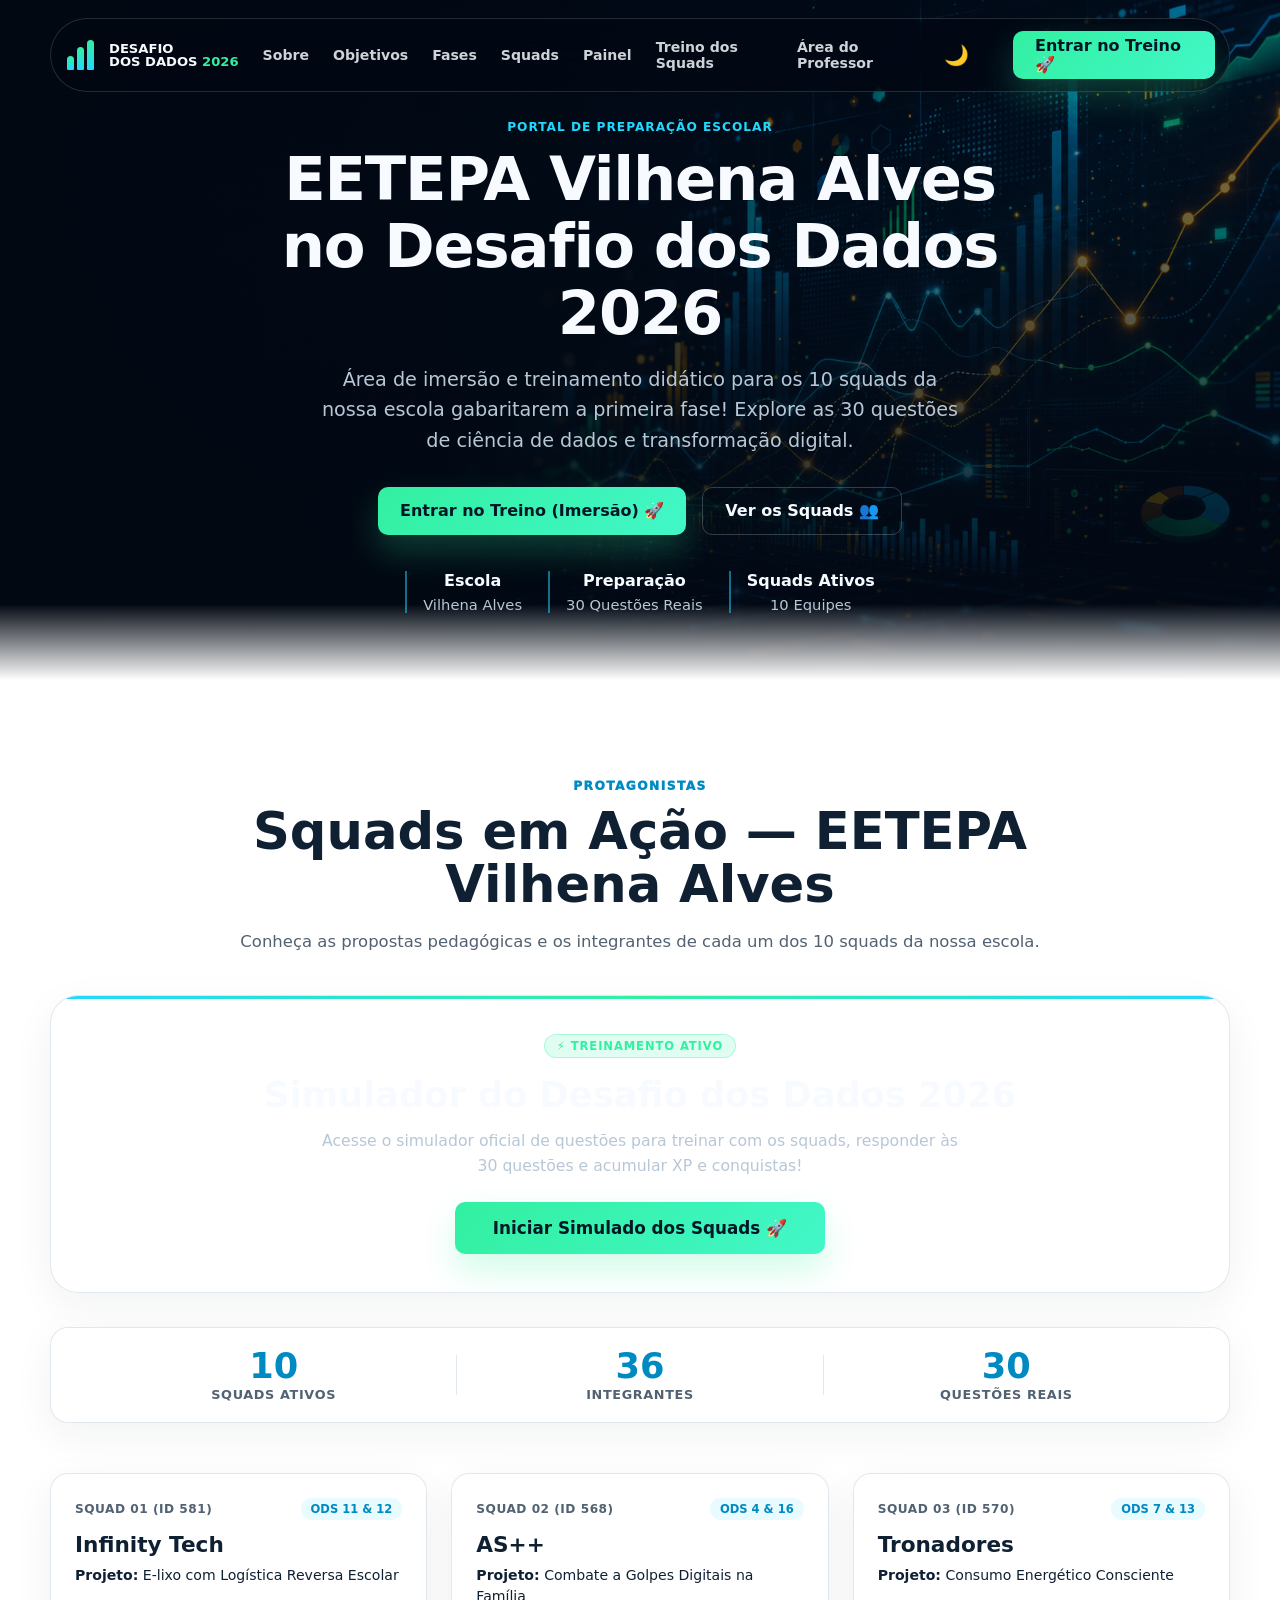
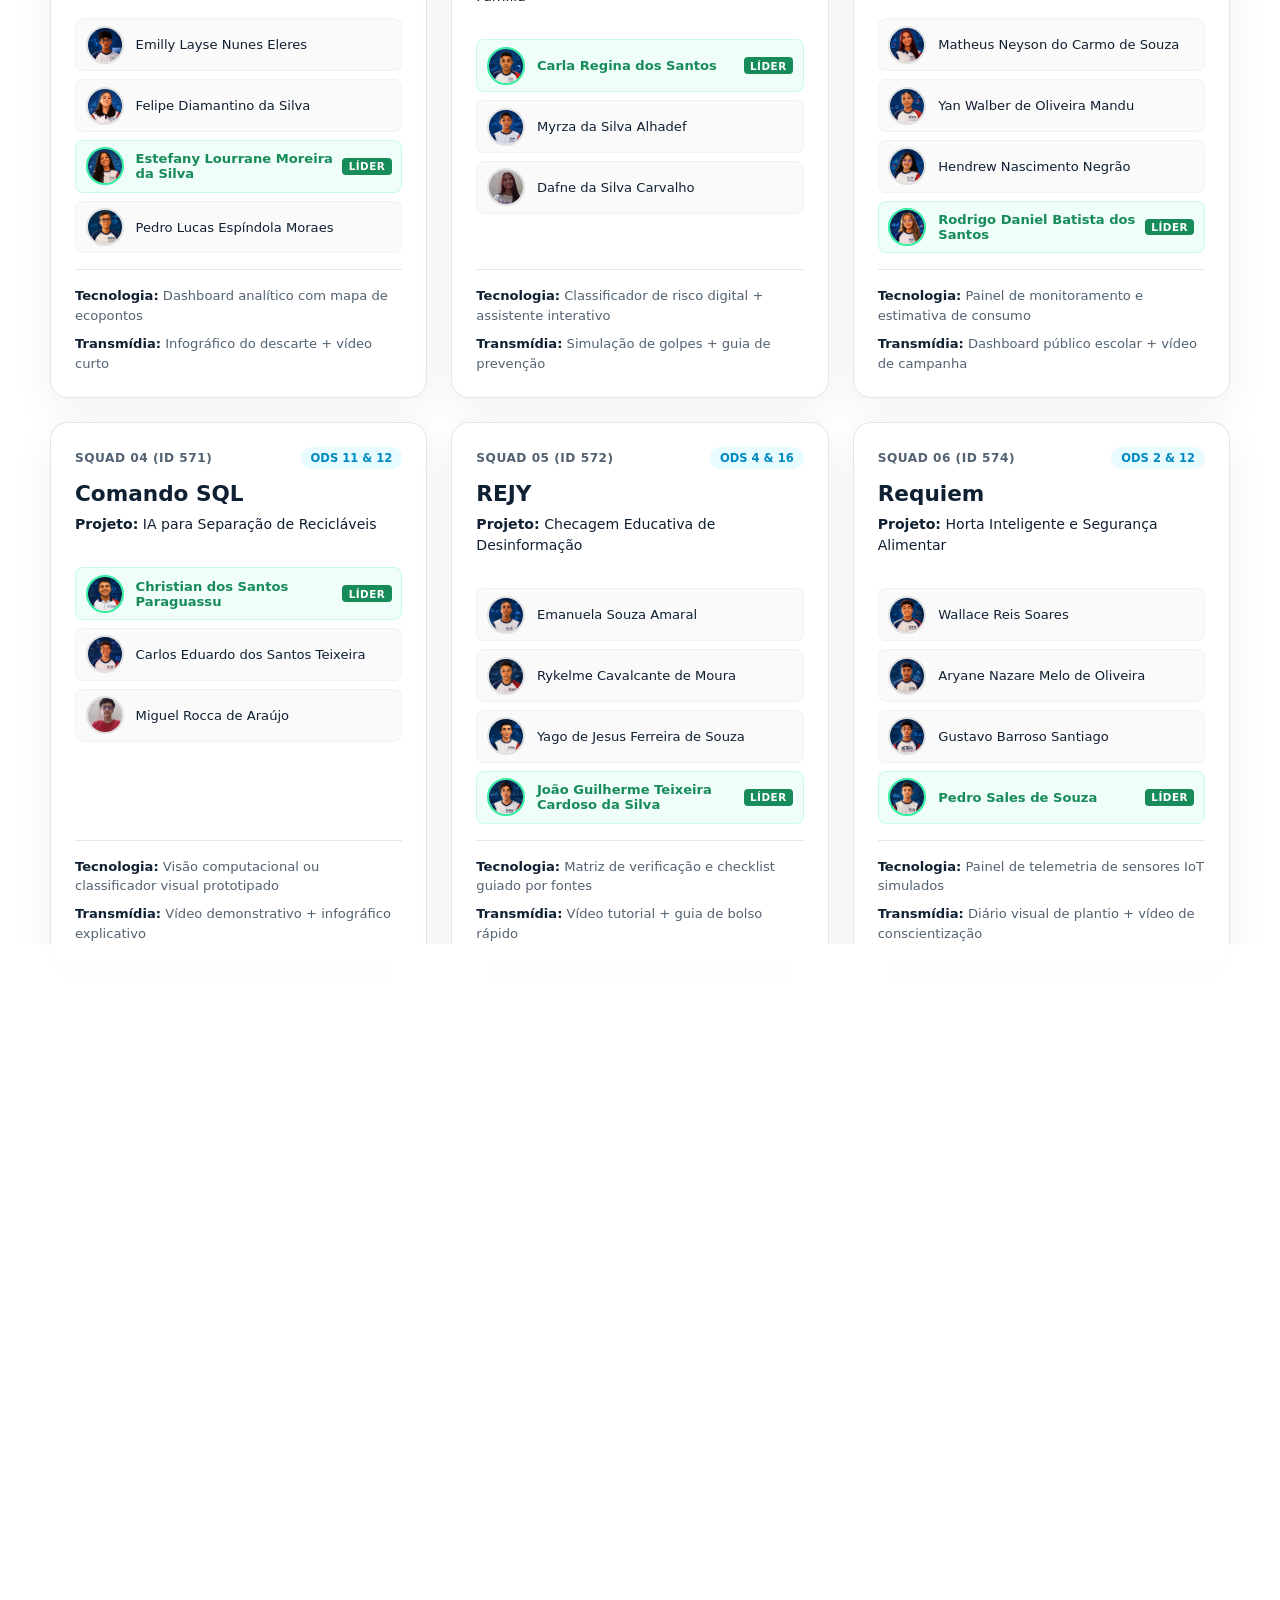
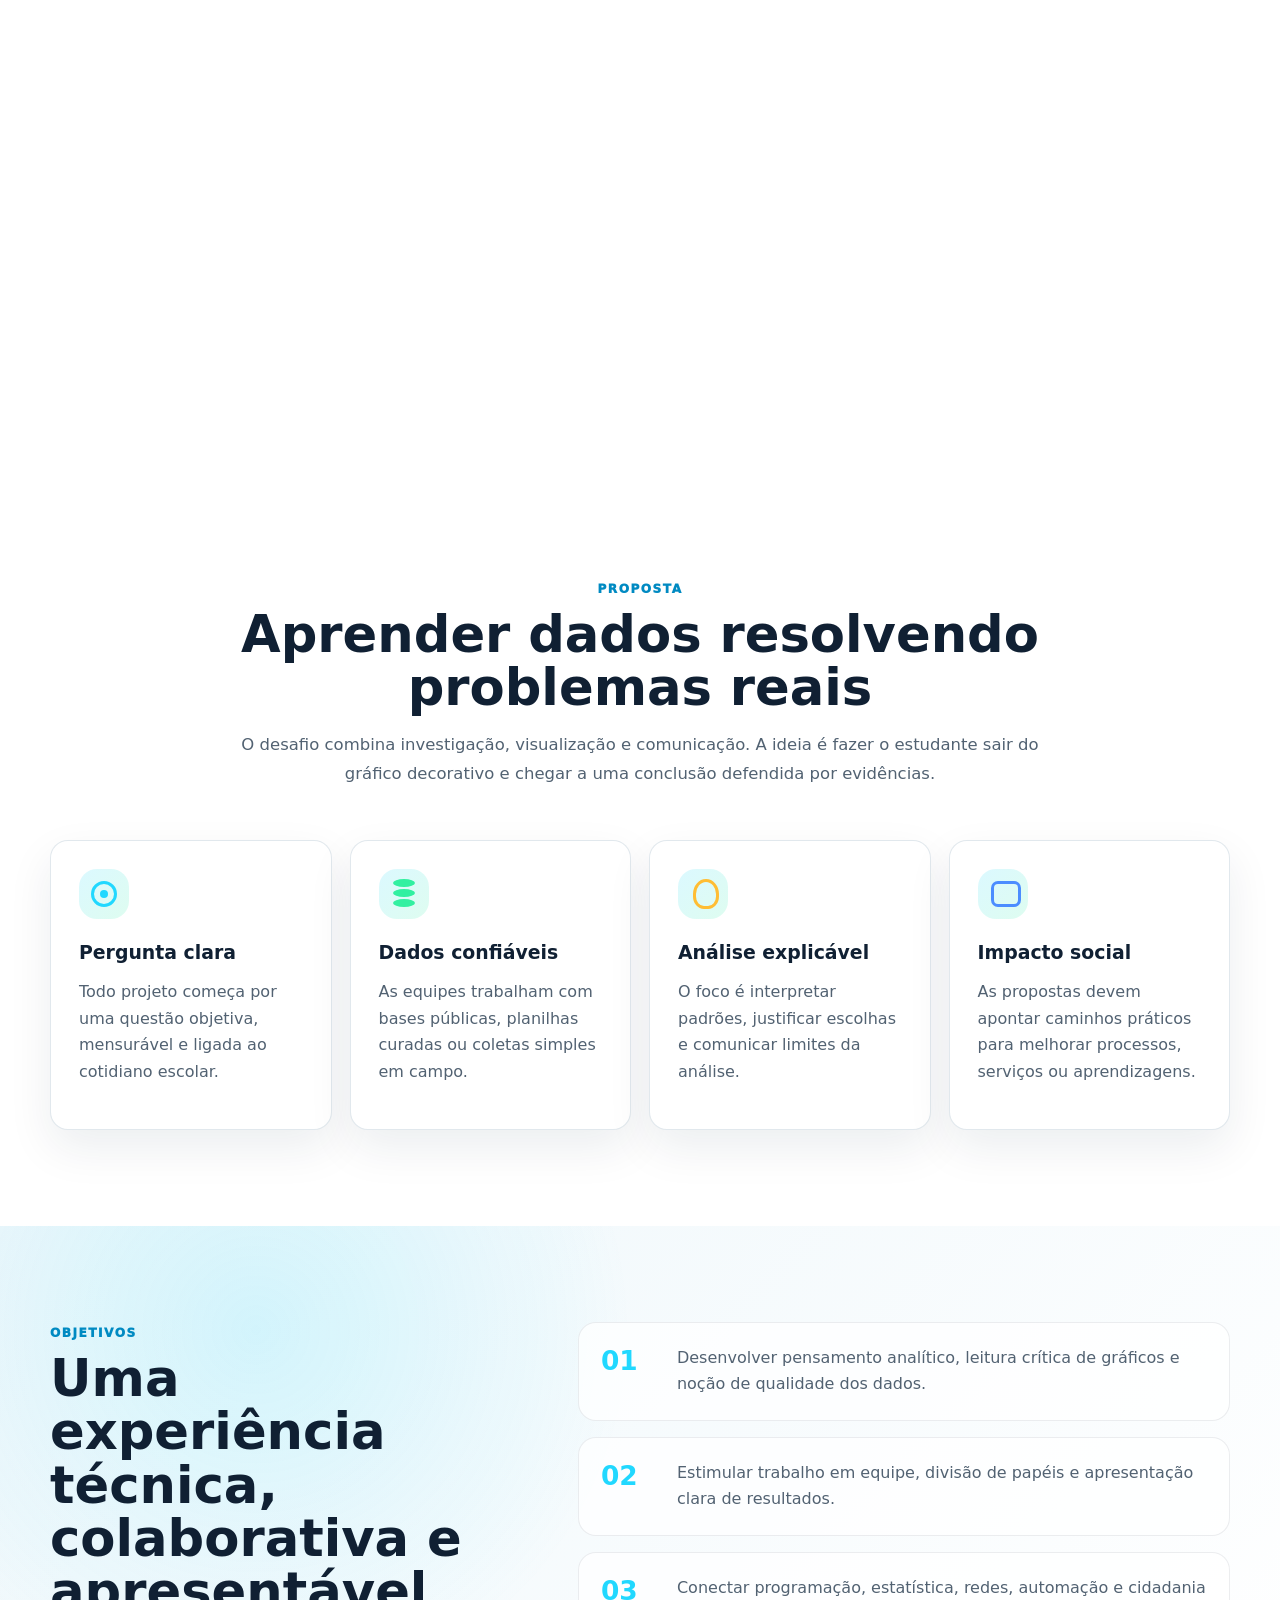
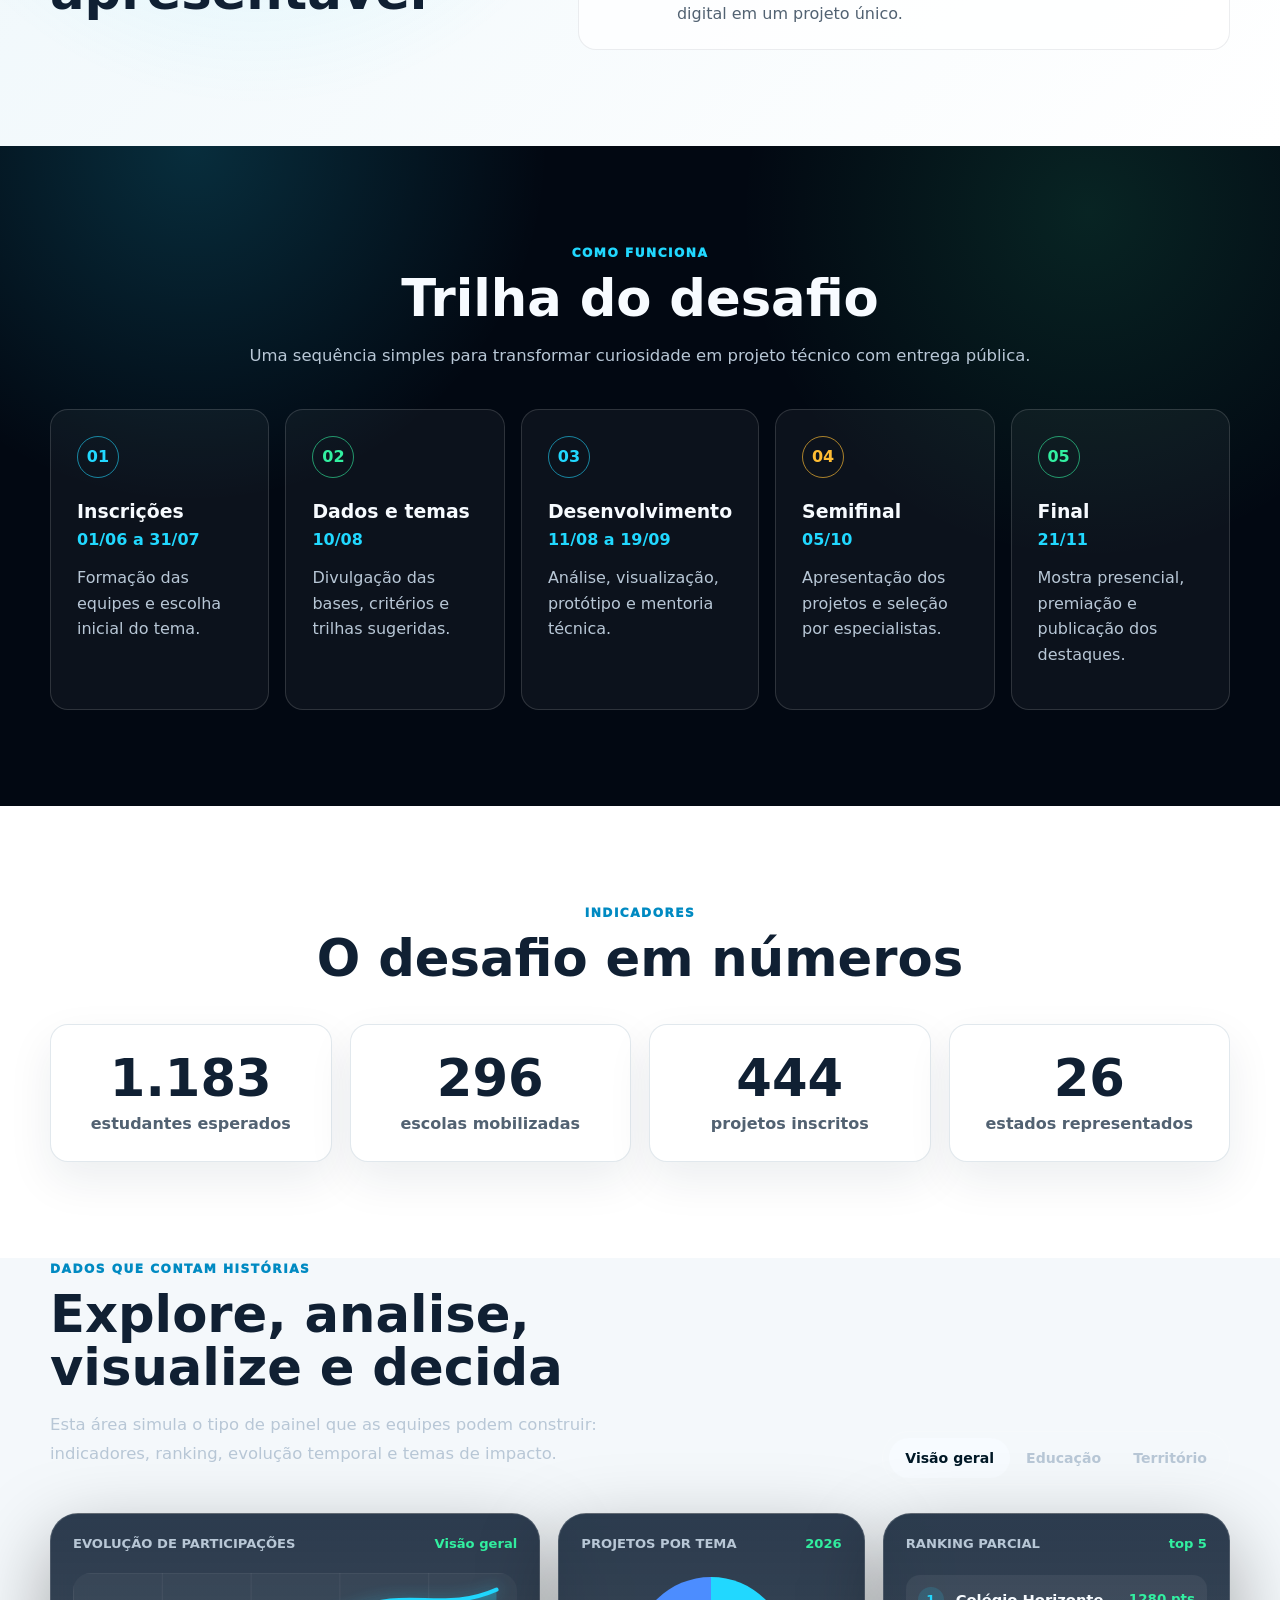
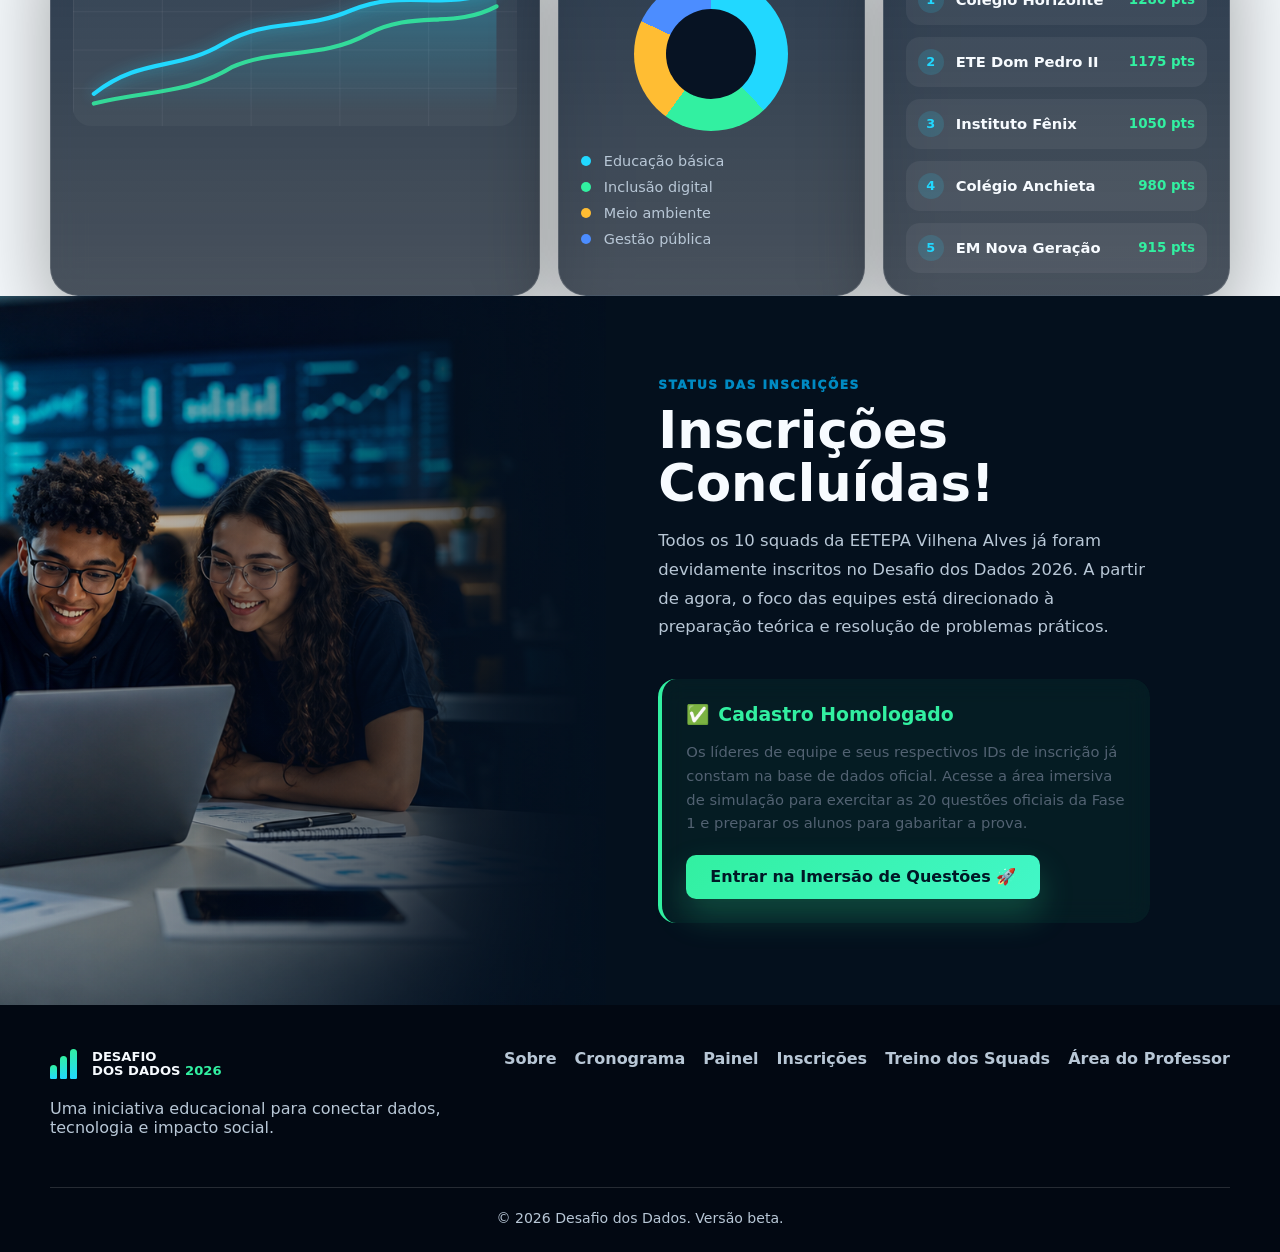
==== commit 64135ca1: "feat: Add advanced gamification (XP levels, combos, native audio synth) and didactic drawer (whitebo" ====
--- a/index.html
+++ b/index.html
@@ -77,35 +77,430 @@
               </div>
             </dl>
           </div>
-
-          <aside class="hero-panel" aria-label="Resumo de indicadores">
-            <div class="panel-header">
-              <span>Mural de Treinamento</span>
-              <strong>ativo</strong>
-            </div>
-            <div class="signal-chart" aria-hidden="true">
-              <span style="height: 60%"></span>
-              <span style="height: 80%"></span>
-              <span style="height: 70%"></span>
-              <span style="height: 95%"></span>
-              <span style="height: 75%"></span>
-              <span style="height: 90%"></span>
-              <span style="height: 85%"></span>
-            </div>
-            <div class="panel-grid">
-              <div>
-                <span>Squads</span>
-                <strong data-counter="10">0</strong>
-              </div>
-              <div>
-                <span>Integrantes</span>
-                <strong data-counter="36">0</strong>
-              </div>
-            </div>
-            <p>
-              Exercite os conceitos de ciência de dados de forma lúdica e ganhe XP e medalhas de conquistas.
-            </p>
-          </aside>
+        </div>
+      </section>
+
+      <section class="section section-light" id="squads-acao" aria-labelledby="squads-acao-title">
+        <div class="section-heading compact">
+          <span class="section-label">Protagonistas</span>
+          <h2 id="squads-acao-title">Squads em Ação — EETEPA Vilhena Alves</h2>
+          <p>Conheça as propostas pedagógicas e os integrantes de cada um dos 10 squads da nossa escola.</p>
+        </div>
+
+        <!-- Simulator CTA Banner -->
+        <div class="squads-simulator-cta container-box glass-panel">
+          <div class="cta-badge">⚡ Treinamento Ativo</div>
+          <h2>Simulador do Desafio dos Dados 2026</h2>
+          <p>Acesse o simulador oficial de questões para treinar com os squads, responder às 30 questões e acumular XP e conquistas!</p>
+          <div class="cta-actions">
+            <a href="simulado.html" class="btn btn-primary">Iniciar Simulado dos Squads 🚀</a>
+          </div>
+        </div>
+
+        <!-- Inline Stats Bar -->
+        <div class="squads-stats-bar container-box glass-panel">
+          <div class="stat-item">
+            <span class="stat-value">10</span>
+            <span class="stat-label">Squads Ativos</span>
+          </div>
+          <div class="stat-divider"></div>
+          <div class="stat-item">
+            <span class="stat-value">36</span>
+            <span class="stat-label">Integrantes</span>
+          </div>
+          <div class="stat-divider"></div>
+          <div class="stat-item">
+            <span class="stat-value">30</span>
+            <span class="stat-label">Questões Reais</span>
+          </div>
+        </div>
+
+        <div class="squads-acao-grid container-box">
+          <!-- Squad 1 -->
+          <article class="squad-acao-card glass-panel">
+            <div class="squad-acao-header">
+              <span class="squad-acao-id">Squad 01 (ID 581)</span>
+              <span class="squad-acao-tag">ODS 11 &amp; 12</span>
+            </div>
+            <h3>Infinity Tech</h3>
+            <p class="squad-acao-project"><strong>Projeto:</strong> E-lixo com Logística Reversa Escolar</p>
+            <div class="squad-members-list">
+              <div class="squad-member">
+                <img src="assets/alunos/aluno_1.webp" alt="Emilly Layse Nunes Eleres" class="squad-member-avatar" />
+                <div class="squad-member-info">
+                  <span class="squad-member-name">Emilly Layse Nunes Eleres</span>
+                </div>
+              </div>
+              <div class="squad-member">
+                <img src="assets/alunos/aluno_2.webp" alt="Felipe Diamantino da Silva" class="squad-member-avatar" />
+                <div class="squad-member-info">
+                  <span class="squad-member-name">Felipe Diamantino da Silva</span>
+                </div>
+              </div>
+              <div class="squad-member leader">
+                <img src="assets/alunos/aluno_3.webp" alt="Estefany Lourrane Moreira da Silva" class="squad-member-avatar" />
+                <div class="squad-member-info">
+                  <span class="squad-member-name">Estefany Lourrane Moreira da Silva</span>
+                  <span class="squad-member-badge">Líder</span>
+                </div>
+              </div>
+              <div class="squad-member">
+                <img src="assets/alunos/aluno_4.webp" alt="Pedro Lucas Espíndola Moraes" class="squad-member-avatar" />
+                <div class="squad-member-info">
+                  <span class="squad-member-name">Pedro Lucas Espíndola Moraes</span>
+                </div>
+              </div>
+            </div>
+            <div class="squad-acao-details">
+              <p><strong>Tecnologia:</strong> Dashboard analítico com mapa de ecopontos</p>
+              <p><strong>Transmídia:</strong> Infográfico do descarte + vídeo curto</p>
+            </div>
+          </article>
+
+          <!-- Squad 2 -->
+          <article class="squad-acao-card glass-panel">
+            <div class="squad-acao-header">
+              <span class="squad-acao-id">Squad 02 (ID 568)</span>
+              <span class="squad-acao-tag">ODS 4 &amp; 16</span>
+            </div>
+            <h3>AS++</h3>
+            <p class="squad-acao-project"><strong>Projeto:</strong> Combate a Golpes Digitais na Família</p>
+            <div class="squad-members-list">
+              <div class="squad-member leader">
+                <img src="assets/alunos/aluno_5.webp" alt="Carla Regina dos Santos" class="squad-member-avatar" />
+                <div class="squad-member-info">
+                  <span class="squad-member-name">Carla Regina dos Santos</span>
+                  <span class="squad-member-badge">Líder</span>
+                </div>
+              </div>
+              <div class="squad-member">
+                <img src="assets/alunos/aluno_6.webp" alt="Myrza da Silva Alhadef" class="squad-member-avatar" />
+                <div class="squad-member-info">
+                  <span class="squad-member-name">Myrza da Silva Alhadef</span>
+                </div>
+              </div>
+              <div class="squad-member">
+                <img src="assets/alunos/dafne_da_silva_carvalho.webp" alt="Dafne da Silva Carvalho" class="squad-member-avatar" />
+                <div class="squad-member-info">
+                  <span class="squad-member-name">Dafne da Silva Carvalho</span>
+                </div>
+              </div>
+            </div>
+            <div class="squad-acao-details">
+              <p><strong>Tecnologia:</strong> Classificador de risco digital + assistente interativo</p>
+              <p><strong>Transmídia:</strong> Simulação de golpes + guia de prevenção</p>
+            </div>
+          </article>
+
+          <!-- Squad 3 -->
+          <article class="squad-acao-card glass-panel">
+            <div class="squad-acao-header">
+              <span class="squad-acao-id">Squad 03 (ID 570)</span>
+              <span class="squad-acao-tag">ODS 7 &amp; 13</span>
+            </div>
+            <h3>Tronadores</h3>
+            <p class="squad-acao-project"><strong>Projeto:</strong> Consumo Energético Consciente</p>
+            <div class="squad-members-list">
+              <div class="squad-member">
+                <img src="assets/alunos/aluno_7.webp" alt="Matheus Neyson do Carmo de Souza" class="squad-member-avatar" />
+                <div class="squad-member-info">
+                  <span class="squad-member-name">Matheus Neyson do Carmo de Souza</span>
+                </div>
+              </div>
+              <div class="squad-member">
+                <img src="assets/alunos/aluno_8.webp" alt="Yan Walber de Oliveira Mandu" class="squad-member-avatar" />
+                <div class="squad-member-info">
+                  <span class="squad-member-name">Yan Walber de Oliveira Mandu</span>
+                </div>
+              </div>
+              <div class="squad-member">
+                <img src="assets/alunos/aluno_9.webp" alt="Hendrew Nascimento Negrão" class="squad-member-avatar" />
+                <div class="squad-member-info">
+                  <span class="squad-member-name">Hendrew Nascimento Negrão</span>
+                </div>
+              </div>
+              <div class="squad-member leader">
+                <img src="assets/alunos/aluno_10.webp" alt="Rodrigo Daniel Batista dos Santos" class="squad-member-avatar" />
+                <div class="squad-member-info">
+                  <span class="squad-member-name">Rodrigo Daniel Batista dos Santos</span>
+                  <span class="squad-member-badge">Líder</span>
+                </div>
+              </div>
+            </div>
+            <div class="squad-acao-details">
+              <p><strong>Tecnologia:</strong> Painel de monitoramento e estimativa de consumo</p>
+              <p><strong>Transmídia:</strong> Dashboard público escolar + vídeo de campanha</p>
+            </div>
+          </article>
+
+          <!-- Squad 4 -->
+          <article class="squad-acao-card glass-panel">
+            <div class="squad-acao-header">
+              <span class="squad-acao-id">Squad 04 (ID 571)</span>
+              <span class="squad-acao-tag">ODS 11 &amp; 12</span>
+            </div>
+            <h3>Comando SQL</h3>
+            <p class="squad-acao-project"><strong>Projeto:</strong> IA para Separação de Recicláveis</p>
+            <div class="squad-members-list">
+              <div class="squad-member leader">
+                <img src="assets/alunos/aluno_11.webp" alt="Christian dos Santos Paraguassu" class="squad-member-avatar" />
+                <div class="squad-member-info">
+                  <span class="squad-member-name">Christian dos Santos Paraguassu</span>
+                  <span class="squad-member-badge">Líder</span>
+                </div>
+              </div>
+              <div class="squad-member">
+                <img src="assets/alunos/aluno_12.webp" alt="Carlos Eduardo dos Santos Teixeira" class="squad-member-avatar" />
+                <div class="squad-member-info">
+                  <span class="squad-member-name">Carlos Eduardo dos Santos Teixeira</span>
+                </div>
+              </div>
+              <div class="squad-member">
+                <img src="assets/alunos/miguel_rocca_de_araujo.webp" alt="Miguel Rocca de Araújo" class="squad-member-avatar" />
+                <div class="squad-member-info">
+                  <span class="squad-member-name">Miguel Rocca de Araújo</span>
+                </div>
+              </div>
+            </div>
+            <div class="squad-acao-details">
+              <p><strong>Tecnologia:</strong> Visão computacional ou classificador visual prototipado</p>
+              <p><strong>Transmídia:</strong> Vídeo demonstrativo + infográfico explicativo</p>
+            </div>
+          </article>
+
+          <!-- Squad 5 -->
+          <article class="squad-acao-card glass-panel">
+            <div class="squad-acao-header">
+              <span class="squad-acao-id">Squad 05 (ID 572)</span>
+              <span class="squad-acao-tag">ODS 4 &amp; 16</span>
+            </div>
+            <h3>REJY</h3>
+            <p class="squad-acao-project"><strong>Projeto:</strong> Checagem Educativa de Desinformação</p>
+            <div class="squad-members-list">
+              <div class="squad-member">
+                <img src="assets/alunos/aluno_13.webp" alt="Emanuela Souza Amaral" class="squad-member-avatar" />
+                <div class="squad-member-info">
+                  <span class="squad-member-name">Emanuela Souza Amaral</span>
+                </div>
+              </div>
+              <div class="squad-member">
+                <img src="assets/alunos/aluno_14.webp" alt="Rykelme Cavalcante de Moura" class="squad-member-avatar" />
+                <div class="squad-member-info">
+                  <span class="squad-member-name">Rykelme Cavalcante de Moura</span>
+                </div>
+              </div>
+              <div class="squad-member">
+                <img src="assets/alunos/aluno_15.webp" alt="Yago de Jesus Ferreira de Souza" class="squad-member-avatar" />
+                <div class="squad-member-info">
+                  <span class="squad-member-name">Yago de Jesus Ferreira de Souza</span>
+                </div>
+              </div>
+              <div class="squad-member leader">
+                <img src="assets/alunos/aluno_16.webp" alt="João Guilherme Teixeira Cardoso da Silva" class="squad-member-avatar" />
+                <div class="squad-member-info">
+                  <span class="squad-member-name">João Guilherme Teixeira Cardoso da Silva</span>
+                  <span class="squad-member-badge">Líder</span>
+                </div>
+              </div>
+            </div>
+            <div class="squad-acao-details">
+              <p><strong>Tecnologia:</strong> Matriz de verificação e checklist guiado por fontes</p>
+              <p><strong>Transmídia:</strong> Vídeo tutorial + guia de bolso rápido</p>
+            </div>
+          </article>
+
+          <!-- Squad 6 -->
+          <article class="squad-acao-card glass-panel">
+            <div class="squad-acao-header">
+              <span class="squad-acao-id">Squad 06 (ID 574)</span>
+              <span class="squad-acao-tag">ODS 2 &amp; 12</span>
+            </div>
+            <h3>Requiem</h3>
+            <p class="squad-acao-project"><strong>Projeto:</strong> Horta Inteligente e Segurança Alimentar</p>
+            <div class="squad-members-list">
+              <div class="squad-member">
+                <img src="assets/alunos/aluno_17.webp" alt="Wallace Reis Soares" class="squad-member-avatar" />
+                <div class="squad-member-info">
+                  <span class="squad-member-name">Wallace Reis Soares</span>
+                </div>
+              </div>
+              <div class="squad-member">
+                <img src="assets/alunos/aluno_18.webp" alt="Aryane Nazare Melo de Oliveira" class="squad-member-avatar" />
+                <div class="squad-member-info">
+                  <span class="squad-member-name">Aryane Nazare Melo de Oliveira</span>
+                </div>
+              </div>
+              <div class="squad-member">
+                <img src="assets/alunos/aluno_19.webp" alt="Gustavo Barroso Santiago" class="squad-member-avatar" />
+                <div class="squad-member-info">
+                  <span class="squad-member-name">Gustavo Barroso Santiago</span>
+                </div>
+              </div>
+              <div class="squad-member leader">
+                <img src="assets/alunos/aluno_20.webp" alt="Pedro Sales de Souza" class="squad-member-avatar" />
+                <div class="squad-member-info">
+                  <span class="squad-member-name">Pedro Sales de Souza</span>
+                  <span class="squad-member-badge">Líder</span>
+                </div>
+              </div>
+            </div>
+            <div class="squad-acao-details">
+              <p><strong>Tecnologia:</strong> Painel de telemetria de sensores IoT simulados</p>
+              <p><strong>Transmídia:</strong> Diário visual de plantio + vídeo de conscientização</p>
+            </div>
+          </article>
+
+          <!-- Squad 7 -->
+          <article class="squad-acao-card glass-panel">
+            <div class="squad-acao-header">
+              <span class="squad-acao-id">Squad 07 (ID 578)</span>
+              <span class="squad-acao-tag">ODS 3 &amp; 11</span>
+            </div>
+            <h3>Tec</h3>
+            <p class="squad-acao-project"><strong>Projeto:</strong> Mobilidade Segura Casa-Escola</p>
+            <div class="squad-members-list">
+              <div class="squad-member leader">
+                <img src="assets/alunos/aluno_21.webp" alt="Kauã Gabriel Fernandes Amaral" class="squad-member-avatar" />
+                <div class="squad-member-info">
+                  <span class="squad-member-name">Kauã Gabriel Fernandes Amaral</span>
+                  <span class="squad-member-badge">Líder</span>
+                </div>
+              </div>
+              <div class="squad-member">
+                <img src="assets/alunos/aluno_22.webp" alt="Samuel Abner Silva da Silva" class="squad-member-avatar" />
+                <div class="squad-member-info">
+                  <span class="squad-member-name">Samuel Abner Silva da Silva</span>
+                </div>
+              </div>
+              <div class="squad-member">
+                <img src="assets/alunos/romulo_caio_da_silva_de_oliveira.webp" alt="Rômulo Caio da Silva de Oliveira" class="squad-member-avatar" />
+                <div class="squad-member-info">
+                  <span class="squad-member-name">Rômulo Caio da Silva de Oliveira</span>
+                </div>
+              </div>
+            </div>
+            <div class="squad-acao-details">
+              <p><strong>Tecnologia:</strong> Mapa colaborativo de rotas com análise de riscos</p>
+              <p><strong>Transmídia:</strong> Mapa interativo + narrativa em vídeo</p>
+            </div>
+          </article>
+
+          <!-- Squad 8 -->
+          <article class="squad-acao-card glass-panel">
+            <div class="squad-acao-header">
+              <span class="squad-acao-id">Squad 08 (ID 576)</span>
+              <span class="squad-acao-tag">ODS 4 &amp; 10</span>
+            </div>
+            <h3>Smile Friends</h3>
+            <p class="squad-acao-project"><strong>Projeto:</strong> Acessibilidade Digital Escolar</p>
+            <div class="squad-members-list">
+              <div class="squad-member">
+                <img src="assets/alunos/aluno_23.webp" alt="Abner Santiago Amaral Lopes" class="squad-member-avatar" />
+                <div class="squad-member-info">
+                  <span class="squad-member-name">Abner Santiago Amaral Lopes</span>
+                </div>
+              </div>
+              <div class="squad-member">
+                <img src="assets/alunos/aluno_24.webp" alt="Josué Carvalho de Abreu" class="squad-member-avatar" />
+                <div class="squad-member-info">
+                  <span class="squad-member-name">Josué Carvalho de Abreu</span>
+                </div>
+              </div>
+              <div class="squad-member">
+                <img src="assets/alunos/aluno_25.webp" alt="Marcelo Henrique Pereira Silva de Souza" class="squad-member-avatar" />
+                <div class="squad-member-info">
+                  <span class="squad-member-name">Marcelo Henrique Pereira Silva de Souza</span>
+                </div>
+              </div>
+              <div class="squad-member leader">
+                <img src="assets/alunos/aluno_26.webp" alt="Luiz Henrique Ferreira Araújo" class="squad-member-avatar" />
+                <div class="squad-member-info">
+                  <span class="squad-member-name">Luiz Henrique Ferreira Araújo</span>
+                  <span class="squad-member-badge">Líder</span>
+                </div>
+              </div>
+            </div>
+            <div class="squad-acao-details">
+              <p><strong>Tecnologia:</strong> Repositório acessível e classificador de conformidade</p>
+              <p><strong>Transmídia:</strong> Guia de boas práticas + vídeo acessível com legenda/Libras</p>
+            </div>
+          </article>
+
+          <!-- Squad 9 -->
+          <article class="squad-acao-card glass-panel">
+            <div class="squad-acao-header">
+              <span class="squad-acao-id">Squad 09 (ID 579)</span>
+              <span class="squad-acao-tag">ODS 11 &amp; 13</span>
+            </div>
+            <h3>MFCP</h3>
+            <p class="squad-acao-project"><strong>Projeto:</strong> Riscos Ambientais Locais</p>
+            <div class="squad-members-list">
+              <div class="squad-member leader">
+                <img src="assets/alunos/aluno_27.webp" alt="Miguel Carlos Chaves Rodrigues" class="squad-member-avatar" />
+                <div class="squad-member-info">
+                  <span class="squad-member-name">Miguel Carlos Chaves Rodrigues</span>
+                  <span class="squad-member-badge">Líder</span>
+                </div>
+              </div>
+              <div class="squad-member">
+                <img src="assets/alunos/aluno_28.webp" alt="Felipe Gabriel França da Costa" class="squad-member-avatar" />
+                <div class="squad-member-info">
+                  <span class="squad-member-name">Felipe Gabriel França da Costa</span>
+                </div>
+              </div>
+              <div class="squad-member">
+                <img src="assets/alunos/aluno_29.webp" alt="Cauã Giovanni Pinheiro dos Santos" class="squad-member-avatar" />
+                <div class="squad-member-info">
+                  <span class="squad-member-name">Cauã Giovanni Pinheiro dos Santos</span>
+                </div>
+              </div>
+              <div class="squad-member">
+                <img src="assets/alunos/aluno_30.webp" alt="Pedro Vinícius Costa da Silva" class="squad-member-avatar" />
+                <div class="squad-member-info">
+                  <span class="squad-member-name">Pedro Vinícius Costa da Silva</span>
+                </div>
+              </div>
+            </div>
+            <div class="squad-acao-details">
+              <p><strong>Tecnologia:</strong> Painel georreferenciado e mapa de calor de vulnerabilidade</p>
+              <p><strong>Transmídia:</strong> Vídeo de apelo à comunidade + mapa de prevenção</p>
+            </div>
+          </article>
+
+          <!-- Squad 10 -->
+          <article class="squad-acao-card glass-panel">
+            <div class="squad-acao-header">
+              <span class="squad-acao-id">Squad 10 (ID 580)</span>
+              <span class="squad-acao-tag">ODS 4 &amp; 16</span>
+            </div>
+            <h3>JJM</h3>
+            <p class="squad-acao-project"><strong>Projeto:</strong> Uso Responsável e Ético de IA</p>
+            <div class="squad-members-list">
+              <div class="squad-member leader">
+                <img src="assets/alunos/aluno_31.webp" alt="João Danilo Gomes Acácio" class="squad-member-avatar" />
+                <div class="squad-member-info">
+                  <span class="squad-member-name">João Danilo Gomes Acácio</span>
+                  <span class="squad-member-badge">Líder</span>
+                </div>
+              </div>
+              <div class="squad-member">
+                <img src="assets/alunos/mikael_chrystian_duarte_melo.webp" alt="Mikael Chrystian Duarte Melo" class="squad-member-avatar" />
+                <div class="squad-member-info">
+                  <span class="squad-member-name">Mikael Chrystian Duarte Melo</span>
+                </div>
+              </div>
+              <div class="squad-member">
+                <img src="assets/alunos/aluno_32.webp" alt="João Guilherme Seabra de Castro" class="squad-member-avatar" />
+                <div class="squad-member-info">
+                  <span class="squad-member-name">João Guilherme Seabra de Castro</span>
+                </div>
+              </div>
+            </div>
+            <div class="squad-acao-details">
+              <p><strong>Tecnologia:</strong> Guia interativo de decisão e fluxograma lógico de ética</p>
+              <p><strong>Transmídia:</strong> Cartilha em PDF + vídeo explicativo</p>
+            </div>
+          </article>
         </div>
       </section>
 
@@ -233,430 +628,6 @@
           </article>
         </div>
       </section>
-
-      <section class="section section-light" id="squads-acao" aria-labelledby="squads-acao-title">
-        <div class="section-heading compact">
-          <span class="section-label">Protagonistas</span>
-          <h2 id="squads-acao-title">Squads em Ação — EETEPA Vilhena Alves</h2>
-          <p>Conheça as propostas pedagógicas e os integrantes de cada um dos 10 squads da nossa escola.</p>
-        </div>
-
-        <div class="squads-acao-grid container-box">
-          <!-- Squad 1 -->
-          <article class="squad-acao-card glass-panel">
-            <div class="squad-acao-header">
-              <span class="squad-acao-id">Squad 01 (ID 581)</span>
-              <span class="squad-acao-tag">ODS 11 &amp; 12</span>
-            </div>
-            <h3>Infinity Tech</h3>
-            <p class="squad-acao-project"><strong>Projeto:</strong> E-lixo com Logística Reversa Escolar</p>
-            <div class="squad-members-list">
-              <div class="squad-member">
-                <img src="assets/alunos/emilly_layse_nunes_eleres.webp" alt="Emilly Layse Nunes Eleres" class="squad-member-avatar" />
-                <div class="squad-member-info">
-                  <span class="squad-member-name">Emilly Layse Nunes Eleres</span>
-
-                </div>
-              </div>
-              <div class="squad-member">
-                <img src="assets/alunos/felipe_diamantino_da_silva.webp" alt="Felipe Diamantino da Silva" class="squad-member-avatar" />
-                <div class="squad-member-info">
-                  <span class="squad-member-name">Felipe Diamantino da Silva</span>
-
-                </div>
-              </div>
-              <div class="squad-member leader">
-                <img src="assets/alunos/estefany_lourrane_moreira_da_silva.webp" alt="Estefany Lourrane Moreira da Silva" class="squad-member-avatar" />
-                <div class="squad-member-info">
-                  <span class="squad-member-name">Estefany Lourrane Moreira da Silva</span>
-                  <span class="squad-member-badge">Líder</span>
-                </div>
-              </div>
-              <div class="squad-member">
-                <img src="assets/alunos/pedro_lucas_espindola_moraes.webp" alt="Pedro Lucas Espíndola Moraes" class="squad-member-avatar" />
-                <div class="squad-member-info">
-                  <span class="squad-member-name">Pedro Lucas Espíndola Moraes</span>
-
-                </div>
-              </div>
-            </div>
-            <div class="squad-acao-details">
-              <p><strong>Tecnologia:</strong> Dashboard analítico com mapa de ecopontos</p>
-              <p><strong>Transmídia:</strong> Infográfico do descarte + vídeo curto</p>
-            </div>
-          </article>
-
-          <!-- Squad 2 -->
-          <article class="squad-acao-card glass-panel">
-            <div class="squad-acao-header">
-              <span class="squad-acao-id">Squad 02 (ID 568)</span>
-              <span class="squad-acao-tag">ODS 4 &amp; 16</span>
-            </div>
-            <h3>AS++</h3>
-            <p class="squad-acao-project"><strong>Projeto:</strong> Combate a Golpes Digitais na Família</p>
-            <div class="squad-members-list">
-              <div class="squad-member leader">
-                <img src="assets/alunos/carla_regina_dos_santos.webp" alt="Carla Regina dos Santos" class="squad-member-avatar" />
-                <div class="squad-member-info">
-                  <span class="squad-member-name">Carla Regina dos Santos</span>
-                  <span class="squad-member-badge">Líder</span>
-                </div>
-              </div>
-              <div class="squad-member">
-                <img src="assets/alunos/myrza_da_silva_alhadef.webp" alt="Myrza da Silva Alhadef" class="squad-member-avatar" />
-                <div class="squad-member-info">
-                  <span class="squad-member-name">Myrza da Silva Alhadef</span>
-
-                </div>
-              </div>
-              <div class="squad-member">
-                <img src="assets/alunos/dafne_da_silva_carvalho.webp" alt="Dafne da Silva Carvalho" class="squad-member-avatar" />
-                <div class="squad-member-info">
-                  <span class="squad-member-name">Dafne da Silva Carvalho</span>
-
-                </div>
-              </div>
-            </div>
-            <div class="squad-acao-details">
-              <p><strong>Tecnologia:</strong> Classificador de risco digital + assistente interativo</p>
-              <p><strong>Transmídia:</strong> Simulação de golpes + guia de prevenção</p>
-            </div>
-          </article>
-
-          <!-- Squad 3 -->
-          <article class="squad-acao-card glass-panel">
-            <div class="squad-acao-header">
-              <span class="squad-acao-id">Squad 03 (ID 570)</span>
-              <span class="squad-acao-tag">ODS 7 &amp; 13</span>
-            </div>
-            <h3>Tronadores</h3>
-            <p class="squad-acao-project"><strong>Projeto:</strong> Consumo Energético Consciente</p>
-            <div class="squad-members-list">
-              <div class="squad-member">
-                <img src="assets/alunos/matheus_neyson_do_carmo_de_souza.webp" alt="Matheus Neyson do Carmo de Souza" class="squad-member-avatar" />
-                <div class="squad-member-info">
-                  <span class="squad-member-name">Matheus Neyson do Carmo de Souza</span>
-
-                </div>
-              </div>
-              <div class="squad-member">
-                <img src="assets/alunos/yan_walber_de_oliveira_mandu.webp" alt="Yan Walber de Oliveira Mandu" class="squad-member-avatar" />
-                <div class="squad-member-info">
-                  <span class="squad-member-name">Yan Walber de Oliveira Mandu</span>
-
-                </div>
-              </div>
-              <div class="squad-member">
-                <img src="assets/alunos/hendrew_nascimento_negrao.webp" alt="Hendrew Nascimento Negrão" class="squad-member-avatar" />
-                <div class="squad-member-info">
-                  <span class="squad-member-name">Hendrew Nascimento Negrão</span>
-
-                </div>
-              </div>
-              <div class="squad-member leader">
-                <img src="assets/alunos/rodrigo_daniel_batista_dos_santos.webp" alt="Rodrigo Daniel Batista dos Santos" class="squad-member-avatar" />
-                <div class="squad-member-info">
-                  <span class="squad-member-name">Rodrigo Daniel Batista dos Santos</span>
-                  <span class="squad-member-badge">Líder</span>
-                </div>
-              </div>
-            </div>
-            <div class="squad-acao-details">
-              <p><strong>Tecnologia:</strong> Painel de monitoramento e estimativa de consumo</p>
-              <p><strong>Transmídia:</strong> Dashboard público escolar + vídeo de campanha</p>
-            </div>
-          </article>
-
-          <!-- Squad 4 -->
-          <article class="squad-acao-card glass-panel">
-            <div class="squad-acao-header">
-              <span class="squad-acao-id">Squad 04 (ID 571)</span>
-              <span class="squad-acao-tag">ODS 11 &amp; 12</span>
-            </div>
-            <h3>Comando SQL</h3>
-            <p class="squad-acao-project"><strong>Projeto:</strong> IA para Separação de Recicláveis</p>
-            <div class="squad-members-list">
-              <div class="squad-member leader">
-                <img src="assets/alunos/christian_dos_santos_paraguassu.webp" alt="Christian dos Santos Paraguassu" class="squad-member-avatar" />
-                <div class="squad-member-info">
-                  <span class="squad-member-name">Christian dos Santos Paraguassu</span>
-                  <span class="squad-member-badge">Líder</span>
-                </div>
-              </div>
-              <div class="squad-member">
-                <img src="assets/alunos/carlos_eduardo_dos_santos_teixeira.webp" alt="Carlos Eduardo dos Santos Teixeira" class="squad-member-avatar" />
-                <div class="squad-member-info">
-                  <span class="squad-member-name">Carlos Eduardo dos Santos Teixeira</span>
-
-                </div>
-              </div>
-              <div class="squad-member">
-                <img src="assets/alunos/miguel_rocca_de_araujo.webp" alt="Miguel Rocca de Araújo" class="squad-member-avatar" />
-                <div class="squad-member-info">
-                  <span class="squad-member-name">Miguel Rocca de Araújo</span>
-
-                </div>
-              </div>
-            </div>
-            <div class="squad-acao-details">
-              <p><strong>Tecnologia:</strong> Visão computacional ou classificador visual prototipado</p>
-              <p><strong>Transmídia:</strong> Vídeo demonstrativo + infográfico explicativo</p>
-            </div>
-          </article>
-
-          <!-- Squad 5 -->
-          <article class="squad-acao-card glass-panel">
-            <div class="squad-acao-header">
-              <span class="squad-acao-id">Squad 05 (ID 572)</span>
-              <span class="squad-acao-tag">ODS 4 &amp; 16</span>
-            </div>
-            <h3>REJY</h3>
-            <p class="squad-acao-project"><strong>Projeto:</strong> Checagem Educativa de Desinformação</p>
-            <div class="squad-members-list">
-              <div class="squad-member">
-                <img src="assets/alunos/emanuela_souza_amaral.webp" alt="Emanuela Souza Amaral" class="squad-member-avatar" />
-                <div class="squad-member-info">
-                  <span class="squad-member-name">Emanuela Souza Amaral</span>
-
-                </div>
-              </div>
-              <div class="squad-member">
-                <img src="assets/alunos/rykelme_cavalcante_de_moura.webp" alt="Rykelme Cavalcante de Moura" class="squad-member-avatar" />
-                <div class="squad-member-info">
-                  <span class="squad-member-name">Rykelme Cavalcante de Moura</span>
-
-                </div>
-              </div>
-              <div class="squad-member">
-                <img src="assets/alunos/yago_de_jesus_ferreira_de_souza.webp" alt="Yago de Jesus Ferreira de Souza" class="squad-member-avatar" />
-                <div class="squad-member-info">
-                  <span class="squad-member-name">Yago de Jesus Ferreira de Souza</span>
-
-                </div>
-              </div>
-              <div class="squad-member leader">
-                <img src="assets/alunos/joao_guilherme_teixeira_cardoso_da_silva.webp" alt="João Guilherme Teixeira Cardoso da Silva" class="squad-member-avatar" />
-                <div class="squad-member-info">
-                  <span class="squad-member-name">João Guilherme Teixeira Cardoso da Silva</span>
-                  <span class="squad-member-badge">Líder</span>
-                </div>
-              </div>
-            </div>
-            <div class="squad-acao-details">
-              <p><strong>Tecnologia:</strong> Matriz de verificação e checklist guiado por fontes</p>
-              <p><strong>Transmídia:</strong> Vídeo tutorial + guia de bolso rápido</p>
-            </div>
-          </article>
-
-          <!-- Squad 6 -->
-          <article class="squad-acao-card glass-panel">
-            <div class="squad-acao-header">
-              <span class="squad-acao-id">Squad 06 (ID 574)</span>
-              <span class="squad-acao-tag">ODS 2 &amp; 12</span>
-            </div>
-            <h3>Requiem</h3>
-            <p class="squad-acao-project"><strong>Projeto:</strong> Horta Inteligente e Segurança Alimentar</p>
-            <div class="squad-members-list">
-              <div class="squad-member">
-                <img src="assets/alunos/wallace_reis_soares.webp" alt="Wallace Reis Soares" class="squad-member-avatar" />
-                <div class="squad-member-info">
-                  <span class="squad-member-name">Wallace Reis Soares</span>
-
-                </div>
-              </div>
-              <div class="squad-member">
-                <img src="assets/alunos/aryane_nazare_melo_de_oliveira.webp" alt="Aryane Nazare Melo de Oliveira" class="squad-member-avatar" />
-                <div class="squad-member-info">
-                  <span class="squad-member-name">Aryane Nazare Melo de Oliveira</span>
-
-                </div>
-              </div>
-              <div class="squad-member">
-                <img src="assets/alunos/gustavo_barroso_santiago.webp" alt="Gustavo Barroso Santiago" class="squad-member-avatar" />
-                <div class="squad-member-info">
-                  <span class="squad-member-name">Gustavo Barroso Santiago</span>
-
-                </div>
-              </div>
-              <div class="squad-member leader">
-                <img src="assets/alunos/pedro_sales_de_souza.webp" alt="Pedro Sales de Souza" class="squad-member-avatar" />
-                <div class="squad-member-info">
-                  <span class="squad-member-name">Pedro Sales de Souza</span>
-                  <span class="squad-member-badge">Líder</span>
-                </div>
-              </div>
-            </div>
-            <div class="squad-acao-details">
-              <p><strong>Tecnologia:</strong> Painel de telemetria de sensores IoT simulados</p>
-              <p><strong>Transmídia:</strong> Diário visual de plantio + vídeo de conscientização</p>
-            </div>
-          </article>
-
-          <!-- Squad 7 -->
-          <article class="squad-acao-card glass-panel">
-            <div class="squad-acao-header">
-              <span class="squad-acao-id">Squad 07 (ID 578)</span>
-              <span class="squad-acao-tag">ODS 3 &amp; 11</span>
-            </div>
-            <h3>Tec</h3>
-            <p class="squad-acao-project"><strong>Projeto:</strong> Mobilidade Segura Casa-Escola</p>
-            <div class="squad-members-list">
-              <div class="squad-member leader">
-                <img src="assets/alunos/kaua_gabriel_fernandes_amaral.webp" alt="Kauã Gabriel Fernandes Amaral" class="squad-member-avatar" />
-                <div class="squad-member-info">
-                  <span class="squad-member-name">Kauã Gabriel Fernandes Amaral</span>
-                  <span class="squad-member-badge">Líder</span>
-                </div>
-              </div>
-              <div class="squad-member">
-                <img src="assets/alunos/samuel_abner_silva_da_silva.webp" alt="Samuel Abner Silva da Silva" class="squad-member-avatar" />
-                <div class="squad-member-info">
-                  <span class="squad-member-name">Samuel Abner Silva da Silva</span>
-
-                </div>
-              </div>
-              <div class="squad-member">
-                <img src="assets/alunos/romulo_caio_da_silva_de_oliveira.webp" alt="Rômulo Caio da Silva de Oliveira" class="squad-member-avatar" />
-                <div class="squad-member-info">
-                  <span class="squad-member-name">Rômulo Caio da Silva de Oliveira</span>
-
-                </div>
-              </div>
-            </div>
-            <div class="squad-acao-details">
-              <p><strong>Tecnologia:</strong> Mapa colaborativo de rotas com análise de riscos</p>
-              <p><strong>Transmídia:</strong> Mapa interativo + narrativa em vídeo</p>
-            </div>
-          </article>
-
-          <!-- Squad 8 -->
-          <article class="squad-acao-card glass-panel">
-            <div class="squad-acao-header">
-              <span class="squad-acao-id">Squad 08 (ID 576)</span>
-              <span class="squad-acao-tag">ODS 4 &amp; 10</span>
-            </div>
-            <h3>Smile Friends</h3>
-            <p class="squad-acao-project"><strong>Projeto:</strong> Acessibilidade Digital Escolar</p>
-            <div class="squad-members-list">
-              <div class="squad-member">
-                <img src="assets/alunos/abner_santiago_amaral_lopes.webp" alt="Abner Santiago Amaral Lopes" class="squad-member-avatar" />
-                <div class="squad-member-info">
-                  <span class="squad-member-name">Abner Santiago Amaral Lopes</span>
-
-                </div>
-              </div>
-              <div class="squad-member">
-                <img src="assets/alunos/josue_carvalho_de_abreu.webp" alt="Josué Carvalho de Abreu" class="squad-member-avatar" />
-                <div class="squad-member-info">
-                  <span class="squad-member-name">Josué Carvalho de Abreu</span>
-
-                </div>
-              </div>
-              <div class="squad-member">
-                <img src="assets/alunos/marcelo_henrique_pereira_silva_de_souza.webp" alt="Marcelo Henrique Pereira Silva de Souza" class="squad-member-avatar" />
-                <div class="squad-member-info">
-                  <span class="squad-member-name">Marcelo Henrique Pereira Silva de Souza</span>
-
-                </div>
-              </div>
-              <div class="squad-member leader">
-                <img src="assets/alunos/luiz_henrique_ferreira_araujo.webp" alt="Luiz Henrique Ferreira Araújo" class="squad-member-avatar" />
-                <div class="squad-member-info">
-                  <span class="squad-member-name">Luiz Henrique Ferreira Araújo</span>
-                  <span class="squad-member-badge">Líder</span>
-                </div>
-              </div>
-            </div>
-            <div class="squad-acao-details">
-              <p><strong>Tecnologia:</strong> Repositório acessível e classificador de conformidade</p>
-              <p><strong>Transmídia:</strong> Guia de boas práticas + vídeo acessível com legenda/Libras</p>
-            </div>
-          </article>
-
-          <!-- Squad 9 -->
-          <article class="squad-acao-card glass-panel">
-            <div class="squad-acao-header">
-              <span class="squad-acao-id">Squad 09 (ID 579)</span>
-              <span class="squad-acao-tag">ODS 11 &amp; 13</span>
-            </div>
-            <h3>MFCP</h3>
-            <p class="squad-acao-project"><strong>Projeto:</strong> Riscos Ambientais Locais</p>
-            <div class="squad-members-list">
-              <div class="squad-member leader">
-                <img src="assets/alunos/miguel_carlos_chaves_rodrigues.webp" alt="Miguel Carlos Chaves Rodrigues" class="squad-member-avatar" />
-                <div class="squad-member-info">
-                  <span class="squad-member-name">Miguel Carlos Chaves Rodrigues</span>
-                  <span class="squad-member-badge">Líder</span>
-                </div>
-              </div>
-              <div class="squad-member">
-                <img src="assets/alunos/felipe_gabriel_franca_da_costa.webp" alt="Felipe Gabriel França da Costa" class="squad-member-avatar" />
-                <div class="squad-member-info">
-                  <span class="squad-member-name">Felipe Gabriel França da Costa</span>
-
-                </div>
-              </div>
-              <div class="squad-member">
-                <img src="assets/alunos/caua_giovanni_pinheiro_dos_santos.webp" alt="Cauã Giovanni Pinheiro dos Santos" class="squad-member-avatar" />
-                <div class="squad-member-info">
-                  <span class="squad-member-name">Cauã Giovanni Pinheiro dos Santos</span>
-
-                </div>
-              </div>
-              <div class="squad-member">
-                <img src="assets/alunos/pedro_vinicius_costa_da_silva.webp" alt="Pedro Vinícius Costa da Silva" class="squad-member-avatar" />
-                <div class="squad-member-info">
-                  <span class="squad-member-name">Pedro Vinícius Costa da Silva</span>
-
-                </div>
-              </div>
-            </div>
-            <div class="squad-acao-details">
-              <p><strong>Tecnologia:</strong> Painel georreferenciado e mapa de calor de vulnerabilidade</p>
-              <p><strong>Transmídia:</strong> Vídeo de apelo à comunidade + mapa de prevenção</p>
-            </div>
-          </article>
-
-          <!-- Squad 10 -->
-          <article class="squad-acao-card glass-panel">
-            <div class="squad-acao-header">
-              <span class="squad-acao-id">Squad 10 (ID 580)</span>
-              <span class="squad-acao-tag">ODS 4 &amp; 16</span>
-            </div>
-            <h3>JJM</h3>
-            <p class="squad-acao-project"><strong>Projeto:</strong> Uso Responsável e Ético de IA</p>
-            <div class="squad-members-list">
-              <div class="squad-member leader">
-                <img src="assets/alunos/joao_danilo_gomes_acacio.webp" alt="João Danilo Gomes Acácio" class="squad-member-avatar" />
-                <div class="squad-member-info">
-                  <span class="squad-member-name">João Danilo Gomes Acácio</span>
-                  <span class="squad-member-badge">Líder</span>
-                </div>
-              </div>
-              <div class="squad-member">
-                <img src="assets/alunos/mikael_chrystian_duarte_melo.webp" alt="Mikael Chrystian Duarte Melo" class="squad-member-avatar" />
-                <div class="squad-member-info">
-                  <span class="squad-member-name">Mikael Chrystian Duarte Melo</span>
-
-                </div>
-              </div>
-              <div class="squad-member">
-                <img src="assets/alunos/joao_guilherme_seabra_de_castro.webp" alt="João Guilherme Seabra de Castro" class="squad-member-avatar" />
-                <div class="squad-member-info">
-                  <span class="squad-member-name">João Guilherme Seabra de Castro</span>
-
-                </div>
-              </div>
-            </div>
-            <div class="squad-acao-details">
-              <p><strong>Tecnologia:</strong> Guia interativo de decisão e fluxograma lógico de ética</p>
-              <p><strong>Transmídia:</strong> Cartilha em PDF + vídeo explicativo</p>
-            </div>
-          </article>
-        </div>
-      </section>
-
-      <section class="section dashboard-section section-dark" id="dados" aria-labelledby="dados-title">
         <div class="dashboard-intro">
           <div>
             <span class="section-label">Dados que contam histórias</span>
--- a/css/style.css
+++ b/css/style.css
@@ -197,9 +197,9 @@
 
 .hero {
   position: relative;
-  min-height: 100vh;
+  min-height: auto;
   overflow: hidden;
-  padding: 150px 0 76px;
+  padding: 120px 0 50px;
 }
 
 .hero::after {
@@ -224,19 +224,27 @@
   position: relative;
   z-index: 2;
   display: grid;
-  grid-template-columns: minmax(0, 1.05fr) minmax(320px, 0.62fr);
-  align-items: center;
-  gap: 54px;
+  grid-template-columns: 1fr;
+  align-items: center;
+  gap: 30px;
   width: var(--container);
   margin: 0 auto;
+  text-align: center;
+}
+
+.hero-copy {
+  display: flex;
+  flex-direction: column;
+  align-items: center;
 }
 
 .hero-copy h1 {
-  max-width: 720px;
-  margin: 0;
-  font-size: clamp(3.3rem, 7vw, 7.4rem);
-  line-height: 0.9;
-  letter-spacing: 0;
+  max-width: 800px;
+  margin: 0 auto;
+  font-size: clamp(2.2rem, 5vw, 3.8rem);
+  line-height: 1.1;
+  text-align: center;
+  letter-spacing: -0.02em;
 }
 
 .hero-copy h1::first-line {
@@ -244,24 +252,26 @@
 }
 
 .hero-copy p {
-  max-width: 610px;
-  margin: 28px 0 0;
+  max-width: 640px;
+  margin: 18px auto 0;
   color: var(--muted-inverse);
-  font-size: clamp(1.05rem, 1.5vw, 1.28rem);
-  line-height: 1.65;
+  font-size: clamp(1.05rem, 1.5vw, 1.22rem);
+  line-height: 1.6;
+  text-align: center;
 }
 
 .hero-actions,
 .hero-proof {
   display: flex;
   flex-wrap: wrap;
+  justify-content: center;
   gap: 16px;
-  margin-top: 34px;
+  margin-top: 30px;
 }
 
 .hero-proof {
   gap: 26px;
-  margin-top: 40px;
+  margin-top: 36px;
 }
 
 .hero-proof div {
@@ -2602,4 +2612,359 @@
   font-size: 1.15rem !important;
 }
 
-
+/* ============================================================
+   SQUADS SITE STRUCTURE ADDITIONS
+   ============================================================ */
+
+/* Simulator CTA Banner inside squads section */
+.squads-simulator-cta {
+  padding: 38px 30px;
+  margin: 0 auto 34px;
+  border: 1px solid var(--line-dark);
+  border-radius: var(--radius-lg);
+  background: linear-gradient(135deg, rgba(6, 17, 31, 0.95), rgba(10, 28, 49, 0.85));
+  color: var(--text-inverse);
+  display: flex;
+  flex-direction: column;
+  align-items: center;
+  text-align: center;
+  position: relative;
+  overflow: hidden;
+  box-shadow: 0 20px 50px rgba(2, 8, 18, 0.45);
+}
+
+.squads-simulator-cta::before {
+  content: "";
+  position: absolute;
+  top: 0;
+  left: 0;
+  right: 0;
+  height: 3px;
+  background: linear-gradient(90deg, var(--cyan), var(--green), var(--cyan));
+}
+
+.squads-simulator-cta .cta-badge {
+  display: inline-block;
+  padding: 4px 12px;
+  background: rgba(50, 240, 161, 0.15);
+  color: var(--green);
+  border: 1px solid rgba(50, 240, 161, 0.3);
+  border-radius: 999px;
+  font-size: 0.72rem;
+  font-weight: 850;
+  text-transform: uppercase;
+  letter-spacing: 0.08em;
+  margin-bottom: 16px;
+  animation: pulse-glow 2s infinite ease-in-out;
+}
+
+.squads-simulator-cta h2 {
+  font-size: clamp(1.6rem, 3.5vw, 2.2rem);
+  color: var(--text-inverse);
+  margin: 0 0 12px 0;
+  font-weight: 850;
+  line-height: 1.2;
+}
+
+.squads-simulator-cta p {
+  max-width: 640px;
+  color: var(--muted-inverse);
+  line-height: 1.6;
+  font-size: 0.98rem;
+  margin: 0 0 24px 0;
+}
+
+.squads-simulator-cta .cta-actions {
+  display: flex;
+  justify-content: center;
+  width: 100%;
+}
+
+.squads-simulator-cta .cta-actions .btn {
+  min-height: 52px;
+  padding: 0 38px;
+  font-size: 1.05rem;
+  font-weight: 900;
+  border-radius: var(--radius-sm);
+  transition: transform 200ms ease, box-shadow 200ms ease;
+}
+
+.squads-simulator-cta .cta-actions .btn:hover {
+  transform: translateY(-2px);
+  box-shadow: 0 12px 30px rgba(50, 240, 161, 0.4);
+}
+
+/* Inline Stats Bar */
+.squads-stats-bar {
+  display: flex;
+  justify-content: space-around;
+  align-items: center;
+  padding: 20px 40px;
+  margin: 0 auto 50px;
+  border: 1px solid var(--line);
+  border-radius: var(--radius-md);
+  background: var(--surface);
+  box-shadow: 0 10px 30px rgba(16, 32, 51, 0.04);
+}
+
+.squads-stats-bar .stat-item {
+  display: flex;
+  flex-direction: column;
+  align-items: center;
+  flex: 1;
+}
+
+.squads-stats-bar .stat-value {
+  font-size: 2.2rem;
+  font-weight: 900;
+  color: #008ac2;
+  line-height: 1;
+  margin-bottom: 4px;
+}
+
+.squads-stats-bar .stat-label {
+  font-size: 0.8rem;
+  font-weight: 800;
+  color: var(--text-soft);
+  text-transform: uppercase;
+  letter-spacing: 0.05em;
+}
+
+.squads-stats-bar .stat-divider {
+  width: 1px;
+  height: 40px;
+  background: var(--line);
+}
+
+/* Teacher Mode Answer Highlights */
+.option-item.teacher-correct {
+  border: 2px solid var(--green) !important;
+  background: rgba(50, 240, 161, 0.08) !important;
+  box-shadow: 0 0 16px rgba(50, 240, 161, 0.25) !important;
+  position: relative;
+}
+
+.option-item.teacher-correct::after {
+  content: "Gabarito";
+  position: absolute;
+  top: -8px;
+  right: 12px;
+  background: var(--green);
+  color: #001826;
+  font-size: 0.68rem;
+  font-weight: 900;
+  padding: 2px 8px;
+  border-radius: 999px;
+  text-transform: uppercase;
+  letter-spacing: 0.05em;
+  box-shadow: 0 4px 10px rgba(50, 240, 161, 0.3);
+  z-index: 5;
+}
+
+@keyframes pulse-glow {
+  0%, 100% {
+    box-shadow: 0 0 4px rgba(50, 240, 161, 0.2);
+  }
+  50% {
+    box-shadow: 0 0 12px rgba(50, 240, 161, 0.5);
+  }
+}
+
+@media (max-width: 680px) {
+  .squads-stats-bar {
+    flex-direction: column;
+    gap: 20px;
+    padding: 24px;
+  }
+  .squads-stats-bar .stat-divider {
+    width: 60%;
+    height: 1px;
+    margin: 0 auto;
+  }
+}
+
+/* ============================================================
+   DIDACTIC TOOLS DRAWER & WHITEBOARD STYLES
+   ============================================================ */
+.didactic-tools-drawer {
+  border-radius: var(--radius-md);
+  transition: all 0.3s cubic-bezier(0.16, 1, 0.3, 1);
+  box-shadow: 0 8px 32px rgba(255, 189, 51, 0.04);
+}
+
+.didactic-tools-drawer .tools-tabs .tab-btn {
+  transition: all 0.2s ease;
+  border: 1px solid transparent;
+}
+
+.didactic-tools-drawer .tools-tabs .tab-btn:hover {
+  background: rgba(255, 255, 255, 0.12);
+  color: var(--text-inverse);
+}
+
+[data-theme="light"] .didactic-tools-drawer .tools-tabs .tab-btn:hover {
+  background: rgba(0, 0, 0, 0.06);
+  color: var(--text);
+}
+
+.didactic-tools-drawer .tools-tabs .tab-btn.active {
+  background: var(--amber) !important;
+  color: #001826 !important;
+  box-shadow: 0 4px 12px rgba(255, 189, 51, 0.2);
+}
+
+.didactic-tools-drawer .color-pick {
+  transition: transform 0.2s ease, box-shadow 0.2s ease;
+}
+
+.didactic-tools-drawer .color-pick:hover {
+  transform: scale(1.2);
+}
+
+.didactic-tools-drawer .color-pick.active {
+  box-shadow: 0 0 8px currentColor;
+}
+
+/* Audio Toggle Button in Header */
+.audio-toggle-btn:hover {
+  transform: scale(1.15);
+}
+
+/* Streak Row & Fire Combo Widget */
+#streak-row {
+  animation: slide-down 0.3s cubic-bezier(0.16, 1, 0.3, 1) forwards;
+  box-shadow: 0 4px 15px rgba(255, 189, 51, 0.1);
+}
+
+#streak-counter {
+  animation: pop-pulse 0.4s ease;
+}
+
+/* Level Bar Progression */
+.level-bar-outer {
+  box-shadow: inset 0 1px 3px rgba(0, 0, 0, 0.2);
+}
+
+.level-bar-inner {
+  box-shadow: 0 0 10px rgba(50, 240, 161, 0.5);
+}
+
+/* Keyframes for new widgets */
+@keyframes slide-down {
+  from {
+    opacity: 0;
+    transform: translateY(-10px);
+  }
+  to {
+    opacity: 1;
+    transform: translateY(0);
+  }
+}
+
+@keyframes pop-pulse {
+  0% { transform: scale(1); }
+  50% { transform: scale(1.3); }
+  100% { transform: scale(1); }
+}
+
+/* Light / Dark Mode adaptive adjustments */
+[data-theme="light"] .didactic-tools-drawer {
+  background: rgba(255, 189, 51, 0.03) !important;
+  border-color: rgba(255, 189, 51, 0.25) !important;
+  color: var(--text) !important;
+}
+
+[data-theme="light"] .didactic-tools-drawer h3 {
+  color: #c48c08 !important;
+}
+
+[data-theme="light"] .tool-tab-content textarea {
+  background: #ffffff !important;
+  color: #000000 !important;
+  border-color: var(--line) !important;
+}
+
+[data-theme="light"] .tool-tab-content select {
+  background: #ffffff !important;
+  color: #000000 !important;
+  border-color: var(--line) !important;
+}
+
+[data-theme="light"] #scratchpad-canvas {
+  background: #071323 !important; /* Retain dark background inside canvas for light theme too for white/green/cyan colors visibility */
+  border-color: #102a45 !important;
+}
+
+[data-theme="light"] .didactic-tools-drawer .tools-tabs .tab-btn {
+  background: rgba(0, 0, 0, 0.05);
+  color: var(--text);
+}
+
+/* ============================================================
+   FLASHCARD COMPONENT WITH 3D FLIP EFFECT
+   ============================================================ */
+.flashcard-container {
+  perspective: 1000px;
+}
+
+.flashcard-inner {
+  position: relative;
+  width: 100%;
+  height: 100%;
+  text-align: center;
+  transition: transform 0.6s cubic-bezier(0.4, 0, 0.2, 1);
+  transform-style: preserve-3d;
+  border-radius: 8px;
+}
+
+.flashcard-inner.flipped {
+  transform: rotateY(180deg);
+}
+
+.flashcard-front, .flashcard-back {
+  position: absolute;
+  width: 100%;
+  height: 100%;
+  backface-visibility: hidden;
+  border-radius: 8px;
+  display: flex;
+  flex-direction: column;
+  justify-content: center;
+  align-items: center;
+  padding: 20px;
+  box-sizing: border-box;
+}
+
+.flashcard-front {
+  background: rgba(255, 255, 255, 0.03);
+  border: 1px solid var(--line);
+  color: var(--text);
+}
+
+[data-theme="dark"] .flashcard-front {
+  background: rgba(255, 255, 255, 0.02);
+  border-color: rgba(255, 255, 255, 0.08);
+}
+
+.flashcard-back {
+  background: rgba(255, 189, 51, 0.04);
+  border: 1px solid var(--amber);
+  color: var(--text);
+  transform: rotateY(180deg);
+}
+
+[data-theme="light"] .flashcard-front {
+  background: #ffffff;
+  color: #000000;
+  border-color: rgba(0, 0, 0, 0.1);
+}
+
+[data-theme="light"] .flashcard-back {
+  background: rgba(255, 189, 51, 0.06);
+  border-color: #c48c08;
+  color: #000000;
+}
+
+
+
+
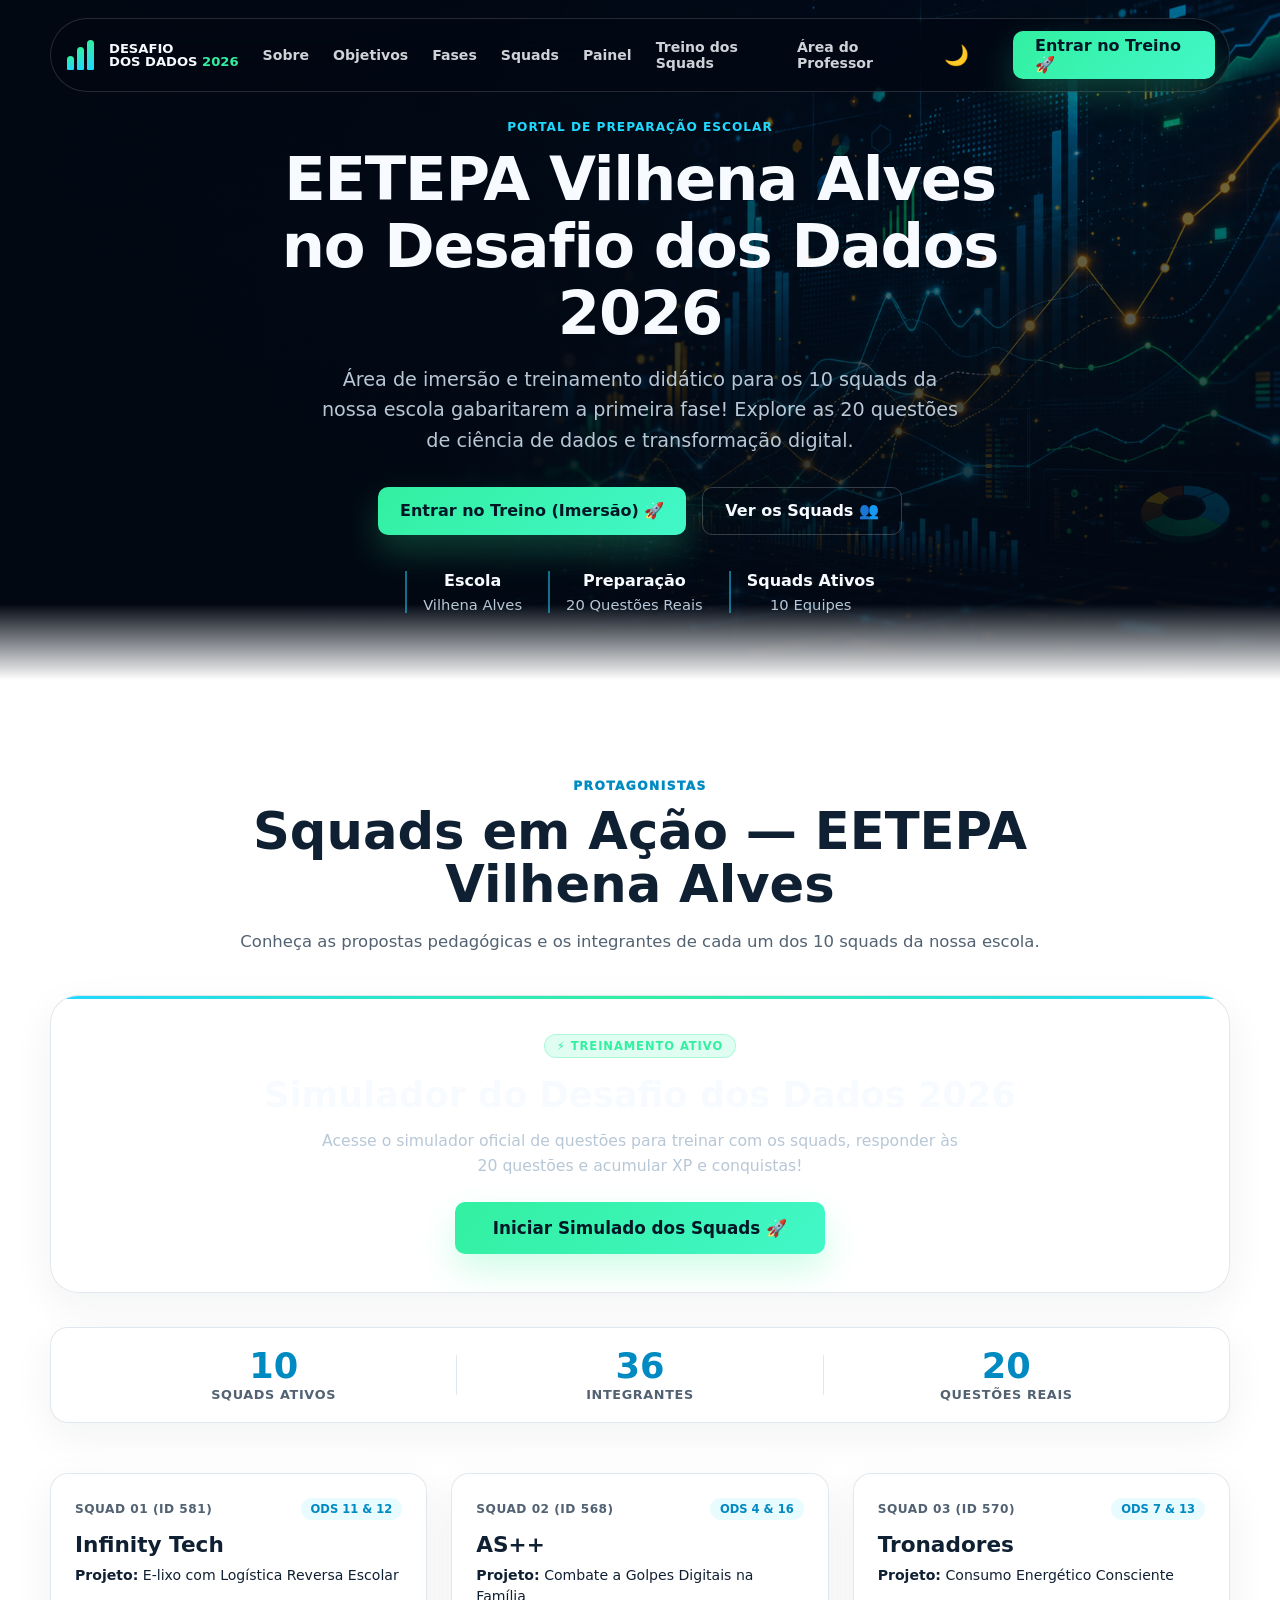
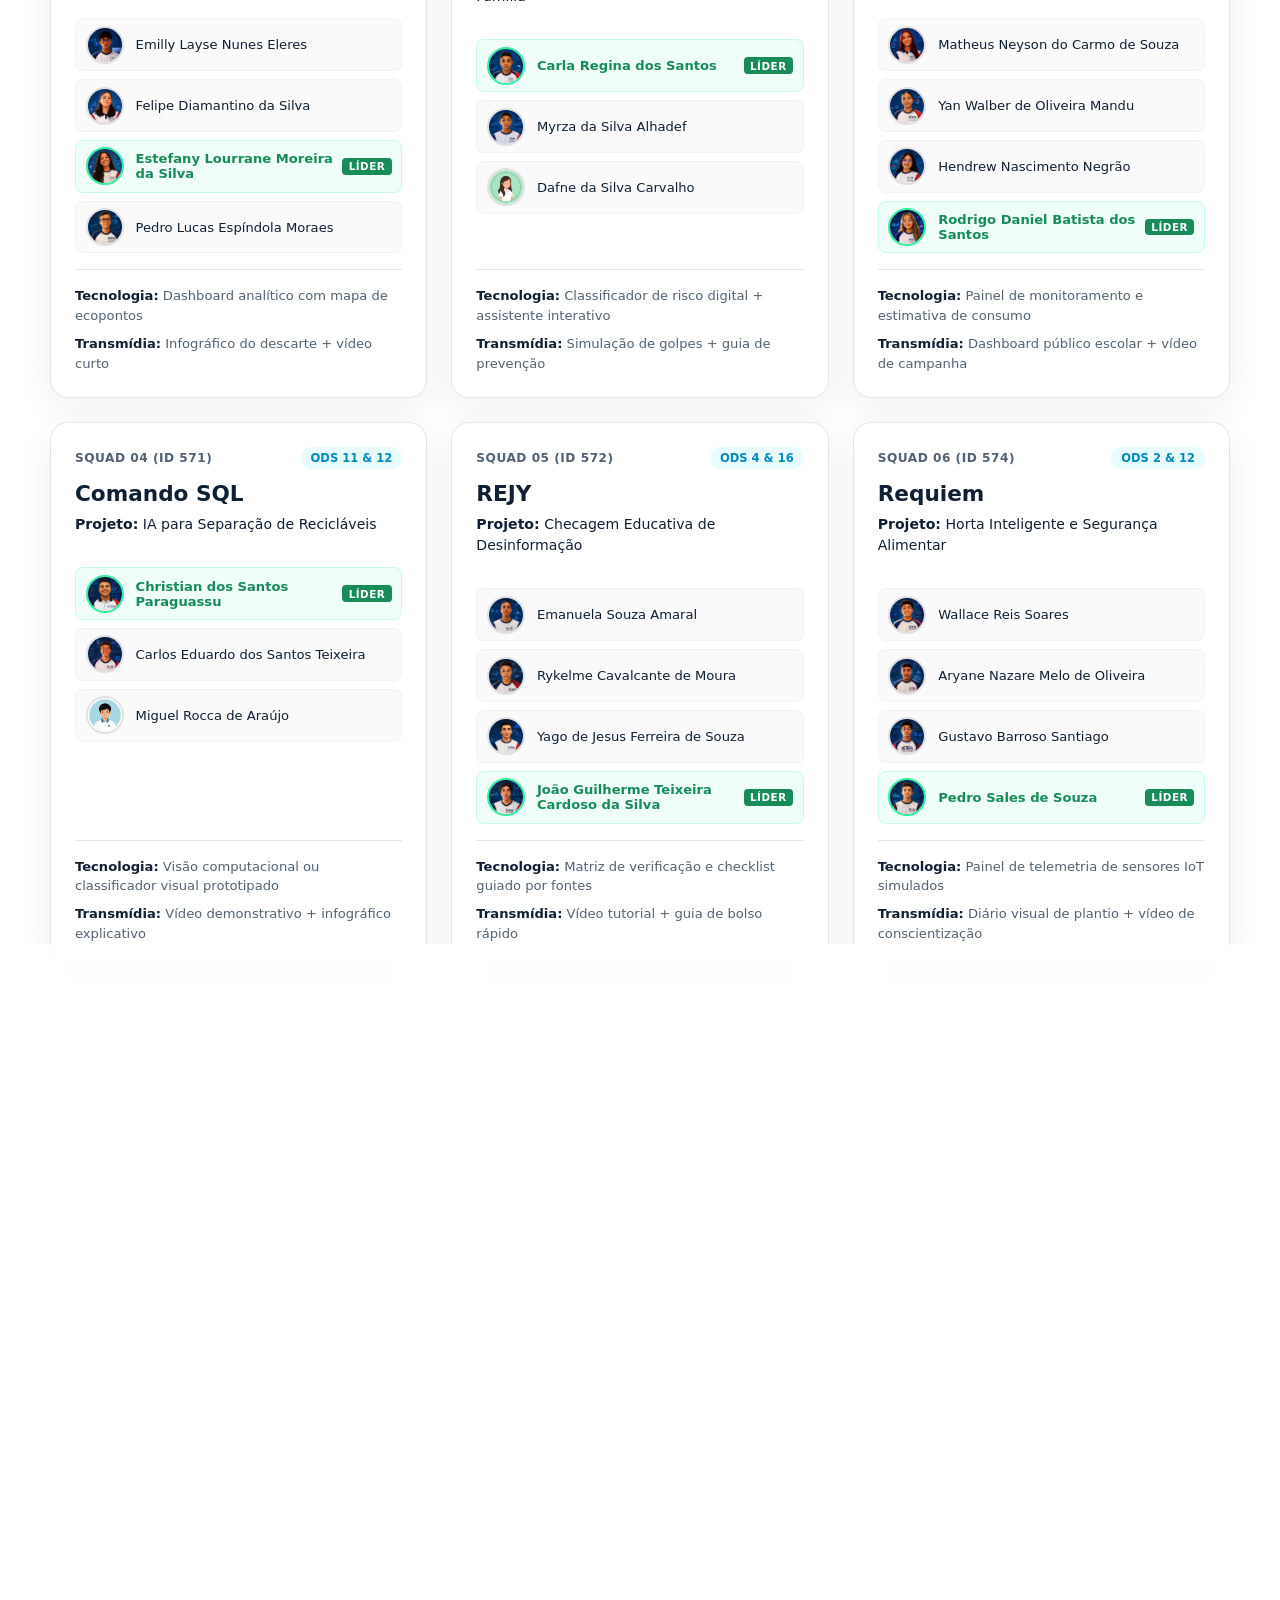
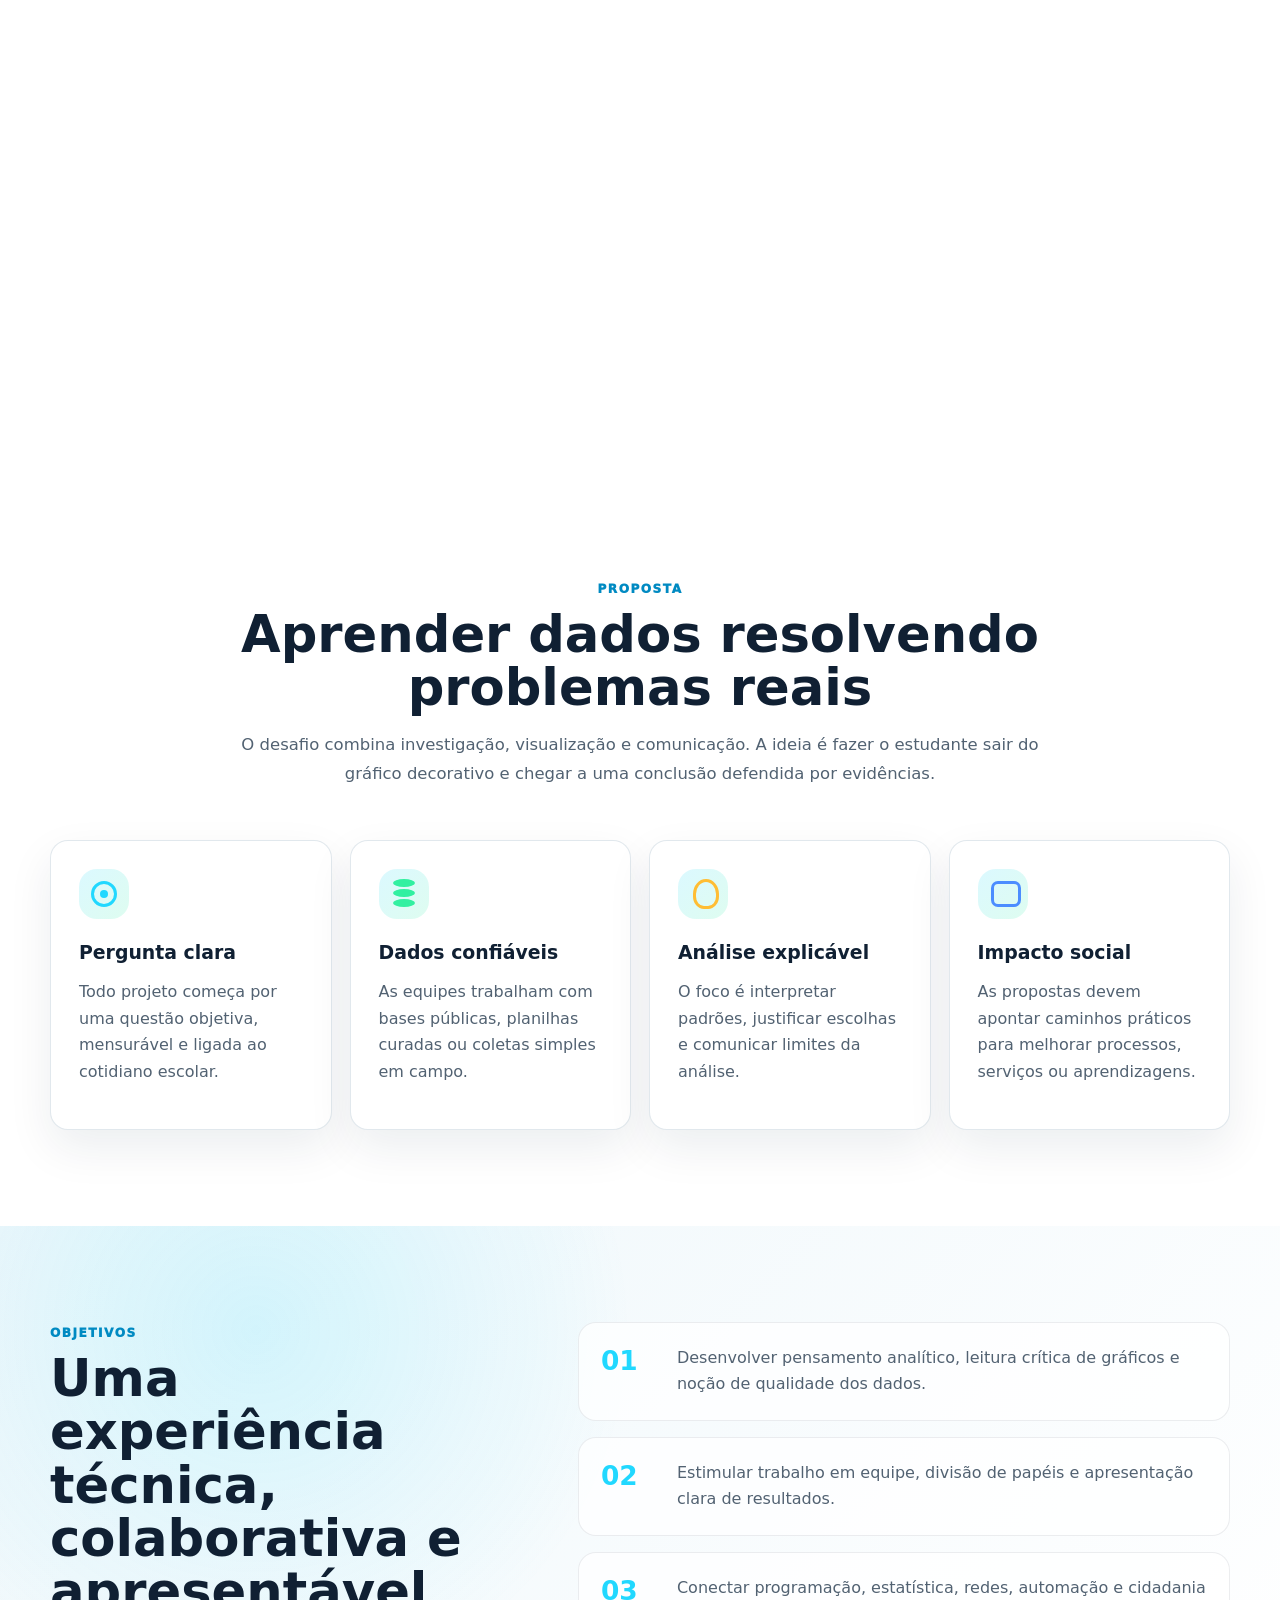
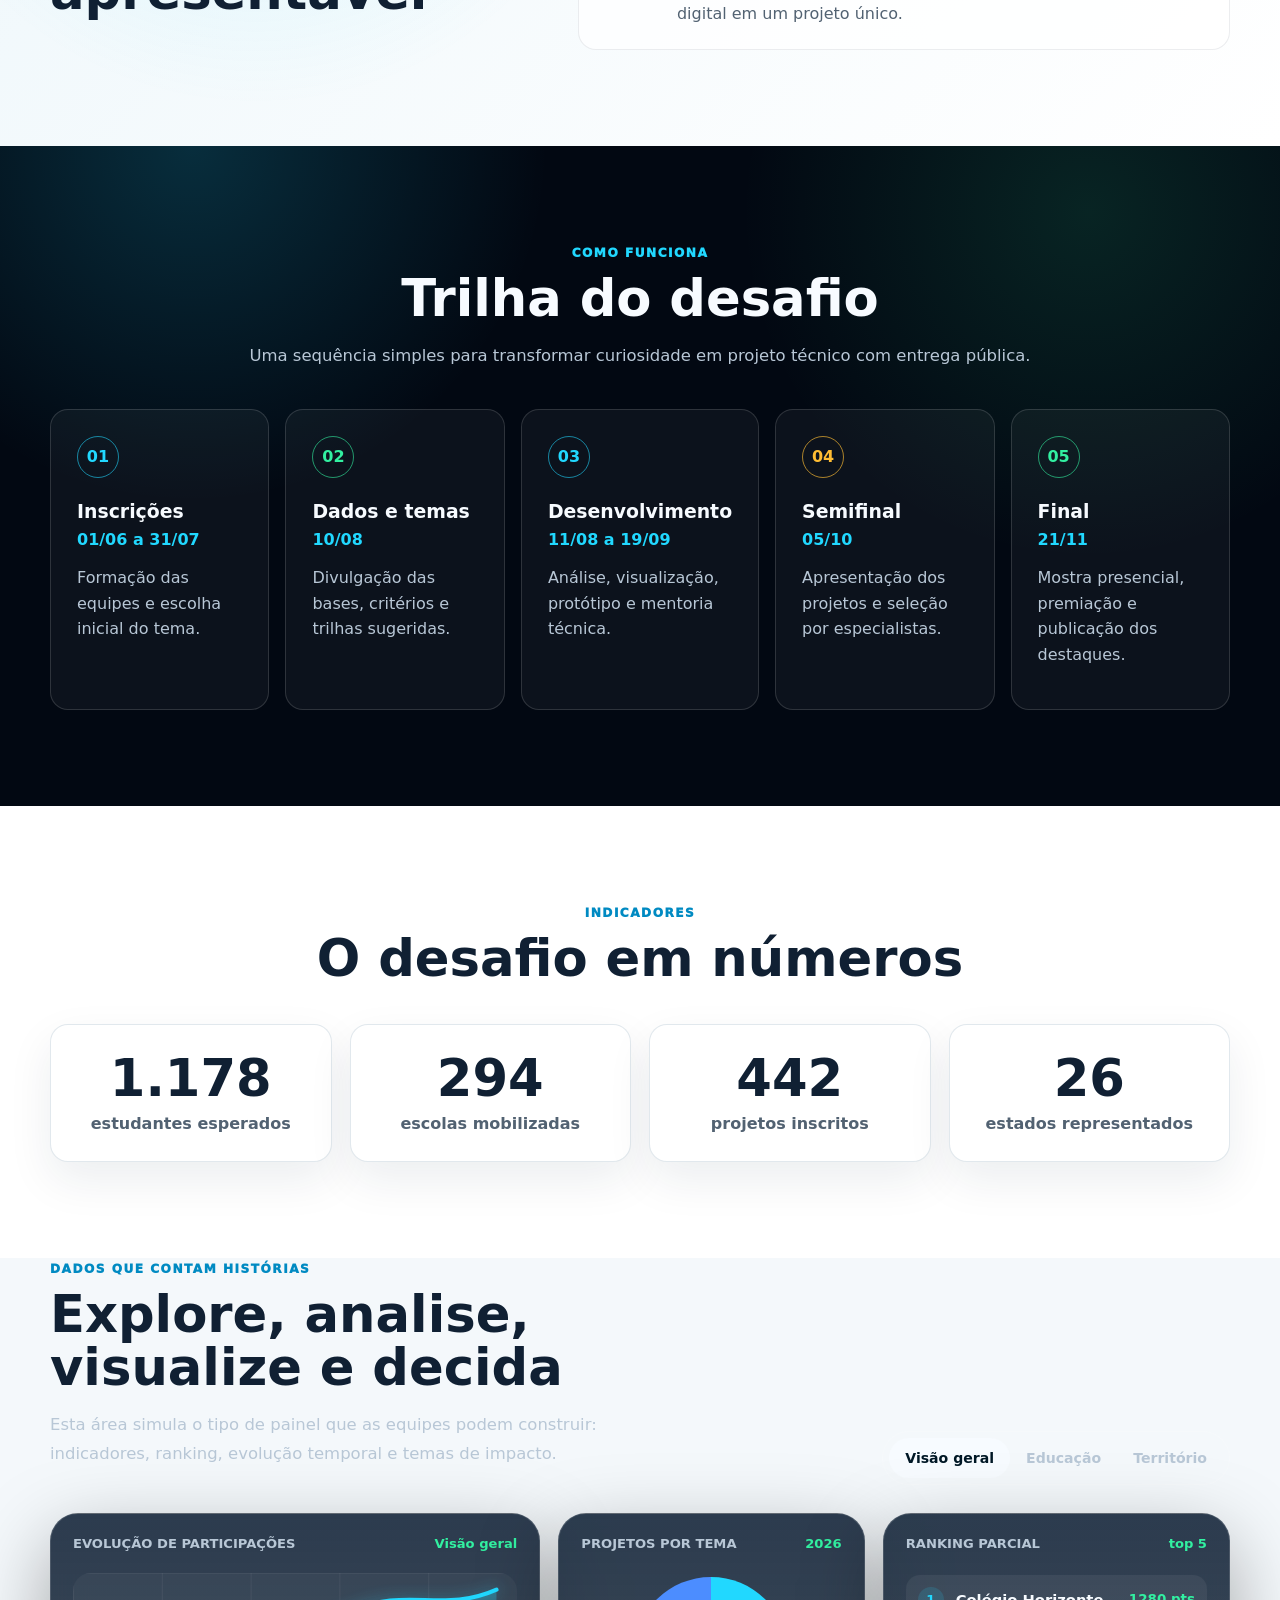
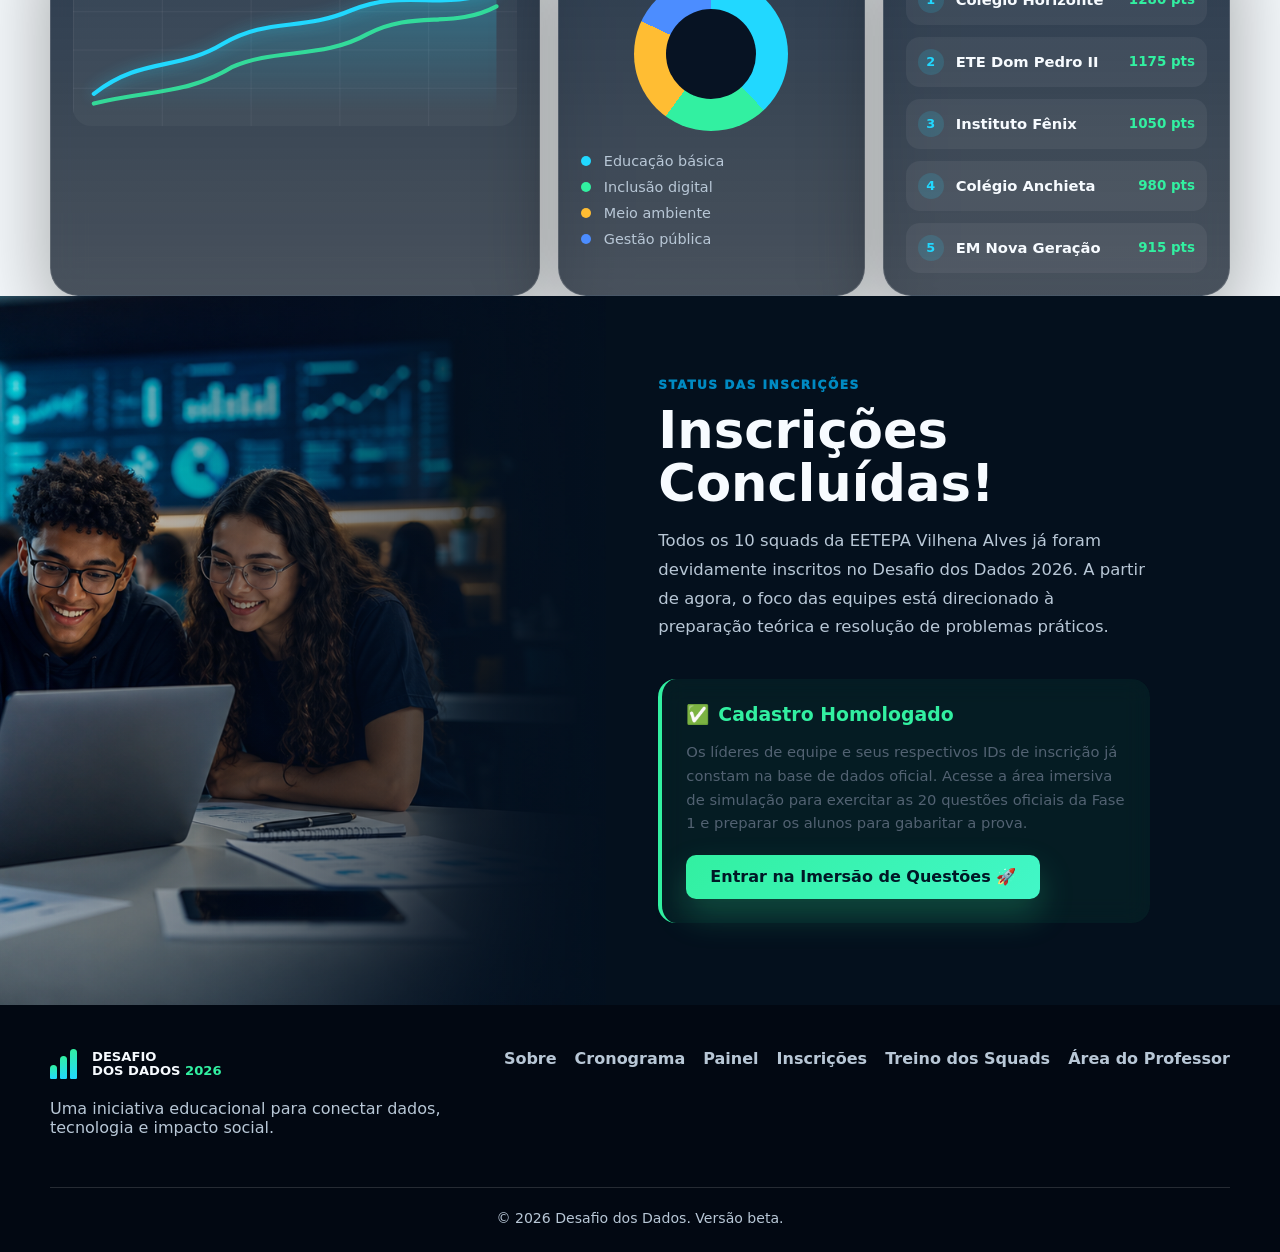
==== commit a38492eb: "feat: Fix question count to 20 and replace real student photos with cartoon PNG avatars" ====
--- a/index.html
+++ b/index.html
@@ -54,7 +54,7 @@
             <span class="section-label" style="color: var(--cyan); text-transform: uppercase; font-weight: 800; letter-spacing: 1px;">Portal de Preparação Escolar</span>
             <h1 id="hero-title">EETEPA Vilhena Alves no Desafio dos Dados 2026</h1>
             <p>
-              Área de imersão e treinamento didático para os 10 squads da nossa escola gabaritarem a primeira fase! Explore as 30 questões de ciência de dados e transformação digital.
+              Área de imersão e treinamento didático para os 10 squads da nossa escola gabaritarem a primeira fase! Explore as 20 questões de ciência de dados e transformação digital.
             </p>
 
             <div class="hero-actions">
@@ -69,7 +69,7 @@
               </div>
               <div>
                 <dt>Preparação</dt>
-                <dd>30 Questões Reais</dd>
+                <dd>20 Questões Reais</dd>
               </div>
               <div>
                 <dt>Squads Ativos</dt>
@@ -91,7 +91,7 @@
         <div class="squads-simulator-cta container-box glass-panel">
           <div class="cta-badge">⚡ Treinamento Ativo</div>
           <h2>Simulador do Desafio dos Dados 2026</h2>
-          <p>Acesse o simulador oficial de questões para treinar com os squads, responder às 30 questões e acumular XP e conquistas!</p>
+          <p>Acesse o simulador oficial de questões para treinar com os squads, responder às 20 questões e acumular XP e conquistas!</p>
           <div class="cta-actions">
             <a href="simulado.html" class="btn btn-primary">Iniciar Simulado dos Squads 🚀</a>
           </div>
@@ -110,7 +110,7 @@
           </div>
           <div class="stat-divider"></div>
           <div class="stat-item">
-            <span class="stat-value">30</span>
+            <span class="stat-value">20</span>
             <span class="stat-label">Questões Reais</span>
           </div>
         </div>
@@ -180,7 +180,7 @@
                 </div>
               </div>
               <div class="squad-member">
-                <img src="assets/alunos/dafne_da_silva_carvalho.webp" alt="Dafne da Silva Carvalho" class="squad-member-avatar" />
+                <img src="assets/alunos/aluno_dafne_cartoon.png" alt="Dafne da Silva Carvalho" class="squad-member-avatar" />
                 <div class="squad-member-info">
                   <span class="squad-member-name">Dafne da Silva Carvalho</span>
                 </div>
@@ -256,7 +256,7 @@
                 </div>
               </div>
               <div class="squad-member">
-                <img src="assets/alunos/miguel_rocca_de_araujo.webp" alt="Miguel Rocca de Araújo" class="squad-member-avatar" />
+                <img src="assets/alunos/aluno_miguel_cartoon.png" alt="Miguel Rocca de Araújo" class="squad-member-avatar" />
                 <div class="squad-member-info">
                   <span class="squad-member-name">Miguel Rocca de Araújo</span>
                 </div>
@@ -373,7 +373,7 @@
                 </div>
               </div>
               <div class="squad-member">
-                <img src="assets/alunos/romulo_caio_da_silva_de_oliveira.webp" alt="Rômulo Caio da Silva de Oliveira" class="squad-member-avatar" />
+                <img src="assets/alunos/aluno_romulo_cartoon.png" alt="Rômulo Caio da Silva de Oliveira" class="squad-member-avatar" />
                 <div class="squad-member-info">
                   <span class="squad-member-name">Rômulo Caio da Silva de Oliveira</span>
                 </div>
@@ -484,13 +484,13 @@
                 </div>
               </div>
               <div class="squad-member">
-                <img src="assets/alunos/mikael_chrystian_duarte_melo.webp" alt="Mikael Chrystian Duarte Melo" class="squad-member-avatar" />
+                <img src="assets/alunos/aluno_mikael_cartoon.png" alt="Mikael Chrystian Duarte Melo" class="squad-member-avatar" />
                 <div class="squad-member-info">
                   <span class="squad-member-name">Mikael Chrystian Duarte Melo</span>
                 </div>
               </div>
               <div class="squad-member">
-                <img src="assets/alunos/aluno_32.webp" alt="João Guilherme Seabra de Castro" class="squad-member-avatar" />
+                <img src="assets/alunos/aluno_sem_rosto.png" alt="João Guilherme Seabra de Castro" class="squad-member-avatar" />
                 <div class="squad-member-info">
                   <span class="squad-member-name">João Guilherme Seabra de Castro</span>
                 </div>
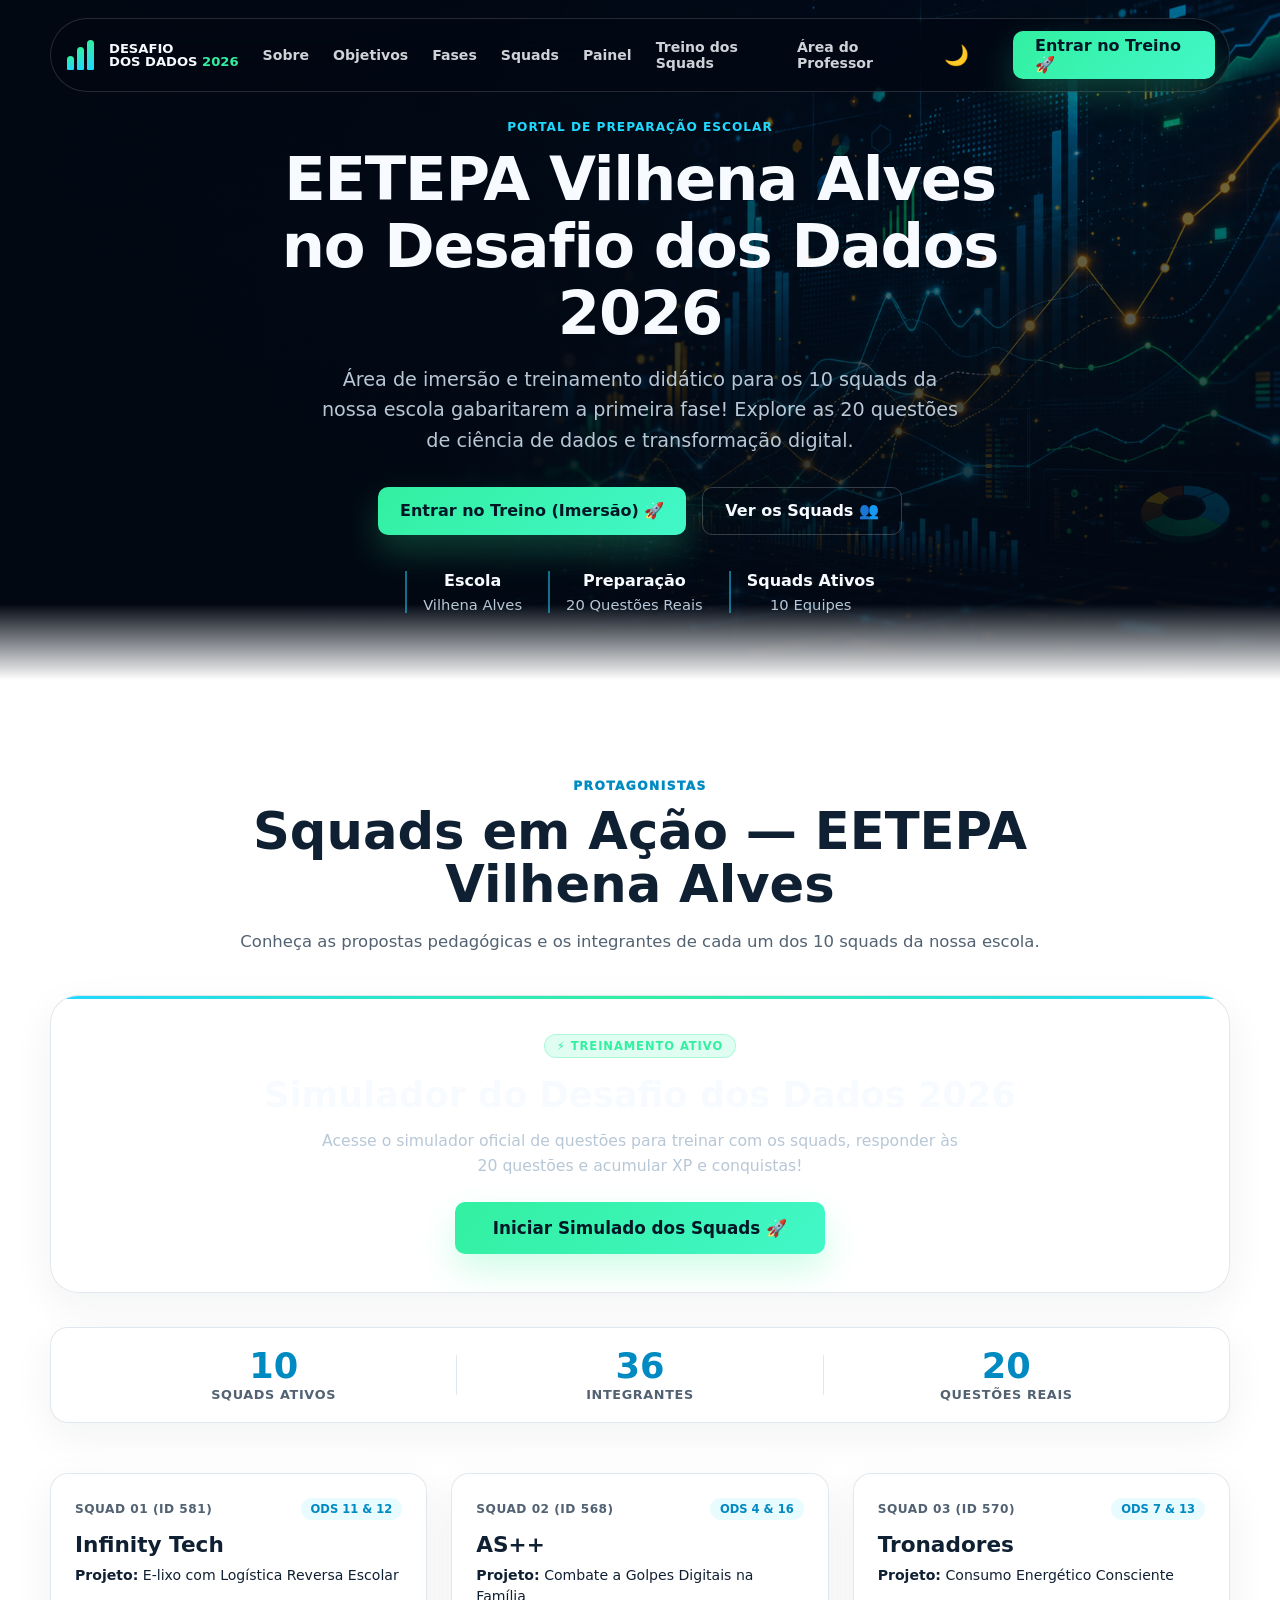
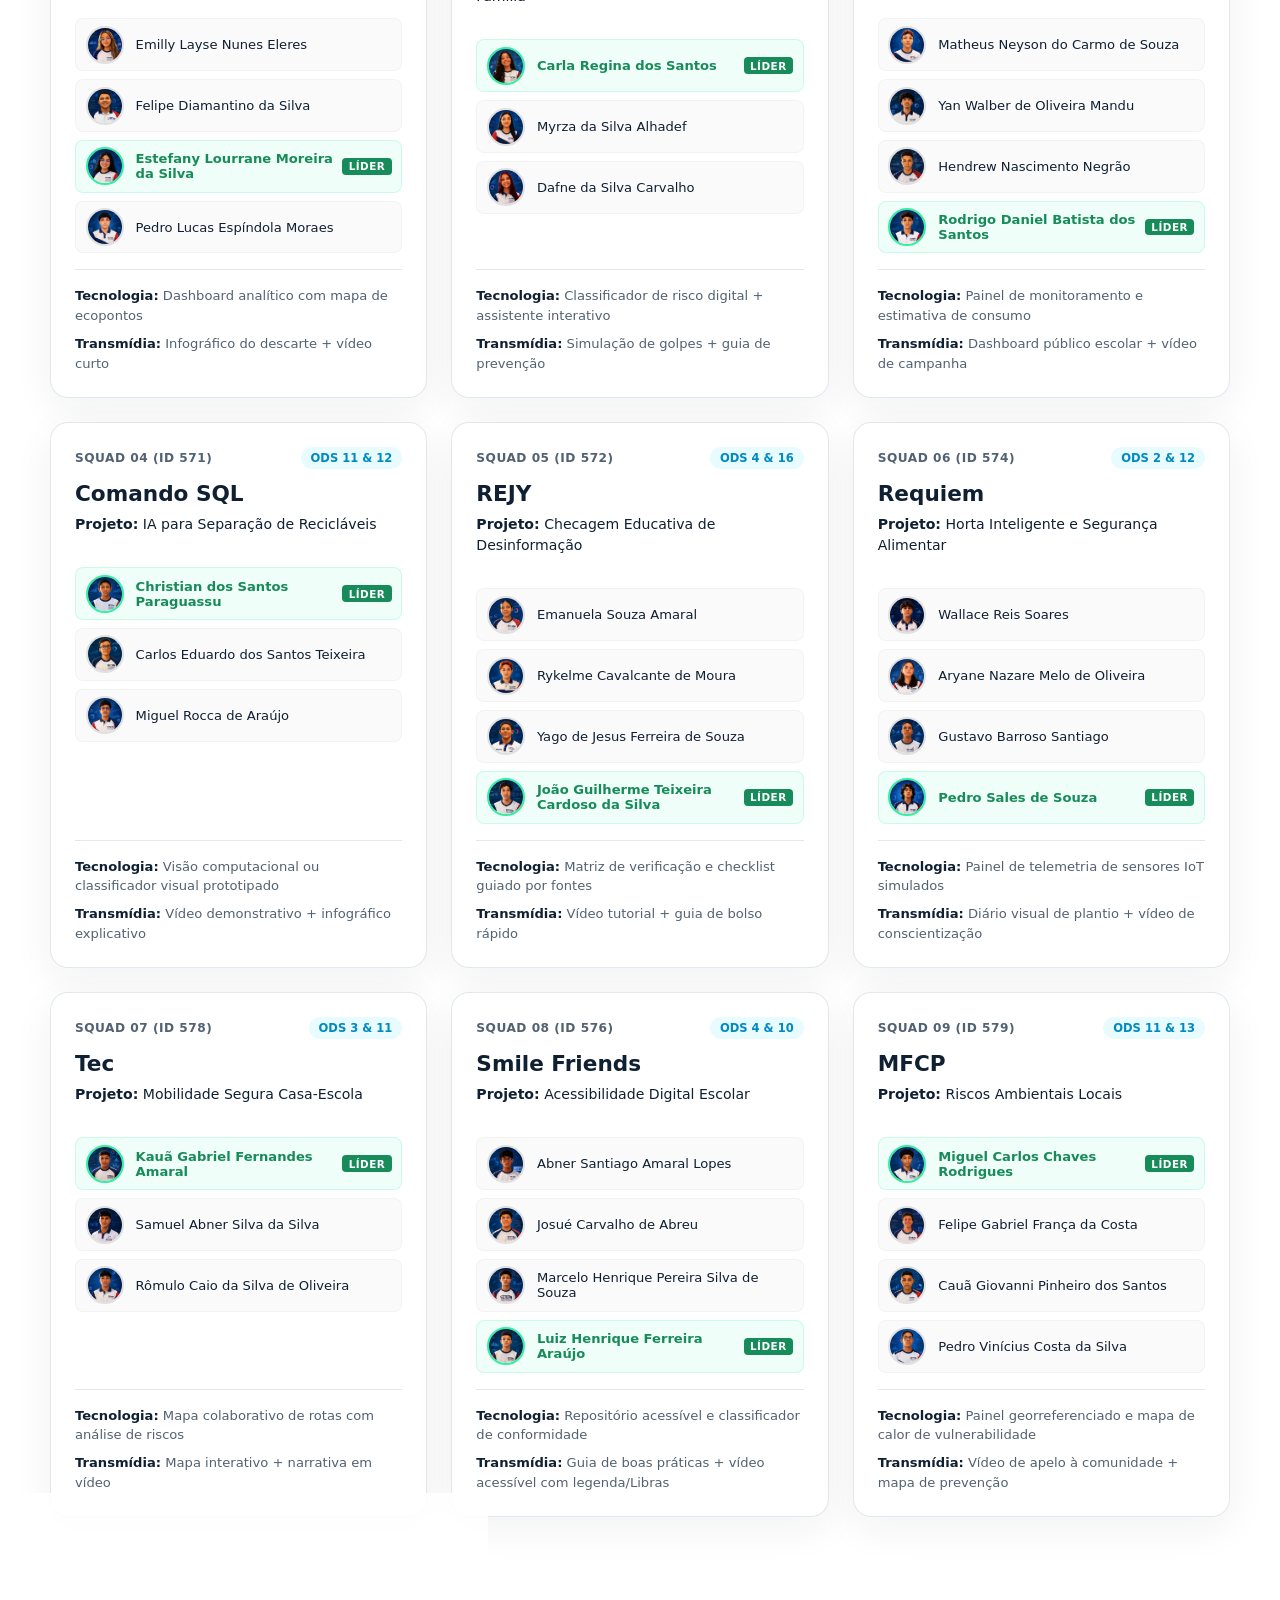
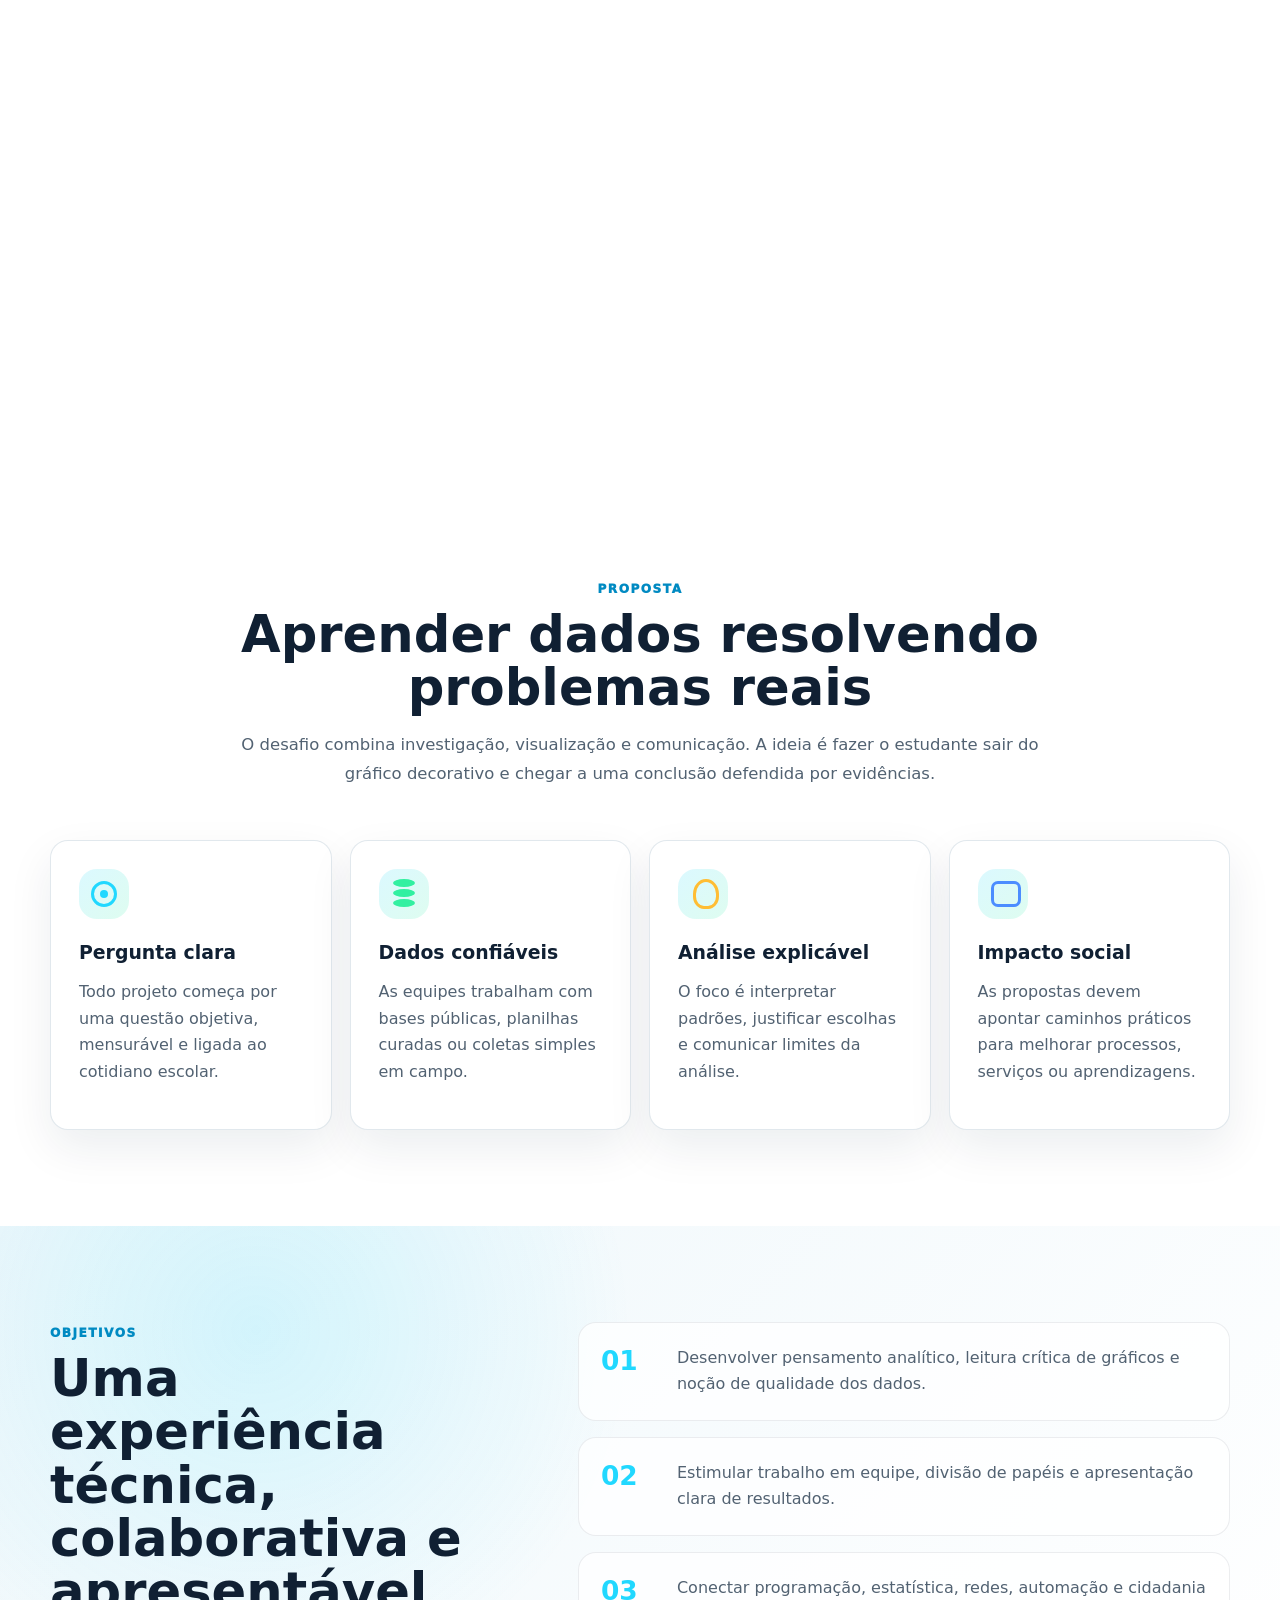
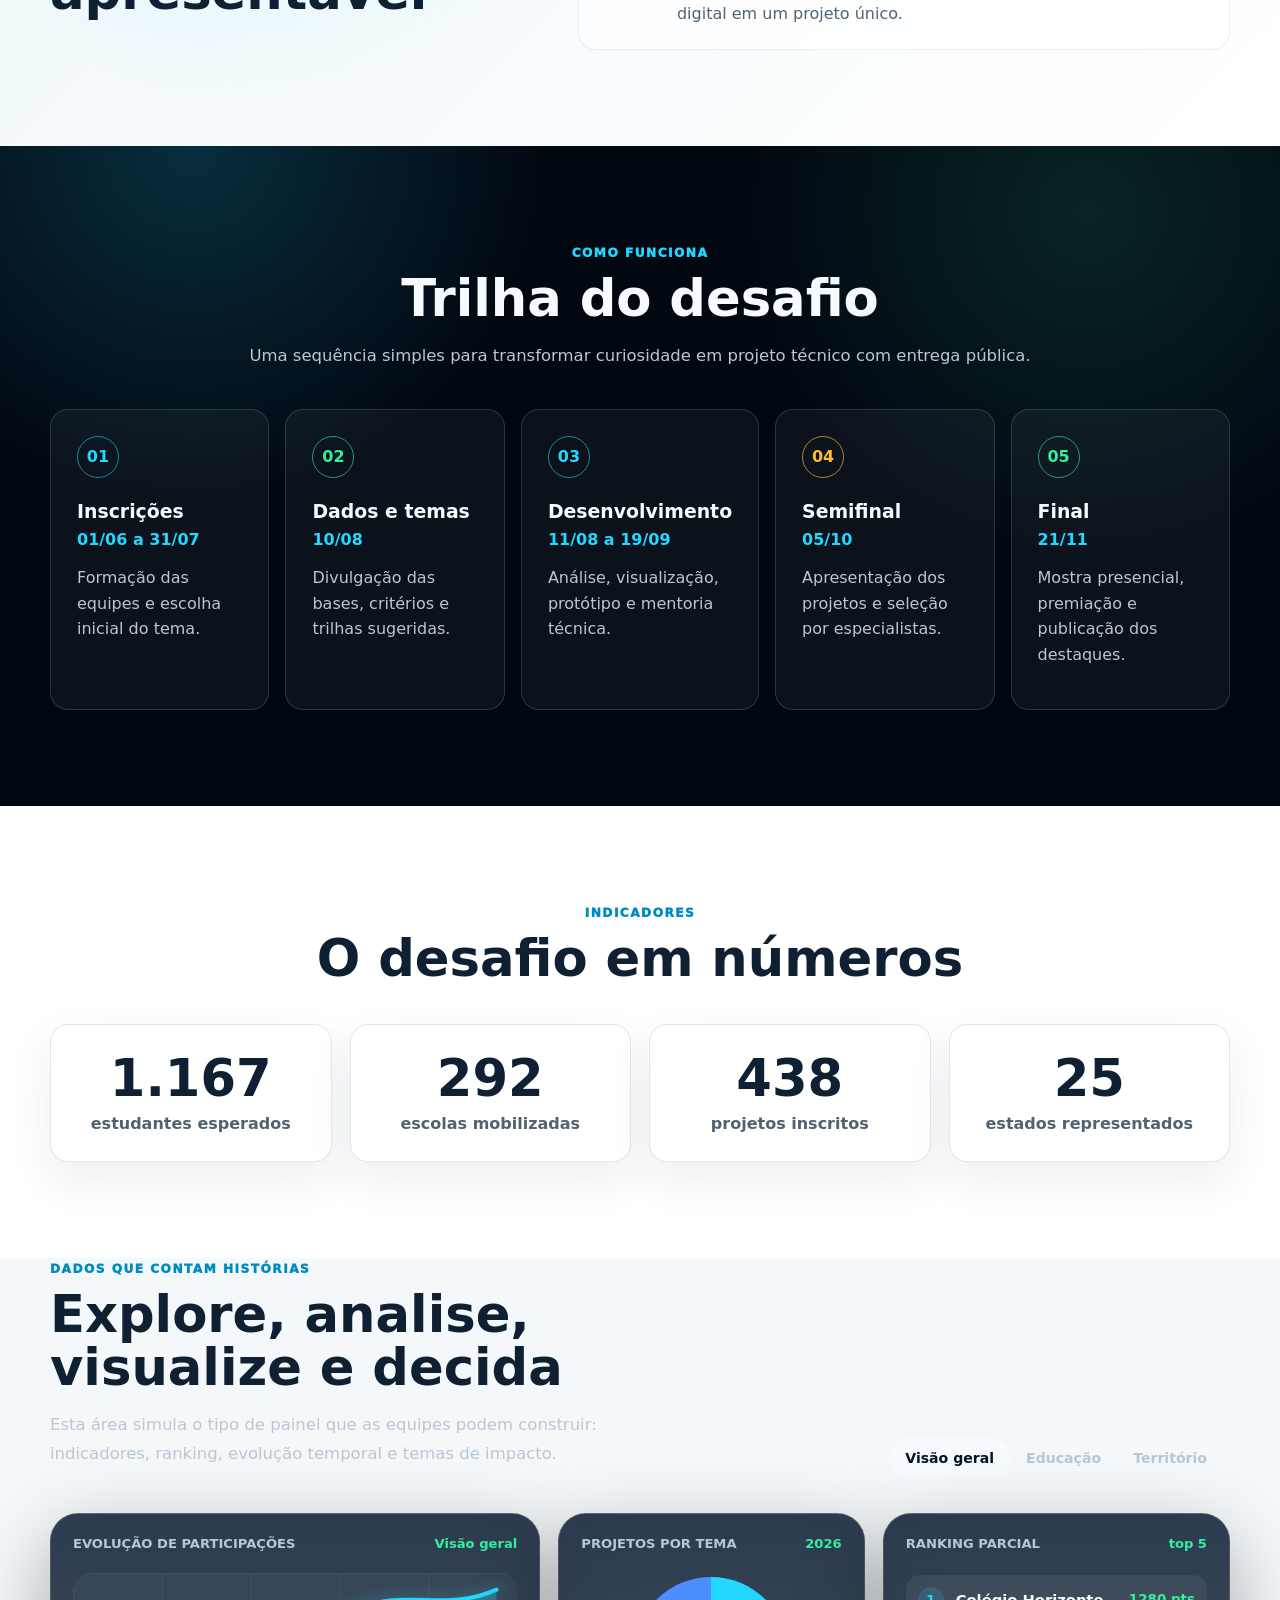
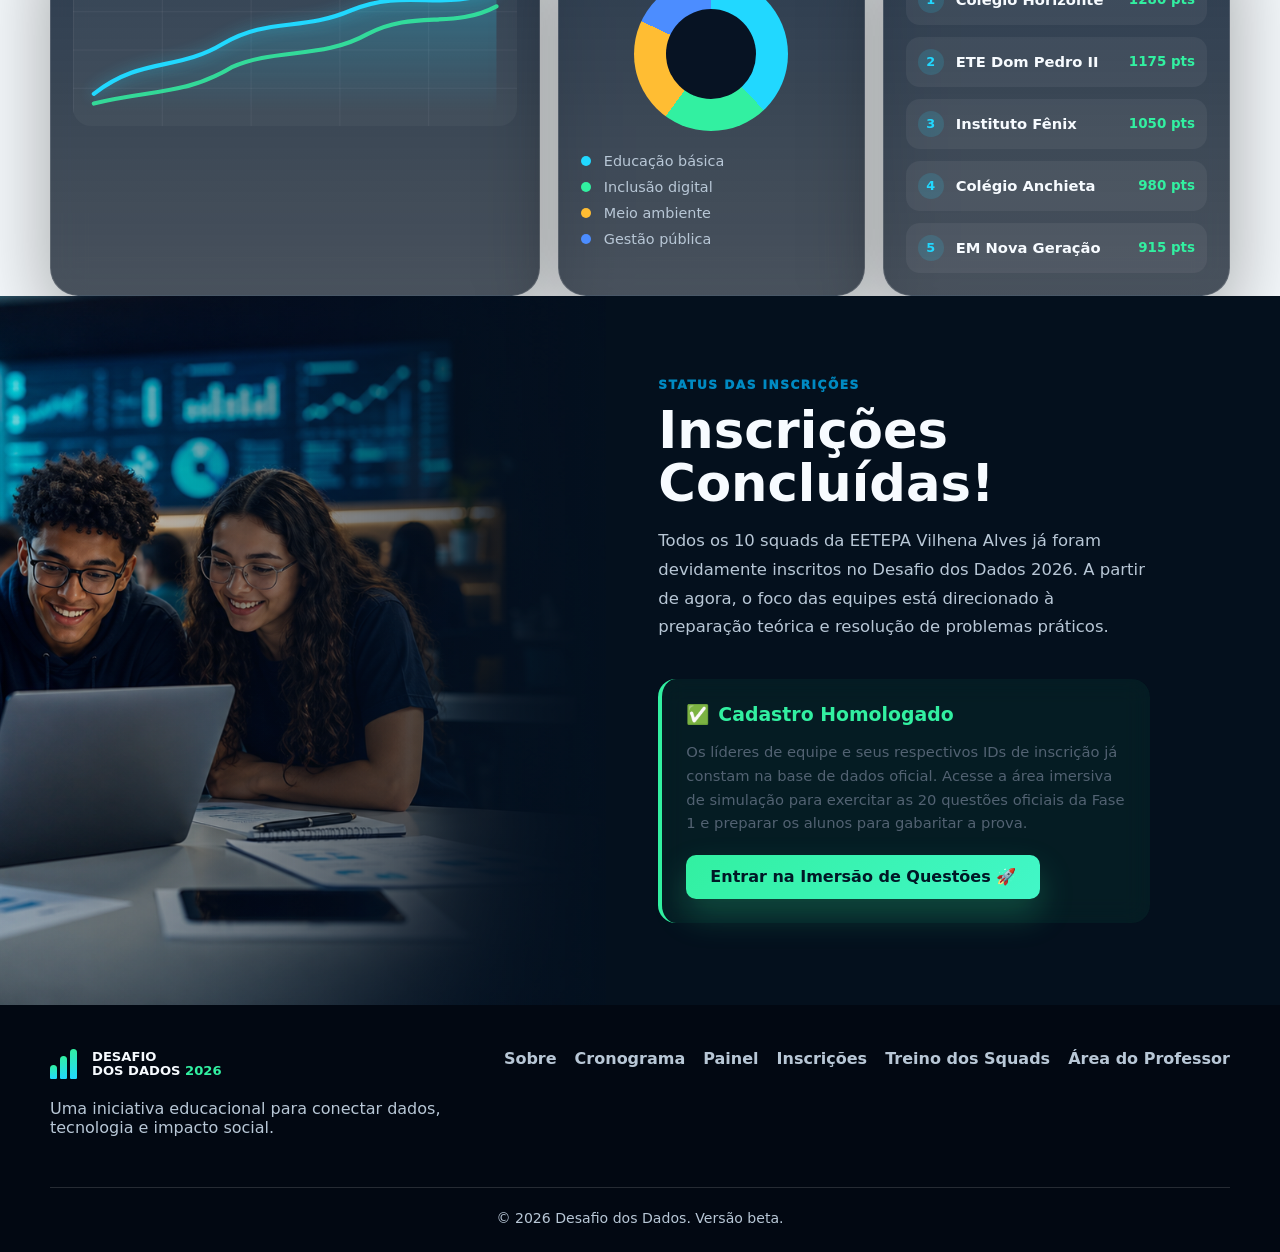
==== commit 4bb332b8: "Sincroniza imagens e nomes de todos os 36 alunos com base na referencia oficial. Inclui geracao de a" ====
--- a/index.html
+++ b/index.html
@@ -126,26 +126,26 @@
             <p class="squad-acao-project"><strong>Projeto:</strong> E-lixo com Logística Reversa Escolar</p>
             <div class="squad-members-list">
               <div class="squad-member">
-                <img src="assets/alunos/aluno_1.webp" alt="Emilly Layse Nunes Eleres" class="squad-member-avatar" />
+                <img src="assets/alunos/emilly_layse_nunes_eleres.webp" alt="Emilly Layse Nunes Eleres" class="squad-member-avatar" />
                 <div class="squad-member-info">
                   <span class="squad-member-name">Emilly Layse Nunes Eleres</span>
                 </div>
               </div>
               <div class="squad-member">
-                <img src="assets/alunos/aluno_2.webp" alt="Felipe Diamantino da Silva" class="squad-member-avatar" />
+                <img src="assets/alunos/felipe_diamantino_da_silva.webp" alt="Felipe Diamantino da Silva" class="squad-member-avatar" />
                 <div class="squad-member-info">
                   <span class="squad-member-name">Felipe Diamantino da Silva</span>
                 </div>
               </div>
               <div class="squad-member leader">
-                <img src="assets/alunos/aluno_3.webp" alt="Estefany Lourrane Moreira da Silva" class="squad-member-avatar" />
+                <img src="assets/alunos/estefany_lourrane_moreira_da_silva.webp" alt="Estefany Lourrane Moreira da Silva" class="squad-member-avatar" />
                 <div class="squad-member-info">
                   <span class="squad-member-name">Estefany Lourrane Moreira da Silva</span>
                   <span class="squad-member-badge">Líder</span>
                 </div>
               </div>
               <div class="squad-member">
-                <img src="assets/alunos/aluno_4.webp" alt="Pedro Lucas Espíndola Moraes" class="squad-member-avatar" />
+                <img src="assets/alunos/pedro_lucas_espindola_moraes.webp" alt="Pedro Lucas Espíndola Moraes" class="squad-member-avatar" />
                 <div class="squad-member-info">
                   <span class="squad-member-name">Pedro Lucas Espíndola Moraes</span>
                 </div>
@@ -167,20 +167,20 @@
             <p class="squad-acao-project"><strong>Projeto:</strong> Combate a Golpes Digitais na Família</p>
             <div class="squad-members-list">
               <div class="squad-member leader">
-                <img src="assets/alunos/aluno_5.webp" alt="Carla Regina dos Santos" class="squad-member-avatar" />
+                <img src="assets/alunos/carla_regina_dos_santos.webp" alt="Carla Regina dos Santos" class="squad-member-avatar" />
                 <div class="squad-member-info">
                   <span class="squad-member-name">Carla Regina dos Santos</span>
                   <span class="squad-member-badge">Líder</span>
                 </div>
               </div>
               <div class="squad-member">
-                <img src="assets/alunos/aluno_6.webp" alt="Myrza da Silva Alhadef" class="squad-member-avatar" />
+                <img src="assets/alunos/myrza_da_silva_alhadef.webp" alt="Myrza da Silva Alhadef" class="squad-member-avatar" />
                 <div class="squad-member-info">
                   <span class="squad-member-name">Myrza da Silva Alhadef</span>
                 </div>
               </div>
               <div class="squad-member">
-                <img src="assets/alunos/aluno_dafne_cartoon.png" alt="Dafne da Silva Carvalho" class="squad-member-avatar" />
+                <img src="assets/alunos/dafne_da_silva_carvalho.webp" alt="Dafne da Silva Carvalho" class="squad-member-avatar" />
                 <div class="squad-member-info">
                   <span class="squad-member-name">Dafne da Silva Carvalho</span>
                 </div>
@@ -202,25 +202,25 @@
             <p class="squad-acao-project"><strong>Projeto:</strong> Consumo Energético Consciente</p>
             <div class="squad-members-list">
               <div class="squad-member">
-                <img src="assets/alunos/aluno_7.webp" alt="Matheus Neyson do Carmo de Souza" class="squad-member-avatar" />
+                <img src="assets/alunos/matheus_neyson_do_carmo_de_souza.webp" alt="Matheus Neyson do Carmo de Souza" class="squad-member-avatar" />
                 <div class="squad-member-info">
                   <span class="squad-member-name">Matheus Neyson do Carmo de Souza</span>
                 </div>
               </div>
               <div class="squad-member">
-                <img src="assets/alunos/aluno_8.webp" alt="Yan Walber de Oliveira Mandu" class="squad-member-avatar" />
+                <img src="assets/alunos/yan_walber_de_oliveira_mandu.webp" alt="Yan Walber de Oliveira Mandu" class="squad-member-avatar" />
                 <div class="squad-member-info">
                   <span class="squad-member-name">Yan Walber de Oliveira Mandu</span>
                 </div>
               </div>
               <div class="squad-member">
-                <img src="assets/alunos/aluno_9.webp" alt="Hendrew Nascimento Negrão" class="squad-member-avatar" />
+                <img src="assets/alunos/hendrew_nascimento_negrao.webp" alt="Hendrew Nascimento Negrão" class="squad-member-avatar" />
                 <div class="squad-member-info">
                   <span class="squad-member-name">Hendrew Nascimento Negrão</span>
                 </div>
               </div>
               <div class="squad-member leader">
-                <img src="assets/alunos/aluno_10.webp" alt="Rodrigo Daniel Batista dos Santos" class="squad-member-avatar" />
+                <img src="assets/alunos/rodrigo_daniel_batista_dos_santos.webp" alt="Rodrigo Daniel Batista dos Santos" class="squad-member-avatar" />
                 <div class="squad-member-info">
                   <span class="squad-member-name">Rodrigo Daniel Batista dos Santos</span>
                   <span class="squad-member-badge">Líder</span>
@@ -243,20 +243,20 @@
             <p class="squad-acao-project"><strong>Projeto:</strong> IA para Separação de Recicláveis</p>
             <div class="squad-members-list">
               <div class="squad-member leader">
-                <img src="assets/alunos/aluno_11.webp" alt="Christian dos Santos Paraguassu" class="squad-member-avatar" />
+                <img src="assets/alunos/christian_dos_santos_paraguassu.webp" alt="Christian dos Santos Paraguassu" class="squad-member-avatar" />
                 <div class="squad-member-info">
                   <span class="squad-member-name">Christian dos Santos Paraguassu</span>
                   <span class="squad-member-badge">Líder</span>
                 </div>
               </div>
               <div class="squad-member">
-                <img src="assets/alunos/aluno_12.webp" alt="Carlos Eduardo dos Santos Teixeira" class="squad-member-avatar" />
+                <img src="assets/alunos/carlos_eduardo_dos_santos_teixeira.webp" alt="Carlos Eduardo dos Santos Teixeira" class="squad-member-avatar" />
                 <div class="squad-member-info">
                   <span class="squad-member-name">Carlos Eduardo dos Santos Teixeira</span>
                 </div>
               </div>
               <div class="squad-member">
-                <img src="assets/alunos/aluno_miguel_cartoon.png" alt="Miguel Rocca de Araújo" class="squad-member-avatar" />
+                <img src="assets/alunos/miguel_rocca_de_araujo.webp" alt="Miguel Rocca de Araújo" class="squad-member-avatar" />
                 <div class="squad-member-info">
                   <span class="squad-member-name">Miguel Rocca de Araújo</span>
                 </div>
@@ -278,25 +278,25 @@
             <p class="squad-acao-project"><strong>Projeto:</strong> Checagem Educativa de Desinformação</p>
             <div class="squad-members-list">
               <div class="squad-member">
-                <img src="assets/alunos/aluno_13.webp" alt="Emanuela Souza Amaral" class="squad-member-avatar" />
+                <img src="assets/alunos/emanuela_souza_amaral.webp" alt="Emanuela Souza Amaral" class="squad-member-avatar" />
                 <div class="squad-member-info">
                   <span class="squad-member-name">Emanuela Souza Amaral</span>
                 </div>
               </div>
               <div class="squad-member">
-                <img src="assets/alunos/aluno_14.webp" alt="Rykelme Cavalcante de Moura" class="squad-member-avatar" />
+                <img src="assets/alunos/rykelme_cavalcante_de_moura.webp" alt="Rykelme Cavalcante de Moura" class="squad-member-avatar" />
                 <div class="squad-member-info">
                   <span class="squad-member-name">Rykelme Cavalcante de Moura</span>
                 </div>
               </div>
               <div class="squad-member">
-                <img src="assets/alunos/aluno_15.webp" alt="Yago de Jesus Ferreira de Souza" class="squad-member-avatar" />
+                <img src="assets/alunos/yago_de_jesus_ferreira_de_souza.webp" alt="Yago de Jesus Ferreira de Souza" class="squad-member-avatar" />
                 <div class="squad-member-info">
                   <span class="squad-member-name">Yago de Jesus Ferreira de Souza</span>
                 </div>
               </div>
               <div class="squad-member leader">
-                <img src="assets/alunos/aluno_16.webp" alt="João Guilherme Teixeira Cardoso da Silva" class="squad-member-avatar" />
+                <img src="assets/alunos/joao_guilherme_teixeira_cardoso_da_silva.webp" alt="João Guilherme Teixeira Cardoso da Silva" class="squad-member-avatar" />
                 <div class="squad-member-info">
                   <span class="squad-member-name">João Guilherme Teixeira Cardoso da Silva</span>
                   <span class="squad-member-badge">Líder</span>
@@ -319,25 +319,25 @@
             <p class="squad-acao-project"><strong>Projeto:</strong> Horta Inteligente e Segurança Alimentar</p>
             <div class="squad-members-list">
               <div class="squad-member">
-                <img src="assets/alunos/aluno_17.webp" alt="Wallace Reis Soares" class="squad-member-avatar" />
+                <img src="assets/alunos/wallace_reis_soares.webp" alt="Wallace Reis Soares" class="squad-member-avatar" />
                 <div class="squad-member-info">
                   <span class="squad-member-name">Wallace Reis Soares</span>
                 </div>
               </div>
               <div class="squad-member">
-                <img src="assets/alunos/aluno_18.webp" alt="Aryane Nazare Melo de Oliveira" class="squad-member-avatar" />
+                <img src="assets/alunos/aryane_nazare_melo_de_oliveira.webp" alt="Aryane Nazare Melo de Oliveira" class="squad-member-avatar" />
                 <div class="squad-member-info">
                   <span class="squad-member-name">Aryane Nazare Melo de Oliveira</span>
                 </div>
               </div>
               <div class="squad-member">
-                <img src="assets/alunos/aluno_19.webp" alt="Gustavo Barroso Santiago" class="squad-member-avatar" />
+                <img src="assets/alunos/gustavo_barroso_santiago.webp" alt="Gustavo Barroso Santiago" class="squad-member-avatar" />
                 <div class="squad-member-info">
                   <span class="squad-member-name">Gustavo Barroso Santiago</span>
                 </div>
               </div>
               <div class="squad-member leader">
-                <img src="assets/alunos/aluno_20.webp" alt="Pedro Sales de Souza" class="squad-member-avatar" />
+                <img src="assets/alunos/pedro_sales_de_souza.webp" alt="Pedro Sales de Souza" class="squad-member-avatar" />
                 <div class="squad-member-info">
                   <span class="squad-member-name">Pedro Sales de Souza</span>
                   <span class="squad-member-badge">Líder</span>
@@ -360,20 +360,20 @@
             <p class="squad-acao-project"><strong>Projeto:</strong> Mobilidade Segura Casa-Escola</p>
             <div class="squad-members-list">
               <div class="squad-member leader">
-                <img src="assets/alunos/aluno_21.webp" alt="Kauã Gabriel Fernandes Amaral" class="squad-member-avatar" />
+                <img src="assets/alunos/kaua_gabriel_fernandes_amaral.webp" alt="Kauã Gabriel Fernandes Amaral" class="squad-member-avatar" />
                 <div class="squad-member-info">
                   <span class="squad-member-name">Kauã Gabriel Fernandes Amaral</span>
                   <span class="squad-member-badge">Líder</span>
                 </div>
               </div>
               <div class="squad-member">
-                <img src="assets/alunos/aluno_22.webp" alt="Samuel Abner Silva da Silva" class="squad-member-avatar" />
+                <img src="assets/alunos/samuel_abner_silva_da_silva.webp" alt="Samuel Abner Silva da Silva" class="squad-member-avatar" />
                 <div class="squad-member-info">
                   <span class="squad-member-name">Samuel Abner Silva da Silva</span>
                 </div>
               </div>
               <div class="squad-member">
-                <img src="assets/alunos/aluno_romulo_cartoon.png" alt="Rômulo Caio da Silva de Oliveira" class="squad-member-avatar" />
+                <img src="assets/alunos/romulo_caio_da_silva_de_oliveira.webp" alt="Rômulo Caio da Silva de Oliveira" class="squad-member-avatar" />
                 <div class="squad-member-info">
                   <span class="squad-member-name">Rômulo Caio da Silva de Oliveira</span>
                 </div>
@@ -395,25 +395,25 @@
             <p class="squad-acao-project"><strong>Projeto:</strong> Acessibilidade Digital Escolar</p>
             <div class="squad-members-list">
               <div class="squad-member">
-                <img src="assets/alunos/aluno_23.webp" alt="Abner Santiago Amaral Lopes" class="squad-member-avatar" />
+                <img src="assets/alunos/abner_santiago_amaral_lopes.webp" alt="Abner Santiago Amaral Lopes" class="squad-member-avatar" />
                 <div class="squad-member-info">
                   <span class="squad-member-name">Abner Santiago Amaral Lopes</span>
                 </div>
               </div>
               <div class="squad-member">
-                <img src="assets/alunos/aluno_24.webp" alt="Josué Carvalho de Abreu" class="squad-member-avatar" />
+                <img src="assets/alunos/josue_carvalho_de_abreu.webp" alt="Josué Carvalho de Abreu" class="squad-member-avatar" />
                 <div class="squad-member-info">
                   <span class="squad-member-name">Josué Carvalho de Abreu</span>
                 </div>
               </div>
               <div class="squad-member">
-                <img src="assets/alunos/aluno_25.webp" alt="Marcelo Henrique Pereira Silva de Souza" class="squad-member-avatar" />
+                <img src="assets/alunos/marcelo_henrique_pereira_silva_de_souza.webp" alt="Marcelo Henrique Pereira Silva de Souza" class="squad-member-avatar" />
                 <div class="squad-member-info">
                   <span class="squad-member-name">Marcelo Henrique Pereira Silva de Souza</span>
                 </div>
               </div>
               <div class="squad-member leader">
-                <img src="assets/alunos/aluno_26.webp" alt="Luiz Henrique Ferreira Araújo" class="squad-member-avatar" />
+                <img src="assets/alunos/luiz_henrique_ferreira_araujo.webp" alt="Luiz Henrique Ferreira Araújo" class="squad-member-avatar" />
                 <div class="squad-member-info">
                   <span class="squad-member-name">Luiz Henrique Ferreira Araújo</span>
                   <span class="squad-member-badge">Líder</span>
@@ -436,26 +436,26 @@
             <p class="squad-acao-project"><strong>Projeto:</strong> Riscos Ambientais Locais</p>
             <div class="squad-members-list">
               <div class="squad-member leader">
-                <img src="assets/alunos/aluno_27.webp" alt="Miguel Carlos Chaves Rodrigues" class="squad-member-avatar" />
+                <img src="assets/alunos/miguel_carlos_chaves_rodrigues.webp" alt="Miguel Carlos Chaves Rodrigues" class="squad-member-avatar" />
                 <div class="squad-member-info">
                   <span class="squad-member-name">Miguel Carlos Chaves Rodrigues</span>
                   <span class="squad-member-badge">Líder</span>
                 </div>
               </div>
               <div class="squad-member">
-                <img src="assets/alunos/aluno_28.webp" alt="Felipe Gabriel França da Costa" class="squad-member-avatar" />
+                <img src="assets/alunos/felipe_gabriel_franca_da_costa.webp" alt="Felipe Gabriel França da Costa" class="squad-member-avatar" />
                 <div class="squad-member-info">
                   <span class="squad-member-name">Felipe Gabriel França da Costa</span>
                 </div>
               </div>
               <div class="squad-member">
-                <img src="assets/alunos/aluno_29.webp" alt="Cauã Giovanni Pinheiro dos Santos" class="squad-member-avatar" />
+                <img src="assets/alunos/caua_giovanni_pinheiro_dos_santos.webp" alt="Cauã Giovanni Pinheiro dos Santos" class="squad-member-avatar" />
                 <div class="squad-member-info">
                   <span class="squad-member-name">Cauã Giovanni Pinheiro dos Santos</span>
                 </div>
               </div>
               <div class="squad-member">
-                <img src="assets/alunos/aluno_30.webp" alt="Pedro Vinícius Costa da Silva" class="squad-member-avatar" />
+                <img src="assets/alunos/pedro_vinicius_costa_da_silva.webp" alt="Pedro Vinícius Costa da Silva" class="squad-member-avatar" />
                 <div class="squad-member-info">
                   <span class="squad-member-name">Pedro Vinícius Costa da Silva</span>
                 </div>
@@ -477,20 +477,20 @@
             <p class="squad-acao-project"><strong>Projeto:</strong> Uso Responsável e Ético de IA</p>
             <div class="squad-members-list">
               <div class="squad-member leader">
-                <img src="assets/alunos/aluno_31.webp" alt="João Danilo Gomes Acácio" class="squad-member-avatar" />
+                <img src="assets/alunos/joao_danilo_gomes_acacio.webp" alt="João Danilo Gomes Acácio" class="squad-member-avatar" />
                 <div class="squad-member-info">
                   <span class="squad-member-name">João Danilo Gomes Acácio</span>
                   <span class="squad-member-badge">Líder</span>
                 </div>
               </div>
               <div class="squad-member">
-                <img src="assets/alunos/aluno_mikael_cartoon.png" alt="Mikael Chrystian Duarte Melo" class="squad-member-avatar" />
+                <img src="assets/alunos/mikael_chrystian_duarte_melo.webp" alt="Mikael Chrystian Duarte Melo" class="squad-member-avatar" />
                 <div class="squad-member-info">
                   <span class="squad-member-name">Mikael Chrystian Duarte Melo</span>
                 </div>
               </div>
               <div class="squad-member">
-                <img src="assets/alunos/aluno_sem_rosto.png" alt="João Guilherme Seabra de Castro" class="squad-member-avatar" />
+                <img src="assets/alunos/joao_guilherme_seabra_de_castro.webp" alt="João Guilherme Seabra de Castro" class="squad-member-avatar" />
                 <div class="squad-member-info">
                   <span class="squad-member-name">João Guilherme Seabra de Castro</span>
                 </div>
